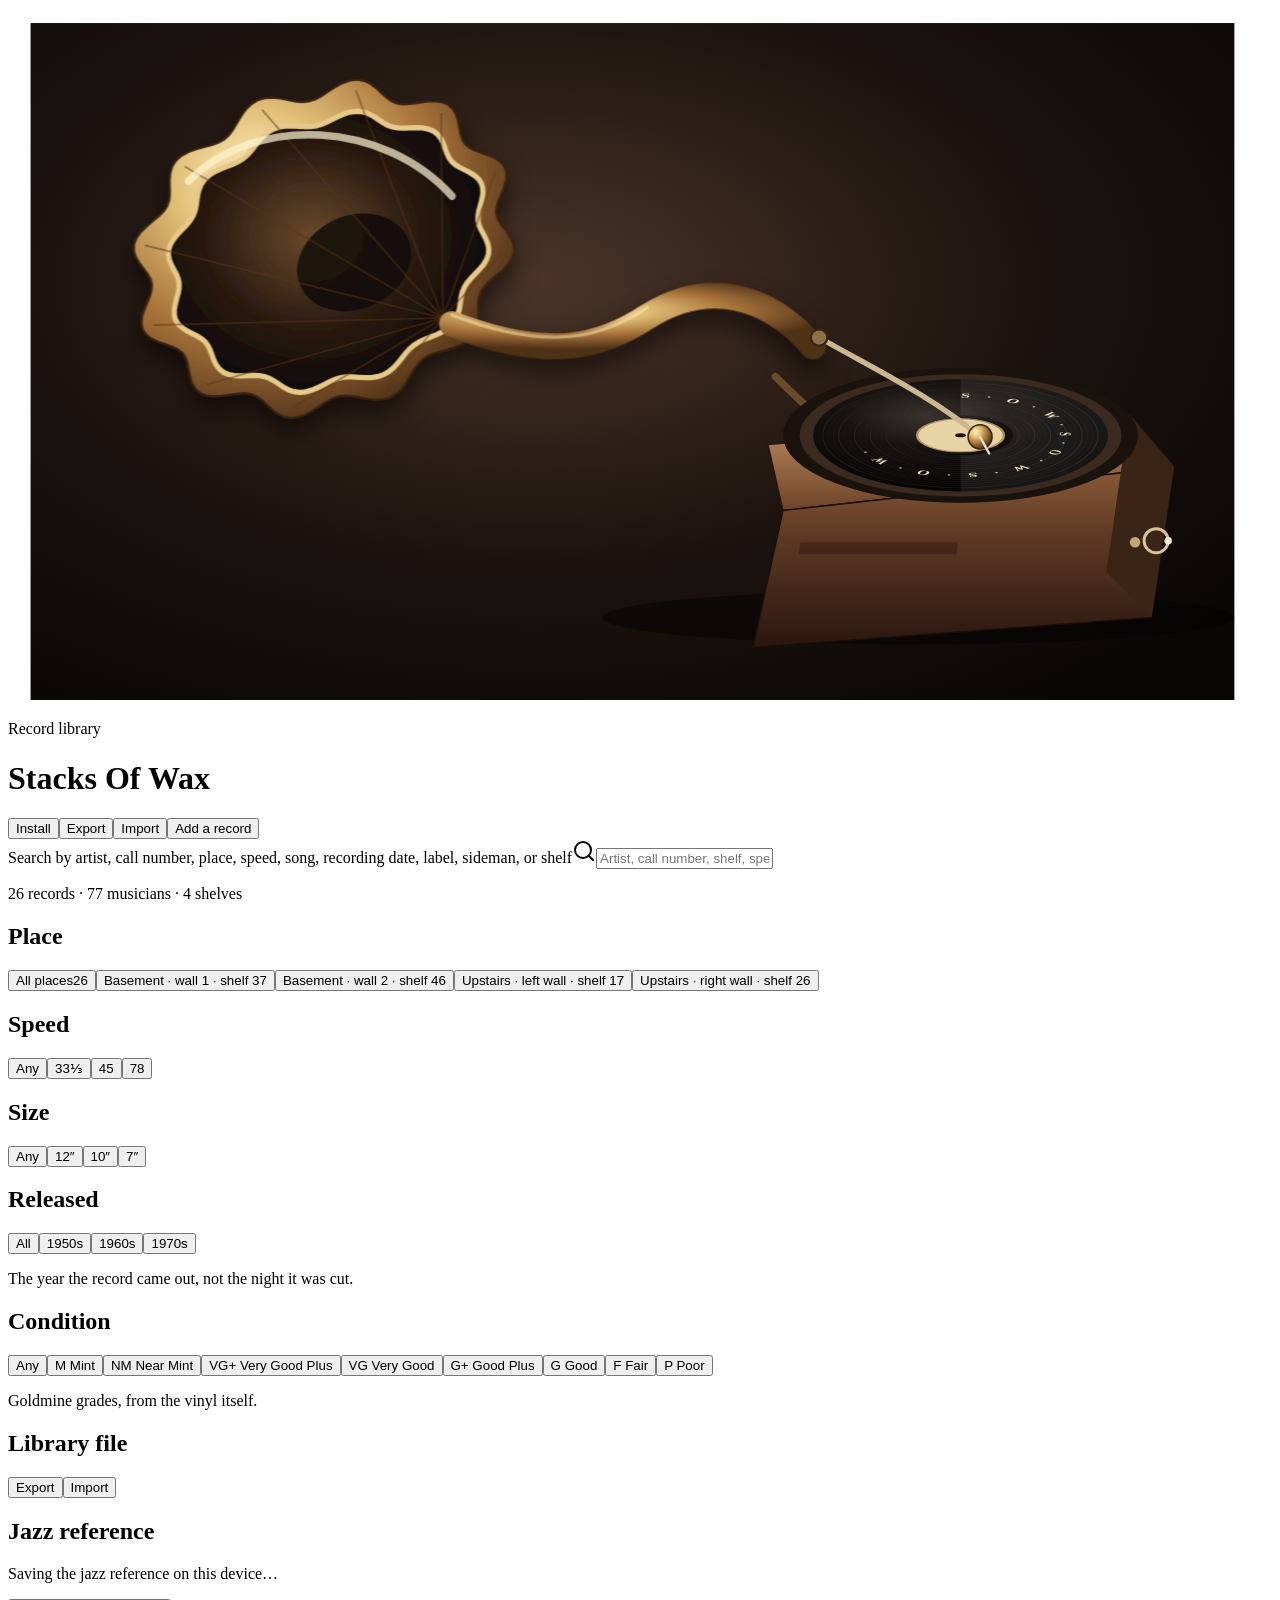
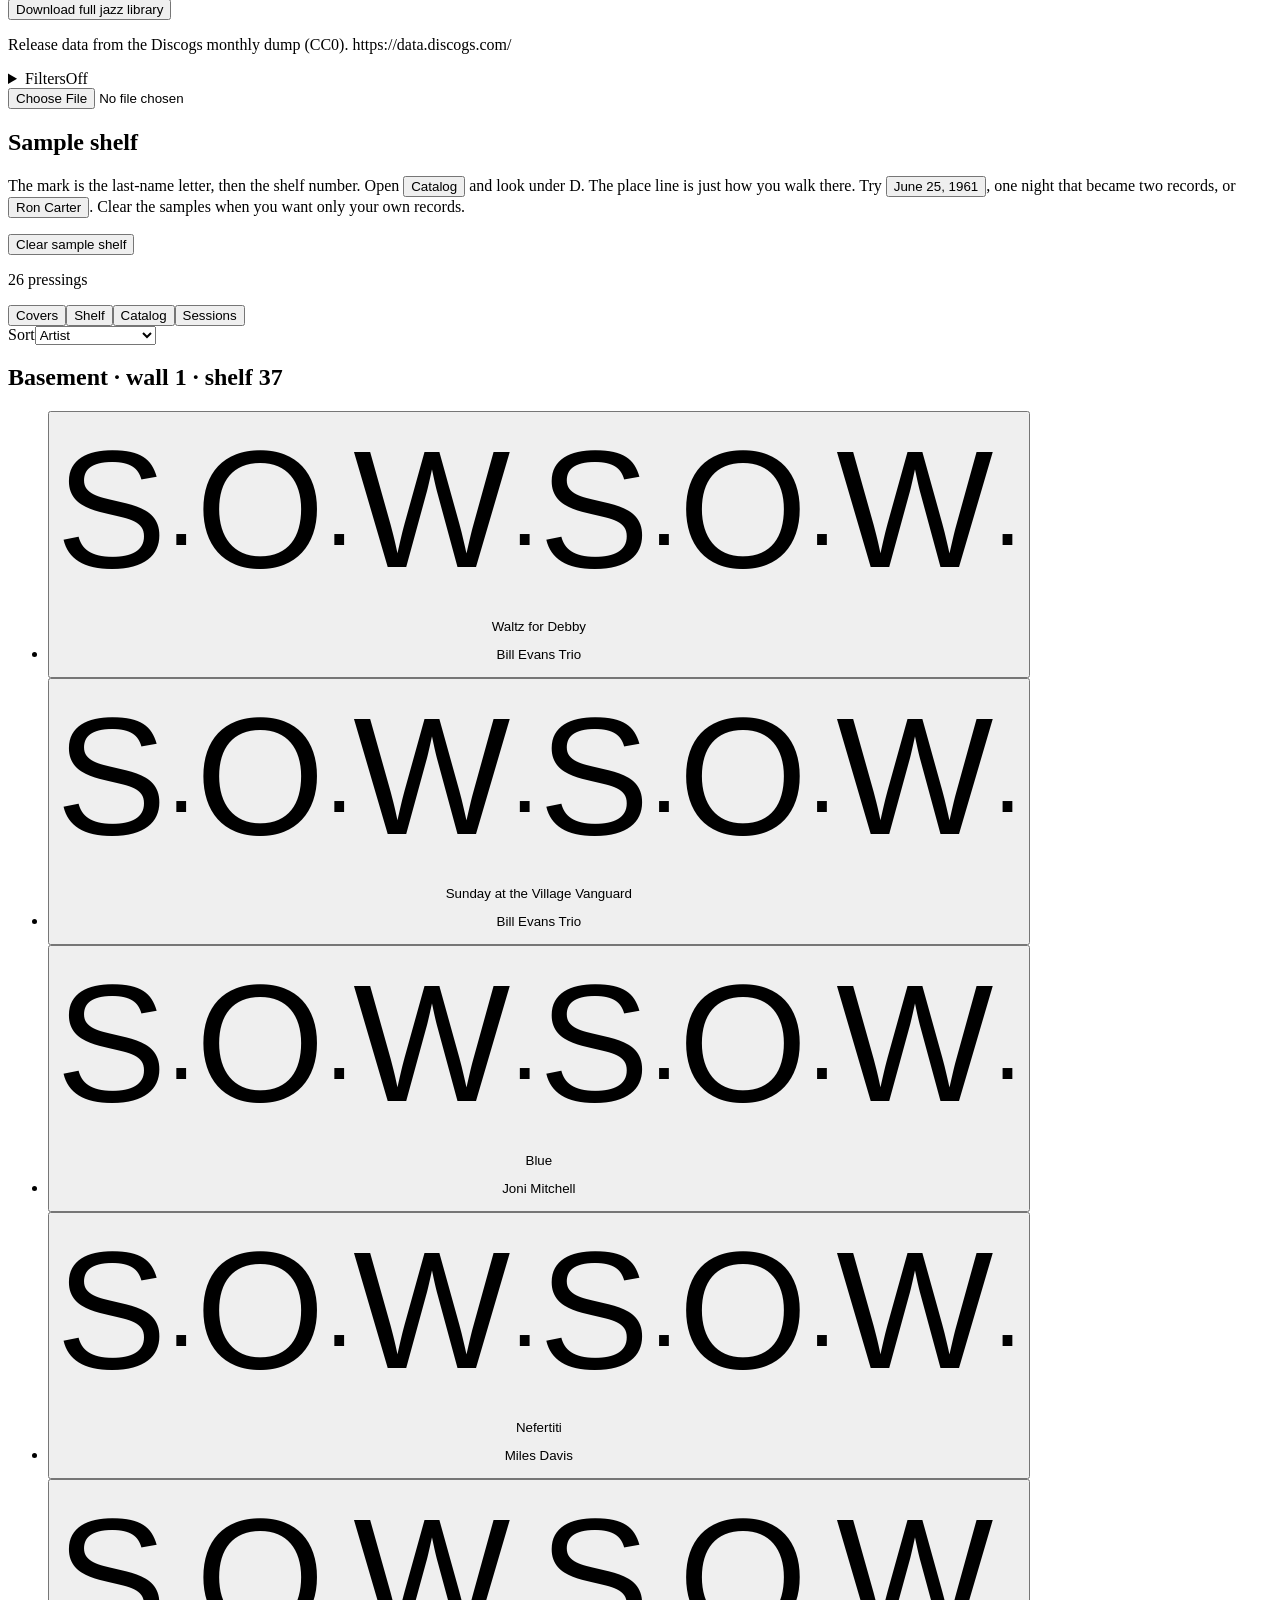
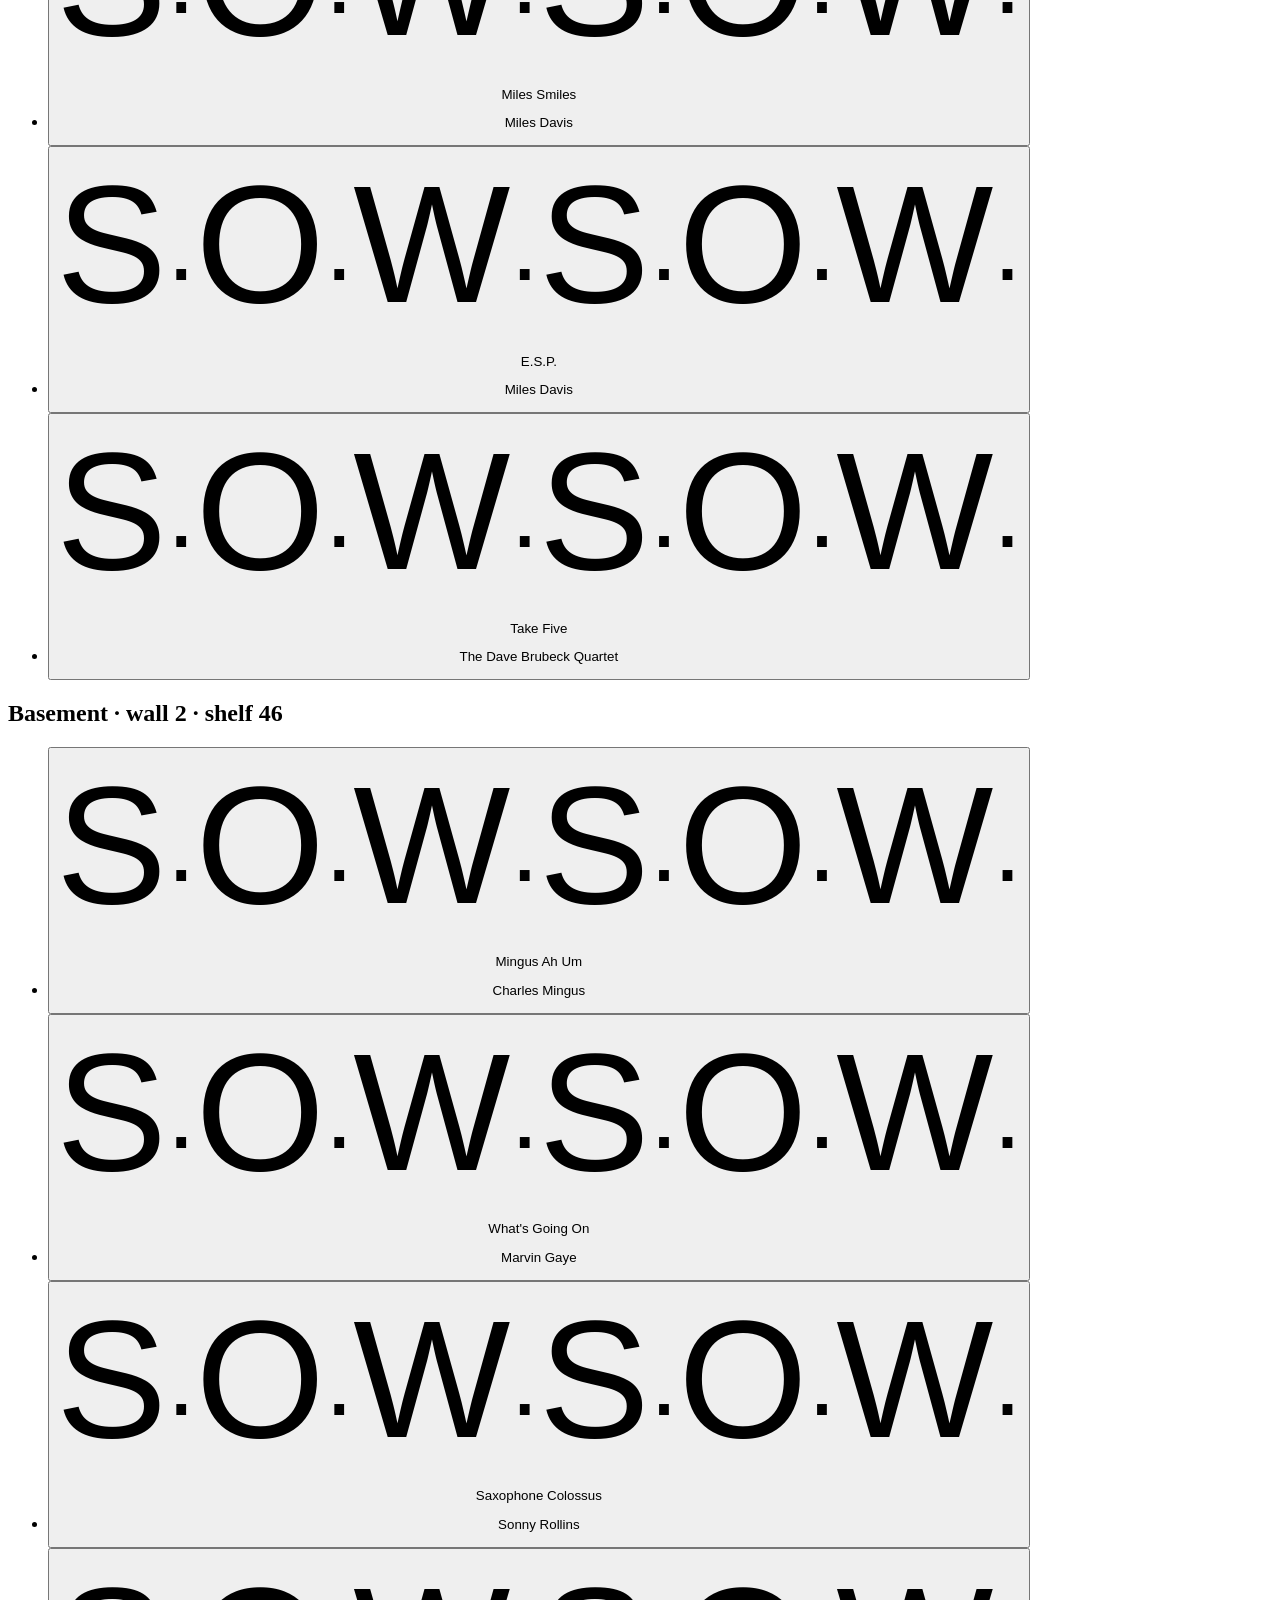
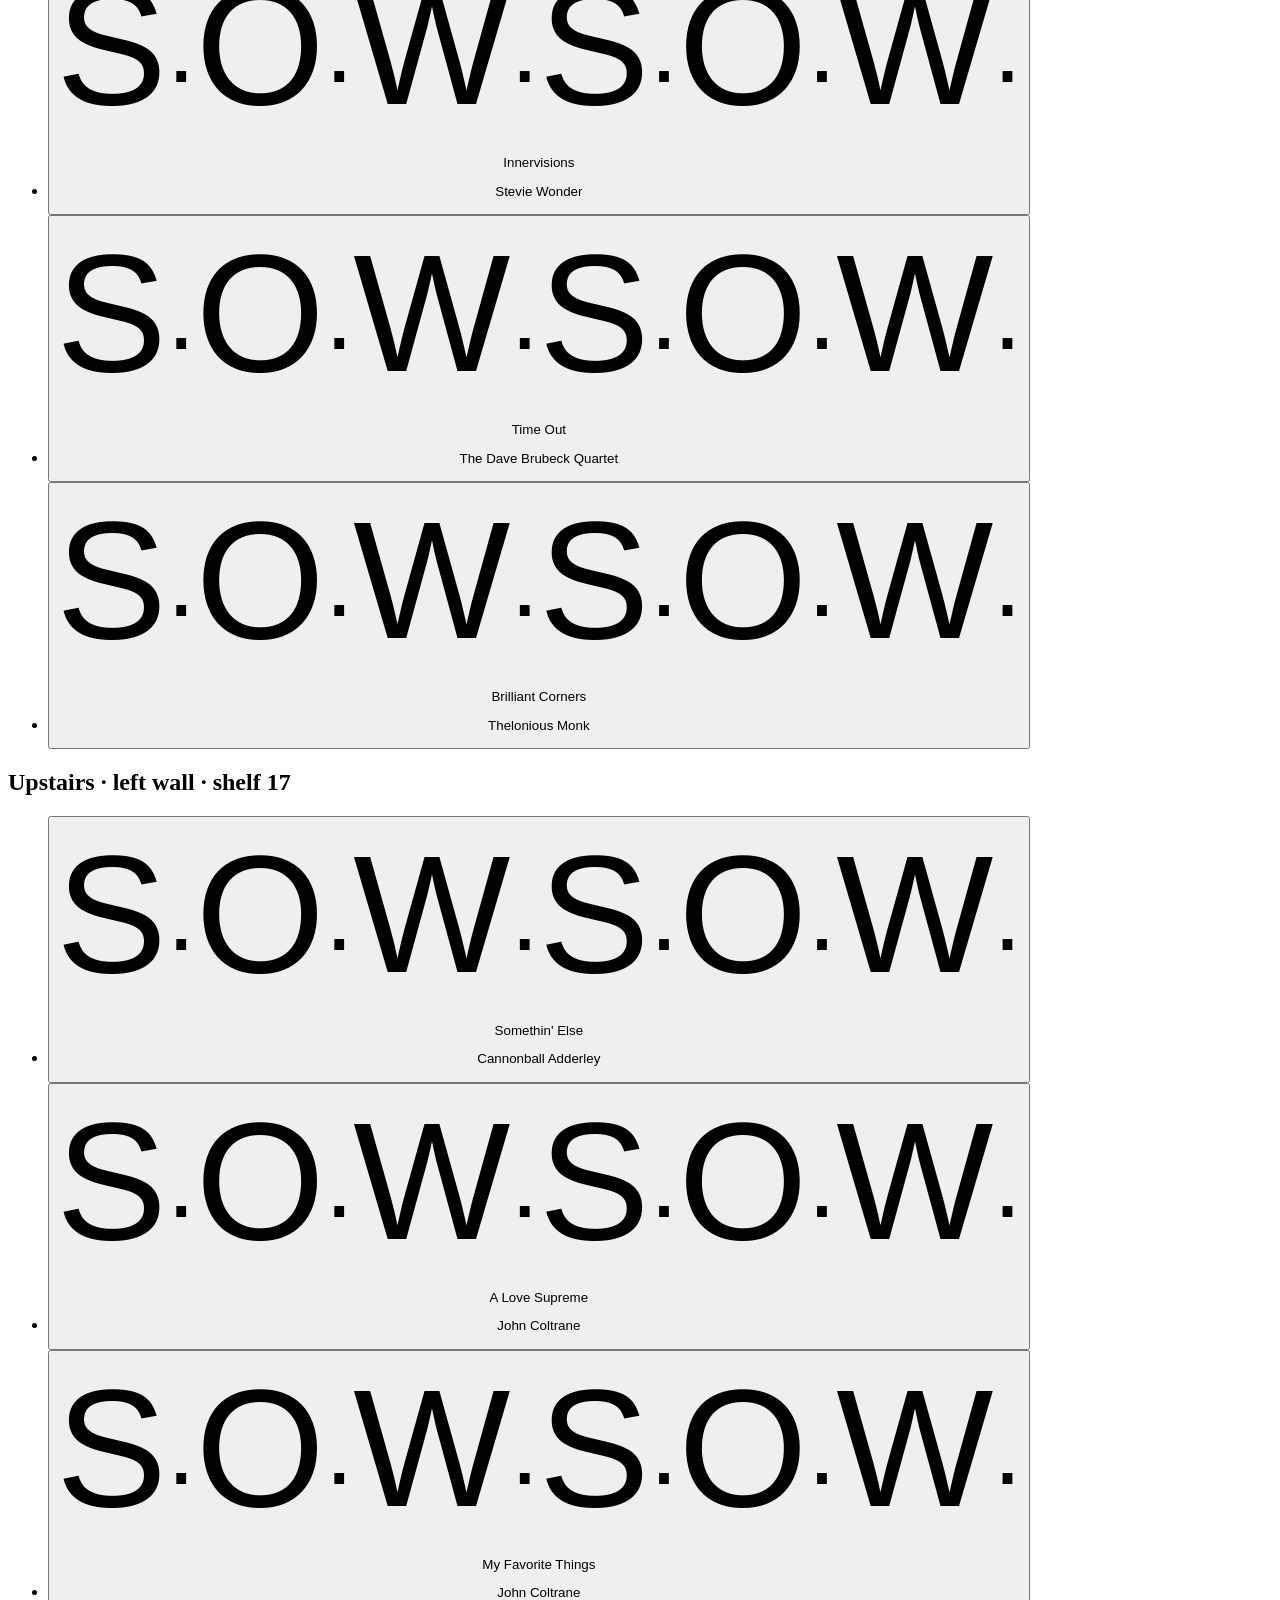
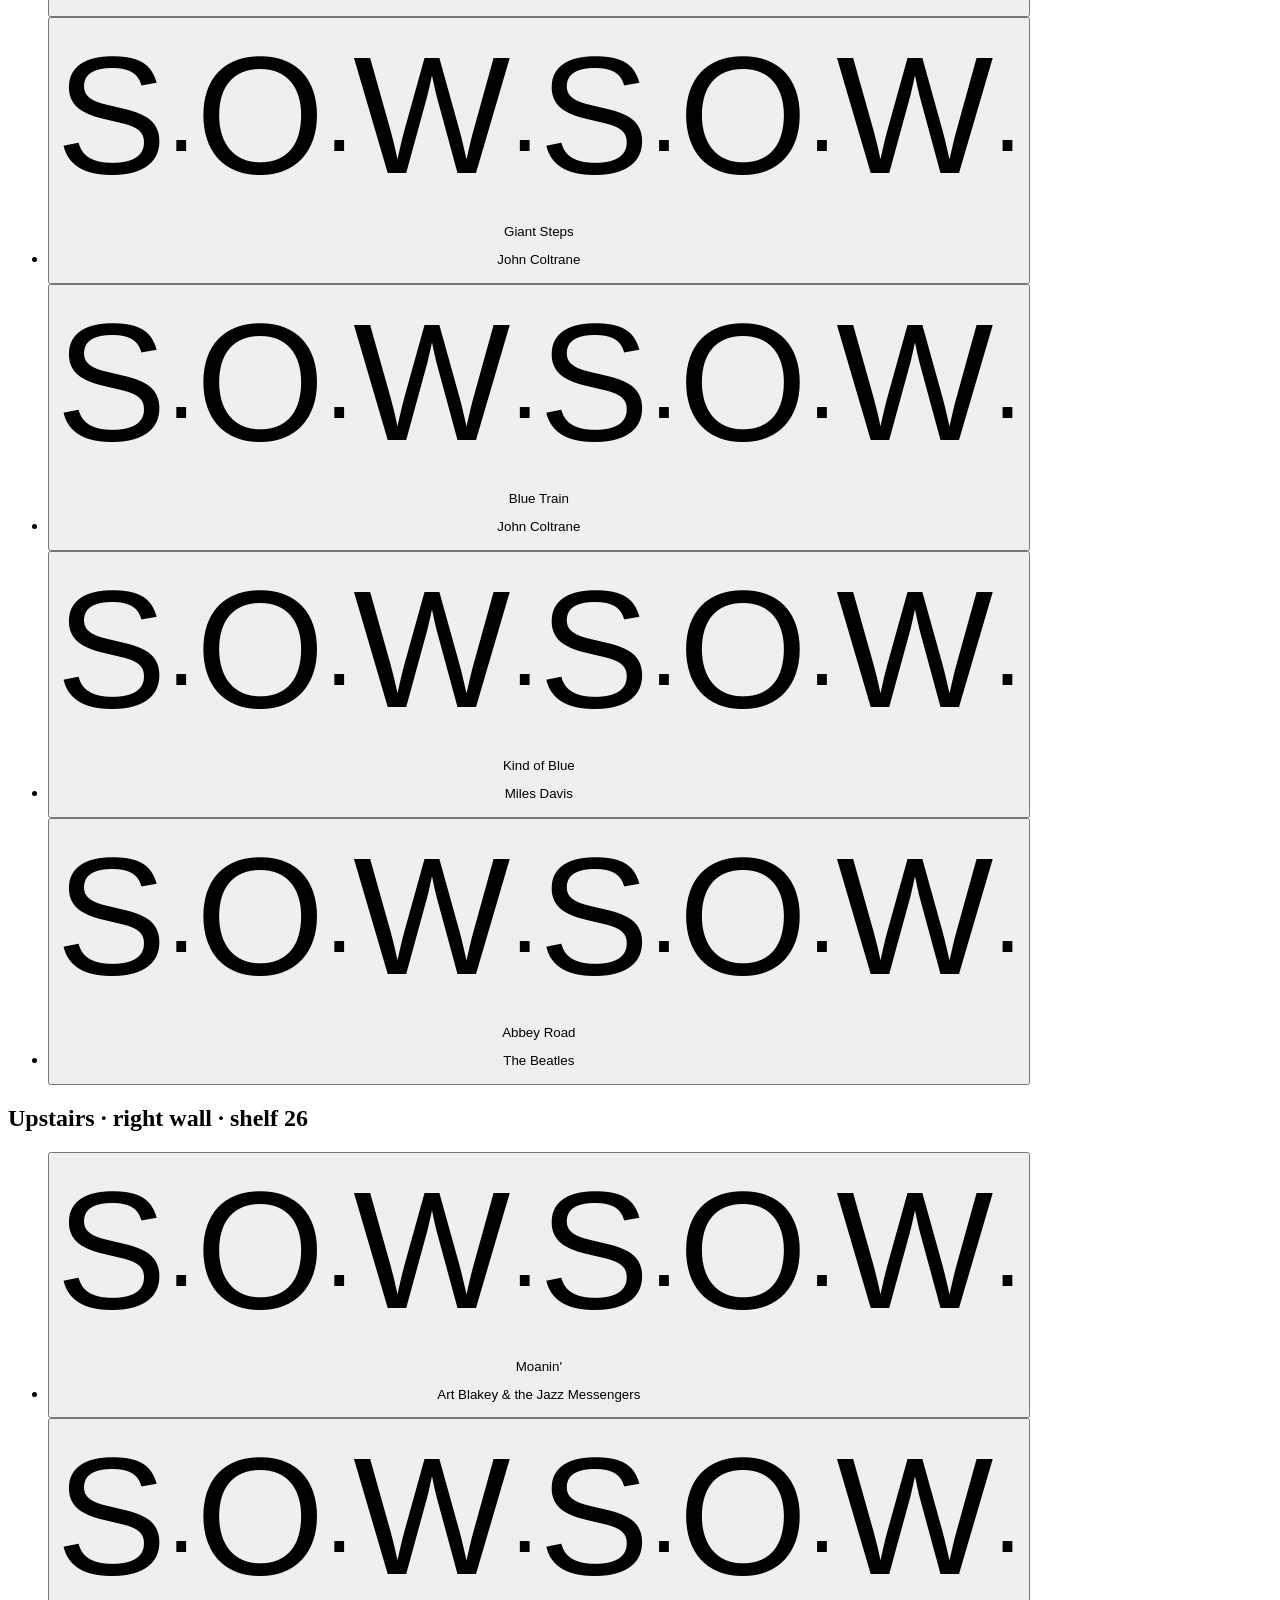
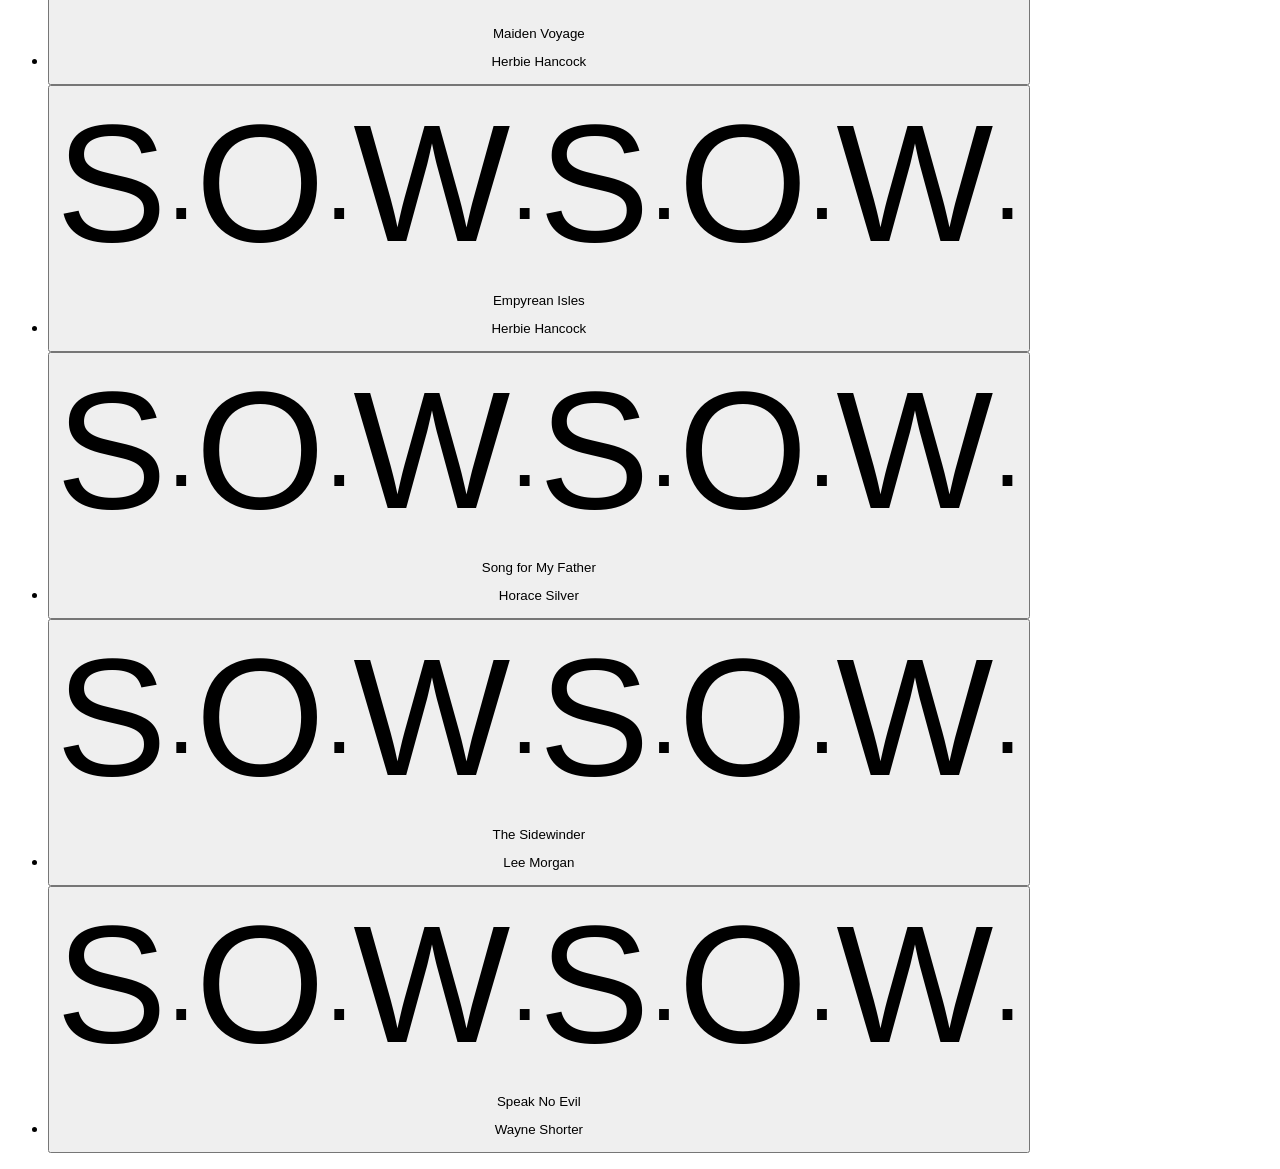
==== index.html @ 24b420f6 "Publish Stacks of Wax" ====
<!DOCTYPE html><html lang="en"><head><meta name="twitter:card" content="summary_large_image"><meta property="og:title" content="Stacks Of Wax"><meta charSet="utf-8"/><meta name="viewport" content="width=device-width, initial-scale=1, viewport-fit=cover"/><link rel="stylesheet" href="/stacksofwax-app/assets/styles-DXjKpctH.css" data-precedence="default"/><title>Stacks Of Wax</title><meta name="description" content="A private record library. Recording date and release date stay separate, and every sideman stays attached to the session."/><meta name="theme-color" content="#1a1510"/><meta name="mobile-web-app-capable" content="yes"/><meta name="apple-mobile-web-app-capable" content="yes"/><meta name="apple-mobile-web-app-title" content="Stacks Of Wax"/><meta name="apple-mobile-web-app-status-bar-style" content="default"/><link rel="modulepreload" href="/stacksofwax-app/assets/index-CgysmkuN.js"/><link rel="modulepreload" href="/stacksofwax-app/assets/routes-CUV7Xs-M.js"/><link rel="modulepreload" href="/stacksofwax-app/assets/stacks-app-DwuzFJyW.js"/><link rel="icon" type="image/svg+xml" href="/stacksofwax-app/favicon.svg"/><link rel="manifest" href="/stacksofwax-app/manifest.webmanifest"/><link rel="apple-touch-icon" href="/stacksofwax-app/icons/apple-touch-icon.png" sizes="180x180"/><link rel="manifest" href="/stacksofwax-app/__grok/manifest.webmanifest"><link rel="apple-touch-icon" href="/stacksofwax-app/__grok/icon-180.png"><script src="https://grok.com/grok-app-builder/extensions.js" defer></script></head><body><!--$--><div class="relative min-h-dvh text-[#f6efe2]"><div aria-hidden="true" class="pointer-events-none fixed inset-0 z-0 bg-[#140f0c]"><svg viewBox="-30 -20 1680 920" preserveAspectRatio="xMidYMid meet" class="absolute inset-x-0 bottom-0 h-auto w-full max-h-[72dvh] md:max-h-[80dvh] lg:inset-0 lg:h-full lg:max-h-full"><defs><radialGradient id="room" cx="42%" cy="38%" r="75%"><stop offset="0%" stop-color="#4a3428"></stop><stop offset="55%" stop-color="#1c130f"></stop><stop offset="100%" stop-color="#090706"></stop></radialGradient><radialGradient id="brass-face" cx="32%" cy="30%" r="75%"><stop offset="0%" stop-color="#fff1c4"></stop><stop offset="28%" stop-color="#e4c27a"></stop><stop offset="62%" stop-color="#a8743a"></stop><stop offset="100%" stop-color="#4e3018"></stop></radialGradient><radialGradient id="horn-well" cx="45%" cy="45%" r="60%"><stop offset="0%" stop-color="#6a4a2c"></stop><stop offset="55%" stop-color="#2a1a10"></stop><stop offset="100%" stop-color="#070504"></stop></radialGradient><linearGradient id="wood-face" x1="0" y1="0" x2="0" y2="1"><stop offset="0%" stop-color="#8a5a38"></stop><stop offset="40%" stop-color="#5c3824"></stop><stop offset="100%" stop-color="#2a160e"></stop></linearGradient><linearGradient id="wood-top" x1="0" y1="0" x2="0" y2="1"><stop offset="0%" stop-color="#c49262"></stop><stop offset="100%" stop-color="#6d4328"></stop></linearGradient><radialGradient id="shellac" cx="38%" cy="32%" r="68%"><stop offset="0%" stop-color="#3c3530"></stop><stop offset="40%" stop-color="#161311"></stop><stop offset="100%" stop-color="#050403"></stop></radialGradient><filter id="soft-shadow" x="-20%" y="-20%" width="140%" height="140%"><feDropShadow dx="0" dy="18" stdDeviation="16" flood-color="#000" flood-opacity="0.55"></feDropShadow></filter></defs><rect width="1600" height="900" fill="url(#room)"></rect><ellipse cx="1180" cy="790" rx="420" ry="36" fill="#000" opacity="0.45"></ellipse><g filter="url(#soft-shadow)"><path d="M630.8,192.5L632.7,200.4L631.9,209.3L629.1,218.7L625.3,228.0L621.6,236.9L619.2,245.1L618.8,252.7L620.7,259.9L624.7,266.8L630.1,273.8L635.6,281.2L640.2,289.0L642.8,297.2L642.7,305.6L639.5,313.9L633.8,321.9L626.2,329.5L617.8,336.6L609.7,343.3L603.1,350.0L598.4,357.0L595.8,364.5L595.0,372.8L595.1,381.8L595.3,391.2L594.4,400.6L591.8,409.4L586.8,417.2L579.5,423.7L570.3,428.7L560.0,432.4L549.2,435.3L539.0,438.1L529.9,441.4L522.1,445.9L515.7,451.9L510.3,459.3L505.3,467.8L500.0,476.7L493.9,485.2L486.6,492.3L478.2,497.5L468.7,500.3L458.6,500.9L448.2,499.8L438.0,497.8L428.3,495.9L419.2,495.0L410.5,495.8L402.0,498.6L393.4,503.1L384.5,508.9L375.2,514.9L365.5,520.2L355.6,523.7L346.0,524.8L336.8,523.3L328.4,519.4L320.9,513.7L314.0,507.3L307.4,501.2L300.7,496.3L293.3,493.2L285.0,492.0L275.6,492.5L265.2,494.0L254.3,495.5L243.6,496.2L233.8,495.1L225.5,491.9L219.2,486.4L214.8,479.0L212.1,470.3L210.3,461.3L208.6,452.6L206.1,445.0L202.1,438.8L196.2,434.0L188.4,430.3L179.3,427.1L169.9,423.8L161.0,419.6L153.9,414.3L149.2,407.5L147.3,399.6L148.1,390.7L150.9,381.3L154.7,372.0L158.4,363.1L160.8,354.9L161.2,347.3L159.3,340.1L155.3,333.2L149.9,326.2L144.4,318.8L139.8,311.0L137.2,302.8L137.3,294.4L140.5,286.1L146.2,278.1L153.8,270.5L162.2,263.4L170.3,256.7L176.9,250.0L181.6,243.0L184.2,235.5L185.0,227.2L184.9,218.2L184.7,208.8L185.6,199.4L188.2,190.6L193.2,182.8L200.5,176.3L209.7,171.3L220.0,167.6L230.8,164.7L241.0,161.9L250.1,158.6L257.9,154.1L264.3,148.1L269.7,140.7L274.7,132.2L280.0,123.3L286.1,114.8L293.4,107.7L301.8,102.5L311.3,99.7L321.4,99.1L331.8,100.2L342.0,102.2L351.7,104.1L360.8,105.0L369.5,104.2L378.0,101.4L386.6,96.9L395.5,91.1L404.8,85.1L414.5,79.8L424.4,76.3L434.0,75.2L443.2,76.7L451.6,80.6L459.1,86.3L466.0,92.7L472.6,98.8L479.3,103.7L486.7,106.8L495.0,108.0L504.4,107.5L514.8,106.0L525.7,104.5L536.4,103.8L546.2,104.9L554.5,108.1L560.8,113.6L565.2,121.0L567.9,129.7L569.7,138.7L571.4,147.4L573.9,155.0L577.9,161.2L583.8,166.0L591.6,169.7L600.7,172.9L610.1,176.2L619.0,180.4L626.1,185.7L630.8,192.5Z" fill="url(#brass-face)" stroke="#3a2412" stroke-width="3"></path><path d="M599.2,213.2L601.0,219.7L601.1,226.8L599.8,234.3L597.9,241.7L595.9,248.9L594.7,255.7L594.6,262.1L595.9,268.2L598.4,274.3L601.7,280.4L605.0,286.7L607.6,293.3L608.9,300.1L608.5,307.1L606.1,314.0L602.0,320.8L596.6,327.3L590.8,333.4L585.0,339.4L580.1,345.3L576.3,351.4L573.7,357.8L572.1,364.6L571.1,371.8L570.0,379.2L568.2,386.6L565.2,393.7L560.8,400.1L554.8,405.6L547.7,410.2L539.7,414.0L531.5,417.3L523.5,420.4L516.1,423.9L509.6,428.0L503.8,432.9L498.6,438.6L493.6,445.0L488.4,451.6L482.6,457.8L476.2,463.2L468.9,467.3L461.0,470.0L452.7,471.2L444.2,471.3L435.9,470.8L427.8,470.3L420.0,470.3L412.5,471.3L405.1,473.5L397.6,476.6L390.0,480.5L382.0,484.4L373.9,487.8L365.6,490.1L357.6,490.8L349.8,489.9L342.6,487.4L335.9,483.8L329.6,479.6L323.6,475.6L317.4,472.2L311.0,469.8L303.9,468.6L296.2,468.4L287.9,468.7L279.4,468.9L271.0,468.6L263.2,467.1L256.5,464.3L251.0,460.0L246.7,454.4L243.6,448.1L241.1,441.4L238.8,434.9L235.9,429.0L232.2,423.9L227.4,419.7L221.5,416.1L214.9,412.7L208.0,409.2L201.7,405.2L196.4,400.4L192.8,394.8L191.0,388.3L190.9,381.2L192.2,373.7L194.1,366.3L196.1,359.1L197.3,352.3L197.4,345.9L196.1,339.8L193.6,333.7L190.3,327.6L187.0,321.3L184.4,314.7L183.1,307.9L183.5,300.9L185.9,294.0L190.0,287.2L195.4,280.7L201.2,274.6L207.0,268.6L211.9,262.7L215.7,256.6L218.3,250.2L219.9,243.4L220.9,236.2L222.0,228.8L223.8,221.4L226.8,214.3L231.2,207.9L237.2,202.4L244.3,197.8L252.3,194.0L260.5,190.7L268.5,187.6L275.9,184.1L282.4,180.0L288.2,175.1L293.4,169.4L298.4,163.0L303.6,156.4L309.4,150.2L315.8,144.8L323.1,140.7L331.0,138.0L339.3,136.8L347.8,136.7L356.1,137.2L364.2,137.7L372.0,137.7L379.5,136.7L386.9,134.5L394.4,131.4L402.0,127.5L410.0,123.6L418.1,120.2L426.4,117.9L434.4,117.2L442.2,118.1L449.4,120.6L456.1,124.2L462.4,128.4L468.4,132.4L474.6,135.8L481.0,138.2L488.1,139.4L495.8,139.6L504.1,139.3L512.6,139.1L521.0,139.4L528.8,140.9L535.5,143.7L541.0,148.0L545.3,153.6L548.4,159.9L550.9,166.6L553.2,173.1L556.1,179.0L559.8,184.1L564.6,188.3L570.5,191.9L577.1,195.3L584.0,198.8L590.3,202.8L595.6,207.6L599.2,213.2Z" fill="url(#horn-well)" stroke="#e7c98a" stroke-width="7"></path><ellipse cx="430" cy="318" rx="78" ry="62" transform="rotate(-24 430 318)" fill="#120c08" opacity="0.85"></ellipse><path d="M548,392 L617.3,198.5" fill="none" stroke="#5a3818" stroke-width="2.2" opacity="0.55"></path><path d="M548,392 L628.2,304.6" fill="none" stroke="#5a3818" stroke-width="2.2" opacity="0.55"></path><path d="M548,392 L575.2,409.4" fill="none" stroke="#5a3818" stroke-width="2.2" opacity="0.55"></path><path d="M548,392 L472.6,485.0" fill="none" stroke="#5a3818" stroke-width="2.2" opacity="0.55"></path><path d="M548,392 L347.9,510.9" fill="none" stroke="#5a3818" stroke-width="2.2" opacity="0.55"></path><path d="M548,392 L234.4,480.4" fill="none" stroke="#5a3818" stroke-width="2.2" opacity="0.55"></path><path d="M548,392 L162.7,401.5" fill="none" stroke="#5a3818" stroke-width="2.2" opacity="0.55"></path><path d="M548,392 L151.8,295.4" fill="none" stroke="#5a3818" stroke-width="2.2" opacity="0.55"></path><path d="M548,392 L204.8,190.6" fill="none" stroke="#5a3818" stroke-width="2.2" opacity="0.55"></path><path d="M548,392 L307.4,115.0" fill="none" stroke="#5a3818" stroke-width="2.2" opacity="0.55"></path><path d="M548,392 L432.1,89.1" fill="none" stroke="#5a3818" stroke-width="2.2" opacity="0.55"></path><path d="M548,392 L545.6,119.6" fill="none" stroke="#5a3818" stroke-width="2.2" opacity="0.55"></path><path class="horn-sheen" d="M210,210 C300,120 470,130 560,230" fill="none" stroke="#fff6d2" stroke-width="10" stroke-linecap="round" opacity="0.7"></path><path d="M560,400 C690,450 760,430 820,390 C900,340 980,360 1040,430" fill="none" stroke="url(#brass-face)" stroke-width="34" stroke-linecap="round"></path><path d="M560,388 C690,438 760,418 820,378" fill="none" stroke="#fff1c4" stroke-width="4" stroke-linecap="round" opacity="0.45"></path></g><path d="M990,470 C1040,520 1088,560 1124,590" fill="none" stroke="#6b4a2a" stroke-width="10" stroke-linecap="round"></path><g><path d="M980,560 L1460,520 L1520,590 L1000,648 Z" fill="url(#wood-top)" stroke="#2a160e" stroke-width="2"></path><path d="M1000,648 L1520,590 L1490,790 L960,830 Z" fill="url(#wood-face)" stroke="#1a0e08" stroke-width="2"></path><path d="M1460,520 L1520,590 L1490,790 L1430,730 Z" fill="#3a2416"></path><rect x="1120" y="690" width="210" height="16" rx="2" fill="#1a100c" opacity="0.35" transform="skewX(-8)"></rect><circle cx="1468" cy="690" r="7" fill="#c4a574"></circle></g><g transform="translate(1496, 688)"><g class="crank-spin"><circle r="16" fill="none" stroke="#d7c29a" stroke-width="4"></circle><circle cx="16" cy="0" r="5" fill="#efe6d4"></circle></g></g><g transform="translate(1236, 548) scale(1, 0.38)"><circle r="236" fill="#1a120c"></circle><circle r="214" fill="#3a2a20"></circle><g class="vinyl-spin"><circle r="196" fill="url(#shellac)"></circle><circle r="78" fill="none" stroke="#2a2420" stroke-width="1.4" opacity="0.85"></circle><circle r="85" fill="none" stroke="#2a2420" stroke-width="0.6" opacity="0.85"></circle><circle r="92" fill="none" stroke="#2a2420" stroke-width="0.6" opacity="0.85"></circle><circle r="99" fill="none" stroke="#2a2420" stroke-width="1.4" opacity="0.85"></circle><circle r="106" fill="none" stroke="#2a2420" stroke-width="0.6" opacity="0.85"></circle><circle r="113" fill="none" stroke="#2a2420" stroke-width="0.6" opacity="0.85"></circle><circle r="120" fill="none" stroke="#2a2420" stroke-width="1.4" opacity="0.85"></circle><circle r="127" fill="none" stroke="#2a2420" stroke-width="0.6" opacity="0.85"></circle><circle r="134" fill="none" stroke="#2a2420" stroke-width="0.6" opacity="0.85"></circle><circle r="141" fill="none" stroke="#2a2420" stroke-width="1.4" opacity="0.85"></circle><circle r="148" fill="none" stroke="#2a2420" stroke-width="0.6" opacity="0.85"></circle><circle r="155" fill="none" stroke="#2a2420" stroke-width="0.6" opacity="0.85"></circle><circle r="162" fill="none" stroke="#2a2420" stroke-width="1.4" opacity="0.85"></circle><circle r="169" fill="none" stroke="#2a2420" stroke-width="0.6" opacity="0.85"></circle><circle r="176" fill="none" stroke="#2a2420" stroke-width="0.6" opacity="0.85"></circle><circle r="183" fill="none" stroke="#2a2420" stroke-width="1.4" opacity="0.85"></circle><path d="M0,-196 A196,196 0 0 1 0,196 L0,70 A70,70 0 0 0 0,-70 Z" fill="#fff" opacity="0.07"></path><circle r="58" fill="#e7d3a4" stroke="#8a6840" stroke-width="3"></circle><circle r="58" fill="none" stroke="#fff6d8" stroke-width="2" opacity="0.35"></circle><path id="sow-ring" d="M0,-132 A132,132 0 1,1 -0.01,-132" fill="none"></path><text fill="#f6e7c2" font-family="Fraunces, Palatino, serif" font-size="22" font-weight="600" letter-spacing="8"><textPath href="#sow-ring">S · O · W · S · O · W · S · O · W ·</textPath></text><circle r="7" fill="#1a120c"></circle></g></g><g transform="translate(1048, 418)"><g class="arm-track"><path d="M0,0 C70,40 150,78 214,132" fill="none" stroke="#cbb892" stroke-width="7" stroke-linecap="round"></path><circle cx="0" cy="0" r="11" fill="#8d7044" stroke="#3a2414" stroke-width="3"></circle><circle cx="214" cy="132" r="16" fill="url(#brass-face)" stroke="#3a2414" stroke-width="2"></circle><path d="M214,132 L226,154" stroke="#e8e0d0" stroke-width="3" stroke-linecap="round"></path></g></g></svg><div class="absolute inset-0 bg-gradient-to-b from-black/35 via-transparent to-black/40"></div></div><div class="relative z-10"><header class="border-b border-white/15 pt-[env(safe-area-inset-top)]"><div class="mx-auto flex max-w-6xl flex-col gap-5 px-4 py-5 sm:px-6 md:py-6 xl:max-w-7xl"><div class="flex flex-wrap items-end justify-between gap-4"><div class="min-w-0"><p class="text-sm font-medium text-white/70">Record library</p><h1 class="font-display text-3xl font-medium tracking-tight text-[#f6efe2] md:text-4xl lg:text-5xl">Stacks Of Wax</h1></div><div class="flex w-full flex-wrap gap-2 sm:w-auto [&amp;_button]:flex-1 sm:[&amp;_button]:flex-none"><button type="button" class="h-11 rounded-md border border-line bg-sheet px-3 text-sm font-medium text-ink">Install</button><button type="button" class="h-11 rounded-md border border-line bg-sheet px-3 text-sm font-medium text-ink">Export</button><button type="button" class="h-11 rounded-md border border-line bg-sheet px-3 text-sm font-medium text-ink">Import</button><button type="button" class="h-11 rounded-md bg-pine px-4 text-sm font-medium text-paper">Add a record</button></div></div><div class="relative"><label for="library-search" class="sr-only">Search by artist, call number, place, speed, song, recording date, label, sideman, or shelf</label><svg xmlns="http://www.w3.org/2000/svg" width="24" height="24" viewBox="0 0 24 24" fill="none" stroke="currentColor" stroke-width="2" stroke-linecap="round" stroke-linejoin="round" class="lucide lucide-search pointer-events-none absolute top-1/2 left-3 size-4 -translate-y-1/2 text-white/55" aria-hidden="true"><path d="m21 21-4.34-4.34"></path><circle cx="11" cy="11" r="8"></circle></svg><input id="library-search" placeholder="Artist, call number, shelf, speed, song, sideman" class="h-12 w-full rounded-xl border border-white/25 bg-black/40 pr-12 pl-10 text-base text-[#f6efe2] outline-none placeholder:text-white/50 focus-visible:border-[#f6efe2]" value=""/></div><p class="text-sm text-white/70"><span class="tabular-nums">26</span> records<span aria-hidden="true"> · </span><span class="tabular-nums">77</span> musicians<span aria-hidden="true"> · </span><span class="tabular-nums">4</span> shelves</p></div></header><div class="mx-auto flex w-full max-w-6xl flex-col gap-8 px-4 py-6 pb-[max(1.5rem,env(safe-area-inset-bottom))] sm:px-6 md:flex-row xl:max-w-7xl"><aside class="w-full text-ink md:sticky md:top-4 md:max-h-[calc(100dvh-2rem)] md:w-56 md:shrink-0 md:overflow-y-auto lg:w-64"><div class="hidden rounded-xl border border-line bg-sheet/92 p-4 backdrop-blur-sm md:flex md:flex-col md:gap-6"><div class="flex flex-col gap-2"><h2 class="text-sm font-medium text-mute">Place</h2><button type="button" aria-pressed="true" class="flex h-11 w-full items-center justify-between gap-3 rounded-md border px-3 text-left text-sm border-pine bg-mist font-medium"><span class="truncate">All places</span><span class="tabular-nums text-mute">26</span></button><button type="button" aria-pressed="false" class="flex h-11 w-full items-center justify-between gap-3 rounded-md border px-3 text-left text-sm border-line bg-sheet"><span class="truncate">Basement · wall 1 · shelf 3</span><span class="tabular-nums text-mute">7</span></button><button type="button" aria-pressed="false" class="flex h-11 w-full items-center justify-between gap-3 rounded-md border px-3 text-left text-sm border-line bg-sheet"><span class="truncate">Basement · wall 2 · shelf 4</span><span class="tabular-nums text-mute">6</span></button><button type="button" aria-pressed="false" class="flex h-11 w-full items-center justify-between gap-3 rounded-md border px-3 text-left text-sm border-line bg-sheet"><span class="truncate">Upstairs · left wall · shelf 1</span><span class="tabular-nums text-mute">7</span></button><button type="button" aria-pressed="false" class="flex h-11 w-full items-center justify-between gap-3 rounded-md border px-3 text-left text-sm border-line bg-sheet"><span class="truncate">Upstairs · right wall · shelf 2</span><span class="tabular-nums text-mute">6</span></button></div><div class="flex flex-col gap-2"><h2 class="text-sm font-medium text-mute">Speed</h2><div class="flex flex-wrap gap-2"><button type="button" aria-pressed="true" class="h-11 rounded-md border px-3 text-sm font-medium border-pine bg-mist text-ink">Any</button><button type="button" aria-pressed="false" class="h-11 rounded-md border px-3 text-sm font-medium border-line bg-sheet text-ink">33⅓</button><button type="button" aria-pressed="false" class="h-11 rounded-md border px-3 text-sm font-medium border-line bg-sheet text-ink">45</button><button type="button" aria-pressed="false" class="h-11 rounded-md border px-3 text-sm font-medium border-line bg-sheet text-ink">78</button></div></div><div class="flex flex-col gap-2"><h2 class="text-sm font-medium text-mute">Size</h2><div class="flex flex-wrap gap-2"><button type="button" aria-pressed="true" class="h-11 rounded-md border px-3 text-sm font-medium border-pine bg-mist text-ink">Any</button><button type="button" aria-pressed="false" class="h-11 rounded-md border px-3 text-sm font-medium border-line bg-sheet text-ink">12″</button><button type="button" aria-pressed="false" class="h-11 rounded-md border px-3 text-sm font-medium border-line bg-sheet text-ink">10″</button><button type="button" aria-pressed="false" class="h-11 rounded-md border px-3 text-sm font-medium border-line bg-sheet text-ink">7″</button></div></div><div class="flex flex-col gap-2"><h2 class="text-sm font-medium text-mute">Released</h2><div class="flex flex-wrap gap-2"><button type="button" aria-pressed="true" class="h-11 rounded-md border px-3 text-sm font-medium border-pine bg-mist text-ink">All</button><button type="button" aria-pressed="false" class="h-11 rounded-md border px-3 text-sm font-medium border-line bg-sheet text-ink">1950s</button><button type="button" aria-pressed="false" class="h-11 rounded-md border px-3 text-sm font-medium border-line bg-sheet text-ink">1960s</button><button type="button" aria-pressed="false" class="h-11 rounded-md border px-3 text-sm font-medium border-line bg-sheet text-ink">1970s</button></div><p class="text-sm text-faint">The year the record came out, not the night it was cut.</p></div><div class="flex flex-col gap-2"><h2 class="text-sm font-medium text-mute">Condition</h2><div class="flex flex-wrap gap-2"><button type="button" aria-pressed="true" class="h-11 rounded-md border px-3 text-sm font-medium border-pine bg-mist text-ink">Any</button><button type="button" aria-pressed="false" class="h-11 rounded-md border px-3 text-sm font-medium border-line bg-sheet text-ink">M<span class="sr-only"> <!-- -->Mint</span></button><button type="button" aria-pressed="false" class="h-11 rounded-md border px-3 text-sm font-medium border-line bg-sheet text-ink">NM<span class="sr-only"> <!-- -->Near Mint</span></button><button type="button" aria-pressed="false" class="h-11 rounded-md border px-3 text-sm font-medium border-line bg-sheet text-ink">VG+<span class="sr-only"> <!-- -->Very Good Plus</span></button><button type="button" aria-pressed="false" class="h-11 rounded-md border px-3 text-sm font-medium border-line bg-sheet text-ink">VG<span class="sr-only"> <!-- -->Very Good</span></button><button type="button" aria-pressed="false" class="h-11 rounded-md border px-3 text-sm font-medium border-line bg-sheet text-ink">G+<span class="sr-only"> <!-- -->Good Plus</span></button><button type="button" aria-pressed="false" class="h-11 rounded-md border px-3 text-sm font-medium border-line bg-sheet text-ink">G<span class="sr-only"> <!-- -->Good</span></button><button type="button" aria-pressed="false" class="h-11 rounded-md border px-3 text-sm font-medium border-line bg-sheet text-ink">F<span class="sr-only"> <!-- -->Fair</span></button><button type="button" aria-pressed="false" class="h-11 rounded-md border px-3 text-sm font-medium border-line bg-sheet text-ink">P<span class="sr-only"> <!-- -->Poor</span></button></div><p class="text-sm text-faint">Goldmine grades, from the vinyl itself.</p></div><div class="flex flex-col gap-2"><h2 class="text-sm font-medium text-mute">Library file</h2><div class="flex flex-col gap-2"><button type="button" class="h-11 rounded-md border border-line bg-sheet px-3 text-sm font-medium text-ink">Export</button><button type="button" class="h-11 rounded-md border border-line bg-sheet px-3 text-sm font-medium text-ink">Import</button></div></div><div class="flex flex-col gap-2"><h2 class="text-sm font-medium text-mute">Jazz reference</h2><div class="flex flex-col gap-2"><p class="text-sm text-mute">Saving the jazz reference on this device…</p><button type="button" class="min-h-11 w-full rounded-md bg-pine px-3 py-2 text-sm font-medium text-paper disabled:opacity-50">Download full jazz library</button><p class="text-sm text-faint">Release data from the Discogs monthly dump (CC0). https://data.discogs.com/</p></div></div></div><details class="md:hidden"><summary class="flex h-11 list-none items-center justify-between rounded-md border border-white/25 bg-black/40 px-3 text-sm font-medium text-[#f6efe2]">Filters<span class="text-white/70">Off</span></summary><div class="mt-4 flex flex-col gap-6 rounded-xl border border-line bg-sheet/92 p-4 text-ink backdrop-blur-sm"><div class="flex flex-col gap-2"><h2 class="text-sm font-medium text-mute">Place</h2><button type="button" aria-pressed="true" class="flex h-11 w-full items-center justify-between gap-3 rounded-md border px-3 text-left text-sm border-pine bg-mist font-medium"><span class="truncate">All places</span><span class="tabular-nums text-mute">26</span></button><button type="button" aria-pressed="false" class="flex h-11 w-full items-center justify-between gap-3 rounded-md border px-3 text-left text-sm border-line bg-sheet"><span class="truncate">Basement · wall 1 · shelf 3</span><span class="tabular-nums text-mute">7</span></button><button type="button" aria-pressed="false" class="flex h-11 w-full items-center justify-between gap-3 rounded-md border px-3 text-left text-sm border-line bg-sheet"><span class="truncate">Basement · wall 2 · shelf 4</span><span class="tabular-nums text-mute">6</span></button><button type="button" aria-pressed="false" class="flex h-11 w-full items-center justify-between gap-3 rounded-md border px-3 text-left text-sm border-line bg-sheet"><span class="truncate">Upstairs · left wall · shelf 1</span><span class="tabular-nums text-mute">7</span></button><button type="button" aria-pressed="false" class="flex h-11 w-full items-center justify-between gap-3 rounded-md border px-3 text-left text-sm border-line bg-sheet"><span class="truncate">Upstairs · right wall · shelf 2</span><span class="tabular-nums text-mute">6</span></button></div><div class="flex flex-col gap-2"><h2 class="text-sm font-medium text-mute">Speed</h2><div class="flex flex-wrap gap-2"><button type="button" aria-pressed="true" class="h-11 rounded-md border px-3 text-sm font-medium border-pine bg-mist text-ink">Any</button><button type="button" aria-pressed="false" class="h-11 rounded-md border px-3 text-sm font-medium border-line bg-sheet text-ink">33⅓</button><button type="button" aria-pressed="false" class="h-11 rounded-md border px-3 text-sm font-medium border-line bg-sheet text-ink">45</button><button type="button" aria-pressed="false" class="h-11 rounded-md border px-3 text-sm font-medium border-line bg-sheet text-ink">78</button></div></div><div class="flex flex-col gap-2"><h2 class="text-sm font-medium text-mute">Size</h2><div class="flex flex-wrap gap-2"><button type="button" aria-pressed="true" class="h-11 rounded-md border px-3 text-sm font-medium border-pine bg-mist text-ink">Any</button><button type="button" aria-pressed="false" class="h-11 rounded-md border px-3 text-sm font-medium border-line bg-sheet text-ink">12″</button><button type="button" aria-pressed="false" class="h-11 rounded-md border px-3 text-sm font-medium border-line bg-sheet text-ink">10″</button><button type="button" aria-pressed="false" class="h-11 rounded-md border px-3 text-sm font-medium border-line bg-sheet text-ink">7″</button></div></div><div class="flex flex-col gap-2"><h2 class="text-sm font-medium text-mute">Released</h2><div class="flex flex-wrap gap-2"><button type="button" aria-pressed="true" class="h-11 rounded-md border px-3 text-sm font-medium border-pine bg-mist text-ink">All</button><button type="button" aria-pressed="false" class="h-11 rounded-md border px-3 text-sm font-medium border-line bg-sheet text-ink">1950s</button><button type="button" aria-pressed="false" class="h-11 rounded-md border px-3 text-sm font-medium border-line bg-sheet text-ink">1960s</button><button type="button" aria-pressed="false" class="h-11 rounded-md border px-3 text-sm font-medium border-line bg-sheet text-ink">1970s</button></div><p class="text-sm text-faint">The year the record came out, not the night it was cut.</p></div><div class="flex flex-col gap-2"><h2 class="text-sm font-medium text-mute">Condition</h2><div class="flex flex-wrap gap-2"><button type="button" aria-pressed="true" class="h-11 rounded-md border px-3 text-sm font-medium border-pine bg-mist text-ink">Any</button><button type="button" aria-pressed="false" class="h-11 rounded-md border px-3 text-sm font-medium border-line bg-sheet text-ink">M<span class="sr-only"> <!-- -->Mint</span></button><button type="button" aria-pressed="false" class="h-11 rounded-md border px-3 text-sm font-medium border-line bg-sheet text-ink">NM<span class="sr-only"> <!-- -->Near Mint</span></button><button type="button" aria-pressed="false" class="h-11 rounded-md border px-3 text-sm font-medium border-line bg-sheet text-ink">VG+<span class="sr-only"> <!-- -->Very Good Plus</span></button><button type="button" aria-pressed="false" class="h-11 rounded-md border px-3 text-sm font-medium border-line bg-sheet text-ink">VG<span class="sr-only"> <!-- -->Very Good</span></button><button type="button" aria-pressed="false" class="h-11 rounded-md border px-3 text-sm font-medium border-line bg-sheet text-ink">G+<span class="sr-only"> <!-- -->Good Plus</span></button><button type="button" aria-pressed="false" class="h-11 rounded-md border px-3 text-sm font-medium border-line bg-sheet text-ink">G<span class="sr-only"> <!-- -->Good</span></button><button type="button" aria-pressed="false" class="h-11 rounded-md border px-3 text-sm font-medium border-line bg-sheet text-ink">F<span class="sr-only"> <!-- -->Fair</span></button><button type="button" aria-pressed="false" class="h-11 rounded-md border px-3 text-sm font-medium border-line bg-sheet text-ink">P<span class="sr-only"> <!-- -->Poor</span></button></div><p class="text-sm text-faint">Goldmine grades, from the vinyl itself.</p></div><div class="flex flex-col gap-2"><h2 class="text-sm font-medium text-mute">Library file</h2><div class="flex flex-col gap-2"><button type="button" class="h-11 rounded-md border border-line bg-sheet px-3 text-sm font-medium text-ink">Export</button><button type="button" class="h-11 rounded-md border border-line bg-sheet px-3 text-sm font-medium text-ink">Import</button></div></div><div class="flex flex-col gap-2"><h2 class="text-sm font-medium text-mute">Jazz reference</h2><div class="flex flex-col gap-2"><p class="text-sm text-mute">Saving the jazz reference on this device…</p><button type="button" class="min-h-11 w-full rounded-md bg-pine px-3 py-2 text-sm font-medium text-paper disabled:opacity-50">Download full jazz library</button><p class="text-sm text-faint">Release data from the Discogs monthly dump (CC0). https://data.discogs.com/</p></div></div></div></details><input type="file" accept="application/json,.json" class="sr-only"/></aside><main class="min-w-0 flex-1"><div class="mb-6 rounded-xl border border-line bg-sheet/92 p-4 text-ink backdrop-blur-sm sm:p-5"><h2 class="font-display text-2xl font-medium">Sample shelf</h2><p class="mt-2 max-w-xl text-sm text-mute">The mark is the last-name letter, then the shelf number. Open<!-- --> <button type="button" class="font-medium text-ink underline">Catalog</button> <!-- -->and look under D. The place line is just how you walk there. Try<!-- --> <button type="button" class="font-medium text-ink underline">June 25, 1961</button>, one night that became two records, or<!-- --> <button type="button" class="font-medium text-ink underline">Ron Carter</button>. Clear the samples when you want only your own records.</p><button type="button" class="h-11 rounded-md border border-line bg-sheet px-3 text-sm font-medium text-ink mt-4">Clear sample shelf</button></div><div class="mb-4 flex flex-col gap-3 sm:flex-row sm:items-center sm:justify-between"><p class="text-sm text-white/75"><span class="tabular-nums">26</span> pressings</p><div class="flex w-full flex-col gap-2 sm:w-auto sm:flex-row sm:items-center"><div class="flex max-w-full overflow-x-auto rounded-md border border-line bg-sheet p-1"><button type="button" aria-pressed="true" class="h-11 shrink-0 rounded-sm px-3 text-sm font-medium whitespace-nowrap bg-mist text-ink">Covers</button><button type="button" aria-pressed="false" class="h-11 shrink-0 rounded-sm px-3 text-sm font-medium whitespace-nowrap text-mute">Shelf</button><button type="button" aria-pressed="false" class="h-11 shrink-0 rounded-sm px-3 text-sm font-medium whitespace-nowrap text-mute">Catalog</button><button type="button" aria-pressed="false" class="h-11 shrink-0 rounded-sm px-3 text-sm font-medium whitespace-nowrap text-mute">Sessions</button></div><label class="sr-only" for="sort">Sort</label><select id="sort" class="h-11 w-full rounded-md border border-line bg-sheet px-3 text-base text-ink outline-none placeholder:text-faint focus-visible:border-pine w-full sm:w-auto"><option value="artist" selected="">Artist</option><option value="call">Call number</option><option value="year-new">Release, newest</option><option value="year-old">Release, oldest</option><option value="recorded">Recording date</option><option value="album">Album</option><option value="condition">Condition</option><option value="added">Recently added</option></select></div></div><div class="flex flex-col gap-8"><section><h2 class="mb-3 font-display text-2xl font-medium text-[#f6efe2]">Basement · wall 1 · shelf 3<span class="ml-3 text-base font-normal text-white/60 tabular-nums">7</span></h2><ul class="grid grid-cols-[repeat(auto-fill,minmax(5.25rem,1fr))] gap-x-2.5 gap-y-3 sm:grid-cols-[repeat(auto-fill,minmax(5.5rem,1fr))] sm:gap-x-3 md:gap-y-4 lg:grid-cols-[repeat(auto-fill,minmax(6rem,1fr))]"><li class="min-w-0"><button type="button" class="w-full min-w-0 text-left focus-visible:outline-2 focus-visible:outline-offset-2 focus-visible:outline-[#f6efe2]"><div class="relative aspect-square" style="perspective:700px"><div class="flex h-full items-center justify-center rounded-sm bg-black/30"><div class="relative shrink-0 overflow-hidden rounded-full border-2 border-[#e7d3a4]/40 bg-[#1a1510] shadow-inner [container-type:size] h-[82%] w-[82%]" aria-hidden="true"><div class="vinyl-spin absolute inset-0"><div class="absolute inset-[6%] rounded-full border border-[#e7d3a4]/25"></div><div class="absolute inset-[14%] rounded-full border border-white/10"></div><div class="absolute inset-[22%] rounded-full border border-[#e7d3a4]/20"></div><span class="absolute top-1/2 left-1/2 font-display leading-none font-semibold text-[#f6e7c2]" style="font-size:13cqw;transform:translate(-50%, -50%) rotate(0deg) translateY(-34cqw)">S</span><span class="absolute top-1/2 left-1/2 font-display leading-none font-semibold text-[#f6e7c2]" style="font-size:8cqw;transform:translate(-50%, -50%) rotate(30deg) translateY(-34cqw)">·</span><span class="absolute top-1/2 left-1/2 font-display leading-none font-semibold text-[#f6e7c2]" style="font-size:13cqw;transform:translate(-50%, -50%) rotate(60deg) translateY(-34cqw)">O</span><span class="absolute top-1/2 left-1/2 font-display leading-none font-semibold text-[#f6e7c2]" style="font-size:8cqw;transform:translate(-50%, -50%) rotate(90deg) translateY(-34cqw)">·</span><span class="absolute top-1/2 left-1/2 font-display leading-none font-semibold text-[#f6e7c2]" style="font-size:13cqw;transform:translate(-50%, -50%) rotate(120deg) translateY(-34cqw)">W</span><span class="absolute top-1/2 left-1/2 font-display leading-none font-semibold text-[#f6e7c2]" style="font-size:8cqw;transform:translate(-50%, -50%) rotate(150deg) translateY(-34cqw)">·</span><span class="absolute top-1/2 left-1/2 font-display leading-none font-semibold text-[#f6e7c2]" style="font-size:13cqw;transform:translate(-50%, -50%) rotate(180deg) translateY(-34cqw)">S</span><span class="absolute top-1/2 left-1/2 font-display leading-none font-semibold text-[#f6e7c2]" style="font-size:8cqw;transform:translate(-50%, -50%) rotate(210deg) translateY(-34cqw)">·</span><span class="absolute top-1/2 left-1/2 font-display leading-none font-semibold text-[#f6e7c2]" style="font-size:13cqw;transform:translate(-50%, -50%) rotate(240deg) translateY(-34cqw)">O</span><span class="absolute top-1/2 left-1/2 font-display leading-none font-semibold text-[#f6e7c2]" style="font-size:8cqw;transform:translate(-50%, -50%) rotate(270deg) translateY(-34cqw)">·</span><span class="absolute top-1/2 left-1/2 font-display leading-none font-semibold text-[#f6e7c2]" style="font-size:13cqw;transform:translate(-50%, -50%) rotate(300deg) translateY(-34cqw)">W</span><span class="absolute top-1/2 left-1/2 font-display leading-none font-semibold text-[#f6e7c2]" style="font-size:8cqw;transform:translate(-50%, -50%) rotate(330deg) translateY(-34cqw)">·</span><div class="absolute top-1/2 left-1/2 h-[34%] w-[34%] -translate-x-1/2 -translate-y-1/2 rounded-full border border-[#8a6840] bg-[#c4a574]"></div><div class="absolute top-1/2 left-1/2 h-[5cqw] w-[5cqw] -translate-x-1/2 -translate-y-1/2 rounded-full bg-[#1a120c]"></div></div></div></div></div><p class="mt-1.5 line-clamp-2 font-display text-sm leading-tight text-[#f6efe2] sm:text-base">Waltz for Debby</p><p class="mt-0.5 truncate text-xs text-white/70">Bill Evans Trio</p></button></li><li class="min-w-0"><button type="button" class="w-full min-w-0 text-left focus-visible:outline-2 focus-visible:outline-offset-2 focus-visible:outline-[#f6efe2]"><div class="relative aspect-square" style="perspective:700px"><div class="flex h-full items-center justify-center rounded-sm bg-black/30"><div class="relative shrink-0 overflow-hidden rounded-full border-2 border-[#e7d3a4]/40 bg-[#1a1510] shadow-inner [container-type:size] h-[82%] w-[82%]" aria-hidden="true"><div class="vinyl-spin absolute inset-0"><div class="absolute inset-[6%] rounded-full border border-[#e7d3a4]/25"></div><div class="absolute inset-[14%] rounded-full border border-white/10"></div><div class="absolute inset-[22%] rounded-full border border-[#e7d3a4]/20"></div><span class="absolute top-1/2 left-1/2 font-display leading-none font-semibold text-[#f6e7c2]" style="font-size:13cqw;transform:translate(-50%, -50%) rotate(0deg) translateY(-34cqw)">S</span><span class="absolute top-1/2 left-1/2 font-display leading-none font-semibold text-[#f6e7c2]" style="font-size:8cqw;transform:translate(-50%, -50%) rotate(30deg) translateY(-34cqw)">·</span><span class="absolute top-1/2 left-1/2 font-display leading-none font-semibold text-[#f6e7c2]" style="font-size:13cqw;transform:translate(-50%, -50%) rotate(60deg) translateY(-34cqw)">O</span><span class="absolute top-1/2 left-1/2 font-display leading-none font-semibold text-[#f6e7c2]" style="font-size:8cqw;transform:translate(-50%, -50%) rotate(90deg) translateY(-34cqw)">·</span><span class="absolute top-1/2 left-1/2 font-display leading-none font-semibold text-[#f6e7c2]" style="font-size:13cqw;transform:translate(-50%, -50%) rotate(120deg) translateY(-34cqw)">W</span><span class="absolute top-1/2 left-1/2 font-display leading-none font-semibold text-[#f6e7c2]" style="font-size:8cqw;transform:translate(-50%, -50%) rotate(150deg) translateY(-34cqw)">·</span><span class="absolute top-1/2 left-1/2 font-display leading-none font-semibold text-[#f6e7c2]" style="font-size:13cqw;transform:translate(-50%, -50%) rotate(180deg) translateY(-34cqw)">S</span><span class="absolute top-1/2 left-1/2 font-display leading-none font-semibold text-[#f6e7c2]" style="font-size:8cqw;transform:translate(-50%, -50%) rotate(210deg) translateY(-34cqw)">·</span><span class="absolute top-1/2 left-1/2 font-display leading-none font-semibold text-[#f6e7c2]" style="font-size:13cqw;transform:translate(-50%, -50%) rotate(240deg) translateY(-34cqw)">O</span><span class="absolute top-1/2 left-1/2 font-display leading-none font-semibold text-[#f6e7c2]" style="font-size:8cqw;transform:translate(-50%, -50%) rotate(270deg) translateY(-34cqw)">·</span><span class="absolute top-1/2 left-1/2 font-display leading-none font-semibold text-[#f6e7c2]" style="font-size:13cqw;transform:translate(-50%, -50%) rotate(300deg) translateY(-34cqw)">W</span><span class="absolute top-1/2 left-1/2 font-display leading-none font-semibold text-[#f6e7c2]" style="font-size:8cqw;transform:translate(-50%, -50%) rotate(330deg) translateY(-34cqw)">·</span><div class="absolute top-1/2 left-1/2 h-[34%] w-[34%] -translate-x-1/2 -translate-y-1/2 rounded-full border border-[#8a6840] bg-[#c4a574]"></div><div class="absolute top-1/2 left-1/2 h-[5cqw] w-[5cqw] -translate-x-1/2 -translate-y-1/2 rounded-full bg-[#1a120c]"></div></div></div></div></div><p class="mt-1.5 line-clamp-2 font-display text-sm leading-tight text-[#f6efe2] sm:text-base">Sunday at the Village Vanguard</p><p class="mt-0.5 truncate text-xs text-white/70">Bill Evans Trio</p></button></li><li class="min-w-0"><button type="button" class="w-full min-w-0 text-left focus-visible:outline-2 focus-visible:outline-offset-2 focus-visible:outline-[#f6efe2]"><div class="relative aspect-square" style="perspective:700px"><div class="flex h-full items-center justify-center rounded-sm bg-black/30"><div class="relative shrink-0 overflow-hidden rounded-full border-2 border-[#e7d3a4]/40 bg-[#1a1510] shadow-inner [container-type:size] h-[82%] w-[82%]" aria-hidden="true"><div class="vinyl-spin absolute inset-0"><div class="absolute inset-[6%] rounded-full border border-[#e7d3a4]/25"></div><div class="absolute inset-[14%] rounded-full border border-white/10"></div><div class="absolute inset-[22%] rounded-full border border-[#e7d3a4]/20"></div><span class="absolute top-1/2 left-1/2 font-display leading-none font-semibold text-[#f6e7c2]" style="font-size:13cqw;transform:translate(-50%, -50%) rotate(0deg) translateY(-34cqw)">S</span><span class="absolute top-1/2 left-1/2 font-display leading-none font-semibold text-[#f6e7c2]" style="font-size:8cqw;transform:translate(-50%, -50%) rotate(30deg) translateY(-34cqw)">·</span><span class="absolute top-1/2 left-1/2 font-display leading-none font-semibold text-[#f6e7c2]" style="font-size:13cqw;transform:translate(-50%, -50%) rotate(60deg) translateY(-34cqw)">O</span><span class="absolute top-1/2 left-1/2 font-display leading-none font-semibold text-[#f6e7c2]" style="font-size:8cqw;transform:translate(-50%, -50%) rotate(90deg) translateY(-34cqw)">·</span><span class="absolute top-1/2 left-1/2 font-display leading-none font-semibold text-[#f6e7c2]" style="font-size:13cqw;transform:translate(-50%, -50%) rotate(120deg) translateY(-34cqw)">W</span><span class="absolute top-1/2 left-1/2 font-display leading-none font-semibold text-[#f6e7c2]" style="font-size:8cqw;transform:translate(-50%, -50%) rotate(150deg) translateY(-34cqw)">·</span><span class="absolute top-1/2 left-1/2 font-display leading-none font-semibold text-[#f6e7c2]" style="font-size:13cqw;transform:translate(-50%, -50%) rotate(180deg) translateY(-34cqw)">S</span><span class="absolute top-1/2 left-1/2 font-display leading-none font-semibold text-[#f6e7c2]" style="font-size:8cqw;transform:translate(-50%, -50%) rotate(210deg) translateY(-34cqw)">·</span><span class="absolute top-1/2 left-1/2 font-display leading-none font-semibold text-[#f6e7c2]" style="font-size:13cqw;transform:translate(-50%, -50%) rotate(240deg) translateY(-34cqw)">O</span><span class="absolute top-1/2 left-1/2 font-display leading-none font-semibold text-[#f6e7c2]" style="font-size:8cqw;transform:translate(-50%, -50%) rotate(270deg) translateY(-34cqw)">·</span><span class="absolute top-1/2 left-1/2 font-display leading-none font-semibold text-[#f6e7c2]" style="font-size:13cqw;transform:translate(-50%, -50%) rotate(300deg) translateY(-34cqw)">W</span><span class="absolute top-1/2 left-1/2 font-display leading-none font-semibold text-[#f6e7c2]" style="font-size:8cqw;transform:translate(-50%, -50%) rotate(330deg) translateY(-34cqw)">·</span><div class="absolute top-1/2 left-1/2 h-[34%] w-[34%] -translate-x-1/2 -translate-y-1/2 rounded-full border border-[#8a6840] bg-[#c4a574]"></div><div class="absolute top-1/2 left-1/2 h-[5cqw] w-[5cqw] -translate-x-1/2 -translate-y-1/2 rounded-full bg-[#1a120c]"></div></div></div></div></div><p class="mt-1.5 line-clamp-2 font-display text-sm leading-tight text-[#f6efe2] sm:text-base">Blue</p><p class="mt-0.5 truncate text-xs text-white/70">Joni Mitchell</p></button></li><li class="min-w-0"><button type="button" class="w-full min-w-0 text-left focus-visible:outline-2 focus-visible:outline-offset-2 focus-visible:outline-[#f6efe2]"><div class="relative aspect-square" style="perspective:700px"><div class="flex h-full items-center justify-center rounded-sm bg-black/30"><div class="relative shrink-0 overflow-hidden rounded-full border-2 border-[#e7d3a4]/40 bg-[#1a1510] shadow-inner [container-type:size] h-[82%] w-[82%]" aria-hidden="true"><div class="vinyl-spin absolute inset-0"><div class="absolute inset-[6%] rounded-full border border-[#e7d3a4]/25"></div><div class="absolute inset-[14%] rounded-full border border-white/10"></div><div class="absolute inset-[22%] rounded-full border border-[#e7d3a4]/20"></div><span class="absolute top-1/2 left-1/2 font-display leading-none font-semibold text-[#f6e7c2]" style="font-size:13cqw;transform:translate(-50%, -50%) rotate(0deg) translateY(-34cqw)">S</span><span class="absolute top-1/2 left-1/2 font-display leading-none font-semibold text-[#f6e7c2]" style="font-size:8cqw;transform:translate(-50%, -50%) rotate(30deg) translateY(-34cqw)">·</span><span class="absolute top-1/2 left-1/2 font-display leading-none font-semibold text-[#f6e7c2]" style="font-size:13cqw;transform:translate(-50%, -50%) rotate(60deg) translateY(-34cqw)">O</span><span class="absolute top-1/2 left-1/2 font-display leading-none font-semibold text-[#f6e7c2]" style="font-size:8cqw;transform:translate(-50%, -50%) rotate(90deg) translateY(-34cqw)">·</span><span class="absolute top-1/2 left-1/2 font-display leading-none font-semibold text-[#f6e7c2]" style="font-size:13cqw;transform:translate(-50%, -50%) rotate(120deg) translateY(-34cqw)">W</span><span class="absolute top-1/2 left-1/2 font-display leading-none font-semibold text-[#f6e7c2]" style="font-size:8cqw;transform:translate(-50%, -50%) rotate(150deg) translateY(-34cqw)">·</span><span class="absolute top-1/2 left-1/2 font-display leading-none font-semibold text-[#f6e7c2]" style="font-size:13cqw;transform:translate(-50%, -50%) rotate(180deg) translateY(-34cqw)">S</span><span class="absolute top-1/2 left-1/2 font-display leading-none font-semibold text-[#f6e7c2]" style="font-size:8cqw;transform:translate(-50%, -50%) rotate(210deg) translateY(-34cqw)">·</span><span class="absolute top-1/2 left-1/2 font-display leading-none font-semibold text-[#f6e7c2]" style="font-size:13cqw;transform:translate(-50%, -50%) rotate(240deg) translateY(-34cqw)">O</span><span class="absolute top-1/2 left-1/2 font-display leading-none font-semibold text-[#f6e7c2]" style="font-size:8cqw;transform:translate(-50%, -50%) rotate(270deg) translateY(-34cqw)">·</span><span class="absolute top-1/2 left-1/2 font-display leading-none font-semibold text-[#f6e7c2]" style="font-size:13cqw;transform:translate(-50%, -50%) rotate(300deg) translateY(-34cqw)">W</span><span class="absolute top-1/2 left-1/2 font-display leading-none font-semibold text-[#f6e7c2]" style="font-size:8cqw;transform:translate(-50%, -50%) rotate(330deg) translateY(-34cqw)">·</span><div class="absolute top-1/2 left-1/2 h-[34%] w-[34%] -translate-x-1/2 -translate-y-1/2 rounded-full border border-[#8a6840] bg-[#c4a574]"></div><div class="absolute top-1/2 left-1/2 h-[5cqw] w-[5cqw] -translate-x-1/2 -translate-y-1/2 rounded-full bg-[#1a120c]"></div></div></div></div></div><p class="mt-1.5 line-clamp-2 font-display text-sm leading-tight text-[#f6efe2] sm:text-base">Nefertiti</p><p class="mt-0.5 truncate text-xs text-white/70">Miles Davis</p></button></li><li class="min-w-0"><button type="button" class="w-full min-w-0 text-left focus-visible:outline-2 focus-visible:outline-offset-2 focus-visible:outline-[#f6efe2]"><div class="relative aspect-square" style="perspective:700px"><div class="flex h-full items-center justify-center rounded-sm bg-black/30"><div class="relative shrink-0 overflow-hidden rounded-full border-2 border-[#e7d3a4]/40 bg-[#1a1510] shadow-inner [container-type:size] h-[82%] w-[82%]" aria-hidden="true"><div class="vinyl-spin absolute inset-0"><div class="absolute inset-[6%] rounded-full border border-[#e7d3a4]/25"></div><div class="absolute inset-[14%] rounded-full border border-white/10"></div><div class="absolute inset-[22%] rounded-full border border-[#e7d3a4]/20"></div><span class="absolute top-1/2 left-1/2 font-display leading-none font-semibold text-[#f6e7c2]" style="font-size:13cqw;transform:translate(-50%, -50%) rotate(0deg) translateY(-34cqw)">S</span><span class="absolute top-1/2 left-1/2 font-display leading-none font-semibold text-[#f6e7c2]" style="font-size:8cqw;transform:translate(-50%, -50%) rotate(30deg) translateY(-34cqw)">·</span><span class="absolute top-1/2 left-1/2 font-display leading-none font-semibold text-[#f6e7c2]" style="font-size:13cqw;transform:translate(-50%, -50%) rotate(60deg) translateY(-34cqw)">O</span><span class="absolute top-1/2 left-1/2 font-display leading-none font-semibold text-[#f6e7c2]" style="font-size:8cqw;transform:translate(-50%, -50%) rotate(90deg) translateY(-34cqw)">·</span><span class="absolute top-1/2 left-1/2 font-display leading-none font-semibold text-[#f6e7c2]" style="font-size:13cqw;transform:translate(-50%, -50%) rotate(120deg) translateY(-34cqw)">W</span><span class="absolute top-1/2 left-1/2 font-display leading-none font-semibold text-[#f6e7c2]" style="font-size:8cqw;transform:translate(-50%, -50%) rotate(150deg) translateY(-34cqw)">·</span><span class="absolute top-1/2 left-1/2 font-display leading-none font-semibold text-[#f6e7c2]" style="font-size:13cqw;transform:translate(-50%, -50%) rotate(180deg) translateY(-34cqw)">S</span><span class="absolute top-1/2 left-1/2 font-display leading-none font-semibold text-[#f6e7c2]" style="font-size:8cqw;transform:translate(-50%, -50%) rotate(210deg) translateY(-34cqw)">·</span><span class="absolute top-1/2 left-1/2 font-display leading-none font-semibold text-[#f6e7c2]" style="font-size:13cqw;transform:translate(-50%, -50%) rotate(240deg) translateY(-34cqw)">O</span><span class="absolute top-1/2 left-1/2 font-display leading-none font-semibold text-[#f6e7c2]" style="font-size:8cqw;transform:translate(-50%, -50%) rotate(270deg) translateY(-34cqw)">·</span><span class="absolute top-1/2 left-1/2 font-display leading-none font-semibold text-[#f6e7c2]" style="font-size:13cqw;transform:translate(-50%, -50%) rotate(300deg) translateY(-34cqw)">W</span><span class="absolute top-1/2 left-1/2 font-display leading-none font-semibold text-[#f6e7c2]" style="font-size:8cqw;transform:translate(-50%, -50%) rotate(330deg) translateY(-34cqw)">·</span><div class="absolute top-1/2 left-1/2 h-[34%] w-[34%] -translate-x-1/2 -translate-y-1/2 rounded-full border border-[#8a6840] bg-[#c4a574]"></div><div class="absolute top-1/2 left-1/2 h-[5cqw] w-[5cqw] -translate-x-1/2 -translate-y-1/2 rounded-full bg-[#1a120c]"></div></div></div></div></div><p class="mt-1.5 line-clamp-2 font-display text-sm leading-tight text-[#f6efe2] sm:text-base">Miles Smiles</p><p class="mt-0.5 truncate text-xs text-white/70">Miles Davis</p></button></li><li class="min-w-0"><button type="button" class="w-full min-w-0 text-left focus-visible:outline-2 focus-visible:outline-offset-2 focus-visible:outline-[#f6efe2]"><div class="relative aspect-square" style="perspective:700px"><div class="flex h-full items-center justify-center rounded-sm bg-black/30"><div class="relative shrink-0 overflow-hidden rounded-full border-2 border-[#e7d3a4]/40 bg-[#1a1510] shadow-inner [container-type:size] h-[82%] w-[82%]" aria-hidden="true"><div class="vinyl-spin absolute inset-0"><div class="absolute inset-[6%] rounded-full border border-[#e7d3a4]/25"></div><div class="absolute inset-[14%] rounded-full border border-white/10"></div><div class="absolute inset-[22%] rounded-full border border-[#e7d3a4]/20"></div><span class="absolute top-1/2 left-1/2 font-display leading-none font-semibold text-[#f6e7c2]" style="font-size:13cqw;transform:translate(-50%, -50%) rotate(0deg) translateY(-34cqw)">S</span><span class="absolute top-1/2 left-1/2 font-display leading-none font-semibold text-[#f6e7c2]" style="font-size:8cqw;transform:translate(-50%, -50%) rotate(30deg) translateY(-34cqw)">·</span><span class="absolute top-1/2 left-1/2 font-display leading-none font-semibold text-[#f6e7c2]" style="font-size:13cqw;transform:translate(-50%, -50%) rotate(60deg) translateY(-34cqw)">O</span><span class="absolute top-1/2 left-1/2 font-display leading-none font-semibold text-[#f6e7c2]" style="font-size:8cqw;transform:translate(-50%, -50%) rotate(90deg) translateY(-34cqw)">·</span><span class="absolute top-1/2 left-1/2 font-display leading-none font-semibold text-[#f6e7c2]" style="font-size:13cqw;transform:translate(-50%, -50%) rotate(120deg) translateY(-34cqw)">W</span><span class="absolute top-1/2 left-1/2 font-display leading-none font-semibold text-[#f6e7c2]" style="font-size:8cqw;transform:translate(-50%, -50%) rotate(150deg) translateY(-34cqw)">·</span><span class="absolute top-1/2 left-1/2 font-display leading-none font-semibold text-[#f6e7c2]" style="font-size:13cqw;transform:translate(-50%, -50%) rotate(180deg) translateY(-34cqw)">S</span><span class="absolute top-1/2 left-1/2 font-display leading-none font-semibold text-[#f6e7c2]" style="font-size:8cqw;transform:translate(-50%, -50%) rotate(210deg) translateY(-34cqw)">·</span><span class="absolute top-1/2 left-1/2 font-display leading-none font-semibold text-[#f6e7c2]" style="font-size:13cqw;transform:translate(-50%, -50%) rotate(240deg) translateY(-34cqw)">O</span><span class="absolute top-1/2 left-1/2 font-display leading-none font-semibold text-[#f6e7c2]" style="font-size:8cqw;transform:translate(-50%, -50%) rotate(270deg) translateY(-34cqw)">·</span><span class="absolute top-1/2 left-1/2 font-display leading-none font-semibold text-[#f6e7c2]" style="font-size:13cqw;transform:translate(-50%, -50%) rotate(300deg) translateY(-34cqw)">W</span><span class="absolute top-1/2 left-1/2 font-display leading-none font-semibold text-[#f6e7c2]" style="font-size:8cqw;transform:translate(-50%, -50%) rotate(330deg) translateY(-34cqw)">·</span><div class="absolute top-1/2 left-1/2 h-[34%] w-[34%] -translate-x-1/2 -translate-y-1/2 rounded-full border border-[#8a6840] bg-[#c4a574]"></div><div class="absolute top-1/2 left-1/2 h-[5cqw] w-[5cqw] -translate-x-1/2 -translate-y-1/2 rounded-full bg-[#1a120c]"></div></div></div></div></div><p class="mt-1.5 line-clamp-2 font-display text-sm leading-tight text-[#f6efe2] sm:text-base">E.S.P.</p><p class="mt-0.5 truncate text-xs text-white/70">Miles Davis</p></button></li><li class="min-w-0"><button type="button" class="w-full min-w-0 text-left focus-visible:outline-2 focus-visible:outline-offset-2 focus-visible:outline-[#f6efe2]"><div class="relative aspect-square" style="perspective:700px"><div class="flex h-full items-center justify-center rounded-sm bg-black/30"><div class="relative shrink-0 overflow-hidden rounded-full border-2 border-[#e7d3a4]/40 bg-[#1a1510] shadow-inner [container-type:size] h-[82%] w-[82%]" aria-hidden="true"><div class="vinyl-spin absolute inset-0"><div class="absolute inset-[6%] rounded-full border border-[#e7d3a4]/25"></div><div class="absolute inset-[14%] rounded-full border border-white/10"></div><div class="absolute inset-[22%] rounded-full border border-[#e7d3a4]/20"></div><span class="absolute top-1/2 left-1/2 font-display leading-none font-semibold text-[#f6e7c2]" style="font-size:13cqw;transform:translate(-50%, -50%) rotate(0deg) translateY(-34cqw)">S</span><span class="absolute top-1/2 left-1/2 font-display leading-none font-semibold text-[#f6e7c2]" style="font-size:8cqw;transform:translate(-50%, -50%) rotate(30deg) translateY(-34cqw)">·</span><span class="absolute top-1/2 left-1/2 font-display leading-none font-semibold text-[#f6e7c2]" style="font-size:13cqw;transform:translate(-50%, -50%) rotate(60deg) translateY(-34cqw)">O</span><span class="absolute top-1/2 left-1/2 font-display leading-none font-semibold text-[#f6e7c2]" style="font-size:8cqw;transform:translate(-50%, -50%) rotate(90deg) translateY(-34cqw)">·</span><span class="absolute top-1/2 left-1/2 font-display leading-none font-semibold text-[#f6e7c2]" style="font-size:13cqw;transform:translate(-50%, -50%) rotate(120deg) translateY(-34cqw)">W</span><span class="absolute top-1/2 left-1/2 font-display leading-none font-semibold text-[#f6e7c2]" style="font-size:8cqw;transform:translate(-50%, -50%) rotate(150deg) translateY(-34cqw)">·</span><span class="absolute top-1/2 left-1/2 font-display leading-none font-semibold text-[#f6e7c2]" style="font-size:13cqw;transform:translate(-50%, -50%) rotate(180deg) translateY(-34cqw)">S</span><span class="absolute top-1/2 left-1/2 font-display leading-none font-semibold text-[#f6e7c2]" style="font-size:8cqw;transform:translate(-50%, -50%) rotate(210deg) translateY(-34cqw)">·</span><span class="absolute top-1/2 left-1/2 font-display leading-none font-semibold text-[#f6e7c2]" style="font-size:13cqw;transform:translate(-50%, -50%) rotate(240deg) translateY(-34cqw)">O</span><span class="absolute top-1/2 left-1/2 font-display leading-none font-semibold text-[#f6e7c2]" style="font-size:8cqw;transform:translate(-50%, -50%) rotate(270deg) translateY(-34cqw)">·</span><span class="absolute top-1/2 left-1/2 font-display leading-none font-semibold text-[#f6e7c2]" style="font-size:13cqw;transform:translate(-50%, -50%) rotate(300deg) translateY(-34cqw)">W</span><span class="absolute top-1/2 left-1/2 font-display leading-none font-semibold text-[#f6e7c2]" style="font-size:8cqw;transform:translate(-50%, -50%) rotate(330deg) translateY(-34cqw)">·</span><div class="absolute top-1/2 left-1/2 h-[34%] w-[34%] -translate-x-1/2 -translate-y-1/2 rounded-full border border-[#8a6840] bg-[#c4a574]"></div><div class="absolute top-1/2 left-1/2 h-[5cqw] w-[5cqw] -translate-x-1/2 -translate-y-1/2 rounded-full bg-[#1a120c]"></div></div></div></div></div><p class="mt-1.5 line-clamp-2 font-display text-sm leading-tight text-[#f6efe2] sm:text-base">Take Five</p><p class="mt-0.5 truncate text-xs text-white/70">The Dave Brubeck Quartet</p></button></li></ul></section><section><h2 class="mb-3 font-display text-2xl font-medium text-[#f6efe2]">Basement · wall 2 · shelf 4<span class="ml-3 text-base font-normal text-white/60 tabular-nums">6</span></h2><ul class="grid grid-cols-[repeat(auto-fill,minmax(5.25rem,1fr))] gap-x-2.5 gap-y-3 sm:grid-cols-[repeat(auto-fill,minmax(5.5rem,1fr))] sm:gap-x-3 md:gap-y-4 lg:grid-cols-[repeat(auto-fill,minmax(6rem,1fr))]"><li class="min-w-0"><button type="button" class="w-full min-w-0 text-left focus-visible:outline-2 focus-visible:outline-offset-2 focus-visible:outline-[#f6efe2]"><div class="relative aspect-square" style="perspective:700px"><div class="flex h-full items-center justify-center rounded-sm bg-black/30"><div class="relative shrink-0 overflow-hidden rounded-full border-2 border-[#e7d3a4]/40 bg-[#1a1510] shadow-inner [container-type:size] h-[82%] w-[82%]" aria-hidden="true"><div class="vinyl-spin absolute inset-0"><div class="absolute inset-[6%] rounded-full border border-[#e7d3a4]/25"></div><div class="absolute inset-[14%] rounded-full border border-white/10"></div><div class="absolute inset-[22%] rounded-full border border-[#e7d3a4]/20"></div><span class="absolute top-1/2 left-1/2 font-display leading-none font-semibold text-[#f6e7c2]" style="font-size:13cqw;transform:translate(-50%, -50%) rotate(0deg) translateY(-34cqw)">S</span><span class="absolute top-1/2 left-1/2 font-display leading-none font-semibold text-[#f6e7c2]" style="font-size:8cqw;transform:translate(-50%, -50%) rotate(30deg) translateY(-34cqw)">·</span><span class="absolute top-1/2 left-1/2 font-display leading-none font-semibold text-[#f6e7c2]" style="font-size:13cqw;transform:translate(-50%, -50%) rotate(60deg) translateY(-34cqw)">O</span><span class="absolute top-1/2 left-1/2 font-display leading-none font-semibold text-[#f6e7c2]" style="font-size:8cqw;transform:translate(-50%, -50%) rotate(90deg) translateY(-34cqw)">·</span><span class="absolute top-1/2 left-1/2 font-display leading-none font-semibold text-[#f6e7c2]" style="font-size:13cqw;transform:translate(-50%, -50%) rotate(120deg) translateY(-34cqw)">W</span><span class="absolute top-1/2 left-1/2 font-display leading-none font-semibold text-[#f6e7c2]" style="font-size:8cqw;transform:translate(-50%, -50%) rotate(150deg) translateY(-34cqw)">·</span><span class="absolute top-1/2 left-1/2 font-display leading-none font-semibold text-[#f6e7c2]" style="font-size:13cqw;transform:translate(-50%, -50%) rotate(180deg) translateY(-34cqw)">S</span><span class="absolute top-1/2 left-1/2 font-display leading-none font-semibold text-[#f6e7c2]" style="font-size:8cqw;transform:translate(-50%, -50%) rotate(210deg) translateY(-34cqw)">·</span><span class="absolute top-1/2 left-1/2 font-display leading-none font-semibold text-[#f6e7c2]" style="font-size:13cqw;transform:translate(-50%, -50%) rotate(240deg) translateY(-34cqw)">O</span><span class="absolute top-1/2 left-1/2 font-display leading-none font-semibold text-[#f6e7c2]" style="font-size:8cqw;transform:translate(-50%, -50%) rotate(270deg) translateY(-34cqw)">·</span><span class="absolute top-1/2 left-1/2 font-display leading-none font-semibold text-[#f6e7c2]" style="font-size:13cqw;transform:translate(-50%, -50%) rotate(300deg) translateY(-34cqw)">W</span><span class="absolute top-1/2 left-1/2 font-display leading-none font-semibold text-[#f6e7c2]" style="font-size:8cqw;transform:translate(-50%, -50%) rotate(330deg) translateY(-34cqw)">·</span><div class="absolute top-1/2 left-1/2 h-[34%] w-[34%] -translate-x-1/2 -translate-y-1/2 rounded-full border border-[#8a6840] bg-[#c4a574]"></div><div class="absolute top-1/2 left-1/2 h-[5cqw] w-[5cqw] -translate-x-1/2 -translate-y-1/2 rounded-full bg-[#1a120c]"></div></div></div></div></div><p class="mt-1.5 line-clamp-2 font-display text-sm leading-tight text-[#f6efe2] sm:text-base">Mingus Ah Um</p><p class="mt-0.5 truncate text-xs text-white/70">Charles Mingus</p></button></li><li class="min-w-0"><button type="button" class="w-full min-w-0 text-left focus-visible:outline-2 focus-visible:outline-offset-2 focus-visible:outline-[#f6efe2]"><div class="relative aspect-square" style="perspective:700px"><div class="flex h-full items-center justify-center rounded-sm bg-black/30"><div class="relative shrink-0 overflow-hidden rounded-full border-2 border-[#e7d3a4]/40 bg-[#1a1510] shadow-inner [container-type:size] h-[82%] w-[82%]" aria-hidden="true"><div class="vinyl-spin absolute inset-0"><div class="absolute inset-[6%] rounded-full border border-[#e7d3a4]/25"></div><div class="absolute inset-[14%] rounded-full border border-white/10"></div><div class="absolute inset-[22%] rounded-full border border-[#e7d3a4]/20"></div><span class="absolute top-1/2 left-1/2 font-display leading-none font-semibold text-[#f6e7c2]" style="font-size:13cqw;transform:translate(-50%, -50%) rotate(0deg) translateY(-34cqw)">S</span><span class="absolute top-1/2 left-1/2 font-display leading-none font-semibold text-[#f6e7c2]" style="font-size:8cqw;transform:translate(-50%, -50%) rotate(30deg) translateY(-34cqw)">·</span><span class="absolute top-1/2 left-1/2 font-display leading-none font-semibold text-[#f6e7c2]" style="font-size:13cqw;transform:translate(-50%, -50%) rotate(60deg) translateY(-34cqw)">O</span><span class="absolute top-1/2 left-1/2 font-display leading-none font-semibold text-[#f6e7c2]" style="font-size:8cqw;transform:translate(-50%, -50%) rotate(90deg) translateY(-34cqw)">·</span><span class="absolute top-1/2 left-1/2 font-display leading-none font-semibold text-[#f6e7c2]" style="font-size:13cqw;transform:translate(-50%, -50%) rotate(120deg) translateY(-34cqw)">W</span><span class="absolute top-1/2 left-1/2 font-display leading-none font-semibold text-[#f6e7c2]" style="font-size:8cqw;transform:translate(-50%, -50%) rotate(150deg) translateY(-34cqw)">·</span><span class="absolute top-1/2 left-1/2 font-display leading-none font-semibold text-[#f6e7c2]" style="font-size:13cqw;transform:translate(-50%, -50%) rotate(180deg) translateY(-34cqw)">S</span><span class="absolute top-1/2 left-1/2 font-display leading-none font-semibold text-[#f6e7c2]" style="font-size:8cqw;transform:translate(-50%, -50%) rotate(210deg) translateY(-34cqw)">·</span><span class="absolute top-1/2 left-1/2 font-display leading-none font-semibold text-[#f6e7c2]" style="font-size:13cqw;transform:translate(-50%, -50%) rotate(240deg) translateY(-34cqw)">O</span><span class="absolute top-1/2 left-1/2 font-display leading-none font-semibold text-[#f6e7c2]" style="font-size:8cqw;transform:translate(-50%, -50%) rotate(270deg) translateY(-34cqw)">·</span><span class="absolute top-1/2 left-1/2 font-display leading-none font-semibold text-[#f6e7c2]" style="font-size:13cqw;transform:translate(-50%, -50%) rotate(300deg) translateY(-34cqw)">W</span><span class="absolute top-1/2 left-1/2 font-display leading-none font-semibold text-[#f6e7c2]" style="font-size:8cqw;transform:translate(-50%, -50%) rotate(330deg) translateY(-34cqw)">·</span><div class="absolute top-1/2 left-1/2 h-[34%] w-[34%] -translate-x-1/2 -translate-y-1/2 rounded-full border border-[#8a6840] bg-[#c4a574]"></div><div class="absolute top-1/2 left-1/2 h-[5cqw] w-[5cqw] -translate-x-1/2 -translate-y-1/2 rounded-full bg-[#1a120c]"></div></div></div></div></div><p class="mt-1.5 line-clamp-2 font-display text-sm leading-tight text-[#f6efe2] sm:text-base">What&#x27;s Going On</p><p class="mt-0.5 truncate text-xs text-white/70">Marvin Gaye</p></button></li><li class="min-w-0"><button type="button" class="w-full min-w-0 text-left focus-visible:outline-2 focus-visible:outline-offset-2 focus-visible:outline-[#f6efe2]"><div class="relative aspect-square" style="perspective:700px"><div class="flex h-full items-center justify-center rounded-sm bg-black/30"><div class="relative shrink-0 overflow-hidden rounded-full border-2 border-[#e7d3a4]/40 bg-[#1a1510] shadow-inner [container-type:size] h-[82%] w-[82%]" aria-hidden="true"><div class="vinyl-spin absolute inset-0"><div class="absolute inset-[6%] rounded-full border border-[#e7d3a4]/25"></div><div class="absolute inset-[14%] rounded-full border border-white/10"></div><div class="absolute inset-[22%] rounded-full border border-[#e7d3a4]/20"></div><span class="absolute top-1/2 left-1/2 font-display leading-none font-semibold text-[#f6e7c2]" style="font-size:13cqw;transform:translate(-50%, -50%) rotate(0deg) translateY(-34cqw)">S</span><span class="absolute top-1/2 left-1/2 font-display leading-none font-semibold text-[#f6e7c2]" style="font-size:8cqw;transform:translate(-50%, -50%) rotate(30deg) translateY(-34cqw)">·</span><span class="absolute top-1/2 left-1/2 font-display leading-none font-semibold text-[#f6e7c2]" style="font-size:13cqw;transform:translate(-50%, -50%) rotate(60deg) translateY(-34cqw)">O</span><span class="absolute top-1/2 left-1/2 font-display leading-none font-semibold text-[#f6e7c2]" style="font-size:8cqw;transform:translate(-50%, -50%) rotate(90deg) translateY(-34cqw)">·</span><span class="absolute top-1/2 left-1/2 font-display leading-none font-semibold text-[#f6e7c2]" style="font-size:13cqw;transform:translate(-50%, -50%) rotate(120deg) translateY(-34cqw)">W</span><span class="absolute top-1/2 left-1/2 font-display leading-none font-semibold text-[#f6e7c2]" style="font-size:8cqw;transform:translate(-50%, -50%) rotate(150deg) translateY(-34cqw)">·</span><span class="absolute top-1/2 left-1/2 font-display leading-none font-semibold text-[#f6e7c2]" style="font-size:13cqw;transform:translate(-50%, -50%) rotate(180deg) translateY(-34cqw)">S</span><span class="absolute top-1/2 left-1/2 font-display leading-none font-semibold text-[#f6e7c2]" style="font-size:8cqw;transform:translate(-50%, -50%) rotate(210deg) translateY(-34cqw)">·</span><span class="absolute top-1/2 left-1/2 font-display leading-none font-semibold text-[#f6e7c2]" style="font-size:13cqw;transform:translate(-50%, -50%) rotate(240deg) translateY(-34cqw)">O</span><span class="absolute top-1/2 left-1/2 font-display leading-none font-semibold text-[#f6e7c2]" style="font-size:8cqw;transform:translate(-50%, -50%) rotate(270deg) translateY(-34cqw)">·</span><span class="absolute top-1/2 left-1/2 font-display leading-none font-semibold text-[#f6e7c2]" style="font-size:13cqw;transform:translate(-50%, -50%) rotate(300deg) translateY(-34cqw)">W</span><span class="absolute top-1/2 left-1/2 font-display leading-none font-semibold text-[#f6e7c2]" style="font-size:8cqw;transform:translate(-50%, -50%) rotate(330deg) translateY(-34cqw)">·</span><div class="absolute top-1/2 left-1/2 h-[34%] w-[34%] -translate-x-1/2 -translate-y-1/2 rounded-full border border-[#8a6840] bg-[#c4a574]"></div><div class="absolute top-1/2 left-1/2 h-[5cqw] w-[5cqw] -translate-x-1/2 -translate-y-1/2 rounded-full bg-[#1a120c]"></div></div></div></div></div><p class="mt-1.5 line-clamp-2 font-display text-sm leading-tight text-[#f6efe2] sm:text-base">Saxophone Colossus</p><p class="mt-0.5 truncate text-xs text-white/70">Sonny Rollins</p></button></li><li class="min-w-0"><button type="button" class="w-full min-w-0 text-left focus-visible:outline-2 focus-visible:outline-offset-2 focus-visible:outline-[#f6efe2]"><div class="relative aspect-square" style="perspective:700px"><div class="flex h-full items-center justify-center rounded-sm bg-black/30"><div class="relative shrink-0 overflow-hidden rounded-full border-2 border-[#e7d3a4]/40 bg-[#1a1510] shadow-inner [container-type:size] h-[82%] w-[82%]" aria-hidden="true"><div class="vinyl-spin absolute inset-0"><div class="absolute inset-[6%] rounded-full border border-[#e7d3a4]/25"></div><div class="absolute inset-[14%] rounded-full border border-white/10"></div><div class="absolute inset-[22%] rounded-full border border-[#e7d3a4]/20"></div><span class="absolute top-1/2 left-1/2 font-display leading-none font-semibold text-[#f6e7c2]" style="font-size:13cqw;transform:translate(-50%, -50%) rotate(0deg) translateY(-34cqw)">S</span><span class="absolute top-1/2 left-1/2 font-display leading-none font-semibold text-[#f6e7c2]" style="font-size:8cqw;transform:translate(-50%, -50%) rotate(30deg) translateY(-34cqw)">·</span><span class="absolute top-1/2 left-1/2 font-display leading-none font-semibold text-[#f6e7c2]" style="font-size:13cqw;transform:translate(-50%, -50%) rotate(60deg) translateY(-34cqw)">O</span><span class="absolute top-1/2 left-1/2 font-display leading-none font-semibold text-[#f6e7c2]" style="font-size:8cqw;transform:translate(-50%, -50%) rotate(90deg) translateY(-34cqw)">·</span><span class="absolute top-1/2 left-1/2 font-display leading-none font-semibold text-[#f6e7c2]" style="font-size:13cqw;transform:translate(-50%, -50%) rotate(120deg) translateY(-34cqw)">W</span><span class="absolute top-1/2 left-1/2 font-display leading-none font-semibold text-[#f6e7c2]" style="font-size:8cqw;transform:translate(-50%, -50%) rotate(150deg) translateY(-34cqw)">·</span><span class="absolute top-1/2 left-1/2 font-display leading-none font-semibold text-[#f6e7c2]" style="font-size:13cqw;transform:translate(-50%, -50%) rotate(180deg) translateY(-34cqw)">S</span><span class="absolute top-1/2 left-1/2 font-display leading-none font-semibold text-[#f6e7c2]" style="font-size:8cqw;transform:translate(-50%, -50%) rotate(210deg) translateY(-34cqw)">·</span><span class="absolute top-1/2 left-1/2 font-display leading-none font-semibold text-[#f6e7c2]" style="font-size:13cqw;transform:translate(-50%, -50%) rotate(240deg) translateY(-34cqw)">O</span><span class="absolute top-1/2 left-1/2 font-display leading-none font-semibold text-[#f6e7c2]" style="font-size:8cqw;transform:translate(-50%, -50%) rotate(270deg) translateY(-34cqw)">·</span><span class="absolute top-1/2 left-1/2 font-display leading-none font-semibold text-[#f6e7c2]" style="font-size:13cqw;transform:translate(-50%, -50%) rotate(300deg) translateY(-34cqw)">W</span><span class="absolute top-1/2 left-1/2 font-display leading-none font-semibold text-[#f6e7c2]" style="font-size:8cqw;transform:translate(-50%, -50%) rotate(330deg) translateY(-34cqw)">·</span><div class="absolute top-1/2 left-1/2 h-[34%] w-[34%] -translate-x-1/2 -translate-y-1/2 rounded-full border border-[#8a6840] bg-[#c4a574]"></div><div class="absolute top-1/2 left-1/2 h-[5cqw] w-[5cqw] -translate-x-1/2 -translate-y-1/2 rounded-full bg-[#1a120c]"></div></div></div></div></div><p class="mt-1.5 line-clamp-2 font-display text-sm leading-tight text-[#f6efe2] sm:text-base">Innervisions</p><p class="mt-0.5 truncate text-xs text-white/70">Stevie Wonder</p></button></li><li class="min-w-0"><button type="button" class="w-full min-w-0 text-left focus-visible:outline-2 focus-visible:outline-offset-2 focus-visible:outline-[#f6efe2]"><div class="relative aspect-square" style="perspective:700px"><div class="flex h-full items-center justify-center rounded-sm bg-black/30"><div class="relative shrink-0 overflow-hidden rounded-full border-2 border-[#e7d3a4]/40 bg-[#1a1510] shadow-inner [container-type:size] h-[82%] w-[82%]" aria-hidden="true"><div class="vinyl-spin absolute inset-0"><div class="absolute inset-[6%] rounded-full border border-[#e7d3a4]/25"></div><div class="absolute inset-[14%] rounded-full border border-white/10"></div><div class="absolute inset-[22%] rounded-full border border-[#e7d3a4]/20"></div><span class="absolute top-1/2 left-1/2 font-display leading-none font-semibold text-[#f6e7c2]" style="font-size:13cqw;transform:translate(-50%, -50%) rotate(0deg) translateY(-34cqw)">S</span><span class="absolute top-1/2 left-1/2 font-display leading-none font-semibold text-[#f6e7c2]" style="font-size:8cqw;transform:translate(-50%, -50%) rotate(30deg) translateY(-34cqw)">·</span><span class="absolute top-1/2 left-1/2 font-display leading-none font-semibold text-[#f6e7c2]" style="font-size:13cqw;transform:translate(-50%, -50%) rotate(60deg) translateY(-34cqw)">O</span><span class="absolute top-1/2 left-1/2 font-display leading-none font-semibold text-[#f6e7c2]" style="font-size:8cqw;transform:translate(-50%, -50%) rotate(90deg) translateY(-34cqw)">·</span><span class="absolute top-1/2 left-1/2 font-display leading-none font-semibold text-[#f6e7c2]" style="font-size:13cqw;transform:translate(-50%, -50%) rotate(120deg) translateY(-34cqw)">W</span><span class="absolute top-1/2 left-1/2 font-display leading-none font-semibold text-[#f6e7c2]" style="font-size:8cqw;transform:translate(-50%, -50%) rotate(150deg) translateY(-34cqw)">·</span><span class="absolute top-1/2 left-1/2 font-display leading-none font-semibold text-[#f6e7c2]" style="font-size:13cqw;transform:translate(-50%, -50%) rotate(180deg) translateY(-34cqw)">S</span><span class="absolute top-1/2 left-1/2 font-display leading-none font-semibold text-[#f6e7c2]" style="font-size:8cqw;transform:translate(-50%, -50%) rotate(210deg) translateY(-34cqw)">·</span><span class="absolute top-1/2 left-1/2 font-display leading-none font-semibold text-[#f6e7c2]" style="font-size:13cqw;transform:translate(-50%, -50%) rotate(240deg) translateY(-34cqw)">O</span><span class="absolute top-1/2 left-1/2 font-display leading-none font-semibold text-[#f6e7c2]" style="font-size:8cqw;transform:translate(-50%, -50%) rotate(270deg) translateY(-34cqw)">·</span><span class="absolute top-1/2 left-1/2 font-display leading-none font-semibold text-[#f6e7c2]" style="font-size:13cqw;transform:translate(-50%, -50%) rotate(300deg) translateY(-34cqw)">W</span><span class="absolute top-1/2 left-1/2 font-display leading-none font-semibold text-[#f6e7c2]" style="font-size:8cqw;transform:translate(-50%, -50%) rotate(330deg) translateY(-34cqw)">·</span><div class="absolute top-1/2 left-1/2 h-[34%] w-[34%] -translate-x-1/2 -translate-y-1/2 rounded-full border border-[#8a6840] bg-[#c4a574]"></div><div class="absolute top-1/2 left-1/2 h-[5cqw] w-[5cqw] -translate-x-1/2 -translate-y-1/2 rounded-full bg-[#1a120c]"></div></div></div></div></div><p class="mt-1.5 line-clamp-2 font-display text-sm leading-tight text-[#f6efe2] sm:text-base">Time Out</p><p class="mt-0.5 truncate text-xs text-white/70">The Dave Brubeck Quartet</p></button></li><li class="min-w-0"><button type="button" class="w-full min-w-0 text-left focus-visible:outline-2 focus-visible:outline-offset-2 focus-visible:outline-[#f6efe2]"><div class="relative aspect-square" style="perspective:700px"><div class="flex h-full items-center justify-center rounded-sm bg-black/30"><div class="relative shrink-0 overflow-hidden rounded-full border-2 border-[#e7d3a4]/40 bg-[#1a1510] shadow-inner [container-type:size] h-[82%] w-[82%]" aria-hidden="true"><div class="vinyl-spin absolute inset-0"><div class="absolute inset-[6%] rounded-full border border-[#e7d3a4]/25"></div><div class="absolute inset-[14%] rounded-full border border-white/10"></div><div class="absolute inset-[22%] rounded-full border border-[#e7d3a4]/20"></div><span class="absolute top-1/2 left-1/2 font-display leading-none font-semibold text-[#f6e7c2]" style="font-size:13cqw;transform:translate(-50%, -50%) rotate(0deg) translateY(-34cqw)">S</span><span class="absolute top-1/2 left-1/2 font-display leading-none font-semibold text-[#f6e7c2]" style="font-size:8cqw;transform:translate(-50%, -50%) rotate(30deg) translateY(-34cqw)">·</span><span class="absolute top-1/2 left-1/2 font-display leading-none font-semibold text-[#f6e7c2]" style="font-size:13cqw;transform:translate(-50%, -50%) rotate(60deg) translateY(-34cqw)">O</span><span class="absolute top-1/2 left-1/2 font-display leading-none font-semibold text-[#f6e7c2]" style="font-size:8cqw;transform:translate(-50%, -50%) rotate(90deg) translateY(-34cqw)">·</span><span class="absolute top-1/2 left-1/2 font-display leading-none font-semibold text-[#f6e7c2]" style="font-size:13cqw;transform:translate(-50%, -50%) rotate(120deg) translateY(-34cqw)">W</span><span class="absolute top-1/2 left-1/2 font-display leading-none font-semibold text-[#f6e7c2]" style="font-size:8cqw;transform:translate(-50%, -50%) rotate(150deg) translateY(-34cqw)">·</span><span class="absolute top-1/2 left-1/2 font-display leading-none font-semibold text-[#f6e7c2]" style="font-size:13cqw;transform:translate(-50%, -50%) rotate(180deg) translateY(-34cqw)">S</span><span class="absolute top-1/2 left-1/2 font-display leading-none font-semibold text-[#f6e7c2]" style="font-size:8cqw;transform:translate(-50%, -50%) rotate(210deg) translateY(-34cqw)">·</span><span class="absolute top-1/2 left-1/2 font-display leading-none font-semibold text-[#f6e7c2]" style="font-size:13cqw;transform:translate(-50%, -50%) rotate(240deg) translateY(-34cqw)">O</span><span class="absolute top-1/2 left-1/2 font-display leading-none font-semibold text-[#f6e7c2]" style="font-size:8cqw;transform:translate(-50%, -50%) rotate(270deg) translateY(-34cqw)">·</span><span class="absolute top-1/2 left-1/2 font-display leading-none font-semibold text-[#f6e7c2]" style="font-size:13cqw;transform:translate(-50%, -50%) rotate(300deg) translateY(-34cqw)">W</span><span class="absolute top-1/2 left-1/2 font-display leading-none font-semibold text-[#f6e7c2]" style="font-size:8cqw;transform:translate(-50%, -50%) rotate(330deg) translateY(-34cqw)">·</span><div class="absolute top-1/2 left-1/2 h-[34%] w-[34%] -translate-x-1/2 -translate-y-1/2 rounded-full border border-[#8a6840] bg-[#c4a574]"></div><div class="absolute top-1/2 left-1/2 h-[5cqw] w-[5cqw] -translate-x-1/2 -translate-y-1/2 rounded-full bg-[#1a120c]"></div></div></div></div></div><p class="mt-1.5 line-clamp-2 font-display text-sm leading-tight text-[#f6efe2] sm:text-base">Brilliant Corners</p><p class="mt-0.5 truncate text-xs text-white/70">Thelonious Monk</p></button></li></ul></section><section><h2 class="mb-3 font-display text-2xl font-medium text-[#f6efe2]">Upstairs · left wall · shelf 1<span class="ml-3 text-base font-normal text-white/60 tabular-nums">7</span></h2><ul class="grid grid-cols-[repeat(auto-fill,minmax(5.25rem,1fr))] gap-x-2.5 gap-y-3 sm:grid-cols-[repeat(auto-fill,minmax(5.5rem,1fr))] sm:gap-x-3 md:gap-y-4 lg:grid-cols-[repeat(auto-fill,minmax(6rem,1fr))]"><li class="min-w-0"><button type="button" class="w-full min-w-0 text-left focus-visible:outline-2 focus-visible:outline-offset-2 focus-visible:outline-[#f6efe2]"><div class="relative aspect-square" style="perspective:700px"><div class="flex h-full items-center justify-center rounded-sm bg-black/30"><div class="relative shrink-0 overflow-hidden rounded-full border-2 border-[#e7d3a4]/40 bg-[#1a1510] shadow-inner [container-type:size] h-[82%] w-[82%]" aria-hidden="true"><div class="vinyl-spin absolute inset-0"><div class="absolute inset-[6%] rounded-full border border-[#e7d3a4]/25"></div><div class="absolute inset-[14%] rounded-full border border-white/10"></div><div class="absolute inset-[22%] rounded-full border border-[#e7d3a4]/20"></div><span class="absolute top-1/2 left-1/2 font-display leading-none font-semibold text-[#f6e7c2]" style="font-size:13cqw;transform:translate(-50%, -50%) rotate(0deg) translateY(-34cqw)">S</span><span class="absolute top-1/2 left-1/2 font-display leading-none font-semibold text-[#f6e7c2]" style="font-size:8cqw;transform:translate(-50%, -50%) rotate(30deg) translateY(-34cqw)">·</span><span class="absolute top-1/2 left-1/2 font-display leading-none font-semibold text-[#f6e7c2]" style="font-size:13cqw;transform:translate(-50%, -50%) rotate(60deg) translateY(-34cqw)">O</span><span class="absolute top-1/2 left-1/2 font-display leading-none font-semibold text-[#f6e7c2]" style="font-size:8cqw;transform:translate(-50%, -50%) rotate(90deg) translateY(-34cqw)">·</span><span class="absolute top-1/2 left-1/2 font-display leading-none font-semibold text-[#f6e7c2]" style="font-size:13cqw;transform:translate(-50%, -50%) rotate(120deg) translateY(-34cqw)">W</span><span class="absolute top-1/2 left-1/2 font-display leading-none font-semibold text-[#f6e7c2]" style="font-size:8cqw;transform:translate(-50%, -50%) rotate(150deg) translateY(-34cqw)">·</span><span class="absolute top-1/2 left-1/2 font-display leading-none font-semibold text-[#f6e7c2]" style="font-size:13cqw;transform:translate(-50%, -50%) rotate(180deg) translateY(-34cqw)">S</span><span class="absolute top-1/2 left-1/2 font-display leading-none font-semibold text-[#f6e7c2]" style="font-size:8cqw;transform:translate(-50%, -50%) rotate(210deg) translateY(-34cqw)">·</span><span class="absolute top-1/2 left-1/2 font-display leading-none font-semibold text-[#f6e7c2]" style="font-size:13cqw;transform:translate(-50%, -50%) rotate(240deg) translateY(-34cqw)">O</span><span class="absolute top-1/2 left-1/2 font-display leading-none font-semibold text-[#f6e7c2]" style="font-size:8cqw;transform:translate(-50%, -50%) rotate(270deg) translateY(-34cqw)">·</span><span class="absolute top-1/2 left-1/2 font-display leading-none font-semibold text-[#f6e7c2]" style="font-size:13cqw;transform:translate(-50%, -50%) rotate(300deg) translateY(-34cqw)">W</span><span class="absolute top-1/2 left-1/2 font-display leading-none font-semibold text-[#f6e7c2]" style="font-size:8cqw;transform:translate(-50%, -50%) rotate(330deg) translateY(-34cqw)">·</span><div class="absolute top-1/2 left-1/2 h-[34%] w-[34%] -translate-x-1/2 -translate-y-1/2 rounded-full border border-[#8a6840] bg-[#c4a574]"></div><div class="absolute top-1/2 left-1/2 h-[5cqw] w-[5cqw] -translate-x-1/2 -translate-y-1/2 rounded-full bg-[#1a120c]"></div></div></div></div></div><p class="mt-1.5 line-clamp-2 font-display text-sm leading-tight text-[#f6efe2] sm:text-base">Somethin&#x27; Else</p><p class="mt-0.5 truncate text-xs text-white/70">Cannonball Adderley</p></button></li><li class="min-w-0"><button type="button" class="w-full min-w-0 text-left focus-visible:outline-2 focus-visible:outline-offset-2 focus-visible:outline-[#f6efe2]"><div class="relative aspect-square" style="perspective:700px"><div class="flex h-full items-center justify-center rounded-sm bg-black/30"><div class="relative shrink-0 overflow-hidden rounded-full border-2 border-[#e7d3a4]/40 bg-[#1a1510] shadow-inner [container-type:size] h-[82%] w-[82%]" aria-hidden="true"><div class="vinyl-spin absolute inset-0"><div class="absolute inset-[6%] rounded-full border border-[#e7d3a4]/25"></div><div class="absolute inset-[14%] rounded-full border border-white/10"></div><div class="absolute inset-[22%] rounded-full border border-[#e7d3a4]/20"></div><span class="absolute top-1/2 left-1/2 font-display leading-none font-semibold text-[#f6e7c2]" style="font-size:13cqw;transform:translate(-50%, -50%) rotate(0deg) translateY(-34cqw)">S</span><span class="absolute top-1/2 left-1/2 font-display leading-none font-semibold text-[#f6e7c2]" style="font-size:8cqw;transform:translate(-50%, -50%) rotate(30deg) translateY(-34cqw)">·</span><span class="absolute top-1/2 left-1/2 font-display leading-none font-semibold text-[#f6e7c2]" style="font-size:13cqw;transform:translate(-50%, -50%) rotate(60deg) translateY(-34cqw)">O</span><span class="absolute top-1/2 left-1/2 font-display leading-none font-semibold text-[#f6e7c2]" style="font-size:8cqw;transform:translate(-50%, -50%) rotate(90deg) translateY(-34cqw)">·</span><span class="absolute top-1/2 left-1/2 font-display leading-none font-semibold text-[#f6e7c2]" style="font-size:13cqw;transform:translate(-50%, -50%) rotate(120deg) translateY(-34cqw)">W</span><span class="absolute top-1/2 left-1/2 font-display leading-none font-semibold text-[#f6e7c2]" style="font-size:8cqw;transform:translate(-50%, -50%) rotate(150deg) translateY(-34cqw)">·</span><span class="absolute top-1/2 left-1/2 font-display leading-none font-semibold text-[#f6e7c2]" style="font-size:13cqw;transform:translate(-50%, -50%) rotate(180deg) translateY(-34cqw)">S</span><span class="absolute top-1/2 left-1/2 font-display leading-none font-semibold text-[#f6e7c2]" style="font-size:8cqw;transform:translate(-50%, -50%) rotate(210deg) translateY(-34cqw)">·</span><span class="absolute top-1/2 left-1/2 font-display leading-none font-semibold text-[#f6e7c2]" style="font-size:13cqw;transform:translate(-50%, -50%) rotate(240deg) translateY(-34cqw)">O</span><span class="absolute top-1/2 left-1/2 font-display leading-none font-semibold text-[#f6e7c2]" style="font-size:8cqw;transform:translate(-50%, -50%) rotate(270deg) translateY(-34cqw)">·</span><span class="absolute top-1/2 left-1/2 font-display leading-none font-semibold text-[#f6e7c2]" style="font-size:13cqw;transform:translate(-50%, -50%) rotate(300deg) translateY(-34cqw)">W</span><span class="absolute top-1/2 left-1/2 font-display leading-none font-semibold text-[#f6e7c2]" style="font-size:8cqw;transform:translate(-50%, -50%) rotate(330deg) translateY(-34cqw)">·</span><div class="absolute top-1/2 left-1/2 h-[34%] w-[34%] -translate-x-1/2 -translate-y-1/2 rounded-full border border-[#8a6840] bg-[#c4a574]"></div><div class="absolute top-1/2 left-1/2 h-[5cqw] w-[5cqw] -translate-x-1/2 -translate-y-1/2 rounded-full bg-[#1a120c]"></div></div></div></div></div><p class="mt-1.5 line-clamp-2 font-display text-sm leading-tight text-[#f6efe2] sm:text-base">A Love Supreme</p><p class="mt-0.5 truncate text-xs text-white/70">John Coltrane</p></button></li><li class="min-w-0"><button type="button" class="w-full min-w-0 text-left focus-visible:outline-2 focus-visible:outline-offset-2 focus-visible:outline-[#f6efe2]"><div class="relative aspect-square" style="perspective:700px"><div class="flex h-full items-center justify-center rounded-sm bg-black/30"><div class="relative shrink-0 overflow-hidden rounded-full border-2 border-[#e7d3a4]/40 bg-[#1a1510] shadow-inner [container-type:size] h-[82%] w-[82%]" aria-hidden="true"><div class="vinyl-spin absolute inset-0"><div class="absolute inset-[6%] rounded-full border border-[#e7d3a4]/25"></div><div class="absolute inset-[14%] rounded-full border border-white/10"></div><div class="absolute inset-[22%] rounded-full border border-[#e7d3a4]/20"></div><span class="absolute top-1/2 left-1/2 font-display leading-none font-semibold text-[#f6e7c2]" style="font-size:13cqw;transform:translate(-50%, -50%) rotate(0deg) translateY(-34cqw)">S</span><span class="absolute top-1/2 left-1/2 font-display leading-none font-semibold text-[#f6e7c2]" style="font-size:8cqw;transform:translate(-50%, -50%) rotate(30deg) translateY(-34cqw)">·</span><span class="absolute top-1/2 left-1/2 font-display leading-none font-semibold text-[#f6e7c2]" style="font-size:13cqw;transform:translate(-50%, -50%) rotate(60deg) translateY(-34cqw)">O</span><span class="absolute top-1/2 left-1/2 font-display leading-none font-semibold text-[#f6e7c2]" style="font-size:8cqw;transform:translate(-50%, -50%) rotate(90deg) translateY(-34cqw)">·</span><span class="absolute top-1/2 left-1/2 font-display leading-none font-semibold text-[#f6e7c2]" style="font-size:13cqw;transform:translate(-50%, -50%) rotate(120deg) translateY(-34cqw)">W</span><span class="absolute top-1/2 left-1/2 font-display leading-none font-semibold text-[#f6e7c2]" style="font-size:8cqw;transform:translate(-50%, -50%) rotate(150deg) translateY(-34cqw)">·</span><span class="absolute top-1/2 left-1/2 font-display leading-none font-semibold text-[#f6e7c2]" style="font-size:13cqw;transform:translate(-50%, -50%) rotate(180deg) translateY(-34cqw)">S</span><span class="absolute top-1/2 left-1/2 font-display leading-none font-semibold text-[#f6e7c2]" style="font-size:8cqw;transform:translate(-50%, -50%) rotate(210deg) translateY(-34cqw)">·</span><span class="absolute top-1/2 left-1/2 font-display leading-none font-semibold text-[#f6e7c2]" style="font-size:13cqw;transform:translate(-50%, -50%) rotate(240deg) translateY(-34cqw)">O</span><span class="absolute top-1/2 left-1/2 font-display leading-none font-semibold text-[#f6e7c2]" style="font-size:8cqw;transform:translate(-50%, -50%) rotate(270deg) translateY(-34cqw)">·</span><span class="absolute top-1/2 left-1/2 font-display leading-none font-semibold text-[#f6e7c2]" style="font-size:13cqw;transform:translate(-50%, -50%) rotate(300deg) translateY(-34cqw)">W</span><span class="absolute top-1/2 left-1/2 font-display leading-none font-semibold text-[#f6e7c2]" style="font-size:8cqw;transform:translate(-50%, -50%) rotate(330deg) translateY(-34cqw)">·</span><div class="absolute top-1/2 left-1/2 h-[34%] w-[34%] -translate-x-1/2 -translate-y-1/2 rounded-full border border-[#8a6840] bg-[#c4a574]"></div><div class="absolute top-1/2 left-1/2 h-[5cqw] w-[5cqw] -translate-x-1/2 -translate-y-1/2 rounded-full bg-[#1a120c]"></div></div></div></div></div><p class="mt-1.5 line-clamp-2 font-display text-sm leading-tight text-[#f6efe2] sm:text-base">My Favorite Things</p><p class="mt-0.5 truncate text-xs text-white/70">John Coltrane</p></button></li><li class="min-w-0"><button type="button" class="w-full min-w-0 text-left focus-visible:outline-2 focus-visible:outline-offset-2 focus-visible:outline-[#f6efe2]"><div class="relative aspect-square" style="perspective:700px"><div class="flex h-full items-center justify-center rounded-sm bg-black/30"><div class="relative shrink-0 overflow-hidden rounded-full border-2 border-[#e7d3a4]/40 bg-[#1a1510] shadow-inner [container-type:size] h-[82%] w-[82%]" aria-hidden="true"><div class="vinyl-spin absolute inset-0"><div class="absolute inset-[6%] rounded-full border border-[#e7d3a4]/25"></div><div class="absolute inset-[14%] rounded-full border border-white/10"></div><div class="absolute inset-[22%] rounded-full border border-[#e7d3a4]/20"></div><span class="absolute top-1/2 left-1/2 font-display leading-none font-semibold text-[#f6e7c2]" style="font-size:13cqw;transform:translate(-50%, -50%) rotate(0deg) translateY(-34cqw)">S</span><span class="absolute top-1/2 left-1/2 font-display leading-none font-semibold text-[#f6e7c2]" style="font-size:8cqw;transform:translate(-50%, -50%) rotate(30deg) translateY(-34cqw)">·</span><span class="absolute top-1/2 left-1/2 font-display leading-none font-semibold text-[#f6e7c2]" style="font-size:13cqw;transform:translate(-50%, -50%) rotate(60deg) translateY(-34cqw)">O</span><span class="absolute top-1/2 left-1/2 font-display leading-none font-semibold text-[#f6e7c2]" style="font-size:8cqw;transform:translate(-50%, -50%) rotate(90deg) translateY(-34cqw)">·</span><span class="absolute top-1/2 left-1/2 font-display leading-none font-semibold text-[#f6e7c2]" style="font-size:13cqw;transform:translate(-50%, -50%) rotate(120deg) translateY(-34cqw)">W</span><span class="absolute top-1/2 left-1/2 font-display leading-none font-semibold text-[#f6e7c2]" style="font-size:8cqw;transform:translate(-50%, -50%) rotate(150deg) translateY(-34cqw)">·</span><span class="absolute top-1/2 left-1/2 font-display leading-none font-semibold text-[#f6e7c2]" style="font-size:13cqw;transform:translate(-50%, -50%) rotate(180deg) translateY(-34cqw)">S</span><span class="absolute top-1/2 left-1/2 font-display leading-none font-semibold text-[#f6e7c2]" style="font-size:8cqw;transform:translate(-50%, -50%) rotate(210deg) translateY(-34cqw)">·</span><span class="absolute top-1/2 left-1/2 font-display leading-none font-semibold text-[#f6e7c2]" style="font-size:13cqw;transform:translate(-50%, -50%) rotate(240deg) translateY(-34cqw)">O</span><span class="absolute top-1/2 left-1/2 font-display leading-none font-semibold text-[#f6e7c2]" style="font-size:8cqw;transform:translate(-50%, -50%) rotate(270deg) translateY(-34cqw)">·</span><span class="absolute top-1/2 left-1/2 font-display leading-none font-semibold text-[#f6e7c2]" style="font-size:13cqw;transform:translate(-50%, -50%) rotate(300deg) translateY(-34cqw)">W</span><span class="absolute top-1/2 left-1/2 font-display leading-none font-semibold text-[#f6e7c2]" style="font-size:8cqw;transform:translate(-50%, -50%) rotate(330deg) translateY(-34cqw)">·</span><div class="absolute top-1/2 left-1/2 h-[34%] w-[34%] -translate-x-1/2 -translate-y-1/2 rounded-full border border-[#8a6840] bg-[#c4a574]"></div><div class="absolute top-1/2 left-1/2 h-[5cqw] w-[5cqw] -translate-x-1/2 -translate-y-1/2 rounded-full bg-[#1a120c]"></div></div></div></div></div><p class="mt-1.5 line-clamp-2 font-display text-sm leading-tight text-[#f6efe2] sm:text-base">Giant Steps</p><p class="mt-0.5 truncate text-xs text-white/70">John Coltrane</p></button></li><li class="min-w-0"><button type="button" class="w-full min-w-0 text-left focus-visible:outline-2 focus-visible:outline-offset-2 focus-visible:outline-[#f6efe2]"><div class="relative aspect-square" style="perspective:700px"><div class="flex h-full items-center justify-center rounded-sm bg-black/30"><div class="relative shrink-0 overflow-hidden rounded-full border-2 border-[#e7d3a4]/40 bg-[#1a1510] shadow-inner [container-type:size] h-[82%] w-[82%]" aria-hidden="true"><div class="vinyl-spin absolute inset-0"><div class="absolute inset-[6%] rounded-full border border-[#e7d3a4]/25"></div><div class="absolute inset-[14%] rounded-full border border-white/10"></div><div class="absolute inset-[22%] rounded-full border border-[#e7d3a4]/20"></div><span class="absolute top-1/2 left-1/2 font-display leading-none font-semibold text-[#f6e7c2]" style="font-size:13cqw;transform:translate(-50%, -50%) rotate(0deg) translateY(-34cqw)">S</span><span class="absolute top-1/2 left-1/2 font-display leading-none font-semibold text-[#f6e7c2]" style="font-size:8cqw;transform:translate(-50%, -50%) rotate(30deg) translateY(-34cqw)">·</span><span class="absolute top-1/2 left-1/2 font-display leading-none font-semibold text-[#f6e7c2]" style="font-size:13cqw;transform:translate(-50%, -50%) rotate(60deg) translateY(-34cqw)">O</span><span class="absolute top-1/2 left-1/2 font-display leading-none font-semibold text-[#f6e7c2]" style="font-size:8cqw;transform:translate(-50%, -50%) rotate(90deg) translateY(-34cqw)">·</span><span class="absolute top-1/2 left-1/2 font-display leading-none font-semibold text-[#f6e7c2]" style="font-size:13cqw;transform:translate(-50%, -50%) rotate(120deg) translateY(-34cqw)">W</span><span class="absolute top-1/2 left-1/2 font-display leading-none font-semibold text-[#f6e7c2]" style="font-size:8cqw;transform:translate(-50%, -50%) rotate(150deg) translateY(-34cqw)">·</span><span class="absolute top-1/2 left-1/2 font-display leading-none font-semibold text-[#f6e7c2]" style="font-size:13cqw;transform:translate(-50%, -50%) rotate(180deg) translateY(-34cqw)">S</span><span class="absolute top-1/2 left-1/2 font-display leading-none font-semibold text-[#f6e7c2]" style="font-size:8cqw;transform:translate(-50%, -50%) rotate(210deg) translateY(-34cqw)">·</span><span class="absolute top-1/2 left-1/2 font-display leading-none font-semibold text-[#f6e7c2]" style="font-size:13cqw;transform:translate(-50%, -50%) rotate(240deg) translateY(-34cqw)">O</span><span class="absolute top-1/2 left-1/2 font-display leading-none font-semibold text-[#f6e7c2]" style="font-size:8cqw;transform:translate(-50%, -50%) rotate(270deg) translateY(-34cqw)">·</span><span class="absolute top-1/2 left-1/2 font-display leading-none font-semibold text-[#f6e7c2]" style="font-size:13cqw;transform:translate(-50%, -50%) rotate(300deg) translateY(-34cqw)">W</span><span class="absolute top-1/2 left-1/2 font-display leading-none font-semibold text-[#f6e7c2]" style="font-size:8cqw;transform:translate(-50%, -50%) rotate(330deg) translateY(-34cqw)">·</span><div class="absolute top-1/2 left-1/2 h-[34%] w-[34%] -translate-x-1/2 -translate-y-1/2 rounded-full border border-[#8a6840] bg-[#c4a574]"></div><div class="absolute top-1/2 left-1/2 h-[5cqw] w-[5cqw] -translate-x-1/2 -translate-y-1/2 rounded-full bg-[#1a120c]"></div></div></div></div></div><p class="mt-1.5 line-clamp-2 font-display text-sm leading-tight text-[#f6efe2] sm:text-base">Blue Train</p><p class="mt-0.5 truncate text-xs text-white/70">John Coltrane</p></button></li><li class="min-w-0"><button type="button" class="w-full min-w-0 text-left focus-visible:outline-2 focus-visible:outline-offset-2 focus-visible:outline-[#f6efe2]"><div class="relative aspect-square" style="perspective:700px"><div class="flex h-full items-center justify-center rounded-sm bg-black/30"><div class="relative shrink-0 overflow-hidden rounded-full border-2 border-[#e7d3a4]/40 bg-[#1a1510] shadow-inner [container-type:size] h-[82%] w-[82%]" aria-hidden="true"><div class="vinyl-spin absolute inset-0"><div class="absolute inset-[6%] rounded-full border border-[#e7d3a4]/25"></div><div class="absolute inset-[14%] rounded-full border border-white/10"></div><div class="absolute inset-[22%] rounded-full border border-[#e7d3a4]/20"></div><span class="absolute top-1/2 left-1/2 font-display leading-none font-semibold text-[#f6e7c2]" style="font-size:13cqw;transform:translate(-50%, -50%) rotate(0deg) translateY(-34cqw)">S</span><span class="absolute top-1/2 left-1/2 font-display leading-none font-semibold text-[#f6e7c2]" style="font-size:8cqw;transform:translate(-50%, -50%) rotate(30deg) translateY(-34cqw)">·</span><span class="absolute top-1/2 left-1/2 font-display leading-none font-semibold text-[#f6e7c2]" style="font-size:13cqw;transform:translate(-50%, -50%) rotate(60deg) translateY(-34cqw)">O</span><span class="absolute top-1/2 left-1/2 font-display leading-none font-semibold text-[#f6e7c2]" style="font-size:8cqw;transform:translate(-50%, -50%) rotate(90deg) translateY(-34cqw)">·</span><span class="absolute top-1/2 left-1/2 font-display leading-none font-semibold text-[#f6e7c2]" style="font-size:13cqw;transform:translate(-50%, -50%) rotate(120deg) translateY(-34cqw)">W</span><span class="absolute top-1/2 left-1/2 font-display leading-none font-semibold text-[#f6e7c2]" style="font-size:8cqw;transform:translate(-50%, -50%) rotate(150deg) translateY(-34cqw)">·</span><span class="absolute top-1/2 left-1/2 font-display leading-none font-semibold text-[#f6e7c2]" style="font-size:13cqw;transform:translate(-50%, -50%) rotate(180deg) translateY(-34cqw)">S</span><span class="absolute top-1/2 left-1/2 font-display leading-none font-semibold text-[#f6e7c2]" style="font-size:8cqw;transform:translate(-50%, -50%) rotate(210deg) translateY(-34cqw)">·</span><span class="absolute top-1/2 left-1/2 font-display leading-none font-semibold text-[#f6e7c2]" style="font-size:13cqw;transform:translate(-50%, -50%) rotate(240deg) translateY(-34cqw)">O</span><span class="absolute top-1/2 left-1/2 font-display leading-none font-semibold text-[#f6e7c2]" style="font-size:8cqw;transform:translate(-50%, -50%) rotate(270deg) translateY(-34cqw)">·</span><span class="absolute top-1/2 left-1/2 font-display leading-none font-semibold text-[#f6e7c2]" style="font-size:13cqw;transform:translate(-50%, -50%) rotate(300deg) translateY(-34cqw)">W</span><span class="absolute top-1/2 left-1/2 font-display leading-none font-semibold text-[#f6e7c2]" style="font-size:8cqw;transform:translate(-50%, -50%) rotate(330deg) translateY(-34cqw)">·</span><div class="absolute top-1/2 left-1/2 h-[34%] w-[34%] -translate-x-1/2 -translate-y-1/2 rounded-full border border-[#8a6840] bg-[#c4a574]"></div><div class="absolute top-1/2 left-1/2 h-[5cqw] w-[5cqw] -translate-x-1/2 -translate-y-1/2 rounded-full bg-[#1a120c]"></div></div></div></div></div><p class="mt-1.5 line-clamp-2 font-display text-sm leading-tight text-[#f6efe2] sm:text-base">Kind of Blue</p><p class="mt-0.5 truncate text-xs text-white/70">Miles Davis</p></button></li><li class="min-w-0"><button type="button" class="w-full min-w-0 text-left focus-visible:outline-2 focus-visible:outline-offset-2 focus-visible:outline-[#f6efe2]"><div class="relative aspect-square" style="perspective:700px"><div class="flex h-full items-center justify-center rounded-sm bg-black/30"><div class="relative shrink-0 overflow-hidden rounded-full border-2 border-[#e7d3a4]/40 bg-[#1a1510] shadow-inner [container-type:size] h-[82%] w-[82%]" aria-hidden="true"><div class="vinyl-spin absolute inset-0"><div class="absolute inset-[6%] rounded-full border border-[#e7d3a4]/25"></div><div class="absolute inset-[14%] rounded-full border border-white/10"></div><div class="absolute inset-[22%] rounded-full border border-[#e7d3a4]/20"></div><span class="absolute top-1/2 left-1/2 font-display leading-none font-semibold text-[#f6e7c2]" style="font-size:13cqw;transform:translate(-50%, -50%) rotate(0deg) translateY(-34cqw)">S</span><span class="absolute top-1/2 left-1/2 font-display leading-none font-semibold text-[#f6e7c2]" style="font-size:8cqw;transform:translate(-50%, -50%) rotate(30deg) translateY(-34cqw)">·</span><span class="absolute top-1/2 left-1/2 font-display leading-none font-semibold text-[#f6e7c2]" style="font-size:13cqw;transform:translate(-50%, -50%) rotate(60deg) translateY(-34cqw)">O</span><span class="absolute top-1/2 left-1/2 font-display leading-none font-semibold text-[#f6e7c2]" style="font-size:8cqw;transform:translate(-50%, -50%) rotate(90deg) translateY(-34cqw)">·</span><span class="absolute top-1/2 left-1/2 font-display leading-none font-semibold text-[#f6e7c2]" style="font-size:13cqw;transform:translate(-50%, -50%) rotate(120deg) translateY(-34cqw)">W</span><span class="absolute top-1/2 left-1/2 font-display leading-none font-semibold text-[#f6e7c2]" style="font-size:8cqw;transform:translate(-50%, -50%) rotate(150deg) translateY(-34cqw)">·</span><span class="absolute top-1/2 left-1/2 font-display leading-none font-semibold text-[#f6e7c2]" style="font-size:13cqw;transform:translate(-50%, -50%) rotate(180deg) translateY(-34cqw)">S</span><span class="absolute top-1/2 left-1/2 font-display leading-none font-semibold text-[#f6e7c2]" style="font-size:8cqw;transform:translate(-50%, -50%) rotate(210deg) translateY(-34cqw)">·</span><span class="absolute top-1/2 left-1/2 font-display leading-none font-semibold text-[#f6e7c2]" style="font-size:13cqw;transform:translate(-50%, -50%) rotate(240deg) translateY(-34cqw)">O</span><span class="absolute top-1/2 left-1/2 font-display leading-none font-semibold text-[#f6e7c2]" style="font-size:8cqw;transform:translate(-50%, -50%) rotate(270deg) translateY(-34cqw)">·</span><span class="absolute top-1/2 left-1/2 font-display leading-none font-semibold text-[#f6e7c2]" style="font-size:13cqw;transform:translate(-50%, -50%) rotate(300deg) translateY(-34cqw)">W</span><span class="absolute top-1/2 left-1/2 font-display leading-none font-semibold text-[#f6e7c2]" style="font-size:8cqw;transform:translate(-50%, -50%) rotate(330deg) translateY(-34cqw)">·</span><div class="absolute top-1/2 left-1/2 h-[34%] w-[34%] -translate-x-1/2 -translate-y-1/2 rounded-full border border-[#8a6840] bg-[#c4a574]"></div><div class="absolute top-1/2 left-1/2 h-[5cqw] w-[5cqw] -translate-x-1/2 -translate-y-1/2 rounded-full bg-[#1a120c]"></div></div></div></div></div><p class="mt-1.5 line-clamp-2 font-display text-sm leading-tight text-[#f6efe2] sm:text-base">Abbey Road</p><p class="mt-0.5 truncate text-xs text-white/70">The Beatles</p></button></li></ul></section><section><h2 class="mb-3 font-display text-2xl font-medium text-[#f6efe2]">Upstairs · right wall · shelf 2<span class="ml-3 text-base font-normal text-white/60 tabular-nums">6</span></h2><ul class="grid grid-cols-[repeat(auto-fill,minmax(5.25rem,1fr))] gap-x-2.5 gap-y-3 sm:grid-cols-[repeat(auto-fill,minmax(5.5rem,1fr))] sm:gap-x-3 md:gap-y-4 lg:grid-cols-[repeat(auto-fill,minmax(6rem,1fr))]"><li class="min-w-0"><button type="button" class="w-full min-w-0 text-left focus-visible:outline-2 focus-visible:outline-offset-2 focus-visible:outline-[#f6efe2]"><div class="relative aspect-square" style="perspective:700px"><div class="flex h-full items-center justify-center rounded-sm bg-black/30"><div class="relative shrink-0 overflow-hidden rounded-full border-2 border-[#e7d3a4]/40 bg-[#1a1510] shadow-inner [container-type:size] h-[82%] w-[82%]" aria-hidden="true"><div class="vinyl-spin absolute inset-0"><div class="absolute inset-[6%] rounded-full border border-[#e7d3a4]/25"></div><div class="absolute inset-[14%] rounded-full border border-white/10"></div><div class="absolute inset-[22%] rounded-full border border-[#e7d3a4]/20"></div><span class="absolute top-1/2 left-1/2 font-display leading-none font-semibold text-[#f6e7c2]" style="font-size:13cqw;transform:translate(-50%, -50%) rotate(0deg) translateY(-34cqw)">S</span><span class="absolute top-1/2 left-1/2 font-display leading-none font-semibold text-[#f6e7c2]" style="font-size:8cqw;transform:translate(-50%, -50%) rotate(30deg) translateY(-34cqw)">·</span><span class="absolute top-1/2 left-1/2 font-display leading-none font-semibold text-[#f6e7c2]" style="font-size:13cqw;transform:translate(-50%, -50%) rotate(60deg) translateY(-34cqw)">O</span><span class="absolute top-1/2 left-1/2 font-display leading-none font-semibold text-[#f6e7c2]" style="font-size:8cqw;transform:translate(-50%, -50%) rotate(90deg) translateY(-34cqw)">·</span><span class="absolute top-1/2 left-1/2 font-display leading-none font-semibold text-[#f6e7c2]" style="font-size:13cqw;transform:translate(-50%, -50%) rotate(120deg) translateY(-34cqw)">W</span><span class="absolute top-1/2 left-1/2 font-display leading-none font-semibold text-[#f6e7c2]" style="font-size:8cqw;transform:translate(-50%, -50%) rotate(150deg) translateY(-34cqw)">·</span><span class="absolute top-1/2 left-1/2 font-display leading-none font-semibold text-[#f6e7c2]" style="font-size:13cqw;transform:translate(-50%, -50%) rotate(180deg) translateY(-34cqw)">S</span><span class="absolute top-1/2 left-1/2 font-display leading-none font-semibold text-[#f6e7c2]" style="font-size:8cqw;transform:translate(-50%, -50%) rotate(210deg) translateY(-34cqw)">·</span><span class="absolute top-1/2 left-1/2 font-display leading-none font-semibold text-[#f6e7c2]" style="font-size:13cqw;transform:translate(-50%, -50%) rotate(240deg) translateY(-34cqw)">O</span><span class="absolute top-1/2 left-1/2 font-display leading-none font-semibold text-[#f6e7c2]" style="font-size:8cqw;transform:translate(-50%, -50%) rotate(270deg) translateY(-34cqw)">·</span><span class="absolute top-1/2 left-1/2 font-display leading-none font-semibold text-[#f6e7c2]" style="font-size:13cqw;transform:translate(-50%, -50%) rotate(300deg) translateY(-34cqw)">W</span><span class="absolute top-1/2 left-1/2 font-display leading-none font-semibold text-[#f6e7c2]" style="font-size:8cqw;transform:translate(-50%, -50%) rotate(330deg) translateY(-34cqw)">·</span><div class="absolute top-1/2 left-1/2 h-[34%] w-[34%] -translate-x-1/2 -translate-y-1/2 rounded-full border border-[#8a6840] bg-[#c4a574]"></div><div class="absolute top-1/2 left-1/2 h-[5cqw] w-[5cqw] -translate-x-1/2 -translate-y-1/2 rounded-full bg-[#1a120c]"></div></div></div></div></div><p class="mt-1.5 line-clamp-2 font-display text-sm leading-tight text-[#f6efe2] sm:text-base">Moanin&#x27;</p><p class="mt-0.5 truncate text-xs text-white/70">Art Blakey &amp; the Jazz Messengers</p></button></li><li class="min-w-0"><button type="button" class="w-full min-w-0 text-left focus-visible:outline-2 focus-visible:outline-offset-2 focus-visible:outline-[#f6efe2]"><div class="relative aspect-square" style="perspective:700px"><div class="flex h-full items-center justify-center rounded-sm bg-black/30"><div class="relative shrink-0 overflow-hidden rounded-full border-2 border-[#e7d3a4]/40 bg-[#1a1510] shadow-inner [container-type:size] h-[82%] w-[82%]" aria-hidden="true"><div class="vinyl-spin absolute inset-0"><div class="absolute inset-[6%] rounded-full border border-[#e7d3a4]/25"></div><div class="absolute inset-[14%] rounded-full border border-white/10"></div><div class="absolute inset-[22%] rounded-full border border-[#e7d3a4]/20"></div><span class="absolute top-1/2 left-1/2 font-display leading-none font-semibold text-[#f6e7c2]" style="font-size:13cqw;transform:translate(-50%, -50%) rotate(0deg) translateY(-34cqw)">S</span><span class="absolute top-1/2 left-1/2 font-display leading-none font-semibold text-[#f6e7c2]" style="font-size:8cqw;transform:translate(-50%, -50%) rotate(30deg) translateY(-34cqw)">·</span><span class="absolute top-1/2 left-1/2 font-display leading-none font-semibold text-[#f6e7c2]" style="font-size:13cqw;transform:translate(-50%, -50%) rotate(60deg) translateY(-34cqw)">O</span><span class="absolute top-1/2 left-1/2 font-display leading-none font-semibold text-[#f6e7c2]" style="font-size:8cqw;transform:translate(-50%, -50%) rotate(90deg) translateY(-34cqw)">·</span><span class="absolute top-1/2 left-1/2 font-display leading-none font-semibold text-[#f6e7c2]" style="font-size:13cqw;transform:translate(-50%, -50%) rotate(120deg) translateY(-34cqw)">W</span><span class="absolute top-1/2 left-1/2 font-display leading-none font-semibold text-[#f6e7c2]" style="font-size:8cqw;transform:translate(-50%, -50%) rotate(150deg) translateY(-34cqw)">·</span><span class="absolute top-1/2 left-1/2 font-display leading-none font-semibold text-[#f6e7c2]" style="font-size:13cqw;transform:translate(-50%, -50%) rotate(180deg) translateY(-34cqw)">S</span><span class="absolute top-1/2 left-1/2 font-display leading-none font-semibold text-[#f6e7c2]" style="font-size:8cqw;transform:translate(-50%, -50%) rotate(210deg) translateY(-34cqw)">·</span><span class="absolute top-1/2 left-1/2 font-display leading-none font-semibold text-[#f6e7c2]" style="font-size:13cqw;transform:translate(-50%, -50%) rotate(240deg) translateY(-34cqw)">O</span><span class="absolute top-1/2 left-1/2 font-display leading-none font-semibold text-[#f6e7c2]" style="font-size:8cqw;transform:translate(-50%, -50%) rotate(270deg) translateY(-34cqw)">·</span><span class="absolute top-1/2 left-1/2 font-display leading-none font-semibold text-[#f6e7c2]" style="font-size:13cqw;transform:translate(-50%, -50%) rotate(300deg) translateY(-34cqw)">W</span><span class="absolute top-1/2 left-1/2 font-display leading-none font-semibold text-[#f6e7c2]" style="font-size:8cqw;transform:translate(-50%, -50%) rotate(330deg) translateY(-34cqw)">·</span><div class="absolute top-1/2 left-1/2 h-[34%] w-[34%] -translate-x-1/2 -translate-y-1/2 rounded-full border border-[#8a6840] bg-[#c4a574]"></div><div class="absolute top-1/2 left-1/2 h-[5cqw] w-[5cqw] -translate-x-1/2 -translate-y-1/2 rounded-full bg-[#1a120c]"></div></div></div></div></div><p class="mt-1.5 line-clamp-2 font-display text-sm leading-tight text-[#f6efe2] sm:text-base">Maiden Voyage</p><p class="mt-0.5 truncate text-xs text-white/70">Herbie Hancock</p></button></li><li class="min-w-0"><button type="button" class="w-full min-w-0 text-left focus-visible:outline-2 focus-visible:outline-offset-2 focus-visible:outline-[#f6efe2]"><div class="relative aspect-square" style="perspective:700px"><div class="flex h-full items-center justify-center rounded-sm bg-black/30"><div class="relative shrink-0 overflow-hidden rounded-full border-2 border-[#e7d3a4]/40 bg-[#1a1510] shadow-inner [container-type:size] h-[82%] w-[82%]" aria-hidden="true"><div class="vinyl-spin absolute inset-0"><div class="absolute inset-[6%] rounded-full border border-[#e7d3a4]/25"></div><div class="absolute inset-[14%] rounded-full border border-white/10"></div><div class="absolute inset-[22%] rounded-full border border-[#e7d3a4]/20"></div><span class="absolute top-1/2 left-1/2 font-display leading-none font-semibold text-[#f6e7c2]" style="font-size:13cqw;transform:translate(-50%, -50%) rotate(0deg) translateY(-34cqw)">S</span><span class="absolute top-1/2 left-1/2 font-display leading-none font-semibold text-[#f6e7c2]" style="font-size:8cqw;transform:translate(-50%, -50%) rotate(30deg) translateY(-34cqw)">·</span><span class="absolute top-1/2 left-1/2 font-display leading-none font-semibold text-[#f6e7c2]" style="font-size:13cqw;transform:translate(-50%, -50%) rotate(60deg) translateY(-34cqw)">O</span><span class="absolute top-1/2 left-1/2 font-display leading-none font-semibold text-[#f6e7c2]" style="font-size:8cqw;transform:translate(-50%, -50%) rotate(90deg) translateY(-34cqw)">·</span><span class="absolute top-1/2 left-1/2 font-display leading-none font-semibold text-[#f6e7c2]" style="font-size:13cqw;transform:translate(-50%, -50%) rotate(120deg) translateY(-34cqw)">W</span><span class="absolute top-1/2 left-1/2 font-display leading-none font-semibold text-[#f6e7c2]" style="font-size:8cqw;transform:translate(-50%, -50%) rotate(150deg) translateY(-34cqw)">·</span><span class="absolute top-1/2 left-1/2 font-display leading-none font-semibold text-[#f6e7c2]" style="font-size:13cqw;transform:translate(-50%, -50%) rotate(180deg) translateY(-34cqw)">S</span><span class="absolute top-1/2 left-1/2 font-display leading-none font-semibold text-[#f6e7c2]" style="font-size:8cqw;transform:translate(-50%, -50%) rotate(210deg) translateY(-34cqw)">·</span><span class="absolute top-1/2 left-1/2 font-display leading-none font-semibold text-[#f6e7c2]" style="font-size:13cqw;transform:translate(-50%, -50%) rotate(240deg) translateY(-34cqw)">O</span><span class="absolute top-1/2 left-1/2 font-display leading-none font-semibold text-[#f6e7c2]" style="font-size:8cqw;transform:translate(-50%, -50%) rotate(270deg) translateY(-34cqw)">·</span><span class="absolute top-1/2 left-1/2 font-display leading-none font-semibold text-[#f6e7c2]" style="font-size:13cqw;transform:translate(-50%, -50%) rotate(300deg) translateY(-34cqw)">W</span><span class="absolute top-1/2 left-1/2 font-display leading-none font-semibold text-[#f6e7c2]" style="font-size:8cqw;transform:translate(-50%, -50%) rotate(330deg) translateY(-34cqw)">·</span><div class="absolute top-1/2 left-1/2 h-[34%] w-[34%] -translate-x-1/2 -translate-y-1/2 rounded-full border border-[#8a6840] bg-[#c4a574]"></div><div class="absolute top-1/2 left-1/2 h-[5cqw] w-[5cqw] -translate-x-1/2 -translate-y-1/2 rounded-full bg-[#1a120c]"></div></div></div></div></div><p class="mt-1.5 line-clamp-2 font-display text-sm leading-tight text-[#f6efe2] sm:text-base">Empyrean Isles</p><p class="mt-0.5 truncate text-xs text-white/70">Herbie Hancock</p></button></li><li class="min-w-0"><button type="button" class="w-full min-w-0 text-left focus-visible:outline-2 focus-visible:outline-offset-2 focus-visible:outline-[#f6efe2]"><div class="relative aspect-square" style="perspective:700px"><div class="flex h-full items-center justify-center rounded-sm bg-black/30"><div class="relative shrink-0 overflow-hidden rounded-full border-2 border-[#e7d3a4]/40 bg-[#1a1510] shadow-inner [container-type:size] h-[82%] w-[82%]" aria-hidden="true"><div class="vinyl-spin absolute inset-0"><div class="absolute inset-[6%] rounded-full border border-[#e7d3a4]/25"></div><div class="absolute inset-[14%] rounded-full border border-white/10"></div><div class="absolute inset-[22%] rounded-full border border-[#e7d3a4]/20"></div><span class="absolute top-1/2 left-1/2 font-display leading-none font-semibold text-[#f6e7c2]" style="font-size:13cqw;transform:translate(-50%, -50%) rotate(0deg) translateY(-34cqw)">S</span><span class="absolute top-1/2 left-1/2 font-display leading-none font-semibold text-[#f6e7c2]" style="font-size:8cqw;transform:translate(-50%, -50%) rotate(30deg) translateY(-34cqw)">·</span><span class="absolute top-1/2 left-1/2 font-display leading-none font-semibold text-[#f6e7c2]" style="font-size:13cqw;transform:translate(-50%, -50%) rotate(60deg) translateY(-34cqw)">O</span><span class="absolute top-1/2 left-1/2 font-display leading-none font-semibold text-[#f6e7c2]" style="font-size:8cqw;transform:translate(-50%, -50%) rotate(90deg) translateY(-34cqw)">·</span><span class="absolute top-1/2 left-1/2 font-display leading-none font-semibold text-[#f6e7c2]" style="font-size:13cqw;transform:translate(-50%, -50%) rotate(120deg) translateY(-34cqw)">W</span><span class="absolute top-1/2 left-1/2 font-display leading-none font-semibold text-[#f6e7c2]" style="font-size:8cqw;transform:translate(-50%, -50%) rotate(150deg) translateY(-34cqw)">·</span><span class="absolute top-1/2 left-1/2 font-display leading-none font-semibold text-[#f6e7c2]" style="font-size:13cqw;transform:translate(-50%, -50%) rotate(180deg) translateY(-34cqw)">S</span><span class="absolute top-1/2 left-1/2 font-display leading-none font-semibold text-[#f6e7c2]" style="font-size:8cqw;transform:translate(-50%, -50%) rotate(210deg) translateY(-34cqw)">·</span><span class="absolute top-1/2 left-1/2 font-display leading-none font-semibold text-[#f6e7c2]" style="font-size:13cqw;transform:translate(-50%, -50%) rotate(240deg) translateY(-34cqw)">O</span><span class="absolute top-1/2 left-1/2 font-display leading-none font-semibold text-[#f6e7c2]" style="font-size:8cqw;transform:translate(-50%, -50%) rotate(270deg) translateY(-34cqw)">·</span><span class="absolute top-1/2 left-1/2 font-display leading-none font-semibold text-[#f6e7c2]" style="font-size:13cqw;transform:translate(-50%, -50%) rotate(300deg) translateY(-34cqw)">W</span><span class="absolute top-1/2 left-1/2 font-display leading-none font-semibold text-[#f6e7c2]" style="font-size:8cqw;transform:translate(-50%, -50%) rotate(330deg) translateY(-34cqw)">·</span><div class="absolute top-1/2 left-1/2 h-[34%] w-[34%] -translate-x-1/2 -translate-y-1/2 rounded-full border border-[#8a6840] bg-[#c4a574]"></div><div class="absolute top-1/2 left-1/2 h-[5cqw] w-[5cqw] -translate-x-1/2 -translate-y-1/2 rounded-full bg-[#1a120c]"></div></div></div></div></div><p class="mt-1.5 line-clamp-2 font-display text-sm leading-tight text-[#f6efe2] sm:text-base">Song for My Father</p><p class="mt-0.5 truncate text-xs text-white/70">Horace Silver</p></button></li><li class="min-w-0"><button type="button" class="w-full min-w-0 text-left focus-visible:outline-2 focus-visible:outline-offset-2 focus-visible:outline-[#f6efe2]"><div class="relative aspect-square" style="perspective:700px"><div class="flex h-full items-center justify-center rounded-sm bg-black/30"><div class="relative shrink-0 overflow-hidden rounded-full border-2 border-[#e7d3a4]/40 bg-[#1a1510] shadow-inner [container-type:size] h-[82%] w-[82%]" aria-hidden="true"><div class="vinyl-spin absolute inset-0"><div class="absolute inset-[6%] rounded-full border border-[#e7d3a4]/25"></div><div class="absolute inset-[14%] rounded-full border border-white/10"></div><div class="absolute inset-[22%] rounded-full border border-[#e7d3a4]/20"></div><span class="absolute top-1/2 left-1/2 font-display leading-none font-semibold text-[#f6e7c2]" style="font-size:13cqw;transform:translate(-50%, -50%) rotate(0deg) translateY(-34cqw)">S</span><span class="absolute top-1/2 left-1/2 font-display leading-none font-semibold text-[#f6e7c2]" style="font-size:8cqw;transform:translate(-50%, -50%) rotate(30deg) translateY(-34cqw)">·</span><span class="absolute top-1/2 left-1/2 font-display leading-none font-semibold text-[#f6e7c2]" style="font-size:13cqw;transform:translate(-50%, -50%) rotate(60deg) translateY(-34cqw)">O</span><span class="absolute top-1/2 left-1/2 font-display leading-none font-semibold text-[#f6e7c2]" style="font-size:8cqw;transform:translate(-50%, -50%) rotate(90deg) translateY(-34cqw)">·</span><span class="absolute top-1/2 left-1/2 font-display leading-none font-semibold text-[#f6e7c2]" style="font-size:13cqw;transform:translate(-50%, -50%) rotate(120deg) translateY(-34cqw)">W</span><span class="absolute top-1/2 left-1/2 font-display leading-none font-semibold text-[#f6e7c2]" style="font-size:8cqw;transform:translate(-50%, -50%) rotate(150deg) translateY(-34cqw)">·</span><span class="absolute top-1/2 left-1/2 font-display leading-none font-semibold text-[#f6e7c2]" style="font-size:13cqw;transform:translate(-50%, -50%) rotate(180deg) translateY(-34cqw)">S</span><span class="absolute top-1/2 left-1/2 font-display leading-none font-semibold text-[#f6e7c2]" style="font-size:8cqw;transform:translate(-50%, -50%) rotate(210deg) translateY(-34cqw)">·</span><span class="absolute top-1/2 left-1/2 font-display leading-none font-semibold text-[#f6e7c2]" style="font-size:13cqw;transform:translate(-50%, -50%) rotate(240deg) translateY(-34cqw)">O</span><span class="absolute top-1/2 left-1/2 font-display leading-none font-semibold text-[#f6e7c2]" style="font-size:8cqw;transform:translate(-50%, -50%) rotate(270deg) translateY(-34cqw)">·</span><span class="absolute top-1/2 left-1/2 font-display leading-none font-semibold text-[#f6e7c2]" style="font-size:13cqw;transform:translate(-50%, -50%) rotate(300deg) translateY(-34cqw)">W</span><span class="absolute top-1/2 left-1/2 font-display leading-none font-semibold text-[#f6e7c2]" style="font-size:8cqw;transform:translate(-50%, -50%) rotate(330deg) translateY(-34cqw)">·</span><div class="absolute top-1/2 left-1/2 h-[34%] w-[34%] -translate-x-1/2 -translate-y-1/2 rounded-full border border-[#8a6840] bg-[#c4a574]"></div><div class="absolute top-1/2 left-1/2 h-[5cqw] w-[5cqw] -translate-x-1/2 -translate-y-1/2 rounded-full bg-[#1a120c]"></div></div></div></div></div><p class="mt-1.5 line-clamp-2 font-display text-sm leading-tight text-[#f6efe2] sm:text-base">The Sidewinder</p><p class="mt-0.5 truncate text-xs text-white/70">Lee Morgan</p></button></li><li class="min-w-0"><button type="button" class="w-full min-w-0 text-left focus-visible:outline-2 focus-visible:outline-offset-2 focus-visible:outline-[#f6efe2]"><div class="relative aspect-square" style="perspective:700px"><div class="flex h-full items-center justify-center rounded-sm bg-black/30"><div class="relative shrink-0 overflow-hidden rounded-full border-2 border-[#e7d3a4]/40 bg-[#1a1510] shadow-inner [container-type:size] h-[82%] w-[82%]" aria-hidden="true"><div class="vinyl-spin absolute inset-0"><div class="absolute inset-[6%] rounded-full border border-[#e7d3a4]/25"></div><div class="absolute inset-[14%] rounded-full border border-white/10"></div><div class="absolute inset-[22%] rounded-full border border-[#e7d3a4]/20"></div><span class="absolute top-1/2 left-1/2 font-display leading-none font-semibold text-[#f6e7c2]" style="font-size:13cqw;transform:translate(-50%, -50%) rotate(0deg) translateY(-34cqw)">S</span><span class="absolute top-1/2 left-1/2 font-display leading-none font-semibold text-[#f6e7c2]" style="font-size:8cqw;transform:translate(-50%, -50%) rotate(30deg) translateY(-34cqw)">·</span><span class="absolute top-1/2 left-1/2 font-display leading-none font-semibold text-[#f6e7c2]" style="font-size:13cqw;transform:translate(-50%, -50%) rotate(60deg) translateY(-34cqw)">O</span><span class="absolute top-1/2 left-1/2 font-display leading-none font-semibold text-[#f6e7c2]" style="font-size:8cqw;transform:translate(-50%, -50%) rotate(90deg) translateY(-34cqw)">·</span><span class="absolute top-1/2 left-1/2 font-display leading-none font-semibold text-[#f6e7c2]" style="font-size:13cqw;transform:translate(-50%, -50%) rotate(120deg) translateY(-34cqw)">W</span><span class="absolute top-1/2 left-1/2 font-display leading-none font-semibold text-[#f6e7c2]" style="font-size:8cqw;transform:translate(-50%, -50%) rotate(150deg) translateY(-34cqw)">·</span><span class="absolute top-1/2 left-1/2 font-display leading-none font-semibold text-[#f6e7c2]" style="font-size:13cqw;transform:translate(-50%, -50%) rotate(180deg) translateY(-34cqw)">S</span><span class="absolute top-1/2 left-1/2 font-display leading-none font-semibold text-[#f6e7c2]" style="font-size:8cqw;transform:translate(-50%, -50%) rotate(210deg) translateY(-34cqw)">·</span><span class="absolute top-1/2 left-1/2 font-display leading-none font-semibold text-[#f6e7c2]" style="font-size:13cqw;transform:translate(-50%, -50%) rotate(240deg) translateY(-34cqw)">O</span><span class="absolute top-1/2 left-1/2 font-display leading-none font-semibold text-[#f6e7c2]" style="font-size:8cqw;transform:translate(-50%, -50%) rotate(270deg) translateY(-34cqw)">·</span><span class="absolute top-1/2 left-1/2 font-display leading-none font-semibold text-[#f6e7c2]" style="font-size:13cqw;transform:translate(-50%, -50%) rotate(300deg) translateY(-34cqw)">W</span><span class="absolute top-1/2 left-1/2 font-display leading-none font-semibold text-[#f6e7c2]" style="font-size:8cqw;transform:translate(-50%, -50%) rotate(330deg) translateY(-34cqw)">·</span><div class="absolute top-1/2 left-1/2 h-[34%] w-[34%] -translate-x-1/2 -translate-y-1/2 rounded-full border border-[#8a6840] bg-[#c4a574]"></div><div class="absolute top-1/2 left-1/2 h-[5cqw] w-[5cqw] -translate-x-1/2 -translate-y-1/2 rounded-full bg-[#1a120c]"></div></div></div></div></div><p class="mt-1.5 line-clamp-2 font-display text-sm leading-tight text-[#f6efe2] sm:text-base">Speak No Evil</p><p class="mt-0.5 truncate text-xs text-white/70">Wayne Shorter</p></button></li></ul></section></div></main></div></div></div><!--/$--><script data-tsr-stream-part="">(self.$R=self.$R||{})["tsr"]=[];self.$_TSR={h(){this.hydrated=!0,this.c()},e(){this.streamEnded=!0,this.c()},c(){this.hydrated&&this.streamEnded&&(delete self.$_TSR,delete self.$R.tsr)},p(e){this.initialized?e():this.buffer.push(e)},buffer:[]};$_TSR.router=($R=>$R[0]={manifest:$R[1]={routes:$R[2]={__root__:$R[3]={preloads:$R[4]=["/stacksofwax-app/assets/index-CgysmkuN.js"],scripts:$R[5]=[$R[6]={attrs:$R[7]={type:"module",async:!0,src:"/stacksofwax-app/assets/index-CgysmkuN.js"}}]},"/":$R[8]={preloads:$R[9]=["/stacksofwax-app/assets/routes-CUV7Xs-M.js","/stacksofwax-app/assets/stacks-app-DwuzFJyW.js"]}}},matches:$R[10]=[$R[11]={i:"__root__ ",u:1793693869536,s:"success",ssr:!0},$R[12]={i:"  ",u:1793693869536,s:"success",ssr:!0}]})($R["tsr"]);$_TSR.e();{let s=document.currentScript,p;while((p=s.previousElementSibling)&&p.hasAttribute('data-tsr-stream-part'))p.remove();s.remove()}</script><script type="module" async="" src="/stacksofwax-app/assets/index-CgysmkuN.js"></script><script>document.currentScript.remove();/*$tsr-stream-boundary*/</script></body></html>
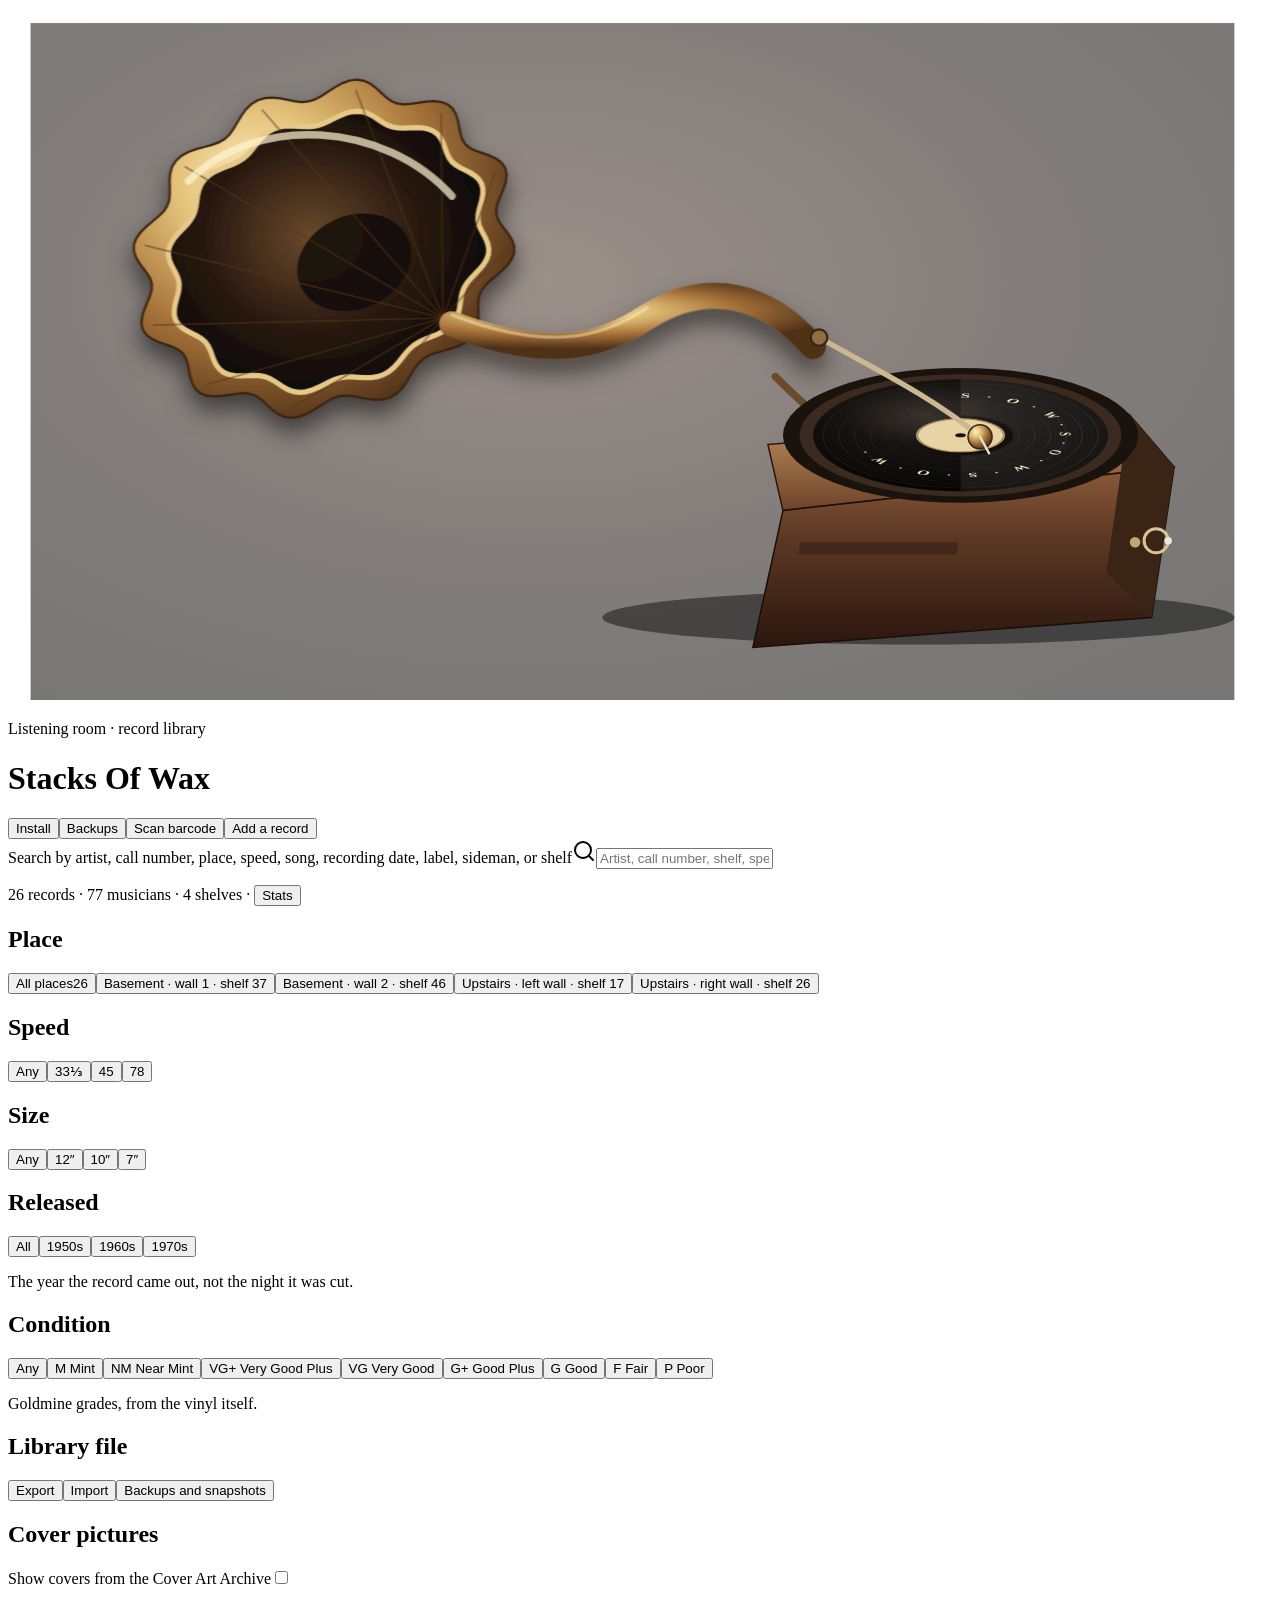
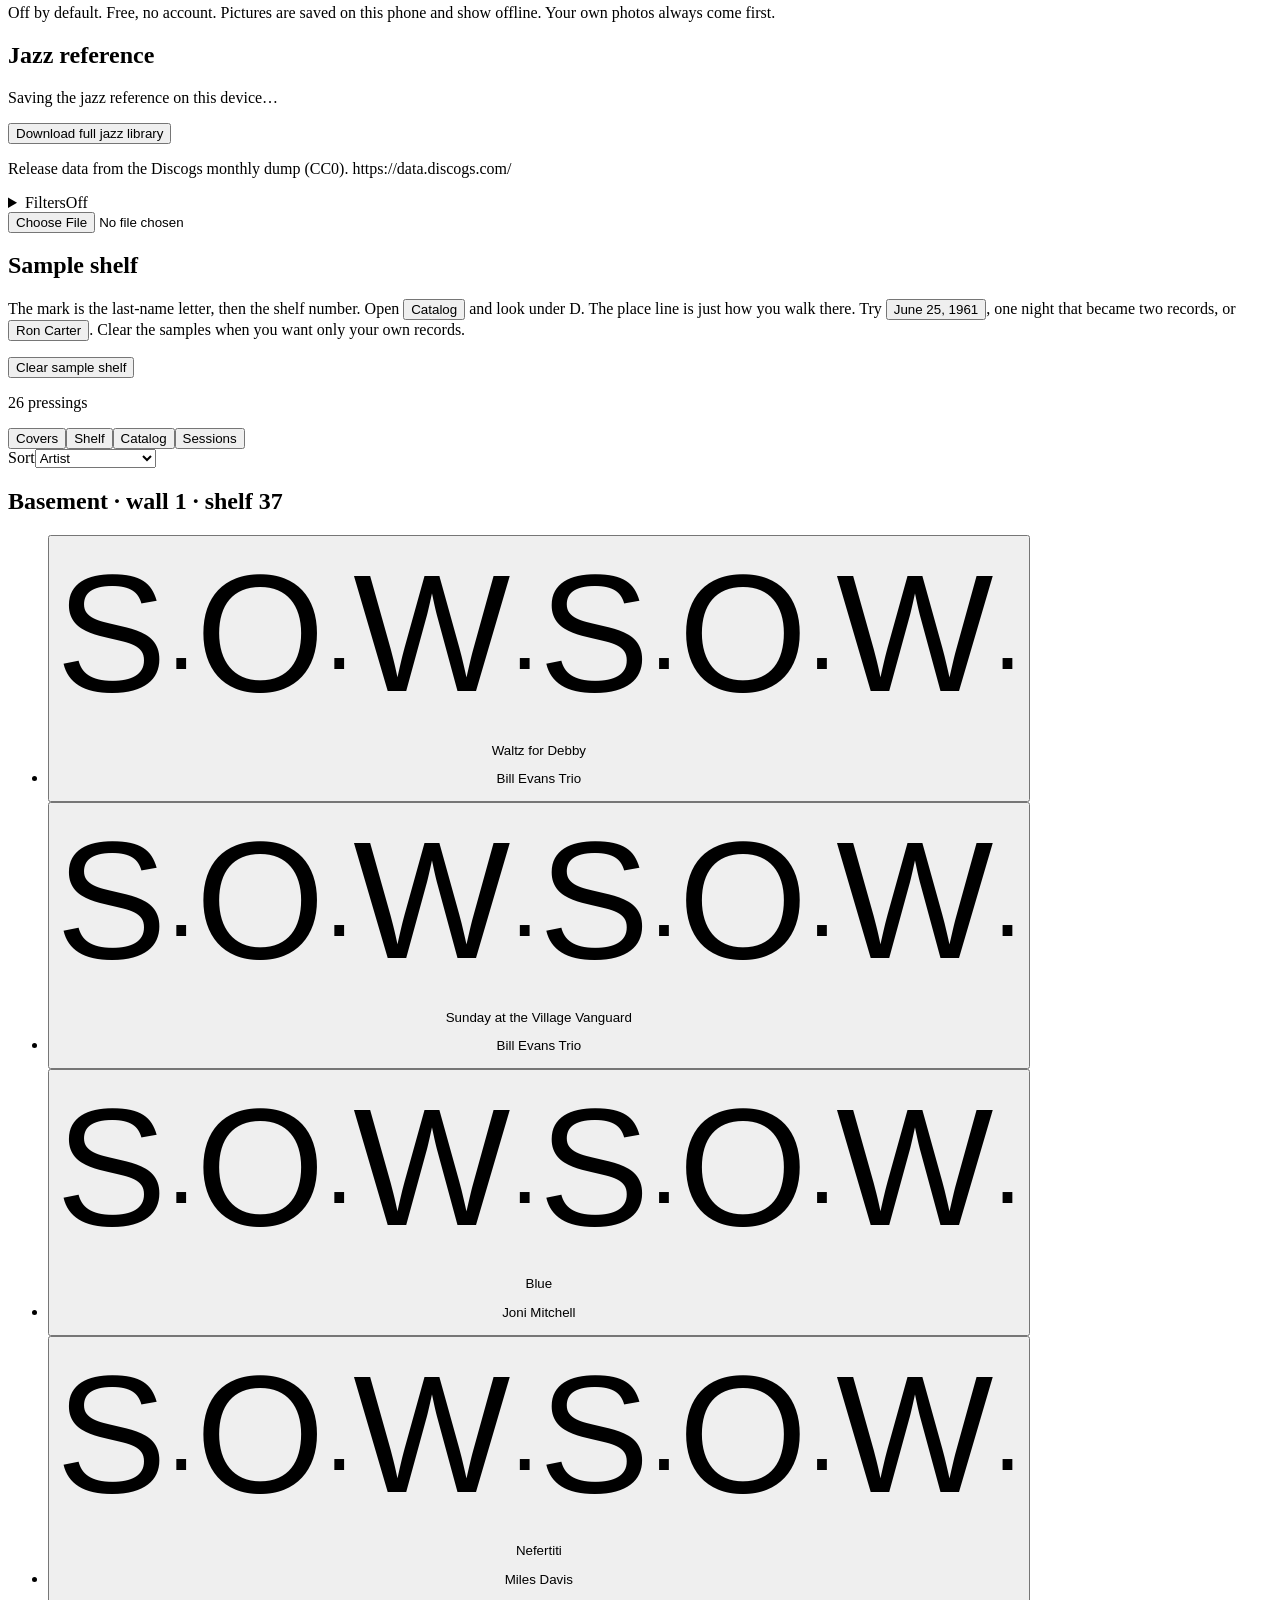
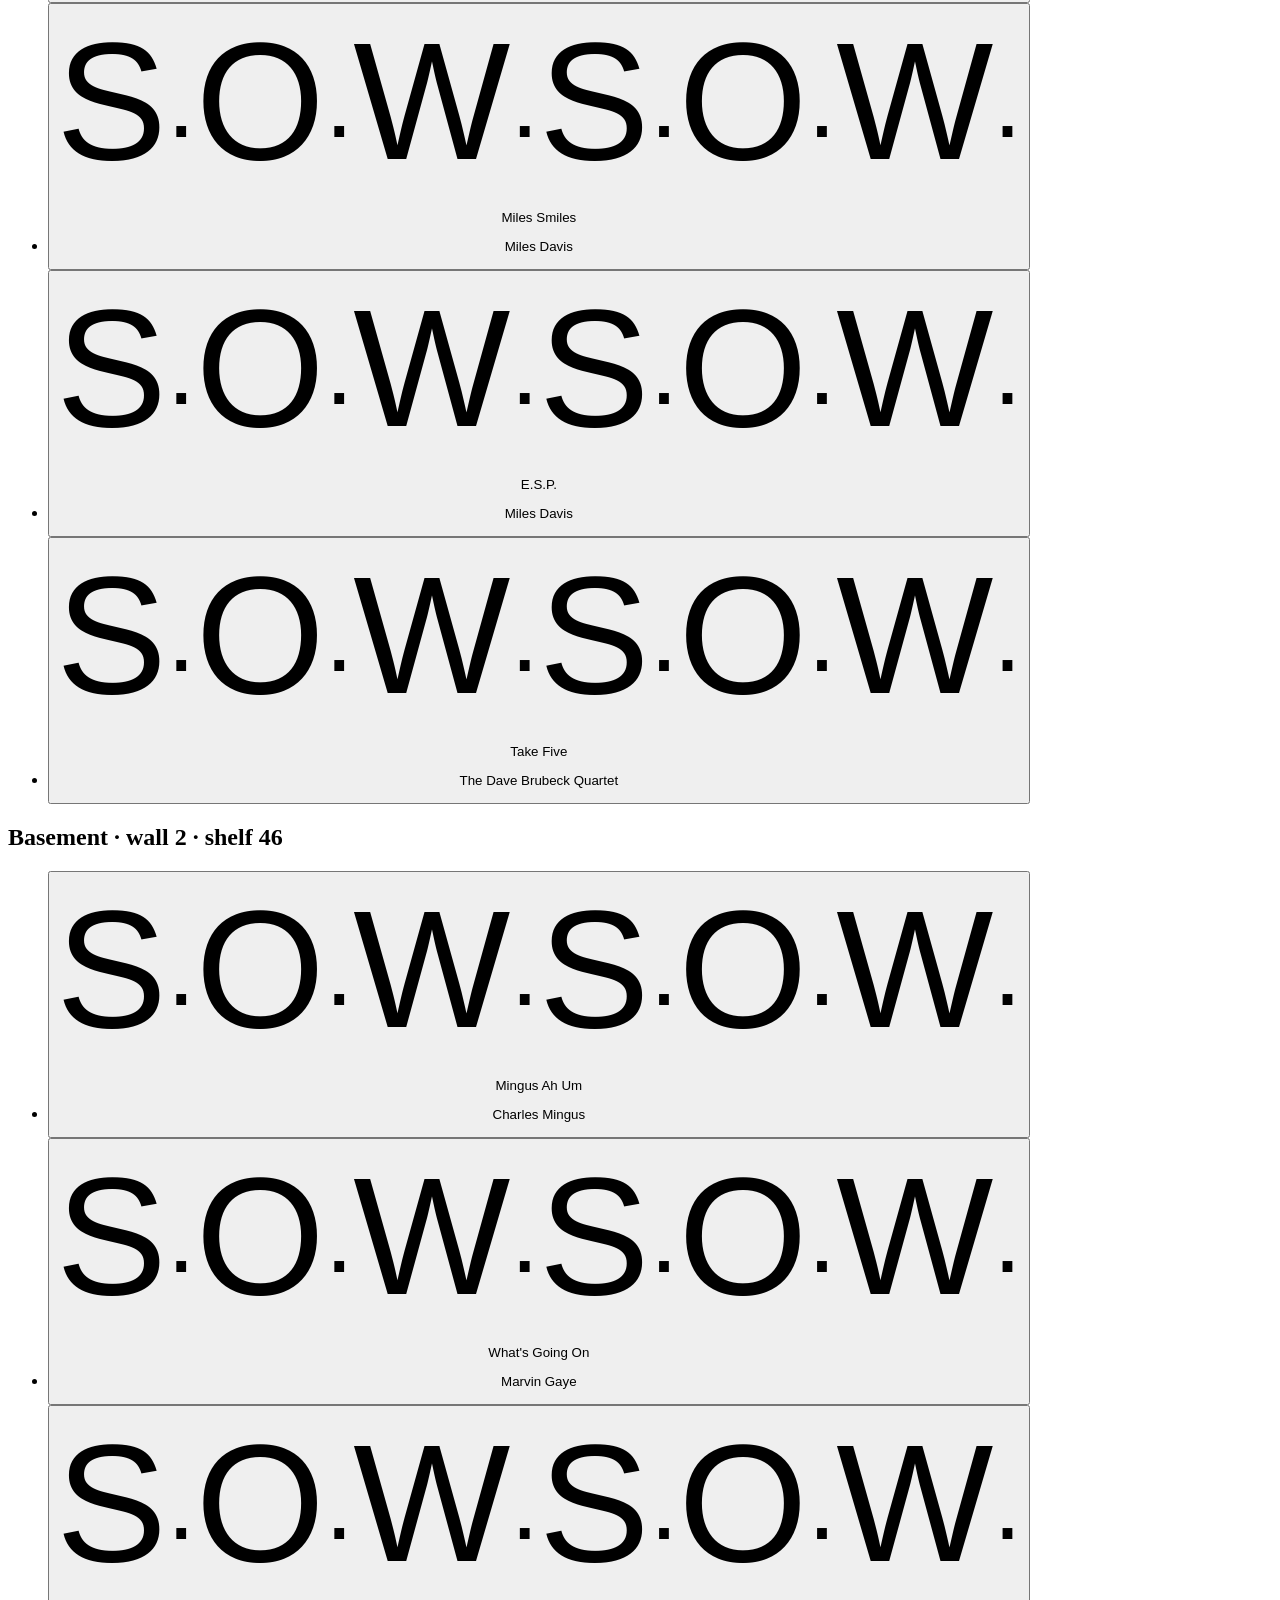
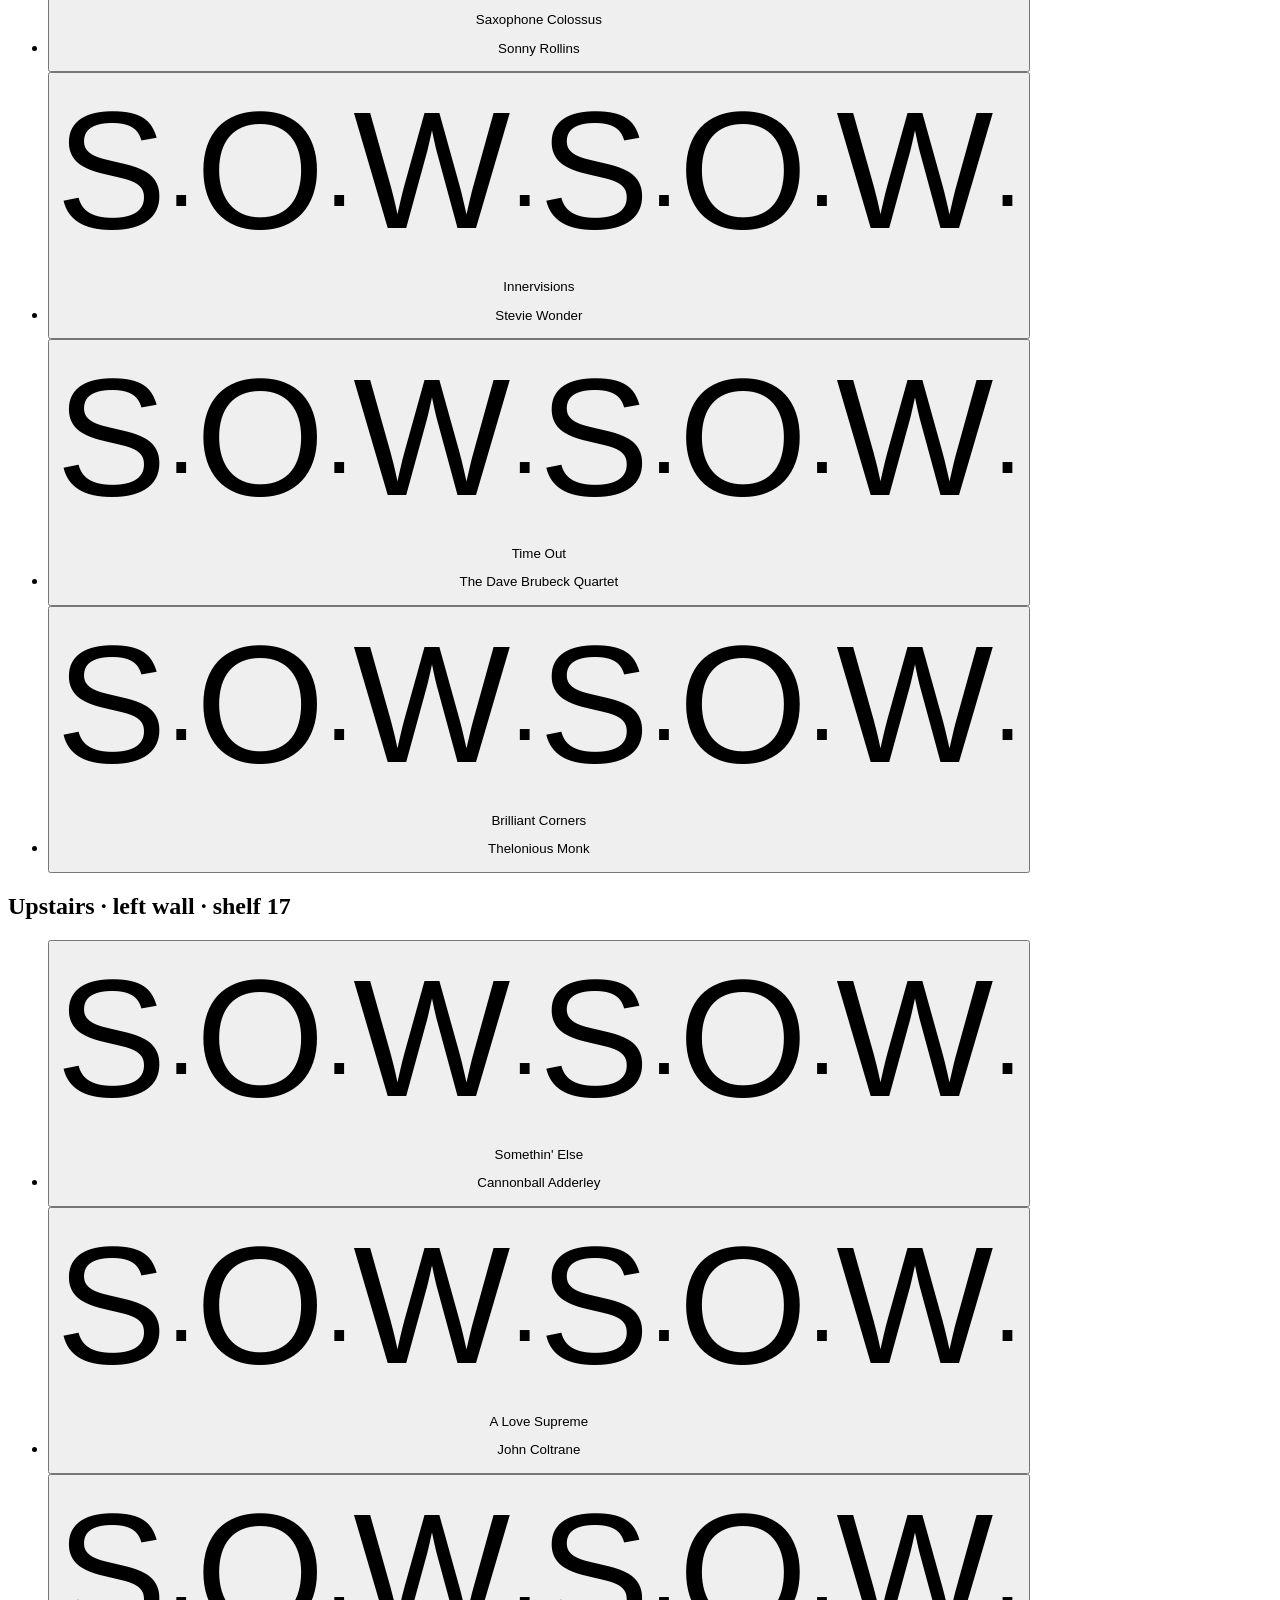
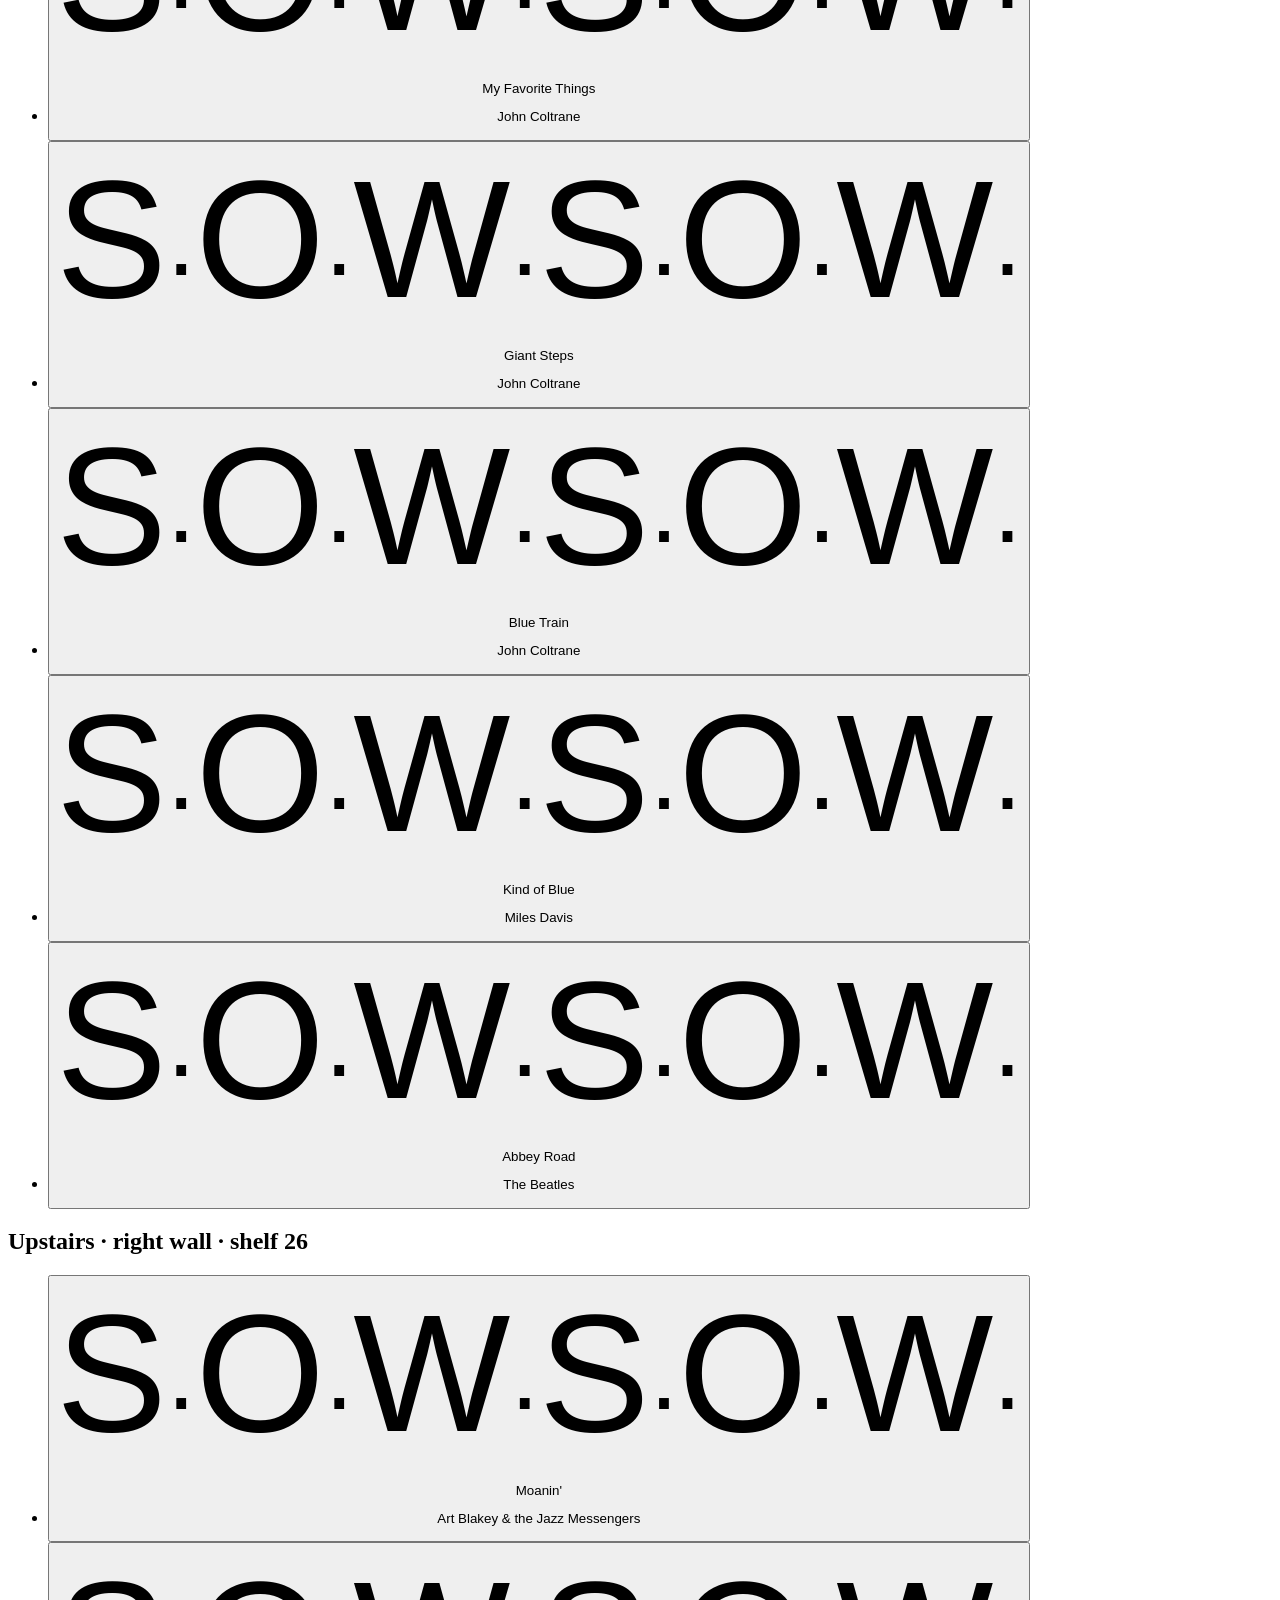
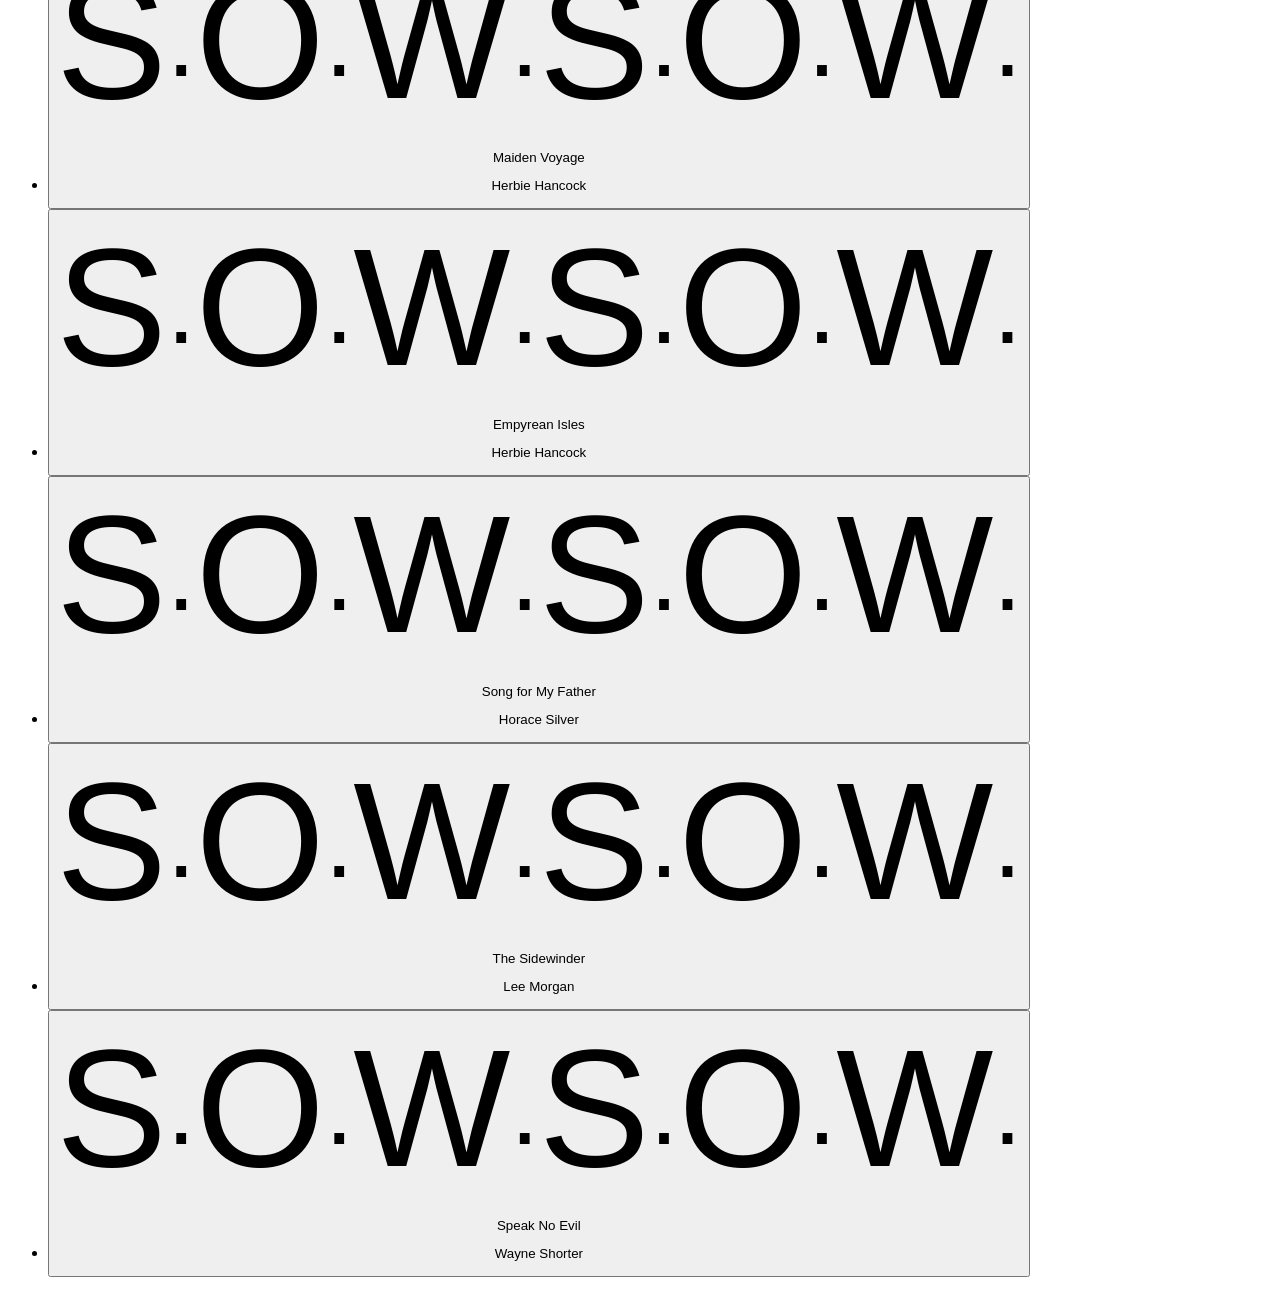
==== commit daea3b00: "Deploy: backups, barcode scan, stats, listening-room look, optional covers" ====
--- a/index.html
+++ b/index.html
@@ -1 +1,2 @@
-<!DOCTYPE html><html lang="en"><head><meta name="twitter:card" content="summary_large_image"><meta property="og:title" content="Stacks Of Wax"><meta charSet="utf-8"/><meta name="viewport" content="width=device-width, initial-scale=1, viewport-fit=cover"/><link rel="stylesheet" href="/stacksofwax-app/assets/styles-DXjKpctH.css" data-precedence="default"/><title>Stacks Of Wax</title><meta name="description" content="A private record library. Recording date and release date stay separate, and every sideman stays attached to the session."/><meta name="theme-color" content="#1a1510"/><meta name="mobile-web-app-capable" content="yes"/><meta name="apple-mobile-web-app-capable" content="yes"/><meta name="apple-mobile-web-app-title" content="Stacks Of Wax"/><meta name="apple-mobile-web-app-status-bar-style" content="default"/><link rel="modulepreload" href="/stacksofwax-app/assets/index-CgysmkuN.js"/><link rel="modulepreload" href="/stacksofwax-app/assets/routes-CUV7Xs-M.js"/><link rel="modulepreload" href="/stacksofwax-app/assets/stacks-app-DwuzFJyW.js"/><link rel="icon" type="image/svg+xml" href="/stacksofwax-app/favicon.svg"/><link rel="manifest" href="/stacksofwax-app/manifest.webmanifest"/><link rel="apple-touch-icon" href="/stacksofwax-app/icons/apple-touch-icon.png" sizes="180x180"/><link rel="manifest" href="/stacksofwax-app/__grok/manifest.webmanifest"><link rel="apple-touch-icon" href="/stacksofwax-app/__grok/icon-180.png"><script src="https://grok.com/grok-app-builder/extensions.js" defer></script></head><body><!--$--><div class="relative min-h-dvh text-[#f6efe2]"><div aria-hidden="true" class="pointer-events-none fixed inset-0 z-0 bg-[#140f0c]"><svg viewBox="-30 -20 1680 920" preserveAspectRatio="xMidYMid meet" class="absolute inset-x-0 bottom-0 h-auto w-full max-h-[72dvh] md:max-h-[80dvh] lg:inset-0 lg:h-full lg:max-h-full"><defs><radialGradient id="room" cx="42%" cy="38%" r="75%"><stop offset="0%" stop-color="#4a3428"></stop><stop offset="55%" stop-color="#1c130f"></stop><stop offset="100%" stop-color="#090706"></stop></radialGradient><radialGradient id="brass-face" cx="32%" cy="30%" r="75%"><stop offset="0%" stop-color="#fff1c4"></stop><stop offset="28%" stop-color="#e4c27a"></stop><stop offset="62%" stop-color="#a8743a"></stop><stop offset="100%" stop-color="#4e3018"></stop></radialGradient><radialGradient id="horn-well" cx="45%" cy="45%" r="60%"><stop offset="0%" stop-color="#6a4a2c"></stop><stop offset="55%" stop-color="#2a1a10"></stop><stop offset="100%" stop-color="#070504"></stop></radialGradient><linearGradient id="wood-face" x1="0" y1="0" x2="0" y2="1"><stop offset="0%" stop-color="#8a5a38"></stop><stop offset="40%" stop-color="#5c3824"></stop><stop offset="100%" stop-color="#2a160e"></stop></linearGradient><linearGradient id="wood-top" x1="0" y1="0" x2="0" y2="1"><stop offset="0%" stop-color="#c49262"></stop><stop offset="100%" stop-color="#6d4328"></stop></linearGradient><radialGradient id="shellac" cx="38%" cy="32%" r="68%"><stop offset="0%" stop-color="#3c3530"></stop><stop offset="40%" stop-color="#161311"></stop><stop offset="100%" stop-color="#050403"></stop></radialGradient><filter id="soft-shadow" x="-20%" y="-20%" width="140%" height="140%"><feDropShadow dx="0" dy="18" stdDeviation="16" flood-color="#000" flood-opacity="0.55"></feDropShadow></filter></defs><rect width="1600" height="900" fill="url(#room)"></rect><ellipse cx="1180" cy="790" rx="420" ry="36" fill="#000" opacity="0.45"></ellipse><g filter="url(#soft-shadow)"><path d="M630.8,192.5L632.7,200.4L631.9,209.3L629.1,218.7L625.3,228.0L621.6,236.9L619.2,245.1L618.8,252.7L620.7,259.9L624.7,266.8L630.1,273.8L635.6,281.2L640.2,289.0L642.8,297.2L642.7,305.6L639.5,313.9L633.8,321.9L626.2,329.5L617.8,336.6L609.7,343.3L603.1,350.0L598.4,357.0L595.8,364.5L595.0,372.8L595.1,381.8L595.3,391.2L594.4,400.6L591.8,409.4L586.8,417.2L579.5,423.7L570.3,428.7L560.0,432.4L549.2,435.3L539.0,438.1L529.9,441.4L522.1,445.9L515.7,451.9L510.3,459.3L505.3,467.8L500.0,476.7L493.9,485.2L486.6,492.3L478.2,497.5L468.7,500.3L458.6,500.9L448.2,499.8L438.0,497.8L428.3,495.9L419.2,495.0L410.5,495.8L402.0,498.6L393.4,503.1L384.5,508.9L375.2,514.9L365.5,520.2L355.6,523.7L346.0,524.8L336.8,523.3L328.4,519.4L320.9,513.7L314.0,507.3L307.4,501.2L300.7,496.3L293.3,493.2L285.0,492.0L275.6,492.5L265.2,494.0L254.3,495.5L243.6,496.2L233.8,495.1L225.5,491.9L219.2,486.4L214.8,479.0L212.1,470.3L210.3,461.3L208.6,452.6L206.1,445.0L202.1,438.8L196.2,434.0L188.4,430.3L179.3,427.1L169.9,423.8L161.0,419.6L153.9,414.3L149.2,407.5L147.3,399.6L148.1,390.7L150.9,381.3L154.7,372.0L158.4,363.1L160.8,354.9L161.2,347.3L159.3,340.1L155.3,333.2L149.9,326.2L144.4,318.8L139.8,311.0L137.2,302.8L137.3,294.4L140.5,286.1L146.2,278.1L153.8,270.5L162.2,263.4L170.3,256.7L176.9,250.0L181.6,243.0L184.2,235.5L185.0,227.2L184.9,218.2L184.7,208.8L185.6,199.4L188.2,190.6L193.2,182.8L200.5,176.3L209.7,171.3L220.0,167.6L230.8,164.7L241.0,161.9L250.1,158.6L257.9,154.1L264.3,148.1L269.7,140.7L274.7,132.2L280.0,123.3L286.1,114.8L293.4,107.7L301.8,102.5L311.3,99.7L321.4,99.1L331.8,100.2L342.0,102.2L351.7,104.1L360.8,105.0L369.5,104.2L378.0,101.4L386.6,96.9L395.5,91.1L404.8,85.1L414.5,79.8L424.4,76.3L434.0,75.2L443.2,76.7L451.6,80.6L459.1,86.3L466.0,92.7L472.6,98.8L479.3,103.7L486.7,106.8L495.0,108.0L504.4,107.5L514.8,106.0L525.7,104.5L536.4,103.8L546.2,104.9L554.5,108.1L560.8,113.6L565.2,121.0L567.9,129.7L569.7,138.7L571.4,147.4L573.9,155.0L577.9,161.2L583.8,166.0L591.6,169.7L600.7,172.9L610.1,176.2L619.0,180.4L626.1,185.7L630.8,192.5Z" fill="url(#brass-face)" stroke="#3a2412" stroke-width="3"></path><path d="M599.2,213.2L601.0,219.7L601.1,226.8L599.8,234.3L597.9,241.7L595.9,248.9L594.7,255.7L594.6,262.1L595.9,268.2L598.4,274.3L601.7,280.4L605.0,286.7L607.6,293.3L608.9,300.1L608.5,307.1L606.1,314.0L602.0,320.8L596.6,327.3L590.8,333.4L585.0,339.4L580.1,345.3L576.3,351.4L573.7,357.8L572.1,364.6L571.1,371.8L570.0,379.2L568.2,386.6L565.2,393.7L560.8,400.1L554.8,405.6L547.7,410.2L539.7,414.0L531.5,417.3L523.5,420.4L516.1,423.9L509.6,428.0L503.8,432.9L498.6,438.6L493.6,445.0L488.4,451.6L482.6,457.8L476.2,463.2L468.9,467.3L461.0,470.0L452.7,471.2L444.2,471.3L435.9,470.8L427.8,470.3L420.0,470.3L412.5,471.3L405.1,473.5L397.6,476.6L390.0,480.5L382.0,484.4L373.9,487.8L365.6,490.1L357.6,490.8L349.8,489.9L342.6,487.4L335.9,483.8L329.6,479.6L323.6,475.6L317.4,472.2L311.0,469.8L303.9,468.6L296.2,468.4L287.9,468.7L279.4,468.9L271.0,468.6L263.2,467.1L256.5,464.3L251.0,460.0L246.7,454.4L243.6,448.1L241.1,441.4L238.8,434.9L235.9,429.0L232.2,423.9L227.4,419.7L221.5,416.1L214.9,412.7L208.0,409.2L201.7,405.2L196.4,400.4L192.8,394.8L191.0,388.3L190.9,381.2L192.2,373.7L194.1,366.3L196.1,359.1L197.3,352.3L197.4,345.9L196.1,339.8L193.6,333.7L190.3,327.6L187.0,321.3L184.4,314.7L183.1,307.9L183.5,300.9L185.9,294.0L190.0,287.2L195.4,280.7L201.2,274.6L207.0,268.6L211.9,262.7L215.7,256.6L218.3,250.2L219.9,243.4L220.9,236.2L222.0,228.8L223.8,221.4L226.8,214.3L231.2,207.9L237.2,202.4L244.3,197.8L252.3,194.0L260.5,190.7L268.5,187.6L275.9,184.1L282.4,180.0L288.2,175.1L293.4,169.4L298.4,163.0L303.6,156.4L309.4,150.2L315.8,144.8L323.1,140.7L331.0,138.0L339.3,136.8L347.8,136.7L356.1,137.2L364.2,137.7L372.0,137.7L379.5,136.7L386.9,134.5L394.4,131.4L402.0,127.5L410.0,123.6L418.1,120.2L426.4,117.9L434.4,117.2L442.2,118.1L449.4,120.6L456.1,124.2L462.4,128.4L468.4,132.4L474.6,135.8L481.0,138.2L488.1,139.4L495.8,139.6L504.1,139.3L512.6,139.1L521.0,139.4L528.8,140.9L535.5,143.7L541.0,148.0L545.3,153.6L548.4,159.9L550.9,166.6L553.2,173.1L556.1,179.0L559.8,184.1L564.6,188.3L570.5,191.9L577.1,195.3L584.0,198.8L590.3,202.8L595.6,207.6L599.2,213.2Z" fill="url(#horn-well)" stroke="#e7c98a" stroke-width="7"></path><ellipse cx="430" cy="318" rx="78" ry="62" transform="rotate(-24 430 318)" fill="#120c08" opacity="0.85"></ellipse><path d="M548,392 L617.3,198.5" fill="none" stroke="#5a3818" stroke-width="2.2" opacity="0.55"></path><path d="M548,392 L628.2,304.6" fill="none" stroke="#5a3818" stroke-width="2.2" opacity="0.55"></path><path d="M548,392 L575.2,409.4" fill="none" stroke="#5a3818" stroke-width="2.2" opacity="0.55"></path><path d="M548,392 L472.6,485.0" fill="none" stroke="#5a3818" stroke-width="2.2" opacity="0.55"></path><path d="M548,392 L347.9,510.9" fill="none" stroke="#5a3818" stroke-width="2.2" opacity="0.55"></path><path d="M548,392 L234.4,480.4" fill="none" stroke="#5a3818" stroke-width="2.2" opacity="0.55"></path><path d="M548,392 L162.7,401.5" fill="none" stroke="#5a3818" stroke-width="2.2" opacity="0.55"></path><path d="M548,392 L151.8,295.4" fill="none" stroke="#5a3818" stroke-width="2.2" opacity="0.55"></path><path d="M548,392 L204.8,190.6" fill="none" stroke="#5a3818" stroke-width="2.2" opacity="0.55"></path><path d="M548,392 L307.4,115.0" fill="none" stroke="#5a3818" stroke-width="2.2" opacity="0.55"></path><path d="M548,392 L432.1,89.1" fill="none" stroke="#5a3818" stroke-width="2.2" opacity="0.55"></path><path d="M548,392 L545.6,119.6" fill="none" stroke="#5a3818" stroke-width="2.2" opacity="0.55"></path><path class="horn-sheen" d="M210,210 C300,120 470,130 560,230" fill="none" stroke="#fff6d2" stroke-width="10" stroke-linecap="round" opacity="0.7"></path><path d="M560,400 C690,450 760,430 820,390 C900,340 980,360 1040,430" fill="none" stroke="url(#brass-face)" stroke-width="34" stroke-linecap="round"></path><path d="M560,388 C690,438 760,418 820,378" fill="none" stroke="#fff1c4" stroke-width="4" stroke-linecap="round" opacity="0.45"></path></g><path d="M990,470 C1040,520 1088,560 1124,590" fill="none" stroke="#6b4a2a" stroke-width="10" stroke-linecap="round"></path><g><path d="M980,560 L1460,520 L1520,590 L1000,648 Z" fill="url(#wood-top)" stroke="#2a160e" stroke-width="2"></path><path d="M1000,648 L1520,590 L1490,790 L960,830 Z" fill="url(#wood-face)" stroke="#1a0e08" stroke-width="2"></path><path d="M1460,520 L1520,590 L1490,790 L1430,730 Z" fill="#3a2416"></path><rect x="1120" y="690" width="210" height="16" rx="2" fill="#1a100c" opacity="0.35" transform="skewX(-8)"></rect><circle cx="1468" cy="690" r="7" fill="#c4a574"></circle></g><g transform="translate(1496, 688)"><g class="crank-spin"><circle r="16" fill="none" stroke="#d7c29a" stroke-width="4"></circle><circle cx="16" cy="0" r="5" fill="#efe6d4"></circle></g></g><g transform="translate(1236, 548) scale(1, 0.38)"><circle r="236" fill="#1a120c"></circle><circle r="214" fill="#3a2a20"></circle><g class="vinyl-spin"><circle r="196" fill="url(#shellac)"></circle><circle r="78" fill="none" stroke="#2a2420" stroke-width="1.4" opacity="0.85"></circle><circle r="85" fill="none" stroke="#2a2420" stroke-width="0.6" opacity="0.85"></circle><circle r="92" fill="none" stroke="#2a2420" stroke-width="0.6" opacity="0.85"></circle><circle r="99" fill="none" stroke="#2a2420" stroke-width="1.4" opacity="0.85"></circle><circle r="106" fill="none" stroke="#2a2420" stroke-width="0.6" opacity="0.85"></circle><circle r="113" fill="none" stroke="#2a2420" stroke-width="0.6" opacity="0.85"></circle><circle r="120" fill="none" stroke="#2a2420" stroke-width="1.4" opacity="0.85"></circle><circle r="127" fill="none" stroke="#2a2420" stroke-width="0.6" opacity="0.85"></circle><circle r="134" fill="none" stroke="#2a2420" stroke-width="0.6" opacity="0.85"></circle><circle r="141" fill="none" stroke="#2a2420" stroke-width="1.4" opacity="0.85"></circle><circle r="148" fill="none" stroke="#2a2420" stroke-width="0.6" opacity="0.85"></circle><circle r="155" fill="none" stroke="#2a2420" stroke-width="0.6" opacity="0.85"></circle><circle r="162" fill="none" stroke="#2a2420" stroke-width="1.4" opacity="0.85"></circle><circle r="169" fill="none" stroke="#2a2420" stroke-width="0.6" opacity="0.85"></circle><circle r="176" fill="none" stroke="#2a2420" stroke-width="0.6" opacity="0.85"></circle><circle r="183" fill="none" stroke="#2a2420" stroke-width="1.4" opacity="0.85"></circle><path d="M0,-196 A196,196 0 0 1 0,196 L0,70 A70,70 0 0 0 0,-70 Z" fill="#fff" opacity="0.07"></path><circle r="58" fill="#e7d3a4" stroke="#8a6840" stroke-width="3"></circle><circle r="58" fill="none" stroke="#fff6d8" stroke-width="2" opacity="0.35"></circle><path id="sow-ring" d="M0,-132 A132,132 0 1,1 -0.01,-132" fill="none"></path><text fill="#f6e7c2" font-family="Fraunces, Palatino, serif" font-size="22" font-weight="600" letter-spacing="8"><textPath href="#sow-ring">S · O · W · S · O · W · S · O · W ·</textPath></text><circle r="7" fill="#1a120c"></circle></g></g><g transform="translate(1048, 418)"><g class="arm-track"><path d="M0,0 C70,40 150,78 214,132" fill="none" stroke="#cbb892" stroke-width="7" stroke-linecap="round"></path><circle cx="0" cy="0" r="11" fill="#8d7044" stroke="#3a2414" stroke-width="3"></circle><circle cx="214" cy="132" r="16" fill="url(#brass-face)" stroke="#3a2414" stroke-width="2"></circle><path d="M214,132 L226,154" stroke="#e8e0d0" stroke-width="3" stroke-linecap="round"></path></g></g></svg><div class="absolute inset-0 bg-gradient-to-b from-black/35 via-transparent to-black/40"></div></div><div class="relative z-10"><header class="border-b border-white/15 pt-[env(safe-area-inset-top)]"><div class="mx-auto flex max-w-6xl flex-col gap-5 px-4 py-5 sm:px-6 md:py-6 xl:max-w-7xl"><div class="flex flex-wrap items-end justify-between gap-4"><div class="min-w-0"><p class="text-sm font-medium text-white/70">Record library</p><h1 class="font-display text-3xl font-medium tracking-tight text-[#f6efe2] md:text-4xl lg:text-5xl">Stacks Of Wax</h1></div><div class="flex w-full flex-wrap gap-2 sm:w-auto [&amp;_button]:flex-1 sm:[&amp;_button]:flex-none"><button type="button" class="h-11 rounded-md border border-line bg-sheet px-3 text-sm font-medium text-ink">Install</button><button type="button" class="h-11 rounded-md border border-line bg-sheet px-3 text-sm font-medium text-ink">Export</button><button type="button" class="h-11 rounded-md border border-line bg-sheet px-3 text-sm font-medium text-ink">Import</button><button type="button" class="h-11 rounded-md bg-pine px-4 text-sm font-medium text-paper">Add a record</button></div></div><div class="relative"><label for="library-search" class="sr-only">Search by artist, call number, place, speed, song, recording date, label, sideman, or shelf</label><svg xmlns="http://www.w3.org/2000/svg" width="24" height="24" viewBox="0 0 24 24" fill="none" stroke="currentColor" stroke-width="2" stroke-linecap="round" stroke-linejoin="round" class="lucide lucide-search pointer-events-none absolute top-1/2 left-3 size-4 -translate-y-1/2 text-white/55" aria-hidden="true"><path d="m21 21-4.34-4.34"></path><circle cx="11" cy="11" r="8"></circle></svg><input id="library-search" placeholder="Artist, call number, shelf, speed, song, sideman" class="h-12 w-full rounded-xl border border-white/25 bg-black/40 pr-12 pl-10 text-base text-[#f6efe2] outline-none placeholder:text-white/50 focus-visible:border-[#f6efe2]" value=""/></div><p class="text-sm text-white/70"><span class="tabular-nums">26</span> records<span aria-hidden="true"> · </span><span class="tabular-nums">77</span> musicians<span aria-hidden="true"> · </span><span class="tabular-nums">4</span> shelves</p></div></header><div class="mx-auto flex w-full max-w-6xl flex-col gap-8 px-4 py-6 pb-[max(1.5rem,env(safe-area-inset-bottom))] sm:px-6 md:flex-row xl:max-w-7xl"><aside class="w-full text-ink md:sticky md:top-4 md:max-h-[calc(100dvh-2rem)] md:w-56 md:shrink-0 md:overflow-y-auto lg:w-64"><div class="hidden rounded-xl border border-line bg-sheet/92 p-4 backdrop-blur-sm md:flex md:flex-col md:gap-6"><div class="flex flex-col gap-2"><h2 class="text-sm font-medium text-mute">Place</h2><button type="button" aria-pressed="true" class="flex h-11 w-full items-center justify-between gap-3 rounded-md border px-3 text-left text-sm border-pine bg-mist font-medium"><span class="truncate">All places</span><span class="tabular-nums text-mute">26</span></button><button type="button" aria-pressed="false" class="flex h-11 w-full items-center justify-between gap-3 rounded-md border px-3 text-left text-sm border-line bg-sheet"><span class="truncate">Basement · wall 1 · shelf 3</span><span class="tabular-nums text-mute">7</span></button><button type="button" aria-pressed="false" class="flex h-11 w-full items-center justify-between gap-3 rounded-md border px-3 text-left text-sm border-line bg-sheet"><span class="truncate">Basement · wall 2 · shelf 4</span><span class="tabular-nums text-mute">6</span></button><button type="button" aria-pressed="false" class="flex h-11 w-full items-center justify-between gap-3 rounded-md border px-3 text-left text-sm border-line bg-sheet"><span class="truncate">Upstairs · left wall · shelf 1</span><span class="tabular-nums text-mute">7</span></button><button type="button" aria-pressed="false" class="flex h-11 w-full items-center justify-between gap-3 rounded-md border px-3 text-left text-sm border-line bg-sheet"><span class="truncate">Upstairs · right wall · shelf 2</span><span class="tabular-nums text-mute">6</span></button></div><div class="flex flex-col gap-2"><h2 class="text-sm font-medium text-mute">Speed</h2><div class="flex flex-wrap gap-2"><button type="button" aria-pressed="true" class="h-11 rounded-md border px-3 text-sm font-medium border-pine bg-mist text-ink">Any</button><button type="button" aria-pressed="false" class="h-11 rounded-md border px-3 text-sm font-medium border-line bg-sheet text-ink">33⅓</button><button type="button" aria-pressed="false" class="h-11 rounded-md border px-3 text-sm font-medium border-line bg-sheet text-ink">45</button><button type="button" aria-pressed="false" class="h-11 rounded-md border px-3 text-sm font-medium border-line bg-sheet text-ink">78</button></div></div><div class="flex flex-col gap-2"><h2 class="text-sm font-medium text-mute">Size</h2><div class="flex flex-wrap gap-2"><button type="button" aria-pressed="true" class="h-11 rounded-md border px-3 text-sm font-medium border-pine bg-mist text-ink">Any</button><button type="button" aria-pressed="false" class="h-11 rounded-md border px-3 text-sm font-medium border-line bg-sheet text-ink">12″</button><button type="button" aria-pressed="false" class="h-11 rounded-md border px-3 text-sm font-medium border-line bg-sheet text-ink">10″</button><button type="button" aria-pressed="false" class="h-11 rounded-md border px-3 text-sm font-medium border-line bg-sheet text-ink">7″</button></div></div><div class="flex flex-col gap-2"><h2 class="text-sm font-medium text-mute">Released</h2><div class="flex flex-wrap gap-2"><button type="button" aria-pressed="true" class="h-11 rounded-md border px-3 text-sm font-medium border-pine bg-mist text-ink">All</button><button type="button" aria-pressed="false" class="h-11 rounded-md border px-3 text-sm font-medium border-line bg-sheet text-ink">1950s</button><button type="button" aria-pressed="false" class="h-11 rounded-md border px-3 text-sm font-medium border-line bg-sheet text-ink">1960s</button><button type="button" aria-pressed="false" class="h-11 rounded-md border px-3 text-sm font-medium border-line bg-sheet text-ink">1970s</button></div><p class="text-sm text-faint">The year the record came out, not the night it was cut.</p></div><div class="flex flex-col gap-2"><h2 class="text-sm font-medium text-mute">Condition</h2><div class="flex flex-wrap gap-2"><button type="button" aria-pressed="true" class="h-11 rounded-md border px-3 text-sm font-medium border-pine bg-mist text-ink">Any</button><button type="button" aria-pressed="false" class="h-11 rounded-md border px-3 text-sm font-medium border-line bg-sheet text-ink">M<span class="sr-only"> <!-- -->Mint</span></button><button type="button" aria-pressed="false" class="h-11 rounded-md border px-3 text-sm font-medium border-line bg-sheet text-ink">NM<span class="sr-only"> <!-- -->Near Mint</span></button><button type="button" aria-pressed="false" class="h-11 rounded-md border px-3 text-sm font-medium border-line bg-sheet text-ink">VG+<span class="sr-only"> <!-- -->Very Good Plus</span></button><button type="button" aria-pressed="false" class="h-11 rounded-md border px-3 text-sm font-medium border-line bg-sheet text-ink">VG<span class="sr-only"> <!-- -->Very Good</span></button><button type="button" aria-pressed="false" class="h-11 rounded-md border px-3 text-sm font-medium border-line bg-sheet text-ink">G+<span class="sr-only"> <!-- -->Good Plus</span></button><button type="button" aria-pressed="false" class="h-11 rounded-md border px-3 text-sm font-medium border-line bg-sheet text-ink">G<span class="sr-only"> <!-- -->Good</span></button><button type="button" aria-pressed="false" class="h-11 rounded-md border px-3 text-sm font-medium border-line bg-sheet text-ink">F<span class="sr-only"> <!-- -->Fair</span></button><button type="button" aria-pressed="false" class="h-11 rounded-md border px-3 text-sm font-medium border-line bg-sheet text-ink">P<span class="sr-only"> <!-- -->Poor</span></button></div><p class="text-sm text-faint">Goldmine grades, from the vinyl itself.</p></div><div class="flex flex-col gap-2"><h2 class="text-sm font-medium text-mute">Library file</h2><div class="flex flex-col gap-2"><button type="button" class="h-11 rounded-md border border-line bg-sheet px-3 text-sm font-medium text-ink">Export</button><button type="button" class="h-11 rounded-md border border-line bg-sheet px-3 text-sm font-medium text-ink">Import</button></div></div><div class="flex flex-col gap-2"><h2 class="text-sm font-medium text-mute">Jazz reference</h2><div class="flex flex-col gap-2"><p class="text-sm text-mute">Saving the jazz reference on this device…</p><button type="button" class="min-h-11 w-full rounded-md bg-pine px-3 py-2 text-sm font-medium text-paper disabled:opacity-50">Download full jazz library</button><p class="text-sm text-faint">Release data from the Discogs monthly dump (CC0). https://data.discogs.com/</p></div></div></div><details class="md:hidden"><summary class="flex h-11 list-none items-center justify-between rounded-md border border-white/25 bg-black/40 px-3 text-sm font-medium text-[#f6efe2]">Filters<span class="text-white/70">Off</span></summary><div class="mt-4 flex flex-col gap-6 rounded-xl border border-line bg-sheet/92 p-4 text-ink backdrop-blur-sm"><div class="flex flex-col gap-2"><h2 class="text-sm font-medium text-mute">Place</h2><button type="button" aria-pressed="true" class="flex h-11 w-full items-center justify-between gap-3 rounded-md border px-3 text-left text-sm border-pine bg-mist font-medium"><span class="truncate">All places</span><span class="tabular-nums text-mute">26</span></button><button type="button" aria-pressed="false" class="flex h-11 w-full items-center justify-between gap-3 rounded-md border px-3 text-left text-sm border-line bg-sheet"><span class="truncate">Basement · wall 1 · shelf 3</span><span class="tabular-nums text-mute">7</span></button><button type="button" aria-pressed="false" class="flex h-11 w-full items-center justify-between gap-3 rounded-md border px-3 text-left text-sm border-line bg-sheet"><span class="truncate">Basement · wall 2 · shelf 4</span><span class="tabular-nums text-mute">6</span></button><button type="button" aria-pressed="false" class="flex h-11 w-full items-center justify-between gap-3 rounded-md border px-3 text-left text-sm border-line bg-sheet"><span class="truncate">Upstairs · left wall · shelf 1</span><span class="tabular-nums text-mute">7</span></button><button type="button" aria-pressed="false" class="flex h-11 w-full items-center justify-between gap-3 rounded-md border px-3 text-left text-sm border-line bg-sheet"><span class="truncate">Upstairs · right wall · shelf 2</span><span class="tabular-nums text-mute">6</span></button></div><div class="flex flex-col gap-2"><h2 class="text-sm font-medium text-mute">Speed</h2><div class="flex flex-wrap gap-2"><button type="button" aria-pressed="true" class="h-11 rounded-md border px-3 text-sm font-medium border-pine bg-mist text-ink">Any</button><button type="button" aria-pressed="false" class="h-11 rounded-md border px-3 text-sm font-medium border-line bg-sheet text-ink">33⅓</button><button type="button" aria-pressed="false" class="h-11 rounded-md border px-3 text-sm font-medium border-line bg-sheet text-ink">45</button><button type="button" aria-pressed="false" class="h-11 rounded-md border px-3 text-sm font-medium border-line bg-sheet text-ink">78</button></div></div><div class="flex flex-col gap-2"><h2 class="text-sm font-medium text-mute">Size</h2><div class="flex flex-wrap gap-2"><button type="button" aria-pressed="true" class="h-11 rounded-md border px-3 text-sm font-medium border-pine bg-mist text-ink">Any</button><button type="button" aria-pressed="false" class="h-11 rounded-md border px-3 text-sm font-medium border-line bg-sheet text-ink">12″</button><button type="button" aria-pressed="false" class="h-11 rounded-md border px-3 text-sm font-medium border-line bg-sheet text-ink">10″</button><button type="button" aria-pressed="false" class="h-11 rounded-md border px-3 text-sm font-medium border-line bg-sheet text-ink">7″</button></div></div><div class="flex flex-col gap-2"><h2 class="text-sm font-medium text-mute">Released</h2><div class="flex flex-wrap gap-2"><button type="button" aria-pressed="true" class="h-11 rounded-md border px-3 text-sm font-medium border-pine bg-mist text-ink">All</button><button type="button" aria-pressed="false" class="h-11 rounded-md border px-3 text-sm font-medium border-line bg-sheet text-ink">1950s</button><button type="button" aria-pressed="false" class="h-11 rounded-md border px-3 text-sm font-medium border-line bg-sheet text-ink">1960s</button><button type="button" aria-pressed="false" class="h-11 rounded-md border px-3 text-sm font-medium border-line bg-sheet text-ink">1970s</button></div><p class="text-sm text-faint">The year the record came out, not the night it was cut.</p></div><div class="flex flex-col gap-2"><h2 class="text-sm font-medium text-mute">Condition</h2><div class="flex flex-wrap gap-2"><button type="button" aria-pressed="true" class="h-11 rounded-md border px-3 text-sm font-medium border-pine bg-mist text-ink">Any</button><button type="button" aria-pressed="false" class="h-11 rounded-md border px-3 text-sm font-medium border-line bg-sheet text-ink">M<span class="sr-only"> <!-- -->Mint</span></button><button type="button" aria-pressed="false" class="h-11 rounded-md border px-3 text-sm font-medium border-line bg-sheet text-ink">NM<span class="sr-only"> <!-- -->Near Mint</span></button><button type="button" aria-pressed="false" class="h-11 rounded-md border px-3 text-sm font-medium border-line bg-sheet text-ink">VG+<span class="sr-only"> <!-- -->Very Good Plus</span></button><button type="button" aria-pressed="false" class="h-11 rounded-md border px-3 text-sm font-medium border-line bg-sheet text-ink">VG<span class="sr-only"> <!-- -->Very Good</span></button><button type="button" aria-pressed="false" class="h-11 rounded-md border px-3 text-sm font-medium border-line bg-sheet text-ink">G+<span class="sr-only"> <!-- -->Good Plus</span></button><button type="button" aria-pressed="false" class="h-11 rounded-md border px-3 text-sm font-medium border-line bg-sheet text-ink">G<span class="sr-only"> <!-- -->Good</span></button><button type="button" aria-pressed="false" class="h-11 rounded-md border px-3 text-sm font-medium border-line bg-sheet text-ink">F<span class="sr-only"> <!-- -->Fair</span></button><button type="button" aria-pressed="false" class="h-11 rounded-md border px-3 text-sm font-medium border-line bg-sheet text-ink">P<span class="sr-only"> <!-- -->Poor</span></button></div><p class="text-sm text-faint">Goldmine grades, from the vinyl itself.</p></div><div class="flex flex-col gap-2"><h2 class="text-sm font-medium text-mute">Library file</h2><div class="flex flex-col gap-2"><button type="button" class="h-11 rounded-md border border-line bg-sheet px-3 text-sm font-medium text-ink">Export</button><button type="button" class="h-11 rounded-md border border-line bg-sheet px-3 text-sm font-medium text-ink">Import</button></div></div><div class="flex flex-col gap-2"><h2 class="text-sm font-medium text-mute">Jazz reference</h2><div class="flex flex-col gap-2"><p class="text-sm text-mute">Saving the jazz reference on this device…</p><button type="button" class="min-h-11 w-full rounded-md bg-pine px-3 py-2 text-sm font-medium text-paper disabled:opacity-50">Download full jazz library</button><p class="text-sm text-faint">Release data from the Discogs monthly dump (CC0). https://data.discogs.com/</p></div></div></div></details><input type="file" accept="application/json,.json" class="sr-only"/></aside><main class="min-w-0 flex-1"><div class="mb-6 rounded-xl border border-line bg-sheet/92 p-4 text-ink backdrop-blur-sm sm:p-5"><h2 class="font-display text-2xl font-medium">Sample shelf</h2><p class="mt-2 max-w-xl text-sm text-mute">The mark is the last-name letter, then the shelf number. Open<!-- --> <button type="button" class="font-medium text-ink underline">Catalog</button> <!-- -->and look under D. The place line is just how you walk there. Try<!-- --> <button type="button" class="font-medium text-ink underline">June 25, 1961</button>, one night that became two records, or<!-- --> <button type="button" class="font-medium text-ink underline">Ron Carter</button>. Clear the samples when you want only your own records.</p><button type="button" class="h-11 rounded-md border border-line bg-sheet px-3 text-sm font-medium text-ink mt-4">Clear sample shelf</button></div><div class="mb-4 flex flex-col gap-3 sm:flex-row sm:items-center sm:justify-between"><p class="text-sm text-white/75"><span class="tabular-nums">26</span> pressings</p><div class="flex w-full flex-col gap-2 sm:w-auto sm:flex-row sm:items-center"><div class="flex max-w-full overflow-x-auto rounded-md border border-line bg-sheet p-1"><button type="button" aria-pressed="true" class="h-11 shrink-0 rounded-sm px-3 text-sm font-medium whitespace-nowrap bg-mist text-ink">Covers</button><button type="button" aria-pressed="false" class="h-11 shrink-0 rounded-sm px-3 text-sm font-medium whitespace-nowrap text-mute">Shelf</button><button type="button" aria-pressed="false" class="h-11 shrink-0 rounded-sm px-3 text-sm font-medium whitespace-nowrap text-mute">Catalog</button><button type="button" aria-pressed="false" class="h-11 shrink-0 rounded-sm px-3 text-sm font-medium whitespace-nowrap text-mute">Sessions</button></div><label class="sr-only" for="sort">Sort</label><select id="sort" class="h-11 w-full rounded-md border border-line bg-sheet px-3 text-base text-ink outline-none placeholder:text-faint focus-visible:border-pine w-full sm:w-auto"><option value="artist" selected="">Artist</option><option value="call">Call number</option><option value="year-new">Release, newest</option><option value="year-old">Release, oldest</option><option value="recorded">Recording date</option><option value="album">Album</option><option value="condition">Condition</option><option value="added">Recently added</option></select></div></div><div class="flex flex-col gap-8"><section><h2 class="mb-3 font-display text-2xl font-medium text-[#f6efe2]">Basement · wall 1 · shelf 3<span class="ml-3 text-base font-normal text-white/60 tabular-nums">7</span></h2><ul class="grid grid-cols-[repeat(auto-fill,minmax(5.25rem,1fr))] gap-x-2.5 gap-y-3 sm:grid-cols-[repeat(auto-fill,minmax(5.5rem,1fr))] sm:gap-x-3 md:gap-y-4 lg:grid-cols-[repeat(auto-fill,minmax(6rem,1fr))]"><li class="min-w-0"><button type="button" class="w-full min-w-0 text-left focus-visible:outline-2 focus-visible:outline-offset-2 focus-visible:outline-[#f6efe2]"><div class="relative aspect-square" style="perspective:700px"><div class="flex h-full items-center justify-center rounded-sm bg-black/30"><div class="relative shrink-0 overflow-hidden rounded-full border-2 border-[#e7d3a4]/40 bg-[#1a1510] shadow-inner [container-type:size] h-[82%] w-[82%]" aria-hidden="true"><div class="vinyl-spin absolute inset-0"><div class="absolute inset-[6%] rounded-full border border-[#e7d3a4]/25"></div><div class="absolute inset-[14%] rounded-full border border-white/10"></div><div class="absolute inset-[22%] rounded-full border border-[#e7d3a4]/20"></div><span class="absolute top-1/2 left-1/2 font-display leading-none font-semibold text-[#f6e7c2]" style="font-size:13cqw;transform:translate(-50%, -50%) rotate(0deg) translateY(-34cqw)">S</span><span class="absolute top-1/2 left-1/2 font-display leading-none font-semibold text-[#f6e7c2]" style="font-size:8cqw;transform:translate(-50%, -50%) rotate(30deg) translateY(-34cqw)">·</span><span class="absolute top-1/2 left-1/2 font-display leading-none font-semibold text-[#f6e7c2]" style="font-size:13cqw;transform:translate(-50%, -50%) rotate(60deg) translateY(-34cqw)">O</span><span class="absolute top-1/2 left-1/2 font-display leading-none font-semibold text-[#f6e7c2]" style="font-size:8cqw;transform:translate(-50%, -50%) rotate(90deg) translateY(-34cqw)">·</span><span class="absolute top-1/2 left-1/2 font-display leading-none font-semibold text-[#f6e7c2]" style="font-size:13cqw;transform:translate(-50%, -50%) rotate(120deg) translateY(-34cqw)">W</span><span class="absolute top-1/2 left-1/2 font-display leading-none font-semibold text-[#f6e7c2]" style="font-size:8cqw;transform:translate(-50%, -50%) rotate(150deg) translateY(-34cqw)">·</span><span class="absolute top-1/2 left-1/2 font-display leading-none font-semibold text-[#f6e7c2]" style="font-size:13cqw;transform:translate(-50%, -50%) rotate(180deg) translateY(-34cqw)">S</span><span class="absolute top-1/2 left-1/2 font-display leading-none font-semibold text-[#f6e7c2]" style="font-size:8cqw;transform:translate(-50%, -50%) rotate(210deg) translateY(-34cqw)">·</span><span class="absolute top-1/2 left-1/2 font-display leading-none font-semibold text-[#f6e7c2]" style="font-size:13cqw;transform:translate(-50%, -50%) rotate(240deg) translateY(-34cqw)">O</span><span class="absolute top-1/2 left-1/2 font-display leading-none font-semibold text-[#f6e7c2]" style="font-size:8cqw;transform:translate(-50%, -50%) rotate(270deg) translateY(-34cqw)">·</span><span class="absolute top-1/2 left-1/2 font-display leading-none font-semibold text-[#f6e7c2]" style="font-size:13cqw;transform:translate(-50%, -50%) rotate(300deg) translateY(-34cqw)">W</span><span class="absolute top-1/2 left-1/2 font-display leading-none font-semibold text-[#f6e7c2]" style="font-size:8cqw;transform:translate(-50%, -50%) rotate(330deg) translateY(-34cqw)">·</span><div class="absolute top-1/2 left-1/2 h-[34%] w-[34%] -translate-x-1/2 -translate-y-1/2 rounded-full border border-[#8a6840] bg-[#c4a574]"></div><div class="absolute top-1/2 left-1/2 h-[5cqw] w-[5cqw] -translate-x-1/2 -translate-y-1/2 rounded-full bg-[#1a120c]"></div></div></div></div></div><p class="mt-1.5 line-clamp-2 font-display text-sm leading-tight text-[#f6efe2] sm:text-base">Waltz for Debby</p><p class="mt-0.5 truncate text-xs text-white/70">Bill Evans Trio</p></button></li><li class="min-w-0"><button type="button" class="w-full min-w-0 text-left focus-visible:outline-2 focus-visible:outline-offset-2 focus-visible:outline-[#f6efe2]"><div class="relative aspect-square" style="perspective:700px"><div class="flex h-full items-center justify-center rounded-sm bg-black/30"><div class="relative shrink-0 overflow-hidden rounded-full border-2 border-[#e7d3a4]/40 bg-[#1a1510] shadow-inner [container-type:size] h-[82%] w-[82%]" aria-hidden="true"><div class="vinyl-spin absolute inset-0"><div class="absolute inset-[6%] rounded-full border border-[#e7d3a4]/25"></div><div class="absolute inset-[14%] rounded-full border border-white/10"></div><div class="absolute inset-[22%] rounded-full border border-[#e7d3a4]/20"></div><span class="absolute top-1/2 left-1/2 font-display leading-none font-semibold text-[#f6e7c2]" style="font-size:13cqw;transform:translate(-50%, -50%) rotate(0deg) translateY(-34cqw)">S</span><span class="absolute top-1/2 left-1/2 font-display leading-none font-semibold text-[#f6e7c2]" style="font-size:8cqw;transform:translate(-50%, -50%) rotate(30deg) translateY(-34cqw)">·</span><span class="absolute top-1/2 left-1/2 font-display leading-none font-semibold text-[#f6e7c2]" style="font-size:13cqw;transform:translate(-50%, -50%) rotate(60deg) translateY(-34cqw)">O</span><span class="absolute top-1/2 left-1/2 font-display leading-none font-semibold text-[#f6e7c2]" style="font-size:8cqw;transform:translate(-50%, -50%) rotate(90deg) translateY(-34cqw)">·</span><span class="absolute top-1/2 left-1/2 font-display leading-none font-semibold text-[#f6e7c2]" style="font-size:13cqw;transform:translate(-50%, -50%) rotate(120deg) translateY(-34cqw)">W</span><span class="absolute top-1/2 left-1/2 font-display leading-none font-semibold text-[#f6e7c2]" style="font-size:8cqw;transform:translate(-50%, -50%) rotate(150deg) translateY(-34cqw)">·</span><span class="absolute top-1/2 left-1/2 font-display leading-none font-semibold text-[#f6e7c2]" style="font-size:13cqw;transform:translate(-50%, -50%) rotate(180deg) translateY(-34cqw)">S</span><span class="absolute top-1/2 left-1/2 font-display leading-none font-semibold text-[#f6e7c2]" style="font-size:8cqw;transform:translate(-50%, -50%) rotate(210deg) translateY(-34cqw)">·</span><span class="absolute top-1/2 left-1/2 font-display leading-none font-semibold text-[#f6e7c2]" style="font-size:13cqw;transform:translate(-50%, -50%) rotate(240deg) translateY(-34cqw)">O</span><span class="absolute top-1/2 left-1/2 font-display leading-none font-semibold text-[#f6e7c2]" style="font-size:8cqw;transform:translate(-50%, -50%) rotate(270deg) translateY(-34cqw)">·</span><span class="absolute top-1/2 left-1/2 font-display leading-none font-semibold text-[#f6e7c2]" style="font-size:13cqw;transform:translate(-50%, -50%) rotate(300deg) translateY(-34cqw)">W</span><span class="absolute top-1/2 left-1/2 font-display leading-none font-semibold text-[#f6e7c2]" style="font-size:8cqw;transform:translate(-50%, -50%) rotate(330deg) translateY(-34cqw)">·</span><div class="absolute top-1/2 left-1/2 h-[34%] w-[34%] -translate-x-1/2 -translate-y-1/2 rounded-full border border-[#8a6840] bg-[#c4a574]"></div><div class="absolute top-1/2 left-1/2 h-[5cqw] w-[5cqw] -translate-x-1/2 -translate-y-1/2 rounded-full bg-[#1a120c]"></div></div></div></div></div><p class="mt-1.5 line-clamp-2 font-display text-sm leading-tight text-[#f6efe2] sm:text-base">Sunday at the Village Vanguard</p><p class="mt-0.5 truncate text-xs text-white/70">Bill Evans Trio</p></button></li><li class="min-w-0"><button type="button" class="w-full min-w-0 text-left focus-visible:outline-2 focus-visible:outline-offset-2 focus-visible:outline-[#f6efe2]"><div class="relative aspect-square" style="perspective:700px"><div class="flex h-full items-center justify-center rounded-sm bg-black/30"><div class="relative shrink-0 overflow-hidden rounded-full border-2 border-[#e7d3a4]/40 bg-[#1a1510] shadow-inner [container-type:size] h-[82%] w-[82%]" aria-hidden="true"><div class="vinyl-spin absolute inset-0"><div class="absolute inset-[6%] rounded-full border border-[#e7d3a4]/25"></div><div class="absolute inset-[14%] rounded-full border border-white/10"></div><div class="absolute inset-[22%] rounded-full border border-[#e7d3a4]/20"></div><span class="absolute top-1/2 left-1/2 font-display leading-none font-semibold text-[#f6e7c2]" style="font-size:13cqw;transform:translate(-50%, -50%) rotate(0deg) translateY(-34cqw)">S</span><span class="absolute top-1/2 left-1/2 font-display leading-none font-semibold text-[#f6e7c2]" style="font-size:8cqw;transform:translate(-50%, -50%) rotate(30deg) translateY(-34cqw)">·</span><span class="absolute top-1/2 left-1/2 font-display leading-none font-semibold text-[#f6e7c2]" style="font-size:13cqw;transform:translate(-50%, -50%) rotate(60deg) translateY(-34cqw)">O</span><span class="absolute top-1/2 left-1/2 font-display leading-none font-semibold text-[#f6e7c2]" style="font-size:8cqw;transform:translate(-50%, -50%) rotate(90deg) translateY(-34cqw)">·</span><span class="absolute top-1/2 left-1/2 font-display leading-none font-semibold text-[#f6e7c2]" style="font-size:13cqw;transform:translate(-50%, -50%) rotate(120deg) translateY(-34cqw)">W</span><span class="absolute top-1/2 left-1/2 font-display leading-none font-semibold text-[#f6e7c2]" style="font-size:8cqw;transform:translate(-50%, -50%) rotate(150deg) translateY(-34cqw)">·</span><span class="absolute top-1/2 left-1/2 font-display leading-none font-semibold text-[#f6e7c2]" style="font-size:13cqw;transform:translate(-50%, -50%) rotate(180deg) translateY(-34cqw)">S</span><span class="absolute top-1/2 left-1/2 font-display leading-none font-semibold text-[#f6e7c2]" style="font-size:8cqw;transform:translate(-50%, -50%) rotate(210deg) translateY(-34cqw)">·</span><span class="absolute top-1/2 left-1/2 font-display leading-none font-semibold text-[#f6e7c2]" style="font-size:13cqw;transform:translate(-50%, -50%) rotate(240deg) translateY(-34cqw)">O</span><span class="absolute top-1/2 left-1/2 font-display leading-none font-semibold text-[#f6e7c2]" style="font-size:8cqw;transform:translate(-50%, -50%) rotate(270deg) translateY(-34cqw)">·</span><span class="absolute top-1/2 left-1/2 font-display leading-none font-semibold text-[#f6e7c2]" style="font-size:13cqw;transform:translate(-50%, -50%) rotate(300deg) translateY(-34cqw)">W</span><span class="absolute top-1/2 left-1/2 font-display leading-none font-semibold text-[#f6e7c2]" style="font-size:8cqw;transform:translate(-50%, -50%) rotate(330deg) translateY(-34cqw)">·</span><div class="absolute top-1/2 left-1/2 h-[34%] w-[34%] -translate-x-1/2 -translate-y-1/2 rounded-full border border-[#8a6840] bg-[#c4a574]"></div><div class="absolute top-1/2 left-1/2 h-[5cqw] w-[5cqw] -translate-x-1/2 -translate-y-1/2 rounded-full bg-[#1a120c]"></div></div></div></div></div><p class="mt-1.5 line-clamp-2 font-display text-sm leading-tight text-[#f6efe2] sm:text-base">Blue</p><p class="mt-0.5 truncate text-xs text-white/70">Joni Mitchell</p></button></li><li class="min-w-0"><button type="button" class="w-full min-w-0 text-left focus-visible:outline-2 focus-visible:outline-offset-2 focus-visible:outline-[#f6efe2]"><div class="relative aspect-square" style="perspective:700px"><div class="flex h-full items-center justify-center rounded-sm bg-black/30"><div class="relative shrink-0 overflow-hidden rounded-full border-2 border-[#e7d3a4]/40 bg-[#1a1510] shadow-inner [container-type:size] h-[82%] w-[82%]" aria-hidden="true"><div class="vinyl-spin absolute inset-0"><div class="absolute inset-[6%] rounded-full border border-[#e7d3a4]/25"></div><div class="absolute inset-[14%] rounded-full border border-white/10"></div><div class="absolute inset-[22%] rounded-full border border-[#e7d3a4]/20"></div><span class="absolute top-1/2 left-1/2 font-display leading-none font-semibold text-[#f6e7c2]" style="font-size:13cqw;transform:translate(-50%, -50%) rotate(0deg) translateY(-34cqw)">S</span><span class="absolute top-1/2 left-1/2 font-display leading-none font-semibold text-[#f6e7c2]" style="font-size:8cqw;transform:translate(-50%, -50%) rotate(30deg) translateY(-34cqw)">·</span><span class="absolute top-1/2 left-1/2 font-display leading-none font-semibold text-[#f6e7c2]" style="font-size:13cqw;transform:translate(-50%, -50%) rotate(60deg) translateY(-34cqw)">O</span><span class="absolute top-1/2 left-1/2 font-display leading-none font-semibold text-[#f6e7c2]" style="font-size:8cqw;transform:translate(-50%, -50%) rotate(90deg) translateY(-34cqw)">·</span><span class="absolute top-1/2 left-1/2 font-display leading-none font-semibold text-[#f6e7c2]" style="font-size:13cqw;transform:translate(-50%, -50%) rotate(120deg) translateY(-34cqw)">W</span><span class="absolute top-1/2 left-1/2 font-display leading-none font-semibold text-[#f6e7c2]" style="font-size:8cqw;transform:translate(-50%, -50%) rotate(150deg) translateY(-34cqw)">·</span><span class="absolute top-1/2 left-1/2 font-display leading-none font-semibold text-[#f6e7c2]" style="font-size:13cqw;transform:translate(-50%, -50%) rotate(180deg) translateY(-34cqw)">S</span><span class="absolute top-1/2 left-1/2 font-display leading-none font-semibold text-[#f6e7c2]" style="font-size:8cqw;transform:translate(-50%, -50%) rotate(210deg) translateY(-34cqw)">·</span><span class="absolute top-1/2 left-1/2 font-display leading-none font-semibold text-[#f6e7c2]" style="font-size:13cqw;transform:translate(-50%, -50%) rotate(240deg) translateY(-34cqw)">O</span><span class="absolute top-1/2 left-1/2 font-display leading-none font-semibold text-[#f6e7c2]" style="font-size:8cqw;transform:translate(-50%, -50%) rotate(270deg) translateY(-34cqw)">·</span><span class="absolute top-1/2 left-1/2 font-display leading-none font-semibold text-[#f6e7c2]" style="font-size:13cqw;transform:translate(-50%, -50%) rotate(300deg) translateY(-34cqw)">W</span><span class="absolute top-1/2 left-1/2 font-display leading-none font-semibold text-[#f6e7c2]" style="font-size:8cqw;transform:translate(-50%, -50%) rotate(330deg) translateY(-34cqw)">·</span><div class="absolute top-1/2 left-1/2 h-[34%] w-[34%] -translate-x-1/2 -translate-y-1/2 rounded-full border border-[#8a6840] bg-[#c4a574]"></div><div class="absolute top-1/2 left-1/2 h-[5cqw] w-[5cqw] -translate-x-1/2 -translate-y-1/2 rounded-full bg-[#1a120c]"></div></div></div></div></div><p class="mt-1.5 line-clamp-2 font-display text-sm leading-tight text-[#f6efe2] sm:text-base">Nefertiti</p><p class="mt-0.5 truncate text-xs text-white/70">Miles Davis</p></button></li><li class="min-w-0"><button type="button" class="w-full min-w-0 text-left focus-visible:outline-2 focus-visible:outline-offset-2 focus-visible:outline-[#f6efe2]"><div class="relative aspect-square" style="perspective:700px"><div class="flex h-full items-center justify-center rounded-sm bg-black/30"><div class="relative shrink-0 overflow-hidden rounded-full border-2 border-[#e7d3a4]/40 bg-[#1a1510] shadow-inner [container-type:size] h-[82%] w-[82%]" aria-hidden="true"><div class="vinyl-spin absolute inset-0"><div class="absolute inset-[6%] rounded-full border border-[#e7d3a4]/25"></div><div class="absolute inset-[14%] rounded-full border border-white/10"></div><div class="absolute inset-[22%] rounded-full border border-[#e7d3a4]/20"></div><span class="absolute top-1/2 left-1/2 font-display leading-none font-semibold text-[#f6e7c2]" style="font-size:13cqw;transform:translate(-50%, -50%) rotate(0deg) translateY(-34cqw)">S</span><span class="absolute top-1/2 left-1/2 font-display leading-none font-semibold text-[#f6e7c2]" style="font-size:8cqw;transform:translate(-50%, -50%) rotate(30deg) translateY(-34cqw)">·</span><span class="absolute top-1/2 left-1/2 font-display leading-none font-semibold text-[#f6e7c2]" style="font-size:13cqw;transform:translate(-50%, -50%) rotate(60deg) translateY(-34cqw)">O</span><span class="absolute top-1/2 left-1/2 font-display leading-none font-semibold text-[#f6e7c2]" style="font-size:8cqw;transform:translate(-50%, -50%) rotate(90deg) translateY(-34cqw)">·</span><span class="absolute top-1/2 left-1/2 font-display leading-none font-semibold text-[#f6e7c2]" style="font-size:13cqw;transform:translate(-50%, -50%) rotate(120deg) translateY(-34cqw)">W</span><span class="absolute top-1/2 left-1/2 font-display leading-none font-semibold text-[#f6e7c2]" style="font-size:8cqw;transform:translate(-50%, -50%) rotate(150deg) translateY(-34cqw)">·</span><span class="absolute top-1/2 left-1/2 font-display leading-none font-semibold text-[#f6e7c2]" style="font-size:13cqw;transform:translate(-50%, -50%) rotate(180deg) translateY(-34cqw)">S</span><span class="absolute top-1/2 left-1/2 font-display leading-none font-semibold text-[#f6e7c2]" style="font-size:8cqw;transform:translate(-50%, -50%) rotate(210deg) translateY(-34cqw)">·</span><span class="absolute top-1/2 left-1/2 font-display leading-none font-semibold text-[#f6e7c2]" style="font-size:13cqw;transform:translate(-50%, -50%) rotate(240deg) translateY(-34cqw)">O</span><span class="absolute top-1/2 left-1/2 font-display leading-none font-semibold text-[#f6e7c2]" style="font-size:8cqw;transform:translate(-50%, -50%) rotate(270deg) translateY(-34cqw)">·</span><span class="absolute top-1/2 left-1/2 font-display leading-none font-semibold text-[#f6e7c2]" style="font-size:13cqw;transform:translate(-50%, -50%) rotate(300deg) translateY(-34cqw)">W</span><span class="absolute top-1/2 left-1/2 font-display leading-none font-semibold text-[#f6e7c2]" style="font-size:8cqw;transform:translate(-50%, -50%) rotate(330deg) translateY(-34cqw)">·</span><div class="absolute top-1/2 left-1/2 h-[34%] w-[34%] -translate-x-1/2 -translate-y-1/2 rounded-full border border-[#8a6840] bg-[#c4a574]"></div><div class="absolute top-1/2 left-1/2 h-[5cqw] w-[5cqw] -translate-x-1/2 -translate-y-1/2 rounded-full bg-[#1a120c]"></div></div></div></div></div><p class="mt-1.5 line-clamp-2 font-display text-sm leading-tight text-[#f6efe2] sm:text-base">Miles Smiles</p><p class="mt-0.5 truncate text-xs text-white/70">Miles Davis</p></button></li><li class="min-w-0"><button type="button" class="w-full min-w-0 text-left focus-visible:outline-2 focus-visible:outline-offset-2 focus-visible:outline-[#f6efe2]"><div class="relative aspect-square" style="perspective:700px"><div class="flex h-full items-center justify-center rounded-sm bg-black/30"><div class="relative shrink-0 overflow-hidden rounded-full border-2 border-[#e7d3a4]/40 bg-[#1a1510] shadow-inner [container-type:size] h-[82%] w-[82%]" aria-hidden="true"><div class="vinyl-spin absolute inset-0"><div class="absolute inset-[6%] rounded-full border border-[#e7d3a4]/25"></div><div class="absolute inset-[14%] rounded-full border border-white/10"></div><div class="absolute inset-[22%] rounded-full border border-[#e7d3a4]/20"></div><span class="absolute top-1/2 left-1/2 font-display leading-none font-semibold text-[#f6e7c2]" style="font-size:13cqw;transform:translate(-50%, -50%) rotate(0deg) translateY(-34cqw)">S</span><span class="absolute top-1/2 left-1/2 font-display leading-none font-semibold text-[#f6e7c2]" style="font-size:8cqw;transform:translate(-50%, -50%) rotate(30deg) translateY(-34cqw)">·</span><span class="absolute top-1/2 left-1/2 font-display leading-none font-semibold text-[#f6e7c2]" style="font-size:13cqw;transform:translate(-50%, -50%) rotate(60deg) translateY(-34cqw)">O</span><span class="absolute top-1/2 left-1/2 font-display leading-none font-semibold text-[#f6e7c2]" style="font-size:8cqw;transform:translate(-50%, -50%) rotate(90deg) translateY(-34cqw)">·</span><span class="absolute top-1/2 left-1/2 font-display leading-none font-semibold text-[#f6e7c2]" style="font-size:13cqw;transform:translate(-50%, -50%) rotate(120deg) translateY(-34cqw)">W</span><span class="absolute top-1/2 left-1/2 font-display leading-none font-semibold text-[#f6e7c2]" style="font-size:8cqw;transform:translate(-50%, -50%) rotate(150deg) translateY(-34cqw)">·</span><span class="absolute top-1/2 left-1/2 font-display leading-none font-semibold text-[#f6e7c2]" style="font-size:13cqw;transform:translate(-50%, -50%) rotate(180deg) translateY(-34cqw)">S</span><span class="absolute top-1/2 left-1/2 font-display leading-none font-semibold text-[#f6e7c2]" style="font-size:8cqw;transform:translate(-50%, -50%) rotate(210deg) translateY(-34cqw)">·</span><span class="absolute top-1/2 left-1/2 font-display leading-none font-semibold text-[#f6e7c2]" style="font-size:13cqw;transform:translate(-50%, -50%) rotate(240deg) translateY(-34cqw)">O</span><span class="absolute top-1/2 left-1/2 font-display leading-none font-semibold text-[#f6e7c2]" style="font-size:8cqw;transform:translate(-50%, -50%) rotate(270deg) translateY(-34cqw)">·</span><span class="absolute top-1/2 left-1/2 font-display leading-none font-semibold text-[#f6e7c2]" style="font-size:13cqw;transform:translate(-50%, -50%) rotate(300deg) translateY(-34cqw)">W</span><span class="absolute top-1/2 left-1/2 font-display leading-none font-semibold text-[#f6e7c2]" style="font-size:8cqw;transform:translate(-50%, -50%) rotate(330deg) translateY(-34cqw)">·</span><div class="absolute top-1/2 left-1/2 h-[34%] w-[34%] -translate-x-1/2 -translate-y-1/2 rounded-full border border-[#8a6840] bg-[#c4a574]"></div><div class="absolute top-1/2 left-1/2 h-[5cqw] w-[5cqw] -translate-x-1/2 -translate-y-1/2 rounded-full bg-[#1a120c]"></div></div></div></div></div><p class="mt-1.5 line-clamp-2 font-display text-sm leading-tight text-[#f6efe2] sm:text-base">E.S.P.</p><p class="mt-0.5 truncate text-xs text-white/70">Miles Davis</p></button></li><li class="min-w-0"><button type="button" class="w-full min-w-0 text-left focus-visible:outline-2 focus-visible:outline-offset-2 focus-visible:outline-[#f6efe2]"><div class="relative aspect-square" style="perspective:700px"><div class="flex h-full items-center justify-center rounded-sm bg-black/30"><div class="relative shrink-0 overflow-hidden rounded-full border-2 border-[#e7d3a4]/40 bg-[#1a1510] shadow-inner [container-type:size] h-[82%] w-[82%]" aria-hidden="true"><div class="vinyl-spin absolute inset-0"><div class="absolute inset-[6%] rounded-full border border-[#e7d3a4]/25"></div><div class="absolute inset-[14%] rounded-full border border-white/10"></div><div class="absolute inset-[22%] rounded-full border border-[#e7d3a4]/20"></div><span class="absolute top-1/2 left-1/2 font-display leading-none font-semibold text-[#f6e7c2]" style="font-size:13cqw;transform:translate(-50%, -50%) rotate(0deg) translateY(-34cqw)">S</span><span class="absolute top-1/2 left-1/2 font-display leading-none font-semibold text-[#f6e7c2]" style="font-size:8cqw;transform:translate(-50%, -50%) rotate(30deg) translateY(-34cqw)">·</span><span class="absolute top-1/2 left-1/2 font-display leading-none font-semibold text-[#f6e7c2]" style="font-size:13cqw;transform:translate(-50%, -50%) rotate(60deg) translateY(-34cqw)">O</span><span class="absolute top-1/2 left-1/2 font-display leading-none font-semibold text-[#f6e7c2]" style="font-size:8cqw;transform:translate(-50%, -50%) rotate(90deg) translateY(-34cqw)">·</span><span class="absolute top-1/2 left-1/2 font-display leading-none font-semibold text-[#f6e7c2]" style="font-size:13cqw;transform:translate(-50%, -50%) rotate(120deg) translateY(-34cqw)">W</span><span class="absolute top-1/2 left-1/2 font-display leading-none font-semibold text-[#f6e7c2]" style="font-size:8cqw;transform:translate(-50%, -50%) rotate(150deg) translateY(-34cqw)">·</span><span class="absolute top-1/2 left-1/2 font-display leading-none font-semibold text-[#f6e7c2]" style="font-size:13cqw;transform:translate(-50%, -50%) rotate(180deg) translateY(-34cqw)">S</span><span class="absolute top-1/2 left-1/2 font-display leading-none font-semibold text-[#f6e7c2]" style="font-size:8cqw;transform:translate(-50%, -50%) rotate(210deg) translateY(-34cqw)">·</span><span class="absolute top-1/2 left-1/2 font-display leading-none font-semibold text-[#f6e7c2]" style="font-size:13cqw;transform:translate(-50%, -50%) rotate(240deg) translateY(-34cqw)">O</span><span class="absolute top-1/2 left-1/2 font-display leading-none font-semibold text-[#f6e7c2]" style="font-size:8cqw;transform:translate(-50%, -50%) rotate(270deg) translateY(-34cqw)">·</span><span class="absolute top-1/2 left-1/2 font-display leading-none font-semibold text-[#f6e7c2]" style="font-size:13cqw;transform:translate(-50%, -50%) rotate(300deg) translateY(-34cqw)">W</span><span class="absolute top-1/2 left-1/2 font-display leading-none font-semibold text-[#f6e7c2]" style="font-size:8cqw;transform:translate(-50%, -50%) rotate(330deg) translateY(-34cqw)">·</span><div class="absolute top-1/2 left-1/2 h-[34%] w-[34%] -translate-x-1/2 -translate-y-1/2 rounded-full border border-[#8a6840] bg-[#c4a574]"></div><div class="absolute top-1/2 left-1/2 h-[5cqw] w-[5cqw] -translate-x-1/2 -translate-y-1/2 rounded-full bg-[#1a120c]"></div></div></div></div></div><p class="mt-1.5 line-clamp-2 font-display text-sm leading-tight text-[#f6efe2] sm:text-base">Take Five</p><p class="mt-0.5 truncate text-xs text-white/70">The Dave Brubeck Quartet</p></button></li></ul></section><section><h2 class="mb-3 font-display text-2xl font-medium text-[#f6efe2]">Basement · wall 2 · shelf 4<span class="ml-3 text-base font-normal text-white/60 tabular-nums">6</span></h2><ul class="grid grid-cols-[repeat(auto-fill,minmax(5.25rem,1fr))] gap-x-2.5 gap-y-3 sm:grid-cols-[repeat(auto-fill,minmax(5.5rem,1fr))] sm:gap-x-3 md:gap-y-4 lg:grid-cols-[repeat(auto-fill,minmax(6rem,1fr))]"><li class="min-w-0"><button type="button" class="w-full min-w-0 text-left focus-visible:outline-2 focus-visible:outline-offset-2 focus-visible:outline-[#f6efe2]"><div class="relative aspect-square" style="perspective:700px"><div class="flex h-full items-center justify-center rounded-sm bg-black/30"><div class="relative shrink-0 overflow-hidden rounded-full border-2 border-[#e7d3a4]/40 bg-[#1a1510] shadow-inner [container-type:size] h-[82%] w-[82%]" aria-hidden="true"><div class="vinyl-spin absolute inset-0"><div class="absolute inset-[6%] rounded-full border border-[#e7d3a4]/25"></div><div class="absolute inset-[14%] rounded-full border border-white/10"></div><div class="absolute inset-[22%] rounded-full border border-[#e7d3a4]/20"></div><span class="absolute top-1/2 left-1/2 font-display leading-none font-semibold text-[#f6e7c2]" style="font-size:13cqw;transform:translate(-50%, -50%) rotate(0deg) translateY(-34cqw)">S</span><span class="absolute top-1/2 left-1/2 font-display leading-none font-semibold text-[#f6e7c2]" style="font-size:8cqw;transform:translate(-50%, -50%) rotate(30deg) translateY(-34cqw)">·</span><span class="absolute top-1/2 left-1/2 font-display leading-none font-semibold text-[#f6e7c2]" style="font-size:13cqw;transform:translate(-50%, -50%) rotate(60deg) translateY(-34cqw)">O</span><span class="absolute top-1/2 left-1/2 font-display leading-none font-semibold text-[#f6e7c2]" style="font-size:8cqw;transform:translate(-50%, -50%) rotate(90deg) translateY(-34cqw)">·</span><span class="absolute top-1/2 left-1/2 font-display leading-none font-semibold text-[#f6e7c2]" style="font-size:13cqw;transform:translate(-50%, -50%) rotate(120deg) translateY(-34cqw)">W</span><span class="absolute top-1/2 left-1/2 font-display leading-none font-semibold text-[#f6e7c2]" style="font-size:8cqw;transform:translate(-50%, -50%) rotate(150deg) translateY(-34cqw)">·</span><span class="absolute top-1/2 left-1/2 font-display leading-none font-semibold text-[#f6e7c2]" style="font-size:13cqw;transform:translate(-50%, -50%) rotate(180deg) translateY(-34cqw)">S</span><span class="absolute top-1/2 left-1/2 font-display leading-none font-semibold text-[#f6e7c2]" style="font-size:8cqw;transform:translate(-50%, -50%) rotate(210deg) translateY(-34cqw)">·</span><span class="absolute top-1/2 left-1/2 font-display leading-none font-semibold text-[#f6e7c2]" style="font-size:13cqw;transform:translate(-50%, -50%) rotate(240deg) translateY(-34cqw)">O</span><span class="absolute top-1/2 left-1/2 font-display leading-none font-semibold text-[#f6e7c2]" style="font-size:8cqw;transform:translate(-50%, -50%) rotate(270deg) translateY(-34cqw)">·</span><span class="absolute top-1/2 left-1/2 font-display leading-none font-semibold text-[#f6e7c2]" style="font-size:13cqw;transform:translate(-50%, -50%) rotate(300deg) translateY(-34cqw)">W</span><span class="absolute top-1/2 left-1/2 font-display leading-none font-semibold text-[#f6e7c2]" style="font-size:8cqw;transform:translate(-50%, -50%) rotate(330deg) translateY(-34cqw)">·</span><div class="absolute top-1/2 left-1/2 h-[34%] w-[34%] -translate-x-1/2 -translate-y-1/2 rounded-full border border-[#8a6840] bg-[#c4a574]"></div><div class="absolute top-1/2 left-1/2 h-[5cqw] w-[5cqw] -translate-x-1/2 -translate-y-1/2 rounded-full bg-[#1a120c]"></div></div></div></div></div><p class="mt-1.5 line-clamp-2 font-display text-sm leading-tight text-[#f6efe2] sm:text-base">Mingus Ah Um</p><p class="mt-0.5 truncate text-xs text-white/70">Charles Mingus</p></button></li><li class="min-w-0"><button type="button" class="w-full min-w-0 text-left focus-visible:outline-2 focus-visible:outline-offset-2 focus-visible:outline-[#f6efe2]"><div class="relative aspect-square" style="perspective:700px"><div class="flex h-full items-center justify-center rounded-sm bg-black/30"><div class="relative shrink-0 overflow-hidden rounded-full border-2 border-[#e7d3a4]/40 bg-[#1a1510] shadow-inner [container-type:size] h-[82%] w-[82%]" aria-hidden="true"><div class="vinyl-spin absolute inset-0"><div class="absolute inset-[6%] rounded-full border border-[#e7d3a4]/25"></div><div class="absolute inset-[14%] rounded-full border border-white/10"></div><div class="absolute inset-[22%] rounded-full border border-[#e7d3a4]/20"></div><span class="absolute top-1/2 left-1/2 font-display leading-none font-semibold text-[#f6e7c2]" style="font-size:13cqw;transform:translate(-50%, -50%) rotate(0deg) translateY(-34cqw)">S</span><span class="absolute top-1/2 left-1/2 font-display leading-none font-semibold text-[#f6e7c2]" style="font-size:8cqw;transform:translate(-50%, -50%) rotate(30deg) translateY(-34cqw)">·</span><span class="absolute top-1/2 left-1/2 font-display leading-none font-semibold text-[#f6e7c2]" style="font-size:13cqw;transform:translate(-50%, -50%) rotate(60deg) translateY(-34cqw)">O</span><span class="absolute top-1/2 left-1/2 font-display leading-none font-semibold text-[#f6e7c2]" style="font-size:8cqw;transform:translate(-50%, -50%) rotate(90deg) translateY(-34cqw)">·</span><span class="absolute top-1/2 left-1/2 font-display leading-none font-semibold text-[#f6e7c2]" style="font-size:13cqw;transform:translate(-50%, -50%) rotate(120deg) translateY(-34cqw)">W</span><span class="absolute top-1/2 left-1/2 font-display leading-none font-semibold text-[#f6e7c2]" style="font-size:8cqw;transform:translate(-50%, -50%) rotate(150deg) translateY(-34cqw)">·</span><span class="absolute top-1/2 left-1/2 font-display leading-none font-semibold text-[#f6e7c2]" style="font-size:13cqw;transform:translate(-50%, -50%) rotate(180deg) translateY(-34cqw)">S</span><span class="absolute top-1/2 left-1/2 font-display leading-none font-semibold text-[#f6e7c2]" style="font-size:8cqw;transform:translate(-50%, -50%) rotate(210deg) translateY(-34cqw)">·</span><span class="absolute top-1/2 left-1/2 font-display leading-none font-semibold text-[#f6e7c2]" style="font-size:13cqw;transform:translate(-50%, -50%) rotate(240deg) translateY(-34cqw)">O</span><span class="absolute top-1/2 left-1/2 font-display leading-none font-semibold text-[#f6e7c2]" style="font-size:8cqw;transform:translate(-50%, -50%) rotate(270deg) translateY(-34cqw)">·</span><span class="absolute top-1/2 left-1/2 font-display leading-none font-semibold text-[#f6e7c2]" style="font-size:13cqw;transform:translate(-50%, -50%) rotate(300deg) translateY(-34cqw)">W</span><span class="absolute top-1/2 left-1/2 font-display leading-none font-semibold text-[#f6e7c2]" style="font-size:8cqw;transform:translate(-50%, -50%) rotate(330deg) translateY(-34cqw)">·</span><div class="absolute top-1/2 left-1/2 h-[34%] w-[34%] -translate-x-1/2 -translate-y-1/2 rounded-full border border-[#8a6840] bg-[#c4a574]"></div><div class="absolute top-1/2 left-1/2 h-[5cqw] w-[5cqw] -translate-x-1/2 -translate-y-1/2 rounded-full bg-[#1a120c]"></div></div></div></div></div><p class="mt-1.5 line-clamp-2 font-display text-sm leading-tight text-[#f6efe2] sm:text-base">What&#x27;s Going On</p><p class="mt-0.5 truncate text-xs text-white/70">Marvin Gaye</p></button></li><li class="min-w-0"><button type="button" class="w-full min-w-0 text-left focus-visible:outline-2 focus-visible:outline-offset-2 focus-visible:outline-[#f6efe2]"><div class="relative aspect-square" style="perspective:700px"><div class="flex h-full items-center justify-center rounded-sm bg-black/30"><div class="relative shrink-0 overflow-hidden rounded-full border-2 border-[#e7d3a4]/40 bg-[#1a1510] shadow-inner [container-type:size] h-[82%] w-[82%]" aria-hidden="true"><div class="vinyl-spin absolute inset-0"><div class="absolute inset-[6%] rounded-full border border-[#e7d3a4]/25"></div><div class="absolute inset-[14%] rounded-full border border-white/10"></div><div class="absolute inset-[22%] rounded-full border border-[#e7d3a4]/20"></div><span class="absolute top-1/2 left-1/2 font-display leading-none font-semibold text-[#f6e7c2]" style="font-size:13cqw;transform:translate(-50%, -50%) rotate(0deg) translateY(-34cqw)">S</span><span class="absolute top-1/2 left-1/2 font-display leading-none font-semibold text-[#f6e7c2]" style="font-size:8cqw;transform:translate(-50%, -50%) rotate(30deg) translateY(-34cqw)">·</span><span class="absolute top-1/2 left-1/2 font-display leading-none font-semibold text-[#f6e7c2]" style="font-size:13cqw;transform:translate(-50%, -50%) rotate(60deg) translateY(-34cqw)">O</span><span class="absolute top-1/2 left-1/2 font-display leading-none font-semibold text-[#f6e7c2]" style="font-size:8cqw;transform:translate(-50%, -50%) rotate(90deg) translateY(-34cqw)">·</span><span class="absolute top-1/2 left-1/2 font-display leading-none font-semibold text-[#f6e7c2]" style="font-size:13cqw;transform:translate(-50%, -50%) rotate(120deg) translateY(-34cqw)">W</span><span class="absolute top-1/2 left-1/2 font-display leading-none font-semibold text-[#f6e7c2]" style="font-size:8cqw;transform:translate(-50%, -50%) rotate(150deg) translateY(-34cqw)">·</span><span class="absolute top-1/2 left-1/2 font-display leading-none font-semibold text-[#f6e7c2]" style="font-size:13cqw;transform:translate(-50%, -50%) rotate(180deg) translateY(-34cqw)">S</span><span class="absolute top-1/2 left-1/2 font-display leading-none font-semibold text-[#f6e7c2]" style="font-size:8cqw;transform:translate(-50%, -50%) rotate(210deg) translateY(-34cqw)">·</span><span class="absolute top-1/2 left-1/2 font-display leading-none font-semibold text-[#f6e7c2]" style="font-size:13cqw;transform:translate(-50%, -50%) rotate(240deg) translateY(-34cqw)">O</span><span class="absolute top-1/2 left-1/2 font-display leading-none font-semibold text-[#f6e7c2]" style="font-size:8cqw;transform:translate(-50%, -50%) rotate(270deg) translateY(-34cqw)">·</span><span class="absolute top-1/2 left-1/2 font-display leading-none font-semibold text-[#f6e7c2]" style="font-size:13cqw;transform:translate(-50%, -50%) rotate(300deg) translateY(-34cqw)">W</span><span class="absolute top-1/2 left-1/2 font-display leading-none font-semibold text-[#f6e7c2]" style="font-size:8cqw;transform:translate(-50%, -50%) rotate(330deg) translateY(-34cqw)">·</span><div class="absolute top-1/2 left-1/2 h-[34%] w-[34%] -translate-x-1/2 -translate-y-1/2 rounded-full border border-[#8a6840] bg-[#c4a574]"></div><div class="absolute top-1/2 left-1/2 h-[5cqw] w-[5cqw] -translate-x-1/2 -translate-y-1/2 rounded-full bg-[#1a120c]"></div></div></div></div></div><p class="mt-1.5 line-clamp-2 font-display text-sm leading-tight text-[#f6efe2] sm:text-base">Saxophone Colossus</p><p class="mt-0.5 truncate text-xs text-white/70">Sonny Rollins</p></button></li><li class="min-w-0"><button type="button" class="w-full min-w-0 text-left focus-visible:outline-2 focus-visible:outline-offset-2 focus-visible:outline-[#f6efe2]"><div class="relative aspect-square" style="perspective:700px"><div class="flex h-full items-center justify-center rounded-sm bg-black/30"><div class="relative shrink-0 overflow-hidden rounded-full border-2 border-[#e7d3a4]/40 bg-[#1a1510] shadow-inner [container-type:size] h-[82%] w-[82%]" aria-hidden="true"><div class="vinyl-spin absolute inset-0"><div class="absolute inset-[6%] rounded-full border border-[#e7d3a4]/25"></div><div class="absolute inset-[14%] rounded-full border border-white/10"></div><div class="absolute inset-[22%] rounded-full border border-[#e7d3a4]/20"></div><span class="absolute top-1/2 left-1/2 font-display leading-none font-semibold text-[#f6e7c2]" style="font-size:13cqw;transform:translate(-50%, -50%) rotate(0deg) translateY(-34cqw)">S</span><span class="absolute top-1/2 left-1/2 font-display leading-none font-semibold text-[#f6e7c2]" style="font-size:8cqw;transform:translate(-50%, -50%) rotate(30deg) translateY(-34cqw)">·</span><span class="absolute top-1/2 left-1/2 font-display leading-none font-semibold text-[#f6e7c2]" style="font-size:13cqw;transform:translate(-50%, -50%) rotate(60deg) translateY(-34cqw)">O</span><span class="absolute top-1/2 left-1/2 font-display leading-none font-semibold text-[#f6e7c2]" style="font-size:8cqw;transform:translate(-50%, -50%) rotate(90deg) translateY(-34cqw)">·</span><span class="absolute top-1/2 left-1/2 font-display leading-none font-semibold text-[#f6e7c2]" style="font-size:13cqw;transform:translate(-50%, -50%) rotate(120deg) translateY(-34cqw)">W</span><span class="absolute top-1/2 left-1/2 font-display leading-none font-semibold text-[#f6e7c2]" style="font-size:8cqw;transform:translate(-50%, -50%) rotate(150deg) translateY(-34cqw)">·</span><span class="absolute top-1/2 left-1/2 font-display leading-none font-semibold text-[#f6e7c2]" style="font-size:13cqw;transform:translate(-50%, -50%) rotate(180deg) translateY(-34cqw)">S</span><span class="absolute top-1/2 left-1/2 font-display leading-none font-semibold text-[#f6e7c2]" style="font-size:8cqw;transform:translate(-50%, -50%) rotate(210deg) translateY(-34cqw)">·</span><span class="absolute top-1/2 left-1/2 font-display leading-none font-semibold text-[#f6e7c2]" style="font-size:13cqw;transform:translate(-50%, -50%) rotate(240deg) translateY(-34cqw)">O</span><span class="absolute top-1/2 left-1/2 font-display leading-none font-semibold text-[#f6e7c2]" style="font-size:8cqw;transform:translate(-50%, -50%) rotate(270deg) translateY(-34cqw)">·</span><span class="absolute top-1/2 left-1/2 font-display leading-none font-semibold text-[#f6e7c2]" style="font-size:13cqw;transform:translate(-50%, -50%) rotate(300deg) translateY(-34cqw)">W</span><span class="absolute top-1/2 left-1/2 font-display leading-none font-semibold text-[#f6e7c2]" style="font-size:8cqw;transform:translate(-50%, -50%) rotate(330deg) translateY(-34cqw)">·</span><div class="absolute top-1/2 left-1/2 h-[34%] w-[34%] -translate-x-1/2 -translate-y-1/2 rounded-full border border-[#8a6840] bg-[#c4a574]"></div><div class="absolute top-1/2 left-1/2 h-[5cqw] w-[5cqw] -translate-x-1/2 -translate-y-1/2 rounded-full bg-[#1a120c]"></div></div></div></div></div><p class="mt-1.5 line-clamp-2 font-display text-sm leading-tight text-[#f6efe2] sm:text-base">Innervisions</p><p class="mt-0.5 truncate text-xs text-white/70">Stevie Wonder</p></button></li><li class="min-w-0"><button type="button" class="w-full min-w-0 text-left focus-visible:outline-2 focus-visible:outline-offset-2 focus-visible:outline-[#f6efe2]"><div class="relative aspect-square" style="perspective:700px"><div class="flex h-full items-center justify-center rounded-sm bg-black/30"><div class="relative shrink-0 overflow-hidden rounded-full border-2 border-[#e7d3a4]/40 bg-[#1a1510] shadow-inner [container-type:size] h-[82%] w-[82%]" aria-hidden="true"><div class="vinyl-spin absolute inset-0"><div class="absolute inset-[6%] rounded-full border border-[#e7d3a4]/25"></div><div class="absolute inset-[14%] rounded-full border border-white/10"></div><div class="absolute inset-[22%] rounded-full border border-[#e7d3a4]/20"></div><span class="absolute top-1/2 left-1/2 font-display leading-none font-semibold text-[#f6e7c2]" style="font-size:13cqw;transform:translate(-50%, -50%) rotate(0deg) translateY(-34cqw)">S</span><span class="absolute top-1/2 left-1/2 font-display leading-none font-semibold text-[#f6e7c2]" style="font-size:8cqw;transform:translate(-50%, -50%) rotate(30deg) translateY(-34cqw)">·</span><span class="absolute top-1/2 left-1/2 font-display leading-none font-semibold text-[#f6e7c2]" style="font-size:13cqw;transform:translate(-50%, -50%) rotate(60deg) translateY(-34cqw)">O</span><span class="absolute top-1/2 left-1/2 font-display leading-none font-semibold text-[#f6e7c2]" style="font-size:8cqw;transform:translate(-50%, -50%) rotate(90deg) translateY(-34cqw)">·</span><span class="absolute top-1/2 left-1/2 font-display leading-none font-semibold text-[#f6e7c2]" style="font-size:13cqw;transform:translate(-50%, -50%) rotate(120deg) translateY(-34cqw)">W</span><span class="absolute top-1/2 left-1/2 font-display leading-none font-semibold text-[#f6e7c2]" style="font-size:8cqw;transform:translate(-50%, -50%) rotate(150deg) translateY(-34cqw)">·</span><span class="absolute top-1/2 left-1/2 font-display leading-none font-semibold text-[#f6e7c2]" style="font-size:13cqw;transform:translate(-50%, -50%) rotate(180deg) translateY(-34cqw)">S</span><span class="absolute top-1/2 left-1/2 font-display leading-none font-semibold text-[#f6e7c2]" style="font-size:8cqw;transform:translate(-50%, -50%) rotate(210deg) translateY(-34cqw)">·</span><span class="absolute top-1/2 left-1/2 font-display leading-none font-semibold text-[#f6e7c2]" style="font-size:13cqw;transform:translate(-50%, -50%) rotate(240deg) translateY(-34cqw)">O</span><span class="absolute top-1/2 left-1/2 font-display leading-none font-semibold text-[#f6e7c2]" style="font-size:8cqw;transform:translate(-50%, -50%) rotate(270deg) translateY(-34cqw)">·</span><span class="absolute top-1/2 left-1/2 font-display leading-none font-semibold text-[#f6e7c2]" style="font-size:13cqw;transform:translate(-50%, -50%) rotate(300deg) translateY(-34cqw)">W</span><span class="absolute top-1/2 left-1/2 font-display leading-none font-semibold text-[#f6e7c2]" style="font-size:8cqw;transform:translate(-50%, -50%) rotate(330deg) translateY(-34cqw)">·</span><div class="absolute top-1/2 left-1/2 h-[34%] w-[34%] -translate-x-1/2 -translate-y-1/2 rounded-full border border-[#8a6840] bg-[#c4a574]"></div><div class="absolute top-1/2 left-1/2 h-[5cqw] w-[5cqw] -translate-x-1/2 -translate-y-1/2 rounded-full bg-[#1a120c]"></div></div></div></div></div><p class="mt-1.5 line-clamp-2 font-display text-sm leading-tight text-[#f6efe2] sm:text-base">Time Out</p><p class="mt-0.5 truncate text-xs text-white/70">The Dave Brubeck Quartet</p></button></li><li class="min-w-0"><button type="button" class="w-full min-w-0 text-left focus-visible:outline-2 focus-visible:outline-offset-2 focus-visible:outline-[#f6efe2]"><div class="relative aspect-square" style="perspective:700px"><div class="flex h-full items-center justify-center rounded-sm bg-black/30"><div class="relative shrink-0 overflow-hidden rounded-full border-2 border-[#e7d3a4]/40 bg-[#1a1510] shadow-inner [container-type:size] h-[82%] w-[82%]" aria-hidden="true"><div class="vinyl-spin absolute inset-0"><div class="absolute inset-[6%] rounded-full border border-[#e7d3a4]/25"></div><div class="absolute inset-[14%] rounded-full border border-white/10"></div><div class="absolute inset-[22%] rounded-full border border-[#e7d3a4]/20"></div><span class="absolute top-1/2 left-1/2 font-display leading-none font-semibold text-[#f6e7c2]" style="font-size:13cqw;transform:translate(-50%, -50%) rotate(0deg) translateY(-34cqw)">S</span><span class="absolute top-1/2 left-1/2 font-display leading-none font-semibold text-[#f6e7c2]" style="font-size:8cqw;transform:translate(-50%, -50%) rotate(30deg) translateY(-34cqw)">·</span><span class="absolute top-1/2 left-1/2 font-display leading-none font-semibold text-[#f6e7c2]" style="font-size:13cqw;transform:translate(-50%, -50%) rotate(60deg) translateY(-34cqw)">O</span><span class="absolute top-1/2 left-1/2 font-display leading-none font-semibold text-[#f6e7c2]" style="font-size:8cqw;transform:translate(-50%, -50%) rotate(90deg) translateY(-34cqw)">·</span><span class="absolute top-1/2 left-1/2 font-display leading-none font-semibold text-[#f6e7c2]" style="font-size:13cqw;transform:translate(-50%, -50%) rotate(120deg) translateY(-34cqw)">W</span><span class="absolute top-1/2 left-1/2 font-display leading-none font-semibold text-[#f6e7c2]" style="font-size:8cqw;transform:translate(-50%, -50%) rotate(150deg) translateY(-34cqw)">·</span><span class="absolute top-1/2 left-1/2 font-display leading-none font-semibold text-[#f6e7c2]" style="font-size:13cqw;transform:translate(-50%, -50%) rotate(180deg) translateY(-34cqw)">S</span><span class="absolute top-1/2 left-1/2 font-display leading-none font-semibold text-[#f6e7c2]" style="font-size:8cqw;transform:translate(-50%, -50%) rotate(210deg) translateY(-34cqw)">·</span><span class="absolute top-1/2 left-1/2 font-display leading-none font-semibold text-[#f6e7c2]" style="font-size:13cqw;transform:translate(-50%, -50%) rotate(240deg) translateY(-34cqw)">O</span><span class="absolute top-1/2 left-1/2 font-display leading-none font-semibold text-[#f6e7c2]" style="font-size:8cqw;transform:translate(-50%, -50%) rotate(270deg) translateY(-34cqw)">·</span><span class="absolute top-1/2 left-1/2 font-display leading-none font-semibold text-[#f6e7c2]" style="font-size:13cqw;transform:translate(-50%, -50%) rotate(300deg) translateY(-34cqw)">W</span><span class="absolute top-1/2 left-1/2 font-display leading-none font-semibold text-[#f6e7c2]" style="font-size:8cqw;transform:translate(-50%, -50%) rotate(330deg) translateY(-34cqw)">·</span><div class="absolute top-1/2 left-1/2 h-[34%] w-[34%] -translate-x-1/2 -translate-y-1/2 rounded-full border border-[#8a6840] bg-[#c4a574]"></div><div class="absolute top-1/2 left-1/2 h-[5cqw] w-[5cqw] -translate-x-1/2 -translate-y-1/2 rounded-full bg-[#1a120c]"></div></div></div></div></div><p class="mt-1.5 line-clamp-2 font-display text-sm leading-tight text-[#f6efe2] sm:text-base">Brilliant Corners</p><p class="mt-0.5 truncate text-xs text-white/70">Thelonious Monk</p></button></li></ul></section><section><h2 class="mb-3 font-display text-2xl font-medium text-[#f6efe2]">Upstairs · left wall · shelf 1<span class="ml-3 text-base font-normal text-white/60 tabular-nums">7</span></h2><ul class="grid grid-cols-[repeat(auto-fill,minmax(5.25rem,1fr))] gap-x-2.5 gap-y-3 sm:grid-cols-[repeat(auto-fill,minmax(5.5rem,1fr))] sm:gap-x-3 md:gap-y-4 lg:grid-cols-[repeat(auto-fill,minmax(6rem,1fr))]"><li class="min-w-0"><button type="button" class="w-full min-w-0 text-left focus-visible:outline-2 focus-visible:outline-offset-2 focus-visible:outline-[#f6efe2]"><div class="relative aspect-square" style="perspective:700px"><div class="flex h-full items-center justify-center rounded-sm bg-black/30"><div class="relative shrink-0 overflow-hidden rounded-full border-2 border-[#e7d3a4]/40 bg-[#1a1510] shadow-inner [container-type:size] h-[82%] w-[82%]" aria-hidden="true"><div class="vinyl-spin absolute inset-0"><div class="absolute inset-[6%] rounded-full border border-[#e7d3a4]/25"></div><div class="absolute inset-[14%] rounded-full border border-white/10"></div><div class="absolute inset-[22%] rounded-full border border-[#e7d3a4]/20"></div><span class="absolute top-1/2 left-1/2 font-display leading-none font-semibold text-[#f6e7c2]" style="font-size:13cqw;transform:translate(-50%, -50%) rotate(0deg) translateY(-34cqw)">S</span><span class="absolute top-1/2 left-1/2 font-display leading-none font-semibold text-[#f6e7c2]" style="font-size:8cqw;transform:translate(-50%, -50%) rotate(30deg) translateY(-34cqw)">·</span><span class="absolute top-1/2 left-1/2 font-display leading-none font-semibold text-[#f6e7c2]" style="font-size:13cqw;transform:translate(-50%, -50%) rotate(60deg) translateY(-34cqw)">O</span><span class="absolute top-1/2 left-1/2 font-display leading-none font-semibold text-[#f6e7c2]" style="font-size:8cqw;transform:translate(-50%, -50%) rotate(90deg) translateY(-34cqw)">·</span><span class="absolute top-1/2 left-1/2 font-display leading-none font-semibold text-[#f6e7c2]" style="font-size:13cqw;transform:translate(-50%, -50%) rotate(120deg) translateY(-34cqw)">W</span><span class="absolute top-1/2 left-1/2 font-display leading-none font-semibold text-[#f6e7c2]" style="font-size:8cqw;transform:translate(-50%, -50%) rotate(150deg) translateY(-34cqw)">·</span><span class="absolute top-1/2 left-1/2 font-display leading-none font-semibold text-[#f6e7c2]" style="font-size:13cqw;transform:translate(-50%, -50%) rotate(180deg) translateY(-34cqw)">S</span><span class="absolute top-1/2 left-1/2 font-display leading-none font-semibold text-[#f6e7c2]" style="font-size:8cqw;transform:translate(-50%, -50%) rotate(210deg) translateY(-34cqw)">·</span><span class="absolute top-1/2 left-1/2 font-display leading-none font-semibold text-[#f6e7c2]" style="font-size:13cqw;transform:translate(-50%, -50%) rotate(240deg) translateY(-34cqw)">O</span><span class="absolute top-1/2 left-1/2 font-display leading-none font-semibold text-[#f6e7c2]" style="font-size:8cqw;transform:translate(-50%, -50%) rotate(270deg) translateY(-34cqw)">·</span><span class="absolute top-1/2 left-1/2 font-display leading-none font-semibold text-[#f6e7c2]" style="font-size:13cqw;transform:translate(-50%, -50%) rotate(300deg) translateY(-34cqw)">W</span><span class="absolute top-1/2 left-1/2 font-display leading-none font-semibold text-[#f6e7c2]" style="font-size:8cqw;transform:translate(-50%, -50%) rotate(330deg) translateY(-34cqw)">·</span><div class="absolute top-1/2 left-1/2 h-[34%] w-[34%] -translate-x-1/2 -translate-y-1/2 rounded-full border border-[#8a6840] bg-[#c4a574]"></div><div class="absolute top-1/2 left-1/2 h-[5cqw] w-[5cqw] -translate-x-1/2 -translate-y-1/2 rounded-full bg-[#1a120c]"></div></div></div></div></div><p class="mt-1.5 line-clamp-2 font-display text-sm leading-tight text-[#f6efe2] sm:text-base">Somethin&#x27; Else</p><p class="mt-0.5 truncate text-xs text-white/70">Cannonball Adderley</p></button></li><li class="min-w-0"><button type="button" class="w-full min-w-0 text-left focus-visible:outline-2 focus-visible:outline-offset-2 focus-visible:outline-[#f6efe2]"><div class="relative aspect-square" style="perspective:700px"><div class="flex h-full items-center justify-center rounded-sm bg-black/30"><div class="relative shrink-0 overflow-hidden rounded-full border-2 border-[#e7d3a4]/40 bg-[#1a1510] shadow-inner [container-type:size] h-[82%] w-[82%]" aria-hidden="true"><div class="vinyl-spin absolute inset-0"><div class="absolute inset-[6%] rounded-full border border-[#e7d3a4]/25"></div><div class="absolute inset-[14%] rounded-full border border-white/10"></div><div class="absolute inset-[22%] rounded-full border border-[#e7d3a4]/20"></div><span class="absolute top-1/2 left-1/2 font-display leading-none font-semibold text-[#f6e7c2]" style="font-size:13cqw;transform:translate(-50%, -50%) rotate(0deg) translateY(-34cqw)">S</span><span class="absolute top-1/2 left-1/2 font-display leading-none font-semibold text-[#f6e7c2]" style="font-size:8cqw;transform:translate(-50%, -50%) rotate(30deg) translateY(-34cqw)">·</span><span class="absolute top-1/2 left-1/2 font-display leading-none font-semibold text-[#f6e7c2]" style="font-size:13cqw;transform:translate(-50%, -50%) rotate(60deg) translateY(-34cqw)">O</span><span class="absolute top-1/2 left-1/2 font-display leading-none font-semibold text-[#f6e7c2]" style="font-size:8cqw;transform:translate(-50%, -50%) rotate(90deg) translateY(-34cqw)">·</span><span class="absolute top-1/2 left-1/2 font-display leading-none font-semibold text-[#f6e7c2]" style="font-size:13cqw;transform:translate(-50%, -50%) rotate(120deg) translateY(-34cqw)">W</span><span class="absolute top-1/2 left-1/2 font-display leading-none font-semibold text-[#f6e7c2]" style="font-size:8cqw;transform:translate(-50%, -50%) rotate(150deg) translateY(-34cqw)">·</span><span class="absolute top-1/2 left-1/2 font-display leading-none font-semibold text-[#f6e7c2]" style="font-size:13cqw;transform:translate(-50%, -50%) rotate(180deg) translateY(-34cqw)">S</span><span class="absolute top-1/2 left-1/2 font-display leading-none font-semibold text-[#f6e7c2]" style="font-size:8cqw;transform:translate(-50%, -50%) rotate(210deg) translateY(-34cqw)">·</span><span class="absolute top-1/2 left-1/2 font-display leading-none font-semibold text-[#f6e7c2]" style="font-size:13cqw;transform:translate(-50%, -50%) rotate(240deg) translateY(-34cqw)">O</span><span class="absolute top-1/2 left-1/2 font-display leading-none font-semibold text-[#f6e7c2]" style="font-size:8cqw;transform:translate(-50%, -50%) rotate(270deg) translateY(-34cqw)">·</span><span class="absolute top-1/2 left-1/2 font-display leading-none font-semibold text-[#f6e7c2]" style="font-size:13cqw;transform:translate(-50%, -50%) rotate(300deg) translateY(-34cqw)">W</span><span class="absolute top-1/2 left-1/2 font-display leading-none font-semibold text-[#f6e7c2]" style="font-size:8cqw;transform:translate(-50%, -50%) rotate(330deg) translateY(-34cqw)">·</span><div class="absolute top-1/2 left-1/2 h-[34%] w-[34%] -translate-x-1/2 -translate-y-1/2 rounded-full border border-[#8a6840] bg-[#c4a574]"></div><div class="absolute top-1/2 left-1/2 h-[5cqw] w-[5cqw] -translate-x-1/2 -translate-y-1/2 rounded-full bg-[#1a120c]"></div></div></div></div></div><p class="mt-1.5 line-clamp-2 font-display text-sm leading-tight text-[#f6efe2] sm:text-base">A Love Supreme</p><p class="mt-0.5 truncate text-xs text-white/70">John Coltrane</p></button></li><li class="min-w-0"><button type="button" class="w-full min-w-0 text-left focus-visible:outline-2 focus-visible:outline-offset-2 focus-visible:outline-[#f6efe2]"><div class="relative aspect-square" style="perspective:700px"><div class="flex h-full items-center justify-center rounded-sm bg-black/30"><div class="relative shrink-0 overflow-hidden rounded-full border-2 border-[#e7d3a4]/40 bg-[#1a1510] shadow-inner [container-type:size] h-[82%] w-[82%]" aria-hidden="true"><div class="vinyl-spin absolute inset-0"><div class="absolute inset-[6%] rounded-full border border-[#e7d3a4]/25"></div><div class="absolute inset-[14%] rounded-full border border-white/10"></div><div class="absolute inset-[22%] rounded-full border border-[#e7d3a4]/20"></div><span class="absolute top-1/2 left-1/2 font-display leading-none font-semibold text-[#f6e7c2]" style="font-size:13cqw;transform:translate(-50%, -50%) rotate(0deg) translateY(-34cqw)">S</span><span class="absolute top-1/2 left-1/2 font-display leading-none font-semibold text-[#f6e7c2]" style="font-size:8cqw;transform:translate(-50%, -50%) rotate(30deg) translateY(-34cqw)">·</span><span class="absolute top-1/2 left-1/2 font-display leading-none font-semibold text-[#f6e7c2]" style="font-size:13cqw;transform:translate(-50%, -50%) rotate(60deg) translateY(-34cqw)">O</span><span class="absolute top-1/2 left-1/2 font-display leading-none font-semibold text-[#f6e7c2]" style="font-size:8cqw;transform:translate(-50%, -50%) rotate(90deg) translateY(-34cqw)">·</span><span class="absolute top-1/2 left-1/2 font-display leading-none font-semibold text-[#f6e7c2]" style="font-size:13cqw;transform:translate(-50%, -50%) rotate(120deg) translateY(-34cqw)">W</span><span class="absolute top-1/2 left-1/2 font-display leading-none font-semibold text-[#f6e7c2]" style="font-size:8cqw;transform:translate(-50%, -50%) rotate(150deg) translateY(-34cqw)">·</span><span class="absolute top-1/2 left-1/2 font-display leading-none font-semibold text-[#f6e7c2]" style="font-size:13cqw;transform:translate(-50%, -50%) rotate(180deg) translateY(-34cqw)">S</span><span class="absolute top-1/2 left-1/2 font-display leading-none font-semibold text-[#f6e7c2]" style="font-size:8cqw;transform:translate(-50%, -50%) rotate(210deg) translateY(-34cqw)">·</span><span class="absolute top-1/2 left-1/2 font-display leading-none font-semibold text-[#f6e7c2]" style="font-size:13cqw;transform:translate(-50%, -50%) rotate(240deg) translateY(-34cqw)">O</span><span class="absolute top-1/2 left-1/2 font-display leading-none font-semibold text-[#f6e7c2]" style="font-size:8cqw;transform:translate(-50%, -50%) rotate(270deg) translateY(-34cqw)">·</span><span class="absolute top-1/2 left-1/2 font-display leading-none font-semibold text-[#f6e7c2]" style="font-size:13cqw;transform:translate(-50%, -50%) rotate(300deg) translateY(-34cqw)">W</span><span class="absolute top-1/2 left-1/2 font-display leading-none font-semibold text-[#f6e7c2]" style="font-size:8cqw;transform:translate(-50%, -50%) rotate(330deg) translateY(-34cqw)">·</span><div class="absolute top-1/2 left-1/2 h-[34%] w-[34%] -translate-x-1/2 -translate-y-1/2 rounded-full border border-[#8a6840] bg-[#c4a574]"></div><div class="absolute top-1/2 left-1/2 h-[5cqw] w-[5cqw] -translate-x-1/2 -translate-y-1/2 rounded-full bg-[#1a120c]"></div></div></div></div></div><p class="mt-1.5 line-clamp-2 font-display text-sm leading-tight text-[#f6efe2] sm:text-base">My Favorite Things</p><p class="mt-0.5 truncate text-xs text-white/70">John Coltrane</p></button></li><li class="min-w-0"><button type="button" class="w-full min-w-0 text-left focus-visible:outline-2 focus-visible:outline-offset-2 focus-visible:outline-[#f6efe2]"><div class="relative aspect-square" style="perspective:700px"><div class="flex h-full items-center justify-center rounded-sm bg-black/30"><div class="relative shrink-0 overflow-hidden rounded-full border-2 border-[#e7d3a4]/40 bg-[#1a1510] shadow-inner [container-type:size] h-[82%] w-[82%]" aria-hidden="true"><div class="vinyl-spin absolute inset-0"><div class="absolute inset-[6%] rounded-full border border-[#e7d3a4]/25"></div><div class="absolute inset-[14%] rounded-full border border-white/10"></div><div class="absolute inset-[22%] rounded-full border border-[#e7d3a4]/20"></div><span class="absolute top-1/2 left-1/2 font-display leading-none font-semibold text-[#f6e7c2]" style="font-size:13cqw;transform:translate(-50%, -50%) rotate(0deg) translateY(-34cqw)">S</span><span class="absolute top-1/2 left-1/2 font-display leading-none font-semibold text-[#f6e7c2]" style="font-size:8cqw;transform:translate(-50%, -50%) rotate(30deg) translateY(-34cqw)">·</span><span class="absolute top-1/2 left-1/2 font-display leading-none font-semibold text-[#f6e7c2]" style="font-size:13cqw;transform:translate(-50%, -50%) rotate(60deg) translateY(-34cqw)">O</span><span class="absolute top-1/2 left-1/2 font-display leading-none font-semibold text-[#f6e7c2]" style="font-size:8cqw;transform:translate(-50%, -50%) rotate(90deg) translateY(-34cqw)">·</span><span class="absolute top-1/2 left-1/2 font-display leading-none font-semibold text-[#f6e7c2]" style="font-size:13cqw;transform:translate(-50%, -50%) rotate(120deg) translateY(-34cqw)">W</span><span class="absolute top-1/2 left-1/2 font-display leading-none font-semibold text-[#f6e7c2]" style="font-size:8cqw;transform:translate(-50%, -50%) rotate(150deg) translateY(-34cqw)">·</span><span class="absolute top-1/2 left-1/2 font-display leading-none font-semibold text-[#f6e7c2]" style="font-size:13cqw;transform:translate(-50%, -50%) rotate(180deg) translateY(-34cqw)">S</span><span class="absolute top-1/2 left-1/2 font-display leading-none font-semibold text-[#f6e7c2]" style="font-size:8cqw;transform:translate(-50%, -50%) rotate(210deg) translateY(-34cqw)">·</span><span class="absolute top-1/2 left-1/2 font-display leading-none font-semibold text-[#f6e7c2]" style="font-size:13cqw;transform:translate(-50%, -50%) rotate(240deg) translateY(-34cqw)">O</span><span class="absolute top-1/2 left-1/2 font-display leading-none font-semibold text-[#f6e7c2]" style="font-size:8cqw;transform:translate(-50%, -50%) rotate(270deg) translateY(-34cqw)">·</span><span class="absolute top-1/2 left-1/2 font-display leading-none font-semibold text-[#f6e7c2]" style="font-size:13cqw;transform:translate(-50%, -50%) rotate(300deg) translateY(-34cqw)">W</span><span class="absolute top-1/2 left-1/2 font-display leading-none font-semibold text-[#f6e7c2]" style="font-size:8cqw;transform:translate(-50%, -50%) rotate(330deg) translateY(-34cqw)">·</span><div class="absolute top-1/2 left-1/2 h-[34%] w-[34%] -translate-x-1/2 -translate-y-1/2 rounded-full border border-[#8a6840] bg-[#c4a574]"></div><div class="absolute top-1/2 left-1/2 h-[5cqw] w-[5cqw] -translate-x-1/2 -translate-y-1/2 rounded-full bg-[#1a120c]"></div></div></div></div></div><p class="mt-1.5 line-clamp-2 font-display text-sm leading-tight text-[#f6efe2] sm:text-base">Giant Steps</p><p class="mt-0.5 truncate text-xs text-white/70">John Coltrane</p></button></li><li class="min-w-0"><button type="button" class="w-full min-w-0 text-left focus-visible:outline-2 focus-visible:outline-offset-2 focus-visible:outline-[#f6efe2]"><div class="relative aspect-square" style="perspective:700px"><div class="flex h-full items-center justify-center rounded-sm bg-black/30"><div class="relative shrink-0 overflow-hidden rounded-full border-2 border-[#e7d3a4]/40 bg-[#1a1510] shadow-inner [container-type:size] h-[82%] w-[82%]" aria-hidden="true"><div class="vinyl-spin absolute inset-0"><div class="absolute inset-[6%] rounded-full border border-[#e7d3a4]/25"></div><div class="absolute inset-[14%] rounded-full border border-white/10"></div><div class="absolute inset-[22%] rounded-full border border-[#e7d3a4]/20"></div><span class="absolute top-1/2 left-1/2 font-display leading-none font-semibold text-[#f6e7c2]" style="font-size:13cqw;transform:translate(-50%, -50%) rotate(0deg) translateY(-34cqw)">S</span><span class="absolute top-1/2 left-1/2 font-display leading-none font-semibold text-[#f6e7c2]" style="font-size:8cqw;transform:translate(-50%, -50%) rotate(30deg) translateY(-34cqw)">·</span><span class="absolute top-1/2 left-1/2 font-display leading-none font-semibold text-[#f6e7c2]" style="font-size:13cqw;transform:translate(-50%, -50%) rotate(60deg) translateY(-34cqw)">O</span><span class="absolute top-1/2 left-1/2 font-display leading-none font-semibold text-[#f6e7c2]" style="font-size:8cqw;transform:translate(-50%, -50%) rotate(90deg) translateY(-34cqw)">·</span><span class="absolute top-1/2 left-1/2 font-display leading-none font-semibold text-[#f6e7c2]" style="font-size:13cqw;transform:translate(-50%, -50%) rotate(120deg) translateY(-34cqw)">W</span><span class="absolute top-1/2 left-1/2 font-display leading-none font-semibold text-[#f6e7c2]" style="font-size:8cqw;transform:translate(-50%, -50%) rotate(150deg) translateY(-34cqw)">·</span><span class="absolute top-1/2 left-1/2 font-display leading-none font-semibold text-[#f6e7c2]" style="font-size:13cqw;transform:translate(-50%, -50%) rotate(180deg) translateY(-34cqw)">S</span><span class="absolute top-1/2 left-1/2 font-display leading-none font-semibold text-[#f6e7c2]" style="font-size:8cqw;transform:translate(-50%, -50%) rotate(210deg) translateY(-34cqw)">·</span><span class="absolute top-1/2 left-1/2 font-display leading-none font-semibold text-[#f6e7c2]" style="font-size:13cqw;transform:translate(-50%, -50%) rotate(240deg) translateY(-34cqw)">O</span><span class="absolute top-1/2 left-1/2 font-display leading-none font-semibold text-[#f6e7c2]" style="font-size:8cqw;transform:translate(-50%, -50%) rotate(270deg) translateY(-34cqw)">·</span><span class="absolute top-1/2 left-1/2 font-display leading-none font-semibold text-[#f6e7c2]" style="font-size:13cqw;transform:translate(-50%, -50%) rotate(300deg) translateY(-34cqw)">W</span><span class="absolute top-1/2 left-1/2 font-display leading-none font-semibold text-[#f6e7c2]" style="font-size:8cqw;transform:translate(-50%, -50%) rotate(330deg) translateY(-34cqw)">·</span><div class="absolute top-1/2 left-1/2 h-[34%] w-[34%] -translate-x-1/2 -translate-y-1/2 rounded-full border border-[#8a6840] bg-[#c4a574]"></div><div class="absolute top-1/2 left-1/2 h-[5cqw] w-[5cqw] -translate-x-1/2 -translate-y-1/2 rounded-full bg-[#1a120c]"></div></div></div></div></div><p class="mt-1.5 line-clamp-2 font-display text-sm leading-tight text-[#f6efe2] sm:text-base">Blue Train</p><p class="mt-0.5 truncate text-xs text-white/70">John Coltrane</p></button></li><li class="min-w-0"><button type="button" class="w-full min-w-0 text-left focus-visible:outline-2 focus-visible:outline-offset-2 focus-visible:outline-[#f6efe2]"><div class="relative aspect-square" style="perspective:700px"><div class="flex h-full items-center justify-center rounded-sm bg-black/30"><div class="relative shrink-0 overflow-hidden rounded-full border-2 border-[#e7d3a4]/40 bg-[#1a1510] shadow-inner [container-type:size] h-[82%] w-[82%]" aria-hidden="true"><div class="vinyl-spin absolute inset-0"><div class="absolute inset-[6%] rounded-full border border-[#e7d3a4]/25"></div><div class="absolute inset-[14%] rounded-full border border-white/10"></div><div class="absolute inset-[22%] rounded-full border border-[#e7d3a4]/20"></div><span class="absolute top-1/2 left-1/2 font-display leading-none font-semibold text-[#f6e7c2]" style="font-size:13cqw;transform:translate(-50%, -50%) rotate(0deg) translateY(-34cqw)">S</span><span class="absolute top-1/2 left-1/2 font-display leading-none font-semibold text-[#f6e7c2]" style="font-size:8cqw;transform:translate(-50%, -50%) rotate(30deg) translateY(-34cqw)">·</span><span class="absolute top-1/2 left-1/2 font-display leading-none font-semibold text-[#f6e7c2]" style="font-size:13cqw;transform:translate(-50%, -50%) rotate(60deg) translateY(-34cqw)">O</span><span class="absolute top-1/2 left-1/2 font-display leading-none font-semibold text-[#f6e7c2]" style="font-size:8cqw;transform:translate(-50%, -50%) rotate(90deg) translateY(-34cqw)">·</span><span class="absolute top-1/2 left-1/2 font-display leading-none font-semibold text-[#f6e7c2]" style="font-size:13cqw;transform:translate(-50%, -50%) rotate(120deg) translateY(-34cqw)">W</span><span class="absolute top-1/2 left-1/2 font-display leading-none font-semibold text-[#f6e7c2]" style="font-size:8cqw;transform:translate(-50%, -50%) rotate(150deg) translateY(-34cqw)">·</span><span class="absolute top-1/2 left-1/2 font-display leading-none font-semibold text-[#f6e7c2]" style="font-size:13cqw;transform:translate(-50%, -50%) rotate(180deg) translateY(-34cqw)">S</span><span class="absolute top-1/2 left-1/2 font-display leading-none font-semibold text-[#f6e7c2]" style="font-size:8cqw;transform:translate(-50%, -50%) rotate(210deg) translateY(-34cqw)">·</span><span class="absolute top-1/2 left-1/2 font-display leading-none font-semibold text-[#f6e7c2]" style="font-size:13cqw;transform:translate(-50%, -50%) rotate(240deg) translateY(-34cqw)">O</span><span class="absolute top-1/2 left-1/2 font-display leading-none font-semibold text-[#f6e7c2]" style="font-size:8cqw;transform:translate(-50%, -50%) rotate(270deg) translateY(-34cqw)">·</span><span class="absolute top-1/2 left-1/2 font-display leading-none font-semibold text-[#f6e7c2]" style="font-size:13cqw;transform:translate(-50%, -50%) rotate(300deg) translateY(-34cqw)">W</span><span class="absolute top-1/2 left-1/2 font-display leading-none font-semibold text-[#f6e7c2]" style="font-size:8cqw;transform:translate(-50%, -50%) rotate(330deg) translateY(-34cqw)">·</span><div class="absolute top-1/2 left-1/2 h-[34%] w-[34%] -translate-x-1/2 -translate-y-1/2 rounded-full border border-[#8a6840] bg-[#c4a574]"></div><div class="absolute top-1/2 left-1/2 h-[5cqw] w-[5cqw] -translate-x-1/2 -translate-y-1/2 rounded-full bg-[#1a120c]"></div></div></div></div></div><p class="mt-1.5 line-clamp-2 font-display text-sm leading-tight text-[#f6efe2] sm:text-base">Kind of Blue</p><p class="mt-0.5 truncate text-xs text-white/70">Miles Davis</p></button></li><li class="min-w-0"><button type="button" class="w-full min-w-0 text-left focus-visible:outline-2 focus-visible:outline-offset-2 focus-visible:outline-[#f6efe2]"><div class="relative aspect-square" style="perspective:700px"><div class="flex h-full items-center justify-center rounded-sm bg-black/30"><div class="relative shrink-0 overflow-hidden rounded-full border-2 border-[#e7d3a4]/40 bg-[#1a1510] shadow-inner [container-type:size] h-[82%] w-[82%]" aria-hidden="true"><div class="vinyl-spin absolute inset-0"><div class="absolute inset-[6%] rounded-full border border-[#e7d3a4]/25"></div><div class="absolute inset-[14%] rounded-full border border-white/10"></div><div class="absolute inset-[22%] rounded-full border border-[#e7d3a4]/20"></div><span class="absolute top-1/2 left-1/2 font-display leading-none font-semibold text-[#f6e7c2]" style="font-size:13cqw;transform:translate(-50%, -50%) rotate(0deg) translateY(-34cqw)">S</span><span class="absolute top-1/2 left-1/2 font-display leading-none font-semibold text-[#f6e7c2]" style="font-size:8cqw;transform:translate(-50%, -50%) rotate(30deg) translateY(-34cqw)">·</span><span class="absolute top-1/2 left-1/2 font-display leading-none font-semibold text-[#f6e7c2]" style="font-size:13cqw;transform:translate(-50%, -50%) rotate(60deg) translateY(-34cqw)">O</span><span class="absolute top-1/2 left-1/2 font-display leading-none font-semibold text-[#f6e7c2]" style="font-size:8cqw;transform:translate(-50%, -50%) rotate(90deg) translateY(-34cqw)">·</span><span class="absolute top-1/2 left-1/2 font-display leading-none font-semibold text-[#f6e7c2]" style="font-size:13cqw;transform:translate(-50%, -50%) rotate(120deg) translateY(-34cqw)">W</span><span class="absolute top-1/2 left-1/2 font-display leading-none font-semibold text-[#f6e7c2]" style="font-size:8cqw;transform:translate(-50%, -50%) rotate(150deg) translateY(-34cqw)">·</span><span class="absolute top-1/2 left-1/2 font-display leading-none font-semibold text-[#f6e7c2]" style="font-size:13cqw;transform:translate(-50%, -50%) rotate(180deg) translateY(-34cqw)">S</span><span class="absolute top-1/2 left-1/2 font-display leading-none font-semibold text-[#f6e7c2]" style="font-size:8cqw;transform:translate(-50%, -50%) rotate(210deg) translateY(-34cqw)">·</span><span class="absolute top-1/2 left-1/2 font-display leading-none font-semibold text-[#f6e7c2]" style="font-size:13cqw;transform:translate(-50%, -50%) rotate(240deg) translateY(-34cqw)">O</span><span class="absolute top-1/2 left-1/2 font-display leading-none font-semibold text-[#f6e7c2]" style="font-size:8cqw;transform:translate(-50%, -50%) rotate(270deg) translateY(-34cqw)">·</span><span class="absolute top-1/2 left-1/2 font-display leading-none font-semibold text-[#f6e7c2]" style="font-size:13cqw;transform:translate(-50%, -50%) rotate(300deg) translateY(-34cqw)">W</span><span class="absolute top-1/2 left-1/2 font-display leading-none font-semibold text-[#f6e7c2]" style="font-size:8cqw;transform:translate(-50%, -50%) rotate(330deg) translateY(-34cqw)">·</span><div class="absolute top-1/2 left-1/2 h-[34%] w-[34%] -translate-x-1/2 -translate-y-1/2 rounded-full border border-[#8a6840] bg-[#c4a574]"></div><div class="absolute top-1/2 left-1/2 h-[5cqw] w-[5cqw] -translate-x-1/2 -translate-y-1/2 rounded-full bg-[#1a120c]"></div></div></div></div></div><p class="mt-1.5 line-clamp-2 font-display text-sm leading-tight text-[#f6efe2] sm:text-base">Abbey Road</p><p class="mt-0.5 truncate text-xs text-white/70">The Beatles</p></button></li></ul></section><section><h2 class="mb-3 font-display text-2xl font-medium text-[#f6efe2]">Upstairs · right wall · shelf 2<span class="ml-3 text-base font-normal text-white/60 tabular-nums">6</span></h2><ul class="grid grid-cols-[repeat(auto-fill,minmax(5.25rem,1fr))] gap-x-2.5 gap-y-3 sm:grid-cols-[repeat(auto-fill,minmax(5.5rem,1fr))] sm:gap-x-3 md:gap-y-4 lg:grid-cols-[repeat(auto-fill,minmax(6rem,1fr))]"><li class="min-w-0"><button type="button" class="w-full min-w-0 text-left focus-visible:outline-2 focus-visible:outline-offset-2 focus-visible:outline-[#f6efe2]"><div class="relative aspect-square" style="perspective:700px"><div class="flex h-full items-center justify-center rounded-sm bg-black/30"><div class="relative shrink-0 overflow-hidden rounded-full border-2 border-[#e7d3a4]/40 bg-[#1a1510] shadow-inner [container-type:size] h-[82%] w-[82%]" aria-hidden="true"><div class="vinyl-spin absolute inset-0"><div class="absolute inset-[6%] rounded-full border border-[#e7d3a4]/25"></div><div class="absolute inset-[14%] rounded-full border border-white/10"></div><div class="absolute inset-[22%] rounded-full border border-[#e7d3a4]/20"></div><span class="absolute top-1/2 left-1/2 font-display leading-none font-semibold text-[#f6e7c2]" style="font-size:13cqw;transform:translate(-50%, -50%) rotate(0deg) translateY(-34cqw)">S</span><span class="absolute top-1/2 left-1/2 font-display leading-none font-semibold text-[#f6e7c2]" style="font-size:8cqw;transform:translate(-50%, -50%) rotate(30deg) translateY(-34cqw)">·</span><span class="absolute top-1/2 left-1/2 font-display leading-none font-semibold text-[#f6e7c2]" style="font-size:13cqw;transform:translate(-50%, -50%) rotate(60deg) translateY(-34cqw)">O</span><span class="absolute top-1/2 left-1/2 font-display leading-none font-semibold text-[#f6e7c2]" style="font-size:8cqw;transform:translate(-50%, -50%) rotate(90deg) translateY(-34cqw)">·</span><span class="absolute top-1/2 left-1/2 font-display leading-none font-semibold text-[#f6e7c2]" style="font-size:13cqw;transform:translate(-50%, -50%) rotate(120deg) translateY(-34cqw)">W</span><span class="absolute top-1/2 left-1/2 font-display leading-none font-semibold text-[#f6e7c2]" style="font-size:8cqw;transform:translate(-50%, -50%) rotate(150deg) translateY(-34cqw)">·</span><span class="absolute top-1/2 left-1/2 font-display leading-none font-semibold text-[#f6e7c2]" style="font-size:13cqw;transform:translate(-50%, -50%) rotate(180deg) translateY(-34cqw)">S</span><span class="absolute top-1/2 left-1/2 font-display leading-none font-semibold text-[#f6e7c2]" style="font-size:8cqw;transform:translate(-50%, -50%) rotate(210deg) translateY(-34cqw)">·</span><span class="absolute top-1/2 left-1/2 font-display leading-none font-semibold text-[#f6e7c2]" style="font-size:13cqw;transform:translate(-50%, -50%) rotate(240deg) translateY(-34cqw)">O</span><span class="absolute top-1/2 left-1/2 font-display leading-none font-semibold text-[#f6e7c2]" style="font-size:8cqw;transform:translate(-50%, -50%) rotate(270deg) translateY(-34cqw)">·</span><span class="absolute top-1/2 left-1/2 font-display leading-none font-semibold text-[#f6e7c2]" style="font-size:13cqw;transform:translate(-50%, -50%) rotate(300deg) translateY(-34cqw)">W</span><span class="absolute top-1/2 left-1/2 font-display leading-none font-semibold text-[#f6e7c2]" style="font-size:8cqw;transform:translate(-50%, -50%) rotate(330deg) translateY(-34cqw)">·</span><div class="absolute top-1/2 left-1/2 h-[34%] w-[34%] -translate-x-1/2 -translate-y-1/2 rounded-full border border-[#8a6840] bg-[#c4a574]"></div><div class="absolute top-1/2 left-1/2 h-[5cqw] w-[5cqw] -translate-x-1/2 -translate-y-1/2 rounded-full bg-[#1a120c]"></div></div></div></div></div><p class="mt-1.5 line-clamp-2 font-display text-sm leading-tight text-[#f6efe2] sm:text-base">Moanin&#x27;</p><p class="mt-0.5 truncate text-xs text-white/70">Art Blakey &amp; the Jazz Messengers</p></button></li><li class="min-w-0"><button type="button" class="w-full min-w-0 text-left focus-visible:outline-2 focus-visible:outline-offset-2 focus-visible:outline-[#f6efe2]"><div class="relative aspect-square" style="perspective:700px"><div class="flex h-full items-center justify-center rounded-sm bg-black/30"><div class="relative shrink-0 overflow-hidden rounded-full border-2 border-[#e7d3a4]/40 bg-[#1a1510] shadow-inner [container-type:size] h-[82%] w-[82%]" aria-hidden="true"><div class="vinyl-spin absolute inset-0"><div class="absolute inset-[6%] rounded-full border border-[#e7d3a4]/25"></div><div class="absolute inset-[14%] rounded-full border border-white/10"></div><div class="absolute inset-[22%] rounded-full border border-[#e7d3a4]/20"></div><span class="absolute top-1/2 left-1/2 font-display leading-none font-semibold text-[#f6e7c2]" style="font-size:13cqw;transform:translate(-50%, -50%) rotate(0deg) translateY(-34cqw)">S</span><span class="absolute top-1/2 left-1/2 font-display leading-none font-semibold text-[#f6e7c2]" style="font-size:8cqw;transform:translate(-50%, -50%) rotate(30deg) translateY(-34cqw)">·</span><span class="absolute top-1/2 left-1/2 font-display leading-none font-semibold text-[#f6e7c2]" style="font-size:13cqw;transform:translate(-50%, -50%) rotate(60deg) translateY(-34cqw)">O</span><span class="absolute top-1/2 left-1/2 font-display leading-none font-semibold text-[#f6e7c2]" style="font-size:8cqw;transform:translate(-50%, -50%) rotate(90deg) translateY(-34cqw)">·</span><span class="absolute top-1/2 left-1/2 font-display leading-none font-semibold text-[#f6e7c2]" style="font-size:13cqw;transform:translate(-50%, -50%) rotate(120deg) translateY(-34cqw)">W</span><span class="absolute top-1/2 left-1/2 font-display leading-none font-semibold text-[#f6e7c2]" style="font-size:8cqw;transform:translate(-50%, -50%) rotate(150deg) translateY(-34cqw)">·</span><span class="absolute top-1/2 left-1/2 font-display leading-none font-semibold text-[#f6e7c2]" style="font-size:13cqw;transform:translate(-50%, -50%) rotate(180deg) translateY(-34cqw)">S</span><span class="absolute top-1/2 left-1/2 font-display leading-none font-semibold text-[#f6e7c2]" style="font-size:8cqw;transform:translate(-50%, -50%) rotate(210deg) translateY(-34cqw)">·</span><span class="absolute top-1/2 left-1/2 font-display leading-none font-semibold text-[#f6e7c2]" style="font-size:13cqw;transform:translate(-50%, -50%) rotate(240deg) translateY(-34cqw)">O</span><span class="absolute top-1/2 left-1/2 font-display leading-none font-semibold text-[#f6e7c2]" style="font-size:8cqw;transform:translate(-50%, -50%) rotate(270deg) translateY(-34cqw)">·</span><span class="absolute top-1/2 left-1/2 font-display leading-none font-semibold text-[#f6e7c2]" style="font-size:13cqw;transform:translate(-50%, -50%) rotate(300deg) translateY(-34cqw)">W</span><span class="absolute top-1/2 left-1/2 font-display leading-none font-semibold text-[#f6e7c2]" style="font-size:8cqw;transform:translate(-50%, -50%) rotate(330deg) translateY(-34cqw)">·</span><div class="absolute top-1/2 left-1/2 h-[34%] w-[34%] -translate-x-1/2 -translate-y-1/2 rounded-full border border-[#8a6840] bg-[#c4a574]"></div><div class="absolute top-1/2 left-1/2 h-[5cqw] w-[5cqw] -translate-x-1/2 -translate-y-1/2 rounded-full bg-[#1a120c]"></div></div></div></div></div><p class="mt-1.5 line-clamp-2 font-display text-sm leading-tight text-[#f6efe2] sm:text-base">Maiden Voyage</p><p class="mt-0.5 truncate text-xs text-white/70">Herbie Hancock</p></button></li><li class="min-w-0"><button type="button" class="w-full min-w-0 text-left focus-visible:outline-2 focus-visible:outline-offset-2 focus-visible:outline-[#f6efe2]"><div class="relative aspect-square" style="perspective:700px"><div class="flex h-full items-center justify-center rounded-sm bg-black/30"><div class="relative shrink-0 overflow-hidden rounded-full border-2 border-[#e7d3a4]/40 bg-[#1a1510] shadow-inner [container-type:size] h-[82%] w-[82%]" aria-hidden="true"><div class="vinyl-spin absolute inset-0"><div class="absolute inset-[6%] rounded-full border border-[#e7d3a4]/25"></div><div class="absolute inset-[14%] rounded-full border border-white/10"></div><div class="absolute inset-[22%] rounded-full border border-[#e7d3a4]/20"></div><span class="absolute top-1/2 left-1/2 font-display leading-none font-semibold text-[#f6e7c2]" style="font-size:13cqw;transform:translate(-50%, -50%) rotate(0deg) translateY(-34cqw)">S</span><span class="absolute top-1/2 left-1/2 font-display leading-none font-semibold text-[#f6e7c2]" style="font-size:8cqw;transform:translate(-50%, -50%) rotate(30deg) translateY(-34cqw)">·</span><span class="absolute top-1/2 left-1/2 font-display leading-none font-semibold text-[#f6e7c2]" style="font-size:13cqw;transform:translate(-50%, -50%) rotate(60deg) translateY(-34cqw)">O</span><span class="absolute top-1/2 left-1/2 font-display leading-none font-semibold text-[#f6e7c2]" style="font-size:8cqw;transform:translate(-50%, -50%) rotate(90deg) translateY(-34cqw)">·</span><span class="absolute top-1/2 left-1/2 font-display leading-none font-semibold text-[#f6e7c2]" style="font-size:13cqw;transform:translate(-50%, -50%) rotate(120deg) translateY(-34cqw)">W</span><span class="absolute top-1/2 left-1/2 font-display leading-none font-semibold text-[#f6e7c2]" style="font-size:8cqw;transform:translate(-50%, -50%) rotate(150deg) translateY(-34cqw)">·</span><span class="absolute top-1/2 left-1/2 font-display leading-none font-semibold text-[#f6e7c2]" style="font-size:13cqw;transform:translate(-50%, -50%) rotate(180deg) translateY(-34cqw)">S</span><span class="absolute top-1/2 left-1/2 font-display leading-none font-semibold text-[#f6e7c2]" style="font-size:8cqw;transform:translate(-50%, -50%) rotate(210deg) translateY(-34cqw)">·</span><span class="absolute top-1/2 left-1/2 font-display leading-none font-semibold text-[#f6e7c2]" style="font-size:13cqw;transform:translate(-50%, -50%) rotate(240deg) translateY(-34cqw)">O</span><span class="absolute top-1/2 left-1/2 font-display leading-none font-semibold text-[#f6e7c2]" style="font-size:8cqw;transform:translate(-50%, -50%) rotate(270deg) translateY(-34cqw)">·</span><span class="absolute top-1/2 left-1/2 font-display leading-none font-semibold text-[#f6e7c2]" style="font-size:13cqw;transform:translate(-50%, -50%) rotate(300deg) translateY(-34cqw)">W</span><span class="absolute top-1/2 left-1/2 font-display leading-none font-semibold text-[#f6e7c2]" style="font-size:8cqw;transform:translate(-50%, -50%) rotate(330deg) translateY(-34cqw)">·</span><div class="absolute top-1/2 left-1/2 h-[34%] w-[34%] -translate-x-1/2 -translate-y-1/2 rounded-full border border-[#8a6840] bg-[#c4a574]"></div><div class="absolute top-1/2 left-1/2 h-[5cqw] w-[5cqw] -translate-x-1/2 -translate-y-1/2 rounded-full bg-[#1a120c]"></div></div></div></div></div><p class="mt-1.5 line-clamp-2 font-display text-sm leading-tight text-[#f6efe2] sm:text-base">Empyrean Isles</p><p class="mt-0.5 truncate text-xs text-white/70">Herbie Hancock</p></button></li><li class="min-w-0"><button type="button" class="w-full min-w-0 text-left focus-visible:outline-2 focus-visible:outline-offset-2 focus-visible:outline-[#f6efe2]"><div class="relative aspect-square" style="perspective:700px"><div class="flex h-full items-center justify-center rounded-sm bg-black/30"><div class="relative shrink-0 overflow-hidden rounded-full border-2 border-[#e7d3a4]/40 bg-[#1a1510] shadow-inner [container-type:size] h-[82%] w-[82%]" aria-hidden="true"><div class="vinyl-spin absolute inset-0"><div class="absolute inset-[6%] rounded-full border border-[#e7d3a4]/25"></div><div class="absolute inset-[14%] rounded-full border border-white/10"></div><div class="absolute inset-[22%] rounded-full border border-[#e7d3a4]/20"></div><span class="absolute top-1/2 left-1/2 font-display leading-none font-semibold text-[#f6e7c2]" style="font-size:13cqw;transform:translate(-50%, -50%) rotate(0deg) translateY(-34cqw)">S</span><span class="absolute top-1/2 left-1/2 font-display leading-none font-semibold text-[#f6e7c2]" style="font-size:8cqw;transform:translate(-50%, -50%) rotate(30deg) translateY(-34cqw)">·</span><span class="absolute top-1/2 left-1/2 font-display leading-none font-semibold text-[#f6e7c2]" style="font-size:13cqw;transform:translate(-50%, -50%) rotate(60deg) translateY(-34cqw)">O</span><span class="absolute top-1/2 left-1/2 font-display leading-none font-semibold text-[#f6e7c2]" style="font-size:8cqw;transform:translate(-50%, -50%) rotate(90deg) translateY(-34cqw)">·</span><span class="absolute top-1/2 left-1/2 font-display leading-none font-semibold text-[#f6e7c2]" style="font-size:13cqw;transform:translate(-50%, -50%) rotate(120deg) translateY(-34cqw)">W</span><span class="absolute top-1/2 left-1/2 font-display leading-none font-semibold text-[#f6e7c2]" style="font-size:8cqw;transform:translate(-50%, -50%) rotate(150deg) translateY(-34cqw)">·</span><span class="absolute top-1/2 left-1/2 font-display leading-none font-semibold text-[#f6e7c2]" style="font-size:13cqw;transform:translate(-50%, -50%) rotate(180deg) translateY(-34cqw)">S</span><span class="absolute top-1/2 left-1/2 font-display leading-none font-semibold text-[#f6e7c2]" style="font-size:8cqw;transform:translate(-50%, -50%) rotate(210deg) translateY(-34cqw)">·</span><span class="absolute top-1/2 left-1/2 font-display leading-none font-semibold text-[#f6e7c2]" style="font-size:13cqw;transform:translate(-50%, -50%) rotate(240deg) translateY(-34cqw)">O</span><span class="absolute top-1/2 left-1/2 font-display leading-none font-semibold text-[#f6e7c2]" style="font-size:8cqw;transform:translate(-50%, -50%) rotate(270deg) translateY(-34cqw)">·</span><span class="absolute top-1/2 left-1/2 font-display leading-none font-semibold text-[#f6e7c2]" style="font-size:13cqw;transform:translate(-50%, -50%) rotate(300deg) translateY(-34cqw)">W</span><span class="absolute top-1/2 left-1/2 font-display leading-none font-semibold text-[#f6e7c2]" style="font-size:8cqw;transform:translate(-50%, -50%) rotate(330deg) translateY(-34cqw)">·</span><div class="absolute top-1/2 left-1/2 h-[34%] w-[34%] -translate-x-1/2 -translate-y-1/2 rounded-full border border-[#8a6840] bg-[#c4a574]"></div><div class="absolute top-1/2 left-1/2 h-[5cqw] w-[5cqw] -translate-x-1/2 -translate-y-1/2 rounded-full bg-[#1a120c]"></div></div></div></div></div><p class="mt-1.5 line-clamp-2 font-display text-sm leading-tight text-[#f6efe2] sm:text-base">Song for My Father</p><p class="mt-0.5 truncate text-xs text-white/70">Horace Silver</p></button></li><li class="min-w-0"><button type="button" class="w-full min-w-0 text-left focus-visible:outline-2 focus-visible:outline-offset-2 focus-visible:outline-[#f6efe2]"><div class="relative aspect-square" style="perspective:700px"><div class="flex h-full items-center justify-center rounded-sm bg-black/30"><div class="relative shrink-0 overflow-hidden rounded-full border-2 border-[#e7d3a4]/40 bg-[#1a1510] shadow-inner [container-type:size] h-[82%] w-[82%]" aria-hidden="true"><div class="vinyl-spin absolute inset-0"><div class="absolute inset-[6%] rounded-full border border-[#e7d3a4]/25"></div><div class="absolute inset-[14%] rounded-full border border-white/10"></div><div class="absolute inset-[22%] rounded-full border border-[#e7d3a4]/20"></div><span class="absolute top-1/2 left-1/2 font-display leading-none font-semibold text-[#f6e7c2]" style="font-size:13cqw;transform:translate(-50%, -50%) rotate(0deg) translateY(-34cqw)">S</span><span class="absolute top-1/2 left-1/2 font-display leading-none font-semibold text-[#f6e7c2]" style="font-size:8cqw;transform:translate(-50%, -50%) rotate(30deg) translateY(-34cqw)">·</span><span class="absolute top-1/2 left-1/2 font-display leading-none font-semibold text-[#f6e7c2]" style="font-size:13cqw;transform:translate(-50%, -50%) rotate(60deg) translateY(-34cqw)">O</span><span class="absolute top-1/2 left-1/2 font-display leading-none font-semibold text-[#f6e7c2]" style="font-size:8cqw;transform:translate(-50%, -50%) rotate(90deg) translateY(-34cqw)">·</span><span class="absolute top-1/2 left-1/2 font-display leading-none font-semibold text-[#f6e7c2]" style="font-size:13cqw;transform:translate(-50%, -50%) rotate(120deg) translateY(-34cqw)">W</span><span class="absolute top-1/2 left-1/2 font-display leading-none font-semibold text-[#f6e7c2]" style="font-size:8cqw;transform:translate(-50%, -50%) rotate(150deg) translateY(-34cqw)">·</span><span class="absolute top-1/2 left-1/2 font-display leading-none font-semibold text-[#f6e7c2]" style="font-size:13cqw;transform:translate(-50%, -50%) rotate(180deg) translateY(-34cqw)">S</span><span class="absolute top-1/2 left-1/2 font-display leading-none font-semibold text-[#f6e7c2]" style="font-size:8cqw;transform:translate(-50%, -50%) rotate(210deg) translateY(-34cqw)">·</span><span class="absolute top-1/2 left-1/2 font-display leading-none font-semibold text-[#f6e7c2]" style="font-size:13cqw;transform:translate(-50%, -50%) rotate(240deg) translateY(-34cqw)">O</span><span class="absolute top-1/2 left-1/2 font-display leading-none font-semibold text-[#f6e7c2]" style="font-size:8cqw;transform:translate(-50%, -50%) rotate(270deg) translateY(-34cqw)">·</span><span class="absolute top-1/2 left-1/2 font-display leading-none font-semibold text-[#f6e7c2]" style="font-size:13cqw;transform:translate(-50%, -50%) rotate(300deg) translateY(-34cqw)">W</span><span class="absolute top-1/2 left-1/2 font-display leading-none font-semibold text-[#f6e7c2]" style="font-size:8cqw;transform:translate(-50%, -50%) rotate(330deg) translateY(-34cqw)">·</span><div class="absolute top-1/2 left-1/2 h-[34%] w-[34%] -translate-x-1/2 -translate-y-1/2 rounded-full border border-[#8a6840] bg-[#c4a574]"></div><div class="absolute top-1/2 left-1/2 h-[5cqw] w-[5cqw] -translate-x-1/2 -translate-y-1/2 rounded-full bg-[#1a120c]"></div></div></div></div></div><p class="mt-1.5 line-clamp-2 font-display text-sm leading-tight text-[#f6efe2] sm:text-base">The Sidewinder</p><p class="mt-0.5 truncate text-xs text-white/70">Lee Morgan</p></button></li><li class="min-w-0"><button type="button" class="w-full min-w-0 text-left focus-visible:outline-2 focus-visible:outline-offset-2 focus-visible:outline-[#f6efe2]"><div class="relative aspect-square" style="perspective:700px"><div class="flex h-full items-center justify-center rounded-sm bg-black/30"><div class="relative shrink-0 overflow-hidden rounded-full border-2 border-[#e7d3a4]/40 bg-[#1a1510] shadow-inner [container-type:size] h-[82%] w-[82%]" aria-hidden="true"><div class="vinyl-spin absolute inset-0"><div class="absolute inset-[6%] rounded-full border border-[#e7d3a4]/25"></div><div class="absolute inset-[14%] rounded-full border border-white/10"></div><div class="absolute inset-[22%] rounded-full border border-[#e7d3a4]/20"></div><span class="absolute top-1/2 left-1/2 font-display leading-none font-semibold text-[#f6e7c2]" style="font-size:13cqw;transform:translate(-50%, -50%) rotate(0deg) translateY(-34cqw)">S</span><span class="absolute top-1/2 left-1/2 font-display leading-none font-semibold text-[#f6e7c2]" style="font-size:8cqw;transform:translate(-50%, -50%) rotate(30deg) translateY(-34cqw)">·</span><span class="absolute top-1/2 left-1/2 font-display leading-none font-semibold text-[#f6e7c2]" style="font-size:13cqw;transform:translate(-50%, -50%) rotate(60deg) translateY(-34cqw)">O</span><span class="absolute top-1/2 left-1/2 font-display leading-none font-semibold text-[#f6e7c2]" style="font-size:8cqw;transform:translate(-50%, -50%) rotate(90deg) translateY(-34cqw)">·</span><span class="absolute top-1/2 left-1/2 font-display leading-none font-semibold text-[#f6e7c2]" style="font-size:13cqw;transform:translate(-50%, -50%) rotate(120deg) translateY(-34cqw)">W</span><span class="absolute top-1/2 left-1/2 font-display leading-none font-semibold text-[#f6e7c2]" style="font-size:8cqw;transform:translate(-50%, -50%) rotate(150deg) translateY(-34cqw)">·</span><span class="absolute top-1/2 left-1/2 font-display leading-none font-semibold text-[#f6e7c2]" style="font-size:13cqw;transform:translate(-50%, -50%) rotate(180deg) translateY(-34cqw)">S</span><span class="absolute top-1/2 left-1/2 font-display leading-none font-semibold text-[#f6e7c2]" style="font-size:8cqw;transform:translate(-50%, -50%) rotate(210deg) translateY(-34cqw)">·</span><span class="absolute top-1/2 left-1/2 font-display leading-none font-semibold text-[#f6e7c2]" style="font-size:13cqw;transform:translate(-50%, -50%) rotate(240deg) translateY(-34cqw)">O</span><span class="absolute top-1/2 left-1/2 font-display leading-none font-semibold text-[#f6e7c2]" style="font-size:8cqw;transform:translate(-50%, -50%) rotate(270deg) translateY(-34cqw)">·</span><span class="absolute top-1/2 left-1/2 font-display leading-none font-semibold text-[#f6e7c2]" style="font-size:13cqw;transform:translate(-50%, -50%) rotate(300deg) translateY(-34cqw)">W</span><span class="absolute top-1/2 left-1/2 font-display leading-none font-semibold text-[#f6e7c2]" style="font-size:8cqw;transform:translate(-50%, -50%) rotate(330deg) translateY(-34cqw)">·</span><div class="absolute top-1/2 left-1/2 h-[34%] w-[34%] -translate-x-1/2 -translate-y-1/2 rounded-full border border-[#8a6840] bg-[#c4a574]"></div><div class="absolute top-1/2 left-1/2 h-[5cqw] w-[5cqw] -translate-x-1/2 -translate-y-1/2 rounded-full bg-[#1a120c]"></div></div></div></div></div><p class="mt-1.5 line-clamp-2 font-display text-sm leading-tight text-[#f6efe2] sm:text-base">Speak No Evil</p><p class="mt-0.5 truncate text-xs text-white/70">Wayne Shorter</p></button></li></ul></section></div></main></div></div></div><!--/$--><script data-tsr-stream-part="">(self.$R=self.$R||{})["tsr"]=[];self.$_TSR={h(){this.hydrated=!0,this.c()},e(){this.streamEnded=!0,this.c()},c(){this.hydrated&&this.streamEnded&&(delete self.$_TSR,delete self.$R.tsr)},p(e){this.initialized?e():this.buffer.push(e)},buffer:[]};$_TSR.router=($R=>$R[0]={manifest:$R[1]={routes:$R[2]={__root__:$R[3]={preloads:$R[4]=["/stacksofwax-app/assets/index-CgysmkuN.js"],scripts:$R[5]=[$R[6]={attrs:$R[7]={type:"module",async:!0,src:"/stacksofwax-app/assets/index-CgysmkuN.js"}}]},"/":$R[8]={preloads:$R[9]=["/stacksofwax-app/assets/routes-CUV7Xs-M.js","/stacksofwax-app/assets/stacks-app-DwuzFJyW.js"]}}},matches:$R[10]=[$R[11]={i:"__root__ ",u:1793693869536,s:"success",ssr:!0},$R[12]={i:"  ",u:1793693869536,s:"success",ssr:!0}]})($R["tsr"]);$_TSR.e();{let s=document.currentScript,p;while((p=s.previousElementSibling)&&p.hasAttribute('data-tsr-stream-part'))p.remove();s.remove()}</script><script type="module" async="" src="/stacksofwax-app/assets/index-CgysmkuN.js"></script><script>document.currentScript.remove();/*$tsr-stream-boundary*/</script></body></html>+<!DOCTYPE html><html lang="en"><head><meta name="twitter:card" content="summary_large_image"><meta property="og:title" content="Stacks Of Wax"><meta charSet="utf-8"/><meta name="viewport" content="width=device-width, initial-scale=1, viewport-fit=cover"/><link rel="stylesheet" href="/stacks-of-wax/assets/styles-B4RsndS-.css" data-precedence="default"/><title>Stacks Of Wax</title><meta name="description" content="A private record library. Recording date and release date stay separate, and every sideman stays attached to the session."/><meta name="theme-color" content="#1a1510"/><meta name="mobile-web-app-capable" content="yes"/><meta name="apple-mobile-web-app-capable" content="yes"/><meta name="apple-mobile-web-app-title" content="Stacks Of Wax"/><meta name="apple-mobile-web-app-status-bar-style" content="default"/><link rel="modulepreload" href="/stacks-of-wax/assets/index-DkhsVBjC.js"/><link rel="modulepreload" href="/stacks-of-wax/assets/routes-Cuy1Zj7w.js"/><link rel="modulepreload" href="/stacks-of-wax/assets/stacks-app-fEyHedmH.js"/><link rel="icon" type="image/svg+xml" href="/stacks-of-wax/favicon.svg"/><link rel="manifest" href="/stacks-of-wax/manifest.webmanifest"/><link rel="apple-touch-icon" href="/stacks-of-wax/icons/apple-touch-icon.png" sizes="180x180"/><link rel="manifest" href="/stacks-of-wax/__grok/manifest.webmanifest"><link rel="apple-touch-icon" href="/stacks-of-wax/__grok/icon-180.png"><script src="https://grok.com/grok-app-builder/extensions.js" defer></script></head><body><!--$--><div class="relative min-h-dvh text-[#f6efe2]"><div aria-hidden="true" class="wood-wall pointer-events-none fixed inset-0 z-0"><div class="lamp-glow absolute inset-0"></div><svg viewBox="-30 -20 1680 920" preserveAspectRatio="xMidYMid meet" class="absolute inset-x-0 bottom-0 h-auto w-full max-h-[72dvh] md:max-h-[80dvh] lg:inset-0 lg:h-full lg:max-h-full"><defs><radialGradient id="room" cx="42%" cy="38%" r="75%"><stop offset="0%" stop-color="#4a3428"></stop><stop offset="55%" stop-color="#1c130f"></stop><stop offset="100%" stop-color="#090706"></stop></radialGradient><radialGradient id="brass-face" cx="32%" cy="30%" r="75%"><stop offset="0%" stop-color="#fff1c4"></stop><stop offset="28%" stop-color="#e4c27a"></stop><stop offset="62%" stop-color="#a8743a"></stop><stop offset="100%" stop-color="#4e3018"></stop></radialGradient><radialGradient id="horn-well" cx="45%" cy="45%" r="60%"><stop offset="0%" stop-color="#6a4a2c"></stop><stop offset="55%" stop-color="#2a1a10"></stop><stop offset="100%" stop-color="#070504"></stop></radialGradient><linearGradient id="wood-face" x1="0" y1="0" x2="0" y2="1"><stop offset="0%" stop-color="#8a5a38"></stop><stop offset="40%" stop-color="#5c3824"></stop><stop offset="100%" stop-color="#2a160e"></stop></linearGradient><linearGradient id="wood-top" x1="0" y1="0" x2="0" y2="1"><stop offset="0%" stop-color="#c49262"></stop><stop offset="100%" stop-color="#6d4328"></stop></linearGradient><radialGradient id="shellac" cx="38%" cy="32%" r="68%"><stop offset="0%" stop-color="#3c3530"></stop><stop offset="40%" stop-color="#161311"></stop><stop offset="100%" stop-color="#050403"></stop></radialGradient><filter id="soft-shadow" x="-20%" y="-20%" width="140%" height="140%"><feDropShadow dx="0" dy="18" stdDeviation="16" flood-color="#000" flood-opacity="0.55"></feDropShadow></filter></defs><rect width="1600" height="900" fill="url(#room)" opacity="0.55"></rect><ellipse cx="1180" cy="790" rx="420" ry="36" fill="#000" opacity="0.45"></ellipse><g filter="url(#soft-shadow)"><path d="M630.8,192.5L632.7,200.4L631.9,209.3L629.1,218.7L625.3,228.0L621.6,236.9L619.2,245.1L618.8,252.7L620.7,259.9L624.7,266.8L630.1,273.8L635.6,281.2L640.2,289.0L642.8,297.2L642.7,305.6L639.5,313.9L633.8,321.9L626.2,329.5L617.8,336.6L609.7,343.3L603.1,350.0L598.4,357.0L595.8,364.5L595.0,372.8L595.1,381.8L595.3,391.2L594.4,400.6L591.8,409.4L586.8,417.2L579.5,423.7L570.3,428.7L560.0,432.4L549.2,435.3L539.0,438.1L529.9,441.4L522.1,445.9L515.7,451.9L510.3,459.3L505.3,467.8L500.0,476.7L493.9,485.2L486.6,492.3L478.2,497.5L468.7,500.3L458.6,500.9L448.2,499.8L438.0,497.8L428.3,495.9L419.2,495.0L410.5,495.8L402.0,498.6L393.4,503.1L384.5,508.9L375.2,514.9L365.5,520.2L355.6,523.7L346.0,524.8L336.8,523.3L328.4,519.4L320.9,513.7L314.0,507.3L307.4,501.2L300.7,496.3L293.3,493.2L285.0,492.0L275.6,492.5L265.2,494.0L254.3,495.5L243.6,496.2L233.8,495.1L225.5,491.9L219.2,486.4L214.8,479.0L212.1,470.3L210.3,461.3L208.6,452.6L206.1,445.0L202.1,438.8L196.2,434.0L188.4,430.3L179.3,427.1L169.9,423.8L161.0,419.6L153.9,414.3L149.2,407.5L147.3,399.6L148.1,390.7L150.9,381.3L154.7,372.0L158.4,363.1L160.8,354.9L161.2,347.3L159.3,340.1L155.3,333.2L149.9,326.2L144.4,318.8L139.8,311.0L137.2,302.8L137.3,294.4L140.5,286.1L146.2,278.1L153.8,270.5L162.2,263.4L170.3,256.7L176.9,250.0L181.6,243.0L184.2,235.5L185.0,227.2L184.9,218.2L184.7,208.8L185.6,199.4L188.2,190.6L193.2,182.8L200.5,176.3L209.7,171.3L220.0,167.6L230.8,164.7L241.0,161.9L250.1,158.6L257.9,154.1L264.3,148.1L269.7,140.7L274.7,132.2L280.0,123.3L286.1,114.8L293.4,107.7L301.8,102.5L311.3,99.7L321.4,99.1L331.8,100.2L342.0,102.2L351.7,104.1L360.8,105.0L369.5,104.2L378.0,101.4L386.6,96.9L395.5,91.1L404.8,85.1L414.5,79.8L424.4,76.3L434.0,75.2L443.2,76.7L451.6,80.6L459.1,86.3L466.0,92.7L472.6,98.8L479.3,103.7L486.7,106.8L495.0,108.0L504.4,107.5L514.8,106.0L525.7,104.5L536.4,103.8L546.2,104.9L554.5,108.1L560.8,113.6L565.2,121.0L567.9,129.7L569.7,138.7L571.4,147.4L573.9,155.0L577.9,161.2L583.8,166.0L591.6,169.7L600.7,172.9L610.1,176.2L619.0,180.4L626.1,185.7L630.8,192.5Z" fill="url(#brass-face)" stroke="#3a2412" stroke-width="3"></path><path d="M599.2,213.2L601.0,219.7L601.1,226.8L599.8,234.3L597.9,241.7L595.9,248.9L594.7,255.7L594.6,262.1L595.9,268.2L598.4,274.3L601.7,280.4L605.0,286.7L607.6,293.3L608.9,300.1L608.5,307.1L606.1,314.0L602.0,320.8L596.6,327.3L590.8,333.4L585.0,339.4L580.1,345.3L576.3,351.4L573.7,357.8L572.1,364.6L571.1,371.8L570.0,379.2L568.2,386.6L565.2,393.7L560.8,400.1L554.8,405.6L547.7,410.2L539.7,414.0L531.5,417.3L523.5,420.4L516.1,423.9L509.6,428.0L503.8,432.9L498.6,438.6L493.6,445.0L488.4,451.6L482.6,457.8L476.2,463.2L468.9,467.3L461.0,470.0L452.7,471.2L444.2,471.3L435.9,470.8L427.8,470.3L420.0,470.3L412.5,471.3L405.1,473.5L397.6,476.6L390.0,480.5L382.0,484.4L373.9,487.8L365.6,490.1L357.6,490.8L349.8,489.9L342.6,487.4L335.9,483.8L329.6,479.6L323.6,475.6L317.4,472.2L311.0,469.8L303.9,468.6L296.2,468.4L287.9,468.7L279.4,468.9L271.0,468.6L263.2,467.1L256.5,464.3L251.0,460.0L246.7,454.4L243.6,448.1L241.1,441.4L238.8,434.9L235.9,429.0L232.2,423.9L227.4,419.7L221.5,416.1L214.9,412.7L208.0,409.2L201.7,405.2L196.4,400.4L192.8,394.8L191.0,388.3L190.9,381.2L192.2,373.7L194.1,366.3L196.1,359.1L197.3,352.3L197.4,345.9L196.1,339.8L193.6,333.7L190.3,327.6L187.0,321.3L184.4,314.7L183.1,307.9L183.5,300.9L185.9,294.0L190.0,287.2L195.4,280.7L201.2,274.6L207.0,268.6L211.9,262.7L215.7,256.6L218.3,250.2L219.9,243.4L220.9,236.2L222.0,228.8L223.8,221.4L226.8,214.3L231.2,207.9L237.2,202.4L244.3,197.8L252.3,194.0L260.5,190.7L268.5,187.6L275.9,184.1L282.4,180.0L288.2,175.1L293.4,169.4L298.4,163.0L303.6,156.4L309.4,150.2L315.8,144.8L323.1,140.7L331.0,138.0L339.3,136.8L347.8,136.7L356.1,137.2L364.2,137.7L372.0,137.7L379.5,136.7L386.9,134.5L394.4,131.4L402.0,127.5L410.0,123.6L418.1,120.2L426.4,117.9L434.4,117.2L442.2,118.1L449.4,120.6L456.1,124.2L462.4,128.4L468.4,132.4L474.6,135.8L481.0,138.2L488.1,139.4L495.8,139.6L504.1,139.3L512.6,139.1L521.0,139.4L528.8,140.9L535.5,143.7L541.0,148.0L545.3,153.6L548.4,159.9L550.9,166.6L553.2,173.1L556.1,179.0L559.8,184.1L564.6,188.3L570.5,191.9L577.1,195.3L584.0,198.8L590.3,202.8L595.6,207.6L599.2,213.2Z" fill="url(#horn-well)" stroke="#e7c98a" stroke-width="7"></path><ellipse cx="430" cy="318" rx="78" ry="62" transform="rotate(-24 430 318)" fill="#120c08" opacity="0.85"></ellipse><path d="M548,392 L617.3,198.5" fill="none" stroke="#5a3818" stroke-width="2.2" opacity="0.55"></path><path d="M548,392 L628.2,304.6" fill="none" stroke="#5a3818" stroke-width="2.2" opacity="0.55"></path><path d="M548,392 L575.2,409.4" fill="none" stroke="#5a3818" stroke-width="2.2" opacity="0.55"></path><path d="M548,392 L472.6,485.0" fill="none" stroke="#5a3818" stroke-width="2.2" opacity="0.55"></path><path d="M548,392 L347.9,510.9" fill="none" stroke="#5a3818" stroke-width="2.2" opacity="0.55"></path><path d="M548,392 L234.4,480.4" fill="none" stroke="#5a3818" stroke-width="2.2" opacity="0.55"></path><path d="M548,392 L162.7,401.5" fill="none" stroke="#5a3818" stroke-width="2.2" opacity="0.55"></path><path d="M548,392 L151.8,295.4" fill="none" stroke="#5a3818" stroke-width="2.2" opacity="0.55"></path><path d="M548,392 L204.8,190.6" fill="none" stroke="#5a3818" stroke-width="2.2" opacity="0.55"></path><path d="M548,392 L307.4,115.0" fill="none" stroke="#5a3818" stroke-width="2.2" opacity="0.55"></path><path d="M548,392 L432.1,89.1" fill="none" stroke="#5a3818" stroke-width="2.2" opacity="0.55"></path><path d="M548,392 L545.6,119.6" fill="none" stroke="#5a3818" stroke-width="2.2" opacity="0.55"></path><path class="horn-sheen" d="M210,210 C300,120 470,130 560,230" fill="none" stroke="#fff6d2" stroke-width="10" stroke-linecap="round" opacity="0.7"></path><path d="M560,400 C690,450 760,430 820,390 C900,340 980,360 1040,430" fill="none" stroke="url(#brass-face)" stroke-width="34" stroke-linecap="round"></path><path d="M560,388 C690,438 760,418 820,378" fill="none" stroke="#fff1c4" stroke-width="4" stroke-linecap="round" opacity="0.45"></path></g><path d="M990,470 C1040,520 1088,560 1124,590" fill="none" stroke="#6b4a2a" stroke-width="10" stroke-linecap="round"></path><g><path d="M980,560 L1460,520 L1520,590 L1000,648 Z" fill="url(#wood-top)" stroke="#2a160e" stroke-width="2"></path><path d="M1000,648 L1520,590 L1490,790 L960,830 Z" fill="url(#wood-face)" stroke="#1a0e08" stroke-width="2"></path><path d="M1460,520 L1520,590 L1490,790 L1430,730 Z" fill="#3a2416"></path><rect x="1120" y="690" width="210" height="16" rx="2" fill="#1a100c" opacity="0.35" transform="skewX(-8)"></rect><circle cx="1468" cy="690" r="7" fill="#c4a574"></circle></g><g transform="translate(1496, 688)"><g class="crank-spin"><circle r="16" fill="none" stroke="#d7c29a" stroke-width="4"></circle><circle cx="16" cy="0" r="5" fill="#efe6d4"></circle></g></g><g transform="translate(1236, 548) scale(1, 0.38)"><circle r="236" fill="#1a120c"></circle><circle r="214" fill="#3a2a20"></circle><g class="vinyl-spin"><circle r="196" fill="url(#shellac)"></circle><circle r="78" fill="none" stroke="#2a2420" stroke-width="1.4" opacity="0.85"></circle><circle r="85" fill="none" stroke="#2a2420" stroke-width="0.6" opacity="0.85"></circle><circle r="92" fill="none" stroke="#2a2420" stroke-width="0.6" opacity="0.85"></circle><circle r="99" fill="none" stroke="#2a2420" stroke-width="1.4" opacity="0.85"></circle><circle r="106" fill="none" stroke="#2a2420" stroke-width="0.6" opacity="0.85"></circle><circle r="113" fill="none" stroke="#2a2420" stroke-width="0.6" opacity="0.85"></circle><circle r="120" fill="none" stroke="#2a2420" stroke-width="1.4" opacity="0.85"></circle><circle r="127" fill="none" stroke="#2a2420" stroke-width="0.6" opacity="0.85"></circle><circle r="134" fill="none" stroke="#2a2420" stroke-width="0.6" opacity="0.85"></circle><circle r="141" fill="none" stroke="#2a2420" stroke-width="1.4" opacity="0.85"></circle><circle r="148" fill="none" stroke="#2a2420" stroke-width="0.6" opacity="0.85"></circle><circle r="155" fill="none" stroke="#2a2420" stroke-width="0.6" opacity="0.85"></circle><circle r="162" fill="none" stroke="#2a2420" stroke-width="1.4" opacity="0.85"></circle><circle r="169" fill="none" stroke="#2a2420" stroke-width="0.6" opacity="0.85"></circle><circle r="176" fill="none" stroke="#2a2420" stroke-width="0.6" opacity="0.85"></circle><circle r="183" fill="none" stroke="#2a2420" stroke-width="1.4" opacity="0.85"></circle><path d="M0,-196 A196,196 0 0 1 0,196 L0,70 A70,70 0 0 0 0,-70 Z" fill="#fff" opacity="0.07"></path><circle r="58" fill="#e7d3a4" stroke="#8a6840" stroke-width="3"></circle><circle r="58" fill="none" stroke="#fff6d8" stroke-width="2" opacity="0.35"></circle><path id="sow-ring" d="M0,-132 A132,132 0 1,1 -0.01,-132" fill="none"></path><text fill="#f6e7c2" font-family="Fraunces, Palatino, serif" font-size="22" font-weight="600" letter-spacing="8"><textPath href="#sow-ring">S · O · W · S · O · W · S · O · W ·</textPath></text><circle r="7" fill="#1a120c"></circle></g></g><g transform="translate(1048, 418)"><g class="arm-track"><path d="M0,0 C70,40 150,78 214,132" fill="none" stroke="#cbb892" stroke-width="7" stroke-linecap="round"></path><circle cx="0" cy="0" r="11" fill="#8d7044" stroke="#3a2414" stroke-width="3"></circle><circle cx="214" cy="132" r="16" fill="url(#brass-face)" stroke="#3a2414" stroke-width="2"></circle><path d="M214,132 L226,154" stroke="#e8e0d0" stroke-width="3" stroke-linecap="round"></path></g></g></svg><div class="room-vignette absolute inset-0"></div></div><div class="relative z-10"><header class="border-b border-white/15 pt-[env(safe-area-inset-top)]"><div class="mx-auto flex max-w-6xl flex-col gap-5 px-4 py-5 sm:px-6 md:py-6 xl:max-w-7xl"><div class="flex flex-wrap items-end justify-between gap-4"><div class="min-w-0"><p class="text-xs font-medium tracking-[0.2em] text-[#e7c98f]/80 uppercase">Listening room · record library</p><h1 class="brand-mark font-display text-4xl font-semibold tracking-tight md:text-5xl lg:text-6xl">Stacks Of Wax</h1></div><div class="flex w-full flex-wrap gap-2 sm:w-auto [&amp;_button]:flex-1 sm:[&amp;_button]:flex-none"><button type="button" class="h-11 rounded-md border border-line bg-sheet px-3 text-sm font-medium text-ink">Install</button><button type="button" class="h-11 rounded-md border border-line bg-sheet px-3 text-sm font-medium text-ink">Backups</button><button type="button" class="h-11 rounded-md border border-line bg-sheet px-3 text-sm font-medium text-ink">Scan barcode</button><button type="button" class="h-11 rounded-md bg-pine px-4 text-sm font-medium text-paper">Add a record</button></div></div><div class="relative"><label for="library-search" class="sr-only">Search by artist, call number, place, speed, song, recording date, label, sideman, or shelf</label><svg xmlns="http://www.w3.org/2000/svg" width="24" height="24" viewBox="0 0 24 24" fill="none" stroke="currentColor" stroke-width="2" stroke-linecap="round" stroke-linejoin="round" class="lucide lucide-search pointer-events-none absolute top-1/2 left-3 size-4 -translate-y-1/2 text-white/55" aria-hidden="true"><path d="m21 21-4.34-4.34"></path><circle cx="11" cy="11" r="8"></circle></svg><input id="library-search" placeholder="Artist, call number, shelf, speed, song, sideman" class="h-12 w-full rounded-xl border border-white/25 bg-black/40 pr-12 pl-10 text-base text-[#f6efe2] outline-none placeholder:text-white/50 focus-visible:border-[#f6efe2]" value=""/></div><p class="text-sm text-white/70"><span class="tabular-nums">26</span> records<span aria-hidden="true"> · </span><span class="tabular-nums">77</span> musicians<span aria-hidden="true"> · </span><span class="tabular-nums">4</span> shelves<span aria-hidden="true"> · </span><button type="button" class="font-medium text-[#f3d9a4] underline decoration-[#f3d9a4]/40 underline-offset-4">Stats</button></p></div></header><div class="mx-auto flex w-full max-w-6xl flex-col gap-8 px-4 py-6 pb-[max(1.5rem,env(safe-area-inset-bottom))] sm:px-6 md:flex-row xl:max-w-7xl"><aside class="w-full text-ink md:sticky md:top-4 md:max-h-[calc(100dvh-2rem)] md:w-56 md:shrink-0 md:overflow-y-auto lg:w-64"><div class="hidden rounded-xl border border-line bg-sheet/92 p-4 backdrop-blur-sm md:flex md:flex-col md:gap-6"><div class="flex flex-col gap-2"><h2 class="text-sm font-medium text-mute">Place</h2><button type="button" aria-pressed="true" class="flex h-11 w-full items-center justify-between gap-3 rounded-md border px-3 text-left text-sm border-pine bg-mist font-medium"><span class="truncate">All places</span><span class="tabular-nums text-mute">26</span></button><button type="button" aria-pressed="false" class="flex h-11 w-full items-center justify-between gap-3 rounded-md border px-3 text-left text-sm border-line bg-sheet"><span class="truncate">Basement · wall 1 · shelf 3</span><span class="tabular-nums text-mute">7</span></button><button type="button" aria-pressed="false" class="flex h-11 w-full items-center justify-between gap-3 rounded-md border px-3 text-left text-sm border-line bg-sheet"><span class="truncate">Basement · wall 2 · shelf 4</span><span class="tabular-nums text-mute">6</span></button><button type="button" aria-pressed="false" class="flex h-11 w-full items-center justify-between gap-3 rounded-md border px-3 text-left text-sm border-line bg-sheet"><span class="truncate">Upstairs · left wall · shelf 1</span><span class="tabular-nums text-mute">7</span></button><button type="button" aria-pressed="false" class="flex h-11 w-full items-center justify-between gap-3 rounded-md border px-3 text-left text-sm border-line bg-sheet"><span class="truncate">Upstairs · right wall · shelf 2</span><span class="tabular-nums text-mute">6</span></button></div><div class="flex flex-col gap-2"><h2 class="text-sm font-medium text-mute">Speed</h2><div class="flex flex-wrap gap-2"><button type="button" aria-pressed="true" class="h-11 rounded-md border px-3 text-sm font-medium border-pine bg-mist text-ink">Any</button><button type="button" aria-pressed="false" class="h-11 rounded-md border px-3 text-sm font-medium border-line bg-sheet text-ink">33⅓</button><button type="button" aria-pressed="false" class="h-11 rounded-md border px-3 text-sm font-medium border-line bg-sheet text-ink">45</button><button type="button" aria-pressed="false" class="h-11 rounded-md border px-3 text-sm font-medium border-line bg-sheet text-ink">78</button></div></div><div class="flex flex-col gap-2"><h2 class="text-sm font-medium text-mute">Size</h2><div class="flex flex-wrap gap-2"><button type="button" aria-pressed="true" class="h-11 rounded-md border px-3 text-sm font-medium border-pine bg-mist text-ink">Any</button><button type="button" aria-pressed="false" class="h-11 rounded-md border px-3 text-sm font-medium border-line bg-sheet text-ink">12″</button><button type="button" aria-pressed="false" class="h-11 rounded-md border px-3 text-sm font-medium border-line bg-sheet text-ink">10″</button><button type="button" aria-pressed="false" class="h-11 rounded-md border px-3 text-sm font-medium border-line bg-sheet text-ink">7″</button></div></div><div class="flex flex-col gap-2"><h2 class="text-sm font-medium text-mute">Released</h2><div class="flex flex-wrap gap-2"><button type="button" aria-pressed="true" class="h-11 rounded-md border px-3 text-sm font-medium border-pine bg-mist text-ink">All</button><button type="button" aria-pressed="false" class="h-11 rounded-md border px-3 text-sm font-medium border-line bg-sheet text-ink">1950s</button><button type="button" aria-pressed="false" class="h-11 rounded-md border px-3 text-sm font-medium border-line bg-sheet text-ink">1960s</button><button type="button" aria-pressed="false" class="h-11 rounded-md border px-3 text-sm font-medium border-line bg-sheet text-ink">1970s</button></div><p class="text-sm text-faint">The year the record came out, not the night it was cut.</p></div><div class="flex flex-col gap-2"><h2 class="text-sm font-medium text-mute">Condition</h2><div class="flex flex-wrap gap-2"><button type="button" aria-pressed="true" class="h-11 rounded-md border px-3 text-sm font-medium border-pine bg-mist text-ink">Any</button><button type="button" aria-pressed="false" class="h-11 rounded-md border px-3 text-sm font-medium border-line bg-sheet text-ink">M<span class="sr-only"> <!-- -->Mint</span></button><button type="button" aria-pressed="false" class="h-11 rounded-md border px-3 text-sm font-medium border-line bg-sheet text-ink">NM<span class="sr-only"> <!-- -->Near Mint</span></button><button type="button" aria-pressed="false" class="h-11 rounded-md border px-3 text-sm font-medium border-line bg-sheet text-ink">VG+<span class="sr-only"> <!-- -->Very Good Plus</span></button><button type="button" aria-pressed="false" class="h-11 rounded-md border px-3 text-sm font-medium border-line bg-sheet text-ink">VG<span class="sr-only"> <!-- -->Very Good</span></button><button type="button" aria-pressed="false" class="h-11 rounded-md border px-3 text-sm font-medium border-line bg-sheet text-ink">G+<span class="sr-only"> <!-- -->Good Plus</span></button><button type="button" aria-pressed="false" class="h-11 rounded-md border px-3 text-sm font-medium border-line bg-sheet text-ink">G<span class="sr-only"> <!-- -->Good</span></button><button type="button" aria-pressed="false" class="h-11 rounded-md border px-3 text-sm font-medium border-line bg-sheet text-ink">F<span class="sr-only"> <!-- -->Fair</span></button><button type="button" aria-pressed="false" class="h-11 rounded-md border px-3 text-sm font-medium border-line bg-sheet text-ink">P<span class="sr-only"> <!-- -->Poor</span></button></div><p class="text-sm text-faint">Goldmine grades, from the vinyl itself.</p></div><div class="flex flex-col gap-2"><h2 class="text-sm font-medium text-mute">Library file</h2><div class="flex flex-col gap-2"><button type="button" class="h-11 rounded-md border border-line bg-sheet px-3 text-sm font-medium text-ink">Export</button><button type="button" class="h-11 rounded-md border border-line bg-sheet px-3 text-sm font-medium text-ink">Import</button><button type="button" class="h-11 rounded-md border border-line bg-sheet px-3 text-sm font-medium text-ink">Backups and snapshots</button></div></div><div class="flex flex-col gap-2"><h2 class="text-sm font-medium text-mute">Cover pictures</h2><!--$?--><template id="B:0"></template><!--/$--></div><div class="flex flex-col gap-2"><h2 class="text-sm font-medium text-mute">Jazz reference</h2><!--$?--><template id="B:1"></template><p class="text-sm text-mute">Saving the jazz reference on this device…</p><!--/$--></div></div><details class="md:hidden"><summary class="flex h-11 list-none items-center justify-between rounded-md border border-white/25 bg-black/40 px-3 text-sm font-medium text-[#f6efe2]">Filters<span class="text-white/70">Off</span></summary><div class="mt-4 flex flex-col gap-6 card-warm rounded-xl border border-line bg-sheet/95 p-4 text-ink backdrop-blur-sm"><div class="flex flex-col gap-2"><h2 class="text-sm font-medium text-mute">Place</h2><button type="button" aria-pressed="true" class="flex h-11 w-full items-center justify-between gap-3 rounded-md border px-3 text-left text-sm border-pine bg-mist font-medium"><span class="truncate">All places</span><span class="tabular-nums text-mute">26</span></button><button type="button" aria-pressed="false" class="flex h-11 w-full items-center justify-between gap-3 rounded-md border px-3 text-left text-sm border-line bg-sheet"><span class="truncate">Basement · wall 1 · shelf 3</span><span class="tabular-nums text-mute">7</span></button><button type="button" aria-pressed="false" class="flex h-11 w-full items-center justify-between gap-3 rounded-md border px-3 text-left text-sm border-line bg-sheet"><span class="truncate">Basement · wall 2 · shelf 4</span><span class="tabular-nums text-mute">6</span></button><button type="button" aria-pressed="false" class="flex h-11 w-full items-center justify-between gap-3 rounded-md border px-3 text-left text-sm border-line bg-sheet"><span class="truncate">Upstairs · left wall · shelf 1</span><span class="tabular-nums text-mute">7</span></button><button type="button" aria-pressed="false" class="flex h-11 w-full items-center justify-between gap-3 rounded-md border px-3 text-left text-sm border-line bg-sheet"><span class="truncate">Upstairs · right wall · shelf 2</span><span class="tabular-nums text-mute">6</span></button></div><div class="flex flex-col gap-2"><h2 class="text-sm font-medium text-mute">Speed</h2><div class="flex flex-wrap gap-2"><button type="button" aria-pressed="true" class="h-11 rounded-md border px-3 text-sm font-medium border-pine bg-mist text-ink">Any</button><button type="button" aria-pressed="false" class="h-11 rounded-md border px-3 text-sm font-medium border-line bg-sheet text-ink">33⅓</button><button type="button" aria-pressed="false" class="h-11 rounded-md border px-3 text-sm font-medium border-line bg-sheet text-ink">45</button><button type="button" aria-pressed="false" class="h-11 rounded-md border px-3 text-sm font-medium border-line bg-sheet text-ink">78</button></div></div><div class="flex flex-col gap-2"><h2 class="text-sm font-medium text-mute">Size</h2><div class="flex flex-wrap gap-2"><button type="button" aria-pressed="true" class="h-11 rounded-md border px-3 text-sm font-medium border-pine bg-mist text-ink">Any</button><button type="button" aria-pressed="false" class="h-11 rounded-md border px-3 text-sm font-medium border-line bg-sheet text-ink">12″</button><button type="button" aria-pressed="false" class="h-11 rounded-md border px-3 text-sm font-medium border-line bg-sheet text-ink">10″</button><button type="button" aria-pressed="false" class="h-11 rounded-md border px-3 text-sm font-medium border-line bg-sheet text-ink">7″</button></div></div><div class="flex flex-col gap-2"><h2 class="text-sm font-medium text-mute">Released</h2><div class="flex flex-wrap gap-2"><button type="button" aria-pressed="true" class="h-11 rounded-md border px-3 text-sm font-medium border-pine bg-mist text-ink">All</button><button type="button" aria-pressed="false" class="h-11 rounded-md border px-3 text-sm font-medium border-line bg-sheet text-ink">1950s</button><button type="button" aria-pressed="false" class="h-11 rounded-md border px-3 text-sm font-medium border-line bg-sheet text-ink">1960s</button><button type="button" aria-pressed="false" class="h-11 rounded-md border px-3 text-sm font-medium border-line bg-sheet text-ink">1970s</button></div><p class="text-sm text-faint">The year the record came out, not the night it was cut.</p></div><div class="flex flex-col gap-2"><h2 class="text-sm font-medium text-mute">Condition</h2><div class="flex flex-wrap gap-2"><button type="button" aria-pressed="true" class="h-11 rounded-md border px-3 text-sm font-medium border-pine bg-mist text-ink">Any</button><button type="button" aria-pressed="false" class="h-11 rounded-md border px-3 text-sm font-medium border-line bg-sheet text-ink">M<span class="sr-only"> <!-- -->Mint</span></button><button type="button" aria-pressed="false" class="h-11 rounded-md border px-3 text-sm font-medium border-line bg-sheet text-ink">NM<span class="sr-only"> <!-- -->Near Mint</span></button><button type="button" aria-pressed="false" class="h-11 rounded-md border px-3 text-sm font-medium border-line bg-sheet text-ink">VG+<span class="sr-only"> <!-- -->Very Good Plus</span></button><button type="button" aria-pressed="false" class="h-11 rounded-md border px-3 text-sm font-medium border-line bg-sheet text-ink">VG<span class="sr-only"> <!-- -->Very Good</span></button><button type="button" aria-pressed="false" class="h-11 rounded-md border px-3 text-sm font-medium border-line bg-sheet text-ink">G+<span class="sr-only"> <!-- -->Good Plus</span></button><button type="button" aria-pressed="false" class="h-11 rounded-md border px-3 text-sm font-medium border-line bg-sheet text-ink">G<span class="sr-only"> <!-- -->Good</span></button><button type="button" aria-pressed="false" class="h-11 rounded-md border px-3 text-sm font-medium border-line bg-sheet text-ink">F<span class="sr-only"> <!-- -->Fair</span></button><button type="button" aria-pressed="false" class="h-11 rounded-md border px-3 text-sm font-medium border-line bg-sheet text-ink">P<span class="sr-only"> <!-- -->Poor</span></button></div><p class="text-sm text-faint">Goldmine grades, from the vinyl itself.</p></div><div class="flex flex-col gap-2"><h2 class="text-sm font-medium text-mute">Library file</h2><div class="flex flex-col gap-2"><button type="button" class="h-11 rounded-md border border-line bg-sheet px-3 text-sm font-medium text-ink">Export</button><button type="button" class="h-11 rounded-md border border-line bg-sheet px-3 text-sm font-medium text-ink">Import</button><button type="button" class="h-11 rounded-md border border-line bg-sheet px-3 text-sm font-medium text-ink">Backups and snapshots</button></div></div><div class="flex flex-col gap-2"><h2 class="text-sm font-medium text-mute">Cover pictures</h2><!--$?--><template id="B:2"></template><!--/$--></div><div class="flex flex-col gap-2"><h2 class="text-sm font-medium text-mute">Jazz reference</h2><!--$?--><template id="B:3"></template><p class="text-sm text-mute">Saving the jazz reference on this device…</p><!--/$--></div></div></details><input type="file" accept="application/json,.json" class="sr-only"/></aside><main class="min-w-0 flex-1"><div class="mb-6 card-warm rounded-xl border border-line bg-sheet/95 p-4 text-ink backdrop-blur-sm sm:p-5"><h2 class="font-display text-2xl font-medium">Sample shelf</h2><p class="mt-2 max-w-xl text-sm text-mute">The mark is the last-name letter, then the shelf number. Open<!-- --> <button type="button" class="font-medium text-ink underline">Catalog</button> <!-- -->and look under D. The place line is just how you walk there. Try<!-- --> <button type="button" class="font-medium text-ink underline">June 25, 1961</button>, one night that became two records, or<!-- --> <button type="button" class="font-medium text-ink underline">Ron Carter</button>. Clear the samples when you want only your own records.</p><button type="button" class="h-11 rounded-md border border-line bg-sheet px-3 text-sm font-medium text-ink mt-4">Clear sample shelf</button></div><div class="mb-4 flex flex-col gap-3 sm:flex-row sm:items-center sm:justify-between"><p class="text-sm text-white/75"><span class="tabular-nums">26</span> pressings</p><div class="flex w-full flex-col gap-2 sm:w-auto sm:flex-row sm:items-center"><div class="flex max-w-full overflow-x-auto rounded-md border border-line bg-sheet p-1"><button type="button" aria-pressed="true" class="h-11 shrink-0 rounded-sm px-3 text-sm font-medium whitespace-nowrap bg-mist text-ink">Covers</button><button type="button" aria-pressed="false" class="h-11 shrink-0 rounded-sm px-3 text-sm font-medium whitespace-nowrap text-mute">Shelf</button><button type="button" aria-pressed="false" class="h-11 shrink-0 rounded-sm px-3 text-sm font-medium whitespace-nowrap text-mute">Catalog</button><button type="button" aria-pressed="false" class="h-11 shrink-0 rounded-sm px-3 text-sm font-medium whitespace-nowrap text-mute">Sessions</button></div><label class="sr-only" for="sort">Sort</label><select id="sort" class="h-11 w-full rounded-md border border-line bg-sheet px-3 text-base text-ink outline-none placeholder:text-faint focus-visible:border-pine w-full sm:w-auto"><option value="artist" selected="">Artist</option><option value="call">Call number</option><option value="year-new">Release, newest</option><option value="year-old">Release, oldest</option><option value="recorded">Recording date</option><option value="album">Album</option><option value="condition">Condition</option><option value="added">Recently added</option></select></div></div><div class="fade-up flex flex-col gap-8"><section><h2 class="mb-3 font-display text-2xl font-medium text-[#f6efe2]">Basement · wall 1 · shelf 3<span class="ml-3 text-base font-normal text-white/60 tabular-nums">7</span></h2><ul class="grid grid-cols-[repeat(auto-fill,minmax(5.25rem,1fr))] gap-x-2.5 gap-y-3 sm:grid-cols-[repeat(auto-fill,minmax(5.5rem,1fr))] sm:gap-x-3 md:gap-y-4 lg:grid-cols-[repeat(auto-fill,minmax(6rem,1fr))]"><li class="min-w-0"><button type="button" class="poster-lift w-full min-w-0 text-left focus-visible:outline-2 focus-visible:outline-offset-2 focus-visible:outline-[#f6efe2]"><div class="relative aspect-square" style="perspective:700px"><div class="flex h-full items-center justify-center rounded-sm bg-black/30"><div class="relative shrink-0 overflow-hidden rounded-full border-2 border-[#e7d3a4]/40 bg-[#1a1510] shadow-inner [container-type:size] h-[82%] w-[82%]" aria-hidden="true"><div class="vinyl-spin absolute inset-0"><div class="absolute inset-[6%] rounded-full border border-[#e7d3a4]/25"></div><div class="absolute inset-[14%] rounded-full border border-white/10"></div><div class="absolute inset-[22%] rounded-full border border-[#e7d3a4]/20"></div><span class="absolute top-1/2 left-1/2 font-display leading-none font-semibold text-[#f6e7c2]" style="font-size:13cqw;transform:translate(-50%, -50%) rotate(0deg) translateY(-34cqw)">S</span><span class="absolute top-1/2 left-1/2 font-display leading-none font-semibold text-[#f6e7c2]" style="font-size:8cqw;transform:translate(-50%, -50%) rotate(30deg) translateY(-34cqw)">·</span><span class="absolute top-1/2 left-1/2 font-display leading-none font-semibold text-[#f6e7c2]" style="font-size:13cqw;transform:translate(-50%, -50%) rotate(60deg) translateY(-34cqw)">O</span><span class="absolute top-1/2 left-1/2 font-display leading-none font-semibold text-[#f6e7c2]" style="font-size:8cqw;transform:translate(-50%, -50%) rotate(90deg) translateY(-34cqw)">·</span><span class="absolute top-1/2 left-1/2 font-display leading-none font-semibold text-[#f6e7c2]" style="font-size:13cqw;transform:translate(-50%, -50%) rotate(120deg) translateY(-34cqw)">W</span><span class="absolute top-1/2 left-1/2 font-display leading-none font-semibold text-[#f6e7c2]" style="font-size:8cqw;transform:translate(-50%, -50%) rotate(150deg) translateY(-34cqw)">·</span><span class="absolute top-1/2 left-1/2 font-display leading-none font-semibold text-[#f6e7c2]" style="font-size:13cqw;transform:translate(-50%, -50%) rotate(180deg) translateY(-34cqw)">S</span><span class="absolute top-1/2 left-1/2 font-display leading-none font-semibold text-[#f6e7c2]" style="font-size:8cqw;transform:translate(-50%, -50%) rotate(210deg) translateY(-34cqw)">·</span><span class="absolute top-1/2 left-1/2 font-display leading-none font-semibold text-[#f6e7c2]" style="font-size:13cqw;transform:translate(-50%, -50%) rotate(240deg) translateY(-34cqw)">O</span><span class="absolute top-1/2 left-1/2 font-display leading-none font-semibold text-[#f6e7c2]" style="font-size:8cqw;transform:translate(-50%, -50%) rotate(270deg) translateY(-34cqw)">·</span><span class="absolute top-1/2 left-1/2 font-display leading-none font-semibold text-[#f6e7c2]" style="font-size:13cqw;transform:translate(-50%, -50%) rotate(300deg) translateY(-34cqw)">W</span><span class="absolute top-1/2 left-1/2 font-display leading-none font-semibold text-[#f6e7c2]" style="font-size:8cqw;transform:translate(-50%, -50%) rotate(330deg) translateY(-34cqw)">·</span><div class="absolute top-1/2 left-1/2 h-[34%] w-[34%] -translate-x-1/2 -translate-y-1/2 rounded-full border border-[#8a6840] bg-[#c4a574]"></div><div class="absolute top-1/2 left-1/2 h-[5cqw] w-[5cqw] -translate-x-1/2 -translate-y-1/2 rounded-full bg-[#1a120c]"></div></div></div></div></div><p class="mt-1.5 line-clamp-2 font-display text-sm leading-tight text-[#f6efe2] sm:text-base">Waltz for Debby</p><p class="mt-0.5 truncate text-xs text-white/70">Bill Evans Trio</p></button></li><li class="min-w-0"><button type="button" class="poster-lift w-full min-w-0 text-left focus-visible:outline-2 focus-visible:outline-offset-2 focus-visible:outline-[#f6efe2]"><div class="relative aspect-square" style="perspective:700px"><div class="flex h-full items-center justify-center rounded-sm bg-black/30"><div class="relative shrink-0 overflow-hidden rounded-full border-2 border-[#e7d3a4]/40 bg-[#1a1510] shadow-inner [container-type:size] h-[82%] w-[82%]" aria-hidden="true"><div class="vinyl-spin absolute inset-0"><div class="absolute inset-[6%] rounded-full border border-[#e7d3a4]/25"></div><div class="absolute inset-[14%] rounded-full border border-white/10"></div><div class="absolute inset-[22%] rounded-full border border-[#e7d3a4]/20"></div><span class="absolute top-1/2 left-1/2 font-display leading-none font-semibold text-[#f6e7c2]" style="font-size:13cqw;transform:translate(-50%, -50%) rotate(0deg) translateY(-34cqw)">S</span><span class="absolute top-1/2 left-1/2 font-display leading-none font-semibold text-[#f6e7c2]" style="font-size:8cqw;transform:translate(-50%, -50%) rotate(30deg) translateY(-34cqw)">·</span><span class="absolute top-1/2 left-1/2 font-display leading-none font-semibold text-[#f6e7c2]" style="font-size:13cqw;transform:translate(-50%, -50%) rotate(60deg) translateY(-34cqw)">O</span><span class="absolute top-1/2 left-1/2 font-display leading-none font-semibold text-[#f6e7c2]" style="font-size:8cqw;transform:translate(-50%, -50%) rotate(90deg) translateY(-34cqw)">·</span><span class="absolute top-1/2 left-1/2 font-display leading-none font-semibold text-[#f6e7c2]" style="font-size:13cqw;transform:translate(-50%, -50%) rotate(120deg) translateY(-34cqw)">W</span><span class="absolute top-1/2 left-1/2 font-display leading-none font-semibold text-[#f6e7c2]" style="font-size:8cqw;transform:translate(-50%, -50%) rotate(150deg) translateY(-34cqw)">·</span><span class="absolute top-1/2 left-1/2 font-display leading-none font-semibold text-[#f6e7c2]" style="font-size:13cqw;transform:translate(-50%, -50%) rotate(180deg) translateY(-34cqw)">S</span><span class="absolute top-1/2 left-1/2 font-display leading-none font-semibold text-[#f6e7c2]" style="font-size:8cqw;transform:translate(-50%, -50%) rotate(210deg) translateY(-34cqw)">·</span><span class="absolute top-1/2 left-1/2 font-display leading-none font-semibold text-[#f6e7c2]" style="font-size:13cqw;transform:translate(-50%, -50%) rotate(240deg) translateY(-34cqw)">O</span><span class="absolute top-1/2 left-1/2 font-display leading-none font-semibold text-[#f6e7c2]" style="font-size:8cqw;transform:translate(-50%, -50%) rotate(270deg) translateY(-34cqw)">·</span><span class="absolute top-1/2 left-1/2 font-display leading-none font-semibold text-[#f6e7c2]" style="font-size:13cqw;transform:translate(-50%, -50%) rotate(300deg) translateY(-34cqw)">W</span><span class="absolute top-1/2 left-1/2 font-display leading-none font-semibold text-[#f6e7c2]" style="font-size:8cqw;transform:translate(-50%, -50%) rotate(330deg) translateY(-34cqw)">·</span><div class="absolute top-1/2 left-1/2 h-[34%] w-[34%] -translate-x-1/2 -translate-y-1/2 rounded-full border border-[#8a6840] bg-[#c4a574]"></div><div class="absolute top-1/2 left-1/2 h-[5cqw] w-[5cqw] -translate-x-1/2 -translate-y-1/2 rounded-full bg-[#1a120c]"></div></div></div></div></div><p class="mt-1.5 line-clamp-2 font-display text-sm leading-tight text-[#f6efe2] sm:text-base">Sunday at the Village Vanguard</p><p class="mt-0.5 truncate text-xs text-white/70">Bill Evans Trio</p></button></li><li class="min-w-0"><button type="button" class="poster-lift w-full min-w-0 text-left focus-visible:outline-2 focus-visible:outline-offset-2 focus-visible:outline-[#f6efe2]"><div class="relative aspect-square" style="perspective:700px"><div class="flex h-full items-center justify-center rounded-sm bg-black/30"><div class="relative shrink-0 overflow-hidden rounded-full border-2 border-[#e7d3a4]/40 bg-[#1a1510] shadow-inner [container-type:size] h-[82%] w-[82%]" aria-hidden="true"><div class="vinyl-spin absolute inset-0"><div class="absolute inset-[6%] rounded-full border border-[#e7d3a4]/25"></div><div class="absolute inset-[14%] rounded-full border border-white/10"></div><div class="absolute inset-[22%] rounded-full border border-[#e7d3a4]/20"></div><span class="absolute top-1/2 left-1/2 font-display leading-none font-semibold text-[#f6e7c2]" style="font-size:13cqw;transform:translate(-50%, -50%) rotate(0deg) translateY(-34cqw)">S</span><span class="absolute top-1/2 left-1/2 font-display leading-none font-semibold text-[#f6e7c2]" style="font-size:8cqw;transform:translate(-50%, -50%) rotate(30deg) translateY(-34cqw)">·</span><span class="absolute top-1/2 left-1/2 font-display leading-none font-semibold text-[#f6e7c2]" style="font-size:13cqw;transform:translate(-50%, -50%) rotate(60deg) translateY(-34cqw)">O</span><span class="absolute top-1/2 left-1/2 font-display leading-none font-semibold text-[#f6e7c2]" style="font-size:8cqw;transform:translate(-50%, -50%) rotate(90deg) translateY(-34cqw)">·</span><span class="absolute top-1/2 left-1/2 font-display leading-none font-semibold text-[#f6e7c2]" style="font-size:13cqw;transform:translate(-50%, -50%) rotate(120deg) translateY(-34cqw)">W</span><span class="absolute top-1/2 left-1/2 font-display leading-none font-semibold text-[#f6e7c2]" style="font-size:8cqw;transform:translate(-50%, -50%) rotate(150deg) translateY(-34cqw)">·</span><span class="absolute top-1/2 left-1/2 font-display leading-none font-semibold text-[#f6e7c2]" style="font-size:13cqw;transform:translate(-50%, -50%) rotate(180deg) translateY(-34cqw)">S</span><span class="absolute top-1/2 left-1/2 font-display leading-none font-semibold text-[#f6e7c2]" style="font-size:8cqw;transform:translate(-50%, -50%) rotate(210deg) translateY(-34cqw)">·</span><span class="absolute top-1/2 left-1/2 font-display leading-none font-semibold text-[#f6e7c2]" style="font-size:13cqw;transform:translate(-50%, -50%) rotate(240deg) translateY(-34cqw)">O</span><span class="absolute top-1/2 left-1/2 font-display leading-none font-semibold text-[#f6e7c2]" style="font-size:8cqw;transform:translate(-50%, -50%) rotate(270deg) translateY(-34cqw)">·</span><span class="absolute top-1/2 left-1/2 font-display leading-none font-semibold text-[#f6e7c2]" style="font-size:13cqw;transform:translate(-50%, -50%) rotate(300deg) translateY(-34cqw)">W</span><span class="absolute top-1/2 left-1/2 font-display leading-none font-semibold text-[#f6e7c2]" style="font-size:8cqw;transform:translate(-50%, -50%) rotate(330deg) translateY(-34cqw)">·</span><div class="absolute top-1/2 left-1/2 h-[34%] w-[34%] -translate-x-1/2 -translate-y-1/2 rounded-full border border-[#8a6840] bg-[#c4a574]"></div><div class="absolute top-1/2 left-1/2 h-[5cqw] w-[5cqw] -translate-x-1/2 -translate-y-1/2 rounded-full bg-[#1a120c]"></div></div></div></div></div><p class="mt-1.5 line-clamp-2 font-display text-sm leading-tight text-[#f6efe2] sm:text-base">Blue</p><p class="mt-0.5 truncate text-xs text-white/70">Joni Mitchell</p></button></li><li class="min-w-0"><button type="button" class="poster-lift w-full min-w-0 text-left focus-visible:outline-2 focus-visible:outline-offset-2 focus-visible:outline-[#f6efe2]"><div class="relative aspect-square" style="perspective:700px"><div class="flex h-full items-center justify-center rounded-sm bg-black/30"><div class="relative shrink-0 overflow-hidden rounded-full border-2 border-[#e7d3a4]/40 bg-[#1a1510] shadow-inner [container-type:size] h-[82%] w-[82%]" aria-hidden="true"><div class="vinyl-spin absolute inset-0"><div class="absolute inset-[6%] rounded-full border border-[#e7d3a4]/25"></div><div class="absolute inset-[14%] rounded-full border border-white/10"></div><div class="absolute inset-[22%] rounded-full border border-[#e7d3a4]/20"></div><span class="absolute top-1/2 left-1/2 font-display leading-none font-semibold text-[#f6e7c2]" style="font-size:13cqw;transform:translate(-50%, -50%) rotate(0deg) translateY(-34cqw)">S</span><span class="absolute top-1/2 left-1/2 font-display leading-none font-semibold text-[#f6e7c2]" style="font-size:8cqw;transform:translate(-50%, -50%) rotate(30deg) translateY(-34cqw)">·</span><span class="absolute top-1/2 left-1/2 font-display leading-none font-semibold text-[#f6e7c2]" style="font-size:13cqw;transform:translate(-50%, -50%) rotate(60deg) translateY(-34cqw)">O</span><span class="absolute top-1/2 left-1/2 font-display leading-none font-semibold text-[#f6e7c2]" style="font-size:8cqw;transform:translate(-50%, -50%) rotate(90deg) translateY(-34cqw)">·</span><span class="absolute top-1/2 left-1/2 font-display leading-none font-semibold text-[#f6e7c2]" style="font-size:13cqw;transform:translate(-50%, -50%) rotate(120deg) translateY(-34cqw)">W</span><span class="absolute top-1/2 left-1/2 font-display leading-none font-semibold text-[#f6e7c2]" style="font-size:8cqw;transform:translate(-50%, -50%) rotate(150deg) translateY(-34cqw)">·</span><span class="absolute top-1/2 left-1/2 font-display leading-none font-semibold text-[#f6e7c2]" style="font-size:13cqw;transform:translate(-50%, -50%) rotate(180deg) translateY(-34cqw)">S</span><span class="absolute top-1/2 left-1/2 font-display leading-none font-semibold text-[#f6e7c2]" style="font-size:8cqw;transform:translate(-50%, -50%) rotate(210deg) translateY(-34cqw)">·</span><span class="absolute top-1/2 left-1/2 font-display leading-none font-semibold text-[#f6e7c2]" style="font-size:13cqw;transform:translate(-50%, -50%) rotate(240deg) translateY(-34cqw)">O</span><span class="absolute top-1/2 left-1/2 font-display leading-none font-semibold text-[#f6e7c2]" style="font-size:8cqw;transform:translate(-50%, -50%) rotate(270deg) translateY(-34cqw)">·</span><span class="absolute top-1/2 left-1/2 font-display leading-none font-semibold text-[#f6e7c2]" style="font-size:13cqw;transform:translate(-50%, -50%) rotate(300deg) translateY(-34cqw)">W</span><span class="absolute top-1/2 left-1/2 font-display leading-none font-semibold text-[#f6e7c2]" style="font-size:8cqw;transform:translate(-50%, -50%) rotate(330deg) translateY(-34cqw)">·</span><div class="absolute top-1/2 left-1/2 h-[34%] w-[34%] -translate-x-1/2 -translate-y-1/2 rounded-full border border-[#8a6840] bg-[#c4a574]"></div><div class="absolute top-1/2 left-1/2 h-[5cqw] w-[5cqw] -translate-x-1/2 -translate-y-1/2 rounded-full bg-[#1a120c]"></div></div></div></div></div><p class="mt-1.5 line-clamp-2 font-display text-sm leading-tight text-[#f6efe2] sm:text-base">Nefertiti</p><p class="mt-0.5 truncate text-xs text-white/70">Miles Davis</p></button></li><li class="min-w-0"><button type="button" class="poster-lift w-full min-w-0 text-left focus-visible:outline-2 focus-visible:outline-offset-2 focus-visible:outline-[#f6efe2]"><div class="relative aspect-square" style="perspective:700px"><div class="flex h-full items-center justify-center rounded-sm bg-black/30"><div class="relative shrink-0 overflow-hidden rounded-full border-2 border-[#e7d3a4]/40 bg-[#1a1510] shadow-inner [container-type:size] h-[82%] w-[82%]" aria-hidden="true"><div class="vinyl-spin absolute inset-0"><div class="absolute inset-[6%] rounded-full border border-[#e7d3a4]/25"></div><div class="absolute inset-[14%] rounded-full border border-white/10"></div><div class="absolute inset-[22%] rounded-full border border-[#e7d3a4]/20"></div><span class="absolute top-1/2 left-1/2 font-display leading-none font-semibold text-[#f6e7c2]" style="font-size:13cqw;transform:translate(-50%, -50%) rotate(0deg) translateY(-34cqw)">S</span><span class="absolute top-1/2 left-1/2 font-display leading-none font-semibold text-[#f6e7c2]" style="font-size:8cqw;transform:translate(-50%, -50%) rotate(30deg) translateY(-34cqw)">·</span><span class="absolute top-1/2 left-1/2 font-display leading-none font-semibold text-[#f6e7c2]" style="font-size:13cqw;transform:translate(-50%, -50%) rotate(60deg) translateY(-34cqw)">O</span><span class="absolute top-1/2 left-1/2 font-display leading-none font-semibold text-[#f6e7c2]" style="font-size:8cqw;transform:translate(-50%, -50%) rotate(90deg) translateY(-34cqw)">·</span><span class="absolute top-1/2 left-1/2 font-display leading-none font-semibold text-[#f6e7c2]" style="font-size:13cqw;transform:translate(-50%, -50%) rotate(120deg) translateY(-34cqw)">W</span><span class="absolute top-1/2 left-1/2 font-display leading-none font-semibold text-[#f6e7c2]" style="font-size:8cqw;transform:translate(-50%, -50%) rotate(150deg) translateY(-34cqw)">·</span><span class="absolute top-1/2 left-1/2 font-display leading-none font-semibold text-[#f6e7c2]" style="font-size:13cqw;transform:translate(-50%, -50%) rotate(180deg) translateY(-34cqw)">S</span><span class="absolute top-1/2 left-1/2 font-display leading-none font-semibold text-[#f6e7c2]" style="font-size:8cqw;transform:translate(-50%, -50%) rotate(210deg) translateY(-34cqw)">·</span><span class="absolute top-1/2 left-1/2 font-display leading-none font-semibold text-[#f6e7c2]" style="font-size:13cqw;transform:translate(-50%, -50%) rotate(240deg) translateY(-34cqw)">O</span><span class="absolute top-1/2 left-1/2 font-display leading-none font-semibold text-[#f6e7c2]" style="font-size:8cqw;transform:translate(-50%, -50%) rotate(270deg) translateY(-34cqw)">·</span><span class="absolute top-1/2 left-1/2 font-display leading-none font-semibold text-[#f6e7c2]" style="font-size:13cqw;transform:translate(-50%, -50%) rotate(300deg) translateY(-34cqw)">W</span><span class="absolute top-1/2 left-1/2 font-display leading-none font-semibold text-[#f6e7c2]" style="font-size:8cqw;transform:translate(-50%, -50%) rotate(330deg) translateY(-34cqw)">·</span><div class="absolute top-1/2 left-1/2 h-[34%] w-[34%] -translate-x-1/2 -translate-y-1/2 rounded-full border border-[#8a6840] bg-[#c4a574]"></div><div class="absolute top-1/2 left-1/2 h-[5cqw] w-[5cqw] -translate-x-1/2 -translate-y-1/2 rounded-full bg-[#1a120c]"></div></div></div></div></div><p class="mt-1.5 line-clamp-2 font-display text-sm leading-tight text-[#f6efe2] sm:text-base">Miles Smiles</p><p class="mt-0.5 truncate text-xs text-white/70">Miles Davis</p></button></li><li class="min-w-0"><button type="button" class="poster-lift w-full min-w-0 text-left focus-visible:outline-2 focus-visible:outline-offset-2 focus-visible:outline-[#f6efe2]"><div class="relative aspect-square" style="perspective:700px"><div class="flex h-full items-center justify-center rounded-sm bg-black/30"><div class="relative shrink-0 overflow-hidden rounded-full border-2 border-[#e7d3a4]/40 bg-[#1a1510] shadow-inner [container-type:size] h-[82%] w-[82%]" aria-hidden="true"><div class="vinyl-spin absolute inset-0"><div class="absolute inset-[6%] rounded-full border border-[#e7d3a4]/25"></div><div class="absolute inset-[14%] rounded-full border border-white/10"></div><div class="absolute inset-[22%] rounded-full border border-[#e7d3a4]/20"></div><span class="absolute top-1/2 left-1/2 font-display leading-none font-semibold text-[#f6e7c2]" style="font-size:13cqw;transform:translate(-50%, -50%) rotate(0deg) translateY(-34cqw)">S</span><span class="absolute top-1/2 left-1/2 font-display leading-none font-semibold text-[#f6e7c2]" style="font-size:8cqw;transform:translate(-50%, -50%) rotate(30deg) translateY(-34cqw)">·</span><span class="absolute top-1/2 left-1/2 font-display leading-none font-semibold text-[#f6e7c2]" style="font-size:13cqw;transform:translate(-50%, -50%) rotate(60deg) translateY(-34cqw)">O</span><span class="absolute top-1/2 left-1/2 font-display leading-none font-semibold text-[#f6e7c2]" style="font-size:8cqw;transform:translate(-50%, -50%) rotate(90deg) translateY(-34cqw)">·</span><span class="absolute top-1/2 left-1/2 font-display leading-none font-semibold text-[#f6e7c2]" style="font-size:13cqw;transform:translate(-50%, -50%) rotate(120deg) translateY(-34cqw)">W</span><span class="absolute top-1/2 left-1/2 font-display leading-none font-semibold text-[#f6e7c2]" style="font-size:8cqw;transform:translate(-50%, -50%) rotate(150deg) translateY(-34cqw)">·</span><span class="absolute top-1/2 left-1/2 font-display leading-none font-semibold text-[#f6e7c2]" style="font-size:13cqw;transform:translate(-50%, -50%) rotate(180deg) translateY(-34cqw)">S</span><span class="absolute top-1/2 left-1/2 font-display leading-none font-semibold text-[#f6e7c2]" style="font-size:8cqw;transform:translate(-50%, -50%) rotate(210deg) translateY(-34cqw)">·</span><span class="absolute top-1/2 left-1/2 font-display leading-none font-semibold text-[#f6e7c2]" style="font-size:13cqw;transform:translate(-50%, -50%) rotate(240deg) translateY(-34cqw)">O</span><span class="absolute top-1/2 left-1/2 font-display leading-none font-semibold text-[#f6e7c2]" style="font-size:8cqw;transform:translate(-50%, -50%) rotate(270deg) translateY(-34cqw)">·</span><span class="absolute top-1/2 left-1/2 font-display leading-none font-semibold text-[#f6e7c2]" style="font-size:13cqw;transform:translate(-50%, -50%) rotate(300deg) translateY(-34cqw)">W</span><span class="absolute top-1/2 left-1/2 font-display leading-none font-semibold text-[#f6e7c2]" style="font-size:8cqw;transform:translate(-50%, -50%) rotate(330deg) translateY(-34cqw)">·</span><div class="absolute top-1/2 left-1/2 h-[34%] w-[34%] -translate-x-1/2 -translate-y-1/2 rounded-full border border-[#8a6840] bg-[#c4a574]"></div><div class="absolute top-1/2 left-1/2 h-[5cqw] w-[5cqw] -translate-x-1/2 -translate-y-1/2 rounded-full bg-[#1a120c]"></div></div></div></div></div><p class="mt-1.5 line-clamp-2 font-display text-sm leading-tight text-[#f6efe2] sm:text-base">E.S.P.</p><p class="mt-0.5 truncate text-xs text-white/70">Miles Davis</p></button></li><li class="min-w-0"><button type="button" class="poster-lift w-full min-w-0 text-left focus-visible:outline-2 focus-visible:outline-offset-2 focus-visible:outline-[#f6efe2]"><div class="relative aspect-square" style="perspective:700px"><div class="flex h-full items-center justify-center rounded-sm bg-black/30"><div class="relative shrink-0 overflow-hidden rounded-full border-2 border-[#e7d3a4]/40 bg-[#1a1510] shadow-inner [container-type:size] h-[82%] w-[82%]" aria-hidden="true"><div class="vinyl-spin absolute inset-0"><div class="absolute inset-[6%] rounded-full border border-[#e7d3a4]/25"></div><div class="absolute inset-[14%] rounded-full border border-white/10"></div><div class="absolute inset-[22%] rounded-full border border-[#e7d3a4]/20"></div><span class="absolute top-1/2 left-1/2 font-display leading-none font-semibold text-[#f6e7c2]" style="font-size:13cqw;transform:translate(-50%, -50%) rotate(0deg) translateY(-34cqw)">S</span><span class="absolute top-1/2 left-1/2 font-display leading-none font-semibold text-[#f6e7c2]" style="font-size:8cqw;transform:translate(-50%, -50%) rotate(30deg) translateY(-34cqw)">·</span><span class="absolute top-1/2 left-1/2 font-display leading-none font-semibold text-[#f6e7c2]" style="font-size:13cqw;transform:translate(-50%, -50%) rotate(60deg) translateY(-34cqw)">O</span><span class="absolute top-1/2 left-1/2 font-display leading-none font-semibold text-[#f6e7c2]" style="font-size:8cqw;transform:translate(-50%, -50%) rotate(90deg) translateY(-34cqw)">·</span><span class="absolute top-1/2 left-1/2 font-display leading-none font-semibold text-[#f6e7c2]" style="font-size:13cqw;transform:translate(-50%, -50%) rotate(120deg) translateY(-34cqw)">W</span><span class="absolute top-1/2 left-1/2 font-display leading-none font-semibold text-[#f6e7c2]" style="font-size:8cqw;transform:translate(-50%, -50%) rotate(150deg) translateY(-34cqw)">·</span><span class="absolute top-1/2 left-1/2 font-display leading-none font-semibold text-[#f6e7c2]" style="font-size:13cqw;transform:translate(-50%, -50%) rotate(180deg) translateY(-34cqw)">S</span><span class="absolute top-1/2 left-1/2 font-display leading-none font-semibold text-[#f6e7c2]" style="font-size:8cqw;transform:translate(-50%, -50%) rotate(210deg) translateY(-34cqw)">·</span><span class="absolute top-1/2 left-1/2 font-display leading-none font-semibold text-[#f6e7c2]" style="font-size:13cqw;transform:translate(-50%, -50%) rotate(240deg) translateY(-34cqw)">O</span><span class="absolute top-1/2 left-1/2 font-display leading-none font-semibold text-[#f6e7c2]" style="font-size:8cqw;transform:translate(-50%, -50%) rotate(270deg) translateY(-34cqw)">·</span><span class="absolute top-1/2 left-1/2 font-display leading-none font-semibold text-[#f6e7c2]" style="font-size:13cqw;transform:translate(-50%, -50%) rotate(300deg) translateY(-34cqw)">W</span><span class="absolute top-1/2 left-1/2 font-display leading-none font-semibold text-[#f6e7c2]" style="font-size:8cqw;transform:translate(-50%, -50%) rotate(330deg) translateY(-34cqw)">·</span><div class="absolute top-1/2 left-1/2 h-[34%] w-[34%] -translate-x-1/2 -translate-y-1/2 rounded-full border border-[#8a6840] bg-[#c4a574]"></div><div class="absolute top-1/2 left-1/2 h-[5cqw] w-[5cqw] -translate-x-1/2 -translate-y-1/2 rounded-full bg-[#1a120c]"></div></div></div></div></div><p class="mt-1.5 line-clamp-2 font-display text-sm leading-tight text-[#f6efe2] sm:text-base">Take Five</p><p class="mt-0.5 truncate text-xs text-white/70">The Dave Brubeck Quartet</p></button></li></ul></section><section><h2 class="mb-3 font-display text-2xl font-medium text-[#f6efe2]">Basement · wall 2 · shelf 4<span class="ml-3 text-base font-normal text-white/60 tabular-nums">6</span></h2><ul class="grid grid-cols-[repeat(auto-fill,minmax(5.25rem,1fr))] gap-x-2.5 gap-y-3 sm:grid-cols-[repeat(auto-fill,minmax(5.5rem,1fr))] sm:gap-x-3 md:gap-y-4 lg:grid-cols-[repeat(auto-fill,minmax(6rem,1fr))]"><li class="min-w-0"><button type="button" class="poster-lift w-full min-w-0 text-left focus-visible:outline-2 focus-visible:outline-offset-2 focus-visible:outline-[#f6efe2]"><div class="relative aspect-square" style="perspective:700px"><div class="flex h-full items-center justify-center rounded-sm bg-black/30"><div class="relative shrink-0 overflow-hidden rounded-full border-2 border-[#e7d3a4]/40 bg-[#1a1510] shadow-inner [container-type:size] h-[82%] w-[82%]" aria-hidden="true"><div class="vinyl-spin absolute inset-0"><div class="absolute inset-[6%] rounded-full border border-[#e7d3a4]/25"></div><div class="absolute inset-[14%] rounded-full border border-white/10"></div><div class="absolute inset-[22%] rounded-full border border-[#e7d3a4]/20"></div><span class="absolute top-1/2 left-1/2 font-display leading-none font-semibold text-[#f6e7c2]" style="font-size:13cqw;transform:translate(-50%, -50%) rotate(0deg) translateY(-34cqw)">S</span><span class="absolute top-1/2 left-1/2 font-display leading-none font-semibold text-[#f6e7c2]" style="font-size:8cqw;transform:translate(-50%, -50%) rotate(30deg) translateY(-34cqw)">·</span><span class="absolute top-1/2 left-1/2 font-display leading-none font-semibold text-[#f6e7c2]" style="font-size:13cqw;transform:translate(-50%, -50%) rotate(60deg) translateY(-34cqw)">O</span><span class="absolute top-1/2 left-1/2 font-display leading-none font-semibold text-[#f6e7c2]" style="font-size:8cqw;transform:translate(-50%, -50%) rotate(90deg) translateY(-34cqw)">·</span><span class="absolute top-1/2 left-1/2 font-display leading-none font-semibold text-[#f6e7c2]" style="font-size:13cqw;transform:translate(-50%, -50%) rotate(120deg) translateY(-34cqw)">W</span><span class="absolute top-1/2 left-1/2 font-display leading-none font-semibold text-[#f6e7c2]" style="font-size:8cqw;transform:translate(-50%, -50%) rotate(150deg) translateY(-34cqw)">·</span><span class="absolute top-1/2 left-1/2 font-display leading-none font-semibold text-[#f6e7c2]" style="font-size:13cqw;transform:translate(-50%, -50%) rotate(180deg) translateY(-34cqw)">S</span><span class="absolute top-1/2 left-1/2 font-display leading-none font-semibold text-[#f6e7c2]" style="font-size:8cqw;transform:translate(-50%, -50%) rotate(210deg) translateY(-34cqw)">·</span><span class="absolute top-1/2 left-1/2 font-display leading-none font-semibold text-[#f6e7c2]" style="font-size:13cqw;transform:translate(-50%, -50%) rotate(240deg) translateY(-34cqw)">O</span><span class="absolute top-1/2 left-1/2 font-display leading-none font-semibold text-[#f6e7c2]" style="font-size:8cqw;transform:translate(-50%, -50%) rotate(270deg) translateY(-34cqw)">·</span><span class="absolute top-1/2 left-1/2 font-display leading-none font-semibold text-[#f6e7c2]" style="font-size:13cqw;transform:translate(-50%, -50%) rotate(300deg) translateY(-34cqw)">W</span><span class="absolute top-1/2 left-1/2 font-display leading-none font-semibold text-[#f6e7c2]" style="font-size:8cqw;transform:translate(-50%, -50%) rotate(330deg) translateY(-34cqw)">·</span><div class="absolute top-1/2 left-1/2 h-[34%] w-[34%] -translate-x-1/2 -translate-y-1/2 rounded-full border border-[#8a6840] bg-[#c4a574]"></div><div class="absolute top-1/2 left-1/2 h-[5cqw] w-[5cqw] -translate-x-1/2 -translate-y-1/2 rounded-full bg-[#1a120c]"></div></div></div></div></div><p class="mt-1.5 line-clamp-2 font-display text-sm leading-tight text-[#f6efe2] sm:text-base">Mingus Ah Um</p><p class="mt-0.5 truncate text-xs text-white/70">Charles Mingus</p></button></li><li class="min-w-0"><button type="button" class="poster-lift w-full min-w-0 text-left focus-visible:outline-2 focus-visible:outline-offset-2 focus-visible:outline-[#f6efe2]"><div class="relative aspect-square" style="perspective:700px"><div class="flex h-full items-center justify-center rounded-sm bg-black/30"><div class="relative shrink-0 overflow-hidden rounded-full border-2 border-[#e7d3a4]/40 bg-[#1a1510] shadow-inner [container-type:size] h-[82%] w-[82%]" aria-hidden="true"><div class="vinyl-spin absolute inset-0"><div class="absolute inset-[6%] rounded-full border border-[#e7d3a4]/25"></div><div class="absolute inset-[14%] rounded-full border border-white/10"></div><div class="absolute inset-[22%] rounded-full border border-[#e7d3a4]/20"></div><span class="absolute top-1/2 left-1/2 font-display leading-none font-semibold text-[#f6e7c2]" style="font-size:13cqw;transform:translate(-50%, -50%) rotate(0deg) translateY(-34cqw)">S</span><span class="absolute top-1/2 left-1/2 font-display leading-none font-semibold text-[#f6e7c2]" style="font-size:8cqw;transform:translate(-50%, -50%) rotate(30deg) translateY(-34cqw)">·</span><span class="absolute top-1/2 left-1/2 font-display leading-none font-semibold text-[#f6e7c2]" style="font-size:13cqw;transform:translate(-50%, -50%) rotate(60deg) translateY(-34cqw)">O</span><span class="absolute top-1/2 left-1/2 font-display leading-none font-semibold text-[#f6e7c2]" style="font-size:8cqw;transform:translate(-50%, -50%) rotate(90deg) translateY(-34cqw)">·</span><span class="absolute top-1/2 left-1/2 font-display leading-none font-semibold text-[#f6e7c2]" style="font-size:13cqw;transform:translate(-50%, -50%) rotate(120deg) translateY(-34cqw)">W</span><span class="absolute top-1/2 left-1/2 font-display leading-none font-semibold text-[#f6e7c2]" style="font-size:8cqw;transform:translate(-50%, -50%) rotate(150deg) translateY(-34cqw)">·</span><span class="absolute top-1/2 left-1/2 font-display leading-none font-semibold text-[#f6e7c2]" style="font-size:13cqw;transform:translate(-50%, -50%) rotate(180deg) translateY(-34cqw)">S</span><span class="absolute top-1/2 left-1/2 font-display leading-none font-semibold text-[#f6e7c2]" style="font-size:8cqw;transform:translate(-50%, -50%) rotate(210deg) translateY(-34cqw)">·</span><span class="absolute top-1/2 left-1/2 font-display leading-none font-semibold text-[#f6e7c2]" style="font-size:13cqw;transform:translate(-50%, -50%) rotate(240deg) translateY(-34cqw)">O</span><span class="absolute top-1/2 left-1/2 font-display leading-none font-semibold text-[#f6e7c2]" style="font-size:8cqw;transform:translate(-50%, -50%) rotate(270deg) translateY(-34cqw)">·</span><span class="absolute top-1/2 left-1/2 font-display leading-none font-semibold text-[#f6e7c2]" style="font-size:13cqw;transform:translate(-50%, -50%) rotate(300deg) translateY(-34cqw)">W</span><span class="absolute top-1/2 left-1/2 font-display leading-none font-semibold text-[#f6e7c2]" style="font-size:8cqw;transform:translate(-50%, -50%) rotate(330deg) translateY(-34cqw)">·</span><div class="absolute top-1/2 left-1/2 h-[34%] w-[34%] -translate-x-1/2 -translate-y-1/2 rounded-full border border-[#8a6840] bg-[#c4a574]"></div><div class="absolute top-1/2 left-1/2 h-[5cqw] w-[5cqw] -translate-x-1/2 -translate-y-1/2 rounded-full bg-[#1a120c]"></div></div></div></div></div><p class="mt-1.5 line-clamp-2 font-display text-sm leading-tight text-[#f6efe2] sm:text-base">What&#x27;s Going On</p><p class="mt-0.5 truncate text-xs text-white/70">Marvin Gaye</p></button></li><li class="min-w-0"><button type="button" class="poster-lift w-full min-w-0 text-left focus-visible:outline-2 focus-visible:outline-offset-2 focus-visible:outline-[#f6efe2]"><div class="relative aspect-square" style="perspective:700px"><div class="flex h-full items-center justify-center rounded-sm bg-black/30"><div class="relative shrink-0 overflow-hidden rounded-full border-2 border-[#e7d3a4]/40 bg-[#1a1510] shadow-inner [container-type:size] h-[82%] w-[82%]" aria-hidden="true"><div class="vinyl-spin absolute inset-0"><div class="absolute inset-[6%] rounded-full border border-[#e7d3a4]/25"></div><div class="absolute inset-[14%] rounded-full border border-white/10"></div><div class="absolute inset-[22%] rounded-full border border-[#e7d3a4]/20"></div><span class="absolute top-1/2 left-1/2 font-display leading-none font-semibold text-[#f6e7c2]" style="font-size:13cqw;transform:translate(-50%, -50%) rotate(0deg) translateY(-34cqw)">S</span><span class="absolute top-1/2 left-1/2 font-display leading-none font-semibold text-[#f6e7c2]" style="font-size:8cqw;transform:translate(-50%, -50%) rotate(30deg) translateY(-34cqw)">·</span><span class="absolute top-1/2 left-1/2 font-display leading-none font-semibold text-[#f6e7c2]" style="font-size:13cqw;transform:translate(-50%, -50%) rotate(60deg) translateY(-34cqw)">O</span><span class="absolute top-1/2 left-1/2 font-display leading-none font-semibold text-[#f6e7c2]" style="font-size:8cqw;transform:translate(-50%, -50%) rotate(90deg) translateY(-34cqw)">·</span><span class="absolute top-1/2 left-1/2 font-display leading-none font-semibold text-[#f6e7c2]" style="font-size:13cqw;transform:translate(-50%, -50%) rotate(120deg) translateY(-34cqw)">W</span><span class="absolute top-1/2 left-1/2 font-display leading-none font-semibold text-[#f6e7c2]" style="font-size:8cqw;transform:translate(-50%, -50%) rotate(150deg) translateY(-34cqw)">·</span><span class="absolute top-1/2 left-1/2 font-display leading-none font-semibold text-[#f6e7c2]" style="font-size:13cqw;transform:translate(-50%, -50%) rotate(180deg) translateY(-34cqw)">S</span><span class="absolute top-1/2 left-1/2 font-display leading-none font-semibold text-[#f6e7c2]" style="font-size:8cqw;transform:translate(-50%, -50%) rotate(210deg) translateY(-34cqw)">·</span><span class="absolute top-1/2 left-1/2 font-display leading-none font-semibold text-[#f6e7c2]" style="font-size:13cqw;transform:translate(-50%, -50%) rotate(240deg) translateY(-34cqw)">O</span><span class="absolute top-1/2 left-1/2 font-display leading-none font-semibold text-[#f6e7c2]" style="font-size:8cqw;transform:translate(-50%, -50%) rotate(270deg) translateY(-34cqw)">·</span><span class="absolute top-1/2 left-1/2 font-display leading-none font-semibold text-[#f6e7c2]" style="font-size:13cqw;transform:translate(-50%, -50%) rotate(300deg) translateY(-34cqw)">W</span><span class="absolute top-1/2 left-1/2 font-display leading-none font-semibold text-[#f6e7c2]" style="font-size:8cqw;transform:translate(-50%, -50%) rotate(330deg) translateY(-34cqw)">·</span><div class="absolute top-1/2 left-1/2 h-[34%] w-[34%] -translate-x-1/2 -translate-y-1/2 rounded-full border border-[#8a6840] bg-[#c4a574]"></div><div class="absolute top-1/2 left-1/2 h-[5cqw] w-[5cqw] -translate-x-1/2 -translate-y-1/2 rounded-full bg-[#1a120c]"></div></div></div></div></div><p class="mt-1.5 line-clamp-2 font-display text-sm leading-tight text-[#f6efe2] sm:text-base">Saxophone Colossus</p><p class="mt-0.5 truncate text-xs text-white/70">Sonny Rollins</p></button></li><li class="min-w-0"><button type="button" class="poster-lift w-full min-w-0 text-left focus-visible:outline-2 focus-visible:outline-offset-2 focus-visible:outline-[#f6efe2]"><div class="relative aspect-square" style="perspective:700px"><div class="flex h-full items-center justify-center rounded-sm bg-black/30"><div class="relative shrink-0 overflow-hidden rounded-full border-2 border-[#e7d3a4]/40 bg-[#1a1510] shadow-inner [container-type:size] h-[82%] w-[82%]" aria-hidden="true"><div class="vinyl-spin absolute inset-0"><div class="absolute inset-[6%] rounded-full border border-[#e7d3a4]/25"></div><div class="absolute inset-[14%] rounded-full border border-white/10"></div><div class="absolute inset-[22%] rounded-full border border-[#e7d3a4]/20"></div><span class="absolute top-1/2 left-1/2 font-display leading-none font-semibold text-[#f6e7c2]" style="font-size:13cqw;transform:translate(-50%, -50%) rotate(0deg) translateY(-34cqw)">S</span><span class="absolute top-1/2 left-1/2 font-display leading-none font-semibold text-[#f6e7c2]" style="font-size:8cqw;transform:translate(-50%, -50%) rotate(30deg) translateY(-34cqw)">·</span><span class="absolute top-1/2 left-1/2 font-display leading-none font-semibold text-[#f6e7c2]" style="font-size:13cqw;transform:translate(-50%, -50%) rotate(60deg) translateY(-34cqw)">O</span><span class="absolute top-1/2 left-1/2 font-display leading-none font-semibold text-[#f6e7c2]" style="font-size:8cqw;transform:translate(-50%, -50%) rotate(90deg) translateY(-34cqw)">·</span><span class="absolute top-1/2 left-1/2 font-display leading-none font-semibold text-[#f6e7c2]" style="font-size:13cqw;transform:translate(-50%, -50%) rotate(120deg) translateY(-34cqw)">W</span><span class="absolute top-1/2 left-1/2 font-display leading-none font-semibold text-[#f6e7c2]" style="font-size:8cqw;transform:translate(-50%, -50%) rotate(150deg) translateY(-34cqw)">·</span><span class="absolute top-1/2 left-1/2 font-display leading-none font-semibold text-[#f6e7c2]" style="font-size:13cqw;transform:translate(-50%, -50%) rotate(180deg) translateY(-34cqw)">S</span><span class="absolute top-1/2 left-1/2 font-display leading-none font-semibold text-[#f6e7c2]" style="font-size:8cqw;transform:translate(-50%, -50%) rotate(210deg) translateY(-34cqw)">·</span><span class="absolute top-1/2 left-1/2 font-display leading-none font-semibold text-[#f6e7c2]" style="font-size:13cqw;transform:translate(-50%, -50%) rotate(240deg) translateY(-34cqw)">O</span><span class="absolute top-1/2 left-1/2 font-display leading-none font-semibold text-[#f6e7c2]" style="font-size:8cqw;transform:translate(-50%, -50%) rotate(270deg) translateY(-34cqw)">·</span><span class="absolute top-1/2 left-1/2 font-display leading-none font-semibold text-[#f6e7c2]" style="font-size:13cqw;transform:translate(-50%, -50%) rotate(300deg) translateY(-34cqw)">W</span><span class="absolute top-1/2 left-1/2 font-display leading-none font-semibold text-[#f6e7c2]" style="font-size:8cqw;transform:translate(-50%, -50%) rotate(330deg) translateY(-34cqw)">·</span><div class="absolute top-1/2 left-1/2 h-[34%] w-[34%] -translate-x-1/2 -translate-y-1/2 rounded-full border border-[#8a6840] bg-[#c4a574]"></div><div class="absolute top-1/2 left-1/2 h-[5cqw] w-[5cqw] -translate-x-1/2 -translate-y-1/2 rounded-full bg-[#1a120c]"></div></div></div></div></div><p class="mt-1.5 line-clamp-2 font-display text-sm leading-tight text-[#f6efe2] sm:text-base">Innervisions</p><p class="mt-0.5 truncate text-xs text-white/70">Stevie Wonder</p></button></li><li class="min-w-0"><button type="button" class="poster-lift w-full min-w-0 text-left focus-visible:outline-2 focus-visible:outline-offset-2 focus-visible:outline-[#f6efe2]"><div class="relative aspect-square" style="perspective:700px"><div class="flex h-full items-center justify-center rounded-sm bg-black/30"><div class="relative shrink-0 overflow-hidden rounded-full border-2 border-[#e7d3a4]/40 bg-[#1a1510] shadow-inner [container-type:size] h-[82%] w-[82%]" aria-hidden="true"><div class="vinyl-spin absolute inset-0"><div class="absolute inset-[6%] rounded-full border border-[#e7d3a4]/25"></div><div class="absolute inset-[14%] rounded-full border border-white/10"></div><div class="absolute inset-[22%] rounded-full border border-[#e7d3a4]/20"></div><span class="absolute top-1/2 left-1/2 font-display leading-none font-semibold text-[#f6e7c2]" style="font-size:13cqw;transform:translate(-50%, -50%) rotate(0deg) translateY(-34cqw)">S</span><span class="absolute top-1/2 left-1/2 font-display leading-none font-semibold text-[#f6e7c2]" style="font-size:8cqw;transform:translate(-50%, -50%) rotate(30deg) translateY(-34cqw)">·</span><span class="absolute top-1/2 left-1/2 font-display leading-none font-semibold text-[#f6e7c2]" style="font-size:13cqw;transform:translate(-50%, -50%) rotate(60deg) translateY(-34cqw)">O</span><span class="absolute top-1/2 left-1/2 font-display leading-none font-semibold text-[#f6e7c2]" style="font-size:8cqw;transform:translate(-50%, -50%) rotate(90deg) translateY(-34cqw)">·</span><span class="absolute top-1/2 left-1/2 font-display leading-none font-semibold text-[#f6e7c2]" style="font-size:13cqw;transform:translate(-50%, -50%) rotate(120deg) translateY(-34cqw)">W</span><span class="absolute top-1/2 left-1/2 font-display leading-none font-semibold text-[#f6e7c2]" style="font-size:8cqw;transform:translate(-50%, -50%) rotate(150deg) translateY(-34cqw)">·</span><span class="absolute top-1/2 left-1/2 font-display leading-none font-semibold text-[#f6e7c2]" style="font-size:13cqw;transform:translate(-50%, -50%) rotate(180deg) translateY(-34cqw)">S</span><span class="absolute top-1/2 left-1/2 font-display leading-none font-semibold text-[#f6e7c2]" style="font-size:8cqw;transform:translate(-50%, -50%) rotate(210deg) translateY(-34cqw)">·</span><span class="absolute top-1/2 left-1/2 font-display leading-none font-semibold text-[#f6e7c2]" style="font-size:13cqw;transform:translate(-50%, -50%) rotate(240deg) translateY(-34cqw)">O</span><span class="absolute top-1/2 left-1/2 font-display leading-none font-semibold text-[#f6e7c2]" style="font-size:8cqw;transform:translate(-50%, -50%) rotate(270deg) translateY(-34cqw)">·</span><span class="absolute top-1/2 left-1/2 font-display leading-none font-semibold text-[#f6e7c2]" style="font-size:13cqw;transform:translate(-50%, -50%) rotate(300deg) translateY(-34cqw)">W</span><span class="absolute top-1/2 left-1/2 font-display leading-none font-semibold text-[#f6e7c2]" style="font-size:8cqw;transform:translate(-50%, -50%) rotate(330deg) translateY(-34cqw)">·</span><div class="absolute top-1/2 left-1/2 h-[34%] w-[34%] -translate-x-1/2 -translate-y-1/2 rounded-full border border-[#8a6840] bg-[#c4a574]"></div><div class="absolute top-1/2 left-1/2 h-[5cqw] w-[5cqw] -translate-x-1/2 -translate-y-1/2 rounded-full bg-[#1a120c]"></div></div></div></div></div><p class="mt-1.5 line-clamp-2 font-display text-sm leading-tight text-[#f6efe2] sm:text-base">Time Out</p><p class="mt-0.5 truncate text-xs text-white/70">The Dave Brubeck Quartet</p></button></li><li class="min-w-0"><button type="button" class="poster-lift w-full min-w-0 text-left focus-visible:outline-2 focus-visible:outline-offset-2 focus-visible:outline-[#f6efe2]"><div class="relative aspect-square" style="perspective:700px"><div class="flex h-full items-center justify-center rounded-sm bg-black/30"><div class="relative shrink-0 overflow-hidden rounded-full border-2 border-[#e7d3a4]/40 bg-[#1a1510] shadow-inner [container-type:size] h-[82%] w-[82%]" aria-hidden="true"><div class="vinyl-spin absolute inset-0"><div class="absolute inset-[6%] rounded-full border border-[#e7d3a4]/25"></div><div class="absolute inset-[14%] rounded-full border border-white/10"></div><div class="absolute inset-[22%] rounded-full border border-[#e7d3a4]/20"></div><span class="absolute top-1/2 left-1/2 font-display leading-none font-semibold text-[#f6e7c2]" style="font-size:13cqw;transform:translate(-50%, -50%) rotate(0deg) translateY(-34cqw)">S</span><span class="absolute top-1/2 left-1/2 font-display leading-none font-semibold text-[#f6e7c2]" style="font-size:8cqw;transform:translate(-50%, -50%) rotate(30deg) translateY(-34cqw)">·</span><span class="absolute top-1/2 left-1/2 font-display leading-none font-semibold text-[#f6e7c2]" style="font-size:13cqw;transform:translate(-50%, -50%) rotate(60deg) translateY(-34cqw)">O</span><span class="absolute top-1/2 left-1/2 font-display leading-none font-semibold text-[#f6e7c2]" style="font-size:8cqw;transform:translate(-50%, -50%) rotate(90deg) translateY(-34cqw)">·</span><span class="absolute top-1/2 left-1/2 font-display leading-none font-semibold text-[#f6e7c2]" style="font-size:13cqw;transform:translate(-50%, -50%) rotate(120deg) translateY(-34cqw)">W</span><span class="absolute top-1/2 left-1/2 font-display leading-none font-semibold text-[#f6e7c2]" style="font-size:8cqw;transform:translate(-50%, -50%) rotate(150deg) translateY(-34cqw)">·</span><span class="absolute top-1/2 left-1/2 font-display leading-none font-semibold text-[#f6e7c2]" style="font-size:13cqw;transform:translate(-50%, -50%) rotate(180deg) translateY(-34cqw)">S</span><span class="absolute top-1/2 left-1/2 font-display leading-none font-semibold text-[#f6e7c2]" style="font-size:8cqw;transform:translate(-50%, -50%) rotate(210deg) translateY(-34cqw)">·</span><span class="absolute top-1/2 left-1/2 font-display leading-none font-semibold text-[#f6e7c2]" style="font-size:13cqw;transform:translate(-50%, -50%) rotate(240deg) translateY(-34cqw)">O</span><span class="absolute top-1/2 left-1/2 font-display leading-none font-semibold text-[#f6e7c2]" style="font-size:8cqw;transform:translate(-50%, -50%) rotate(270deg) translateY(-34cqw)">·</span><span class="absolute top-1/2 left-1/2 font-display leading-none font-semibold text-[#f6e7c2]" style="font-size:13cqw;transform:translate(-50%, -50%) rotate(300deg) translateY(-34cqw)">W</span><span class="absolute top-1/2 left-1/2 font-display leading-none font-semibold text-[#f6e7c2]" style="font-size:8cqw;transform:translate(-50%, -50%) rotate(330deg) translateY(-34cqw)">·</span><div class="absolute top-1/2 left-1/2 h-[34%] w-[34%] -translate-x-1/2 -translate-y-1/2 rounded-full border border-[#8a6840] bg-[#c4a574]"></div><div class="absolute top-1/2 left-1/2 h-[5cqw] w-[5cqw] -translate-x-1/2 -translate-y-1/2 rounded-full bg-[#1a120c]"></div></div></div></div></div><p class="mt-1.5 line-clamp-2 font-display text-sm leading-tight text-[#f6efe2] sm:text-base">Brilliant Corners</p><p class="mt-0.5 truncate text-xs text-white/70">Thelonious Monk</p></button></li></ul></section><section><h2 class="mb-3 font-display text-2xl font-medium text-[#f6efe2]">Upstairs · left wall · shelf 1<span class="ml-3 text-base font-normal text-white/60 tabular-nums">7</span></h2><ul class="grid grid-cols-[repeat(auto-fill,minmax(5.25rem,1fr))] gap-x-2.5 gap-y-3 sm:grid-cols-[repeat(auto-fill,minmax(5.5rem,1fr))] sm:gap-x-3 md:gap-y-4 lg:grid-cols-[repeat(auto-fill,minmax(6rem,1fr))]"><li class="min-w-0"><button type="button" class="poster-lift w-full min-w-0 text-left focus-visible:outline-2 focus-visible:outline-offset-2 focus-visible:outline-[#f6efe2]"><div class="relative aspect-square" style="perspective:700px"><div class="flex h-full items-center justify-center rounded-sm bg-black/30"><div class="relative shrink-0 overflow-hidden rounded-full border-2 border-[#e7d3a4]/40 bg-[#1a1510] shadow-inner [container-type:size] h-[82%] w-[82%]" aria-hidden="true"><div class="vinyl-spin absolute inset-0"><div class="absolute inset-[6%] rounded-full border border-[#e7d3a4]/25"></div><div class="absolute inset-[14%] rounded-full border border-white/10"></div><div class="absolute inset-[22%] rounded-full border border-[#e7d3a4]/20"></div><span class="absolute top-1/2 left-1/2 font-display leading-none font-semibold text-[#f6e7c2]" style="font-size:13cqw;transform:translate(-50%, -50%) rotate(0deg) translateY(-34cqw)">S</span><span class="absolute top-1/2 left-1/2 font-display leading-none font-semibold text-[#f6e7c2]" style="font-size:8cqw;transform:translate(-50%, -50%) rotate(30deg) translateY(-34cqw)">·</span><span class="absolute top-1/2 left-1/2 font-display leading-none font-semibold text-[#f6e7c2]" style="font-size:13cqw;transform:translate(-50%, -50%) rotate(60deg) translateY(-34cqw)">O</span><span class="absolute top-1/2 left-1/2 font-display leading-none font-semibold text-[#f6e7c2]" style="font-size:8cqw;transform:translate(-50%, -50%) rotate(90deg) translateY(-34cqw)">·</span><span class="absolute top-1/2 left-1/2 font-display leading-none font-semibold text-[#f6e7c2]" style="font-size:13cqw;transform:translate(-50%, -50%) rotate(120deg) translateY(-34cqw)">W</span><span class="absolute top-1/2 left-1/2 font-display leading-none font-semibold text-[#f6e7c2]" style="font-size:8cqw;transform:translate(-50%, -50%) rotate(150deg) translateY(-34cqw)">·</span><span class="absolute top-1/2 left-1/2 font-display leading-none font-semibold text-[#f6e7c2]" style="font-size:13cqw;transform:translate(-50%, -50%) rotate(180deg) translateY(-34cqw)">S</span><span class="absolute top-1/2 left-1/2 font-display leading-none font-semibold text-[#f6e7c2]" style="font-size:8cqw;transform:translate(-50%, -50%) rotate(210deg) translateY(-34cqw)">·</span><span class="absolute top-1/2 left-1/2 font-display leading-none font-semibold text-[#f6e7c2]" style="font-size:13cqw;transform:translate(-50%, -50%) rotate(240deg) translateY(-34cqw)">O</span><span class="absolute top-1/2 left-1/2 font-display leading-none font-semibold text-[#f6e7c2]" style="font-size:8cqw;transform:translate(-50%, -50%) rotate(270deg) translateY(-34cqw)">·</span><span class="absolute top-1/2 left-1/2 font-display leading-none font-semibold text-[#f6e7c2]" style="font-size:13cqw;transform:translate(-50%, -50%) rotate(300deg) translateY(-34cqw)">W</span><span class="absolute top-1/2 left-1/2 font-display leading-none font-semibold text-[#f6e7c2]" style="font-size:8cqw;transform:translate(-50%, -50%) rotate(330deg) translateY(-34cqw)">·</span><div class="absolute top-1/2 left-1/2 h-[34%] w-[34%] -translate-x-1/2 -translate-y-1/2 rounded-full border border-[#8a6840] bg-[#c4a574]"></div><div class="absolute top-1/2 left-1/2 h-[5cqw] w-[5cqw] -translate-x-1/2 -translate-y-1/2 rounded-full bg-[#1a120c]"></div></div></div></div></div><p class="mt-1.5 line-clamp-2 font-display text-sm leading-tight text-[#f6efe2] sm:text-base">Somethin&#x27; Else</p><p class="mt-0.5 truncate text-xs text-white/70">Cannonball Adderley</p></button></li><li class="min-w-0"><button type="button" class="poster-lift w-full min-w-0 text-left focus-visible:outline-2 focus-visible:outline-offset-2 focus-visible:outline-[#f6efe2]"><div class="relative aspect-square" style="perspective:700px"><div class="flex h-full items-center justify-center rounded-sm bg-black/30"><div class="relative shrink-0 overflow-hidden rounded-full border-2 border-[#e7d3a4]/40 bg-[#1a1510] shadow-inner [container-type:size] h-[82%] w-[82%]" aria-hidden="true"><div class="vinyl-spin absolute inset-0"><div class="absolute inset-[6%] rounded-full border border-[#e7d3a4]/25"></div><div class="absolute inset-[14%] rounded-full border border-white/10"></div><div class="absolute inset-[22%] rounded-full border border-[#e7d3a4]/20"></div><span class="absolute top-1/2 left-1/2 font-display leading-none font-semibold text-[#f6e7c2]" style="font-size:13cqw;transform:translate(-50%, -50%) rotate(0deg) translateY(-34cqw)">S</span><span class="absolute top-1/2 left-1/2 font-display leading-none font-semibold text-[#f6e7c2]" style="font-size:8cqw;transform:translate(-50%, -50%) rotate(30deg) translateY(-34cqw)">·</span><span class="absolute top-1/2 left-1/2 font-display leading-none font-semibold text-[#f6e7c2]" style="font-size:13cqw;transform:translate(-50%, -50%) rotate(60deg) translateY(-34cqw)">O</span><span class="absolute top-1/2 left-1/2 font-display leading-none font-semibold text-[#f6e7c2]" style="font-size:8cqw;transform:translate(-50%, -50%) rotate(90deg) translateY(-34cqw)">·</span><span class="absolute top-1/2 left-1/2 font-display leading-none font-semibold text-[#f6e7c2]" style="font-size:13cqw;transform:translate(-50%, -50%) rotate(120deg) translateY(-34cqw)">W</span><span class="absolute top-1/2 left-1/2 font-display leading-none font-semibold text-[#f6e7c2]" style="font-size:8cqw;transform:translate(-50%, -50%) rotate(150deg) translateY(-34cqw)">·</span><span class="absolute top-1/2 left-1/2 font-display leading-none font-semibold text-[#f6e7c2]" style="font-size:13cqw;transform:translate(-50%, -50%) rotate(180deg) translateY(-34cqw)">S</span><span class="absolute top-1/2 left-1/2 font-display leading-none font-semibold text-[#f6e7c2]" style="font-size:8cqw;transform:translate(-50%, -50%) rotate(210deg) translateY(-34cqw)">·</span><span class="absolute top-1/2 left-1/2 font-display leading-none font-semibold text-[#f6e7c2]" style="font-size:13cqw;transform:translate(-50%, -50%) rotate(240deg) translateY(-34cqw)">O</span><span class="absolute top-1/2 left-1/2 font-display leading-none font-semibold text-[#f6e7c2]" style="font-size:8cqw;transform:translate(-50%, -50%) rotate(270deg) translateY(-34cqw)">·</span><span class="absolute top-1/2 left-1/2 font-display leading-none font-semibold text-[#f6e7c2]" style="font-size:13cqw;transform:translate(-50%, -50%) rotate(300deg) translateY(-34cqw)">W</span><span class="absolute top-1/2 left-1/2 font-display leading-none font-semibold text-[#f6e7c2]" style="font-size:8cqw;transform:translate(-50%, -50%) rotate(330deg) translateY(-34cqw)">·</span><div class="absolute top-1/2 left-1/2 h-[34%] w-[34%] -translate-x-1/2 -translate-y-1/2 rounded-full border border-[#8a6840] bg-[#c4a574]"></div><div class="absolute top-1/2 left-1/2 h-[5cqw] w-[5cqw] -translate-x-1/2 -translate-y-1/2 rounded-full bg-[#1a120c]"></div></div></div></div></div><p class="mt-1.5 line-clamp-2 font-display text-sm leading-tight text-[#f6efe2] sm:text-base">A Love Supreme</p><p class="mt-0.5 truncate text-xs text-white/70">John Coltrane</p></button></li><li class="min-w-0"><button type="button" class="poster-lift w-full min-w-0 text-left focus-visible:outline-2 focus-visible:outline-offset-2 focus-visible:outline-[#f6efe2]"><div class="relative aspect-square" style="perspective:700px"><div class="flex h-full items-center justify-center rounded-sm bg-black/30"><div class="relative shrink-0 overflow-hidden rounded-full border-2 border-[#e7d3a4]/40 bg-[#1a1510] shadow-inner [container-type:size] h-[82%] w-[82%]" aria-hidden="true"><div class="vinyl-spin absolute inset-0"><div class="absolute inset-[6%] rounded-full border border-[#e7d3a4]/25"></div><div class="absolute inset-[14%] rounded-full border border-white/10"></div><div class="absolute inset-[22%] rounded-full border border-[#e7d3a4]/20"></div><span class="absolute top-1/2 left-1/2 font-display leading-none font-semibold text-[#f6e7c2]" style="font-size:13cqw;transform:translate(-50%, -50%) rotate(0deg) translateY(-34cqw)">S</span><span class="absolute top-1/2 left-1/2 font-display leading-none font-semibold text-[#f6e7c2]" style="font-size:8cqw;transform:translate(-50%, -50%) rotate(30deg) translateY(-34cqw)">·</span><span class="absolute top-1/2 left-1/2 font-display leading-none font-semibold text-[#f6e7c2]" style="font-size:13cqw;transform:translate(-50%, -50%) rotate(60deg) translateY(-34cqw)">O</span><span class="absolute top-1/2 left-1/2 font-display leading-none font-semibold text-[#f6e7c2]" style="font-size:8cqw;transform:translate(-50%, -50%) rotate(90deg) translateY(-34cqw)">·</span><span class="absolute top-1/2 left-1/2 font-display leading-none font-semibold text-[#f6e7c2]" style="font-size:13cqw;transform:translate(-50%, -50%) rotate(120deg) translateY(-34cqw)">W</span><span class="absolute top-1/2 left-1/2 font-display leading-none font-semibold text-[#f6e7c2]" style="font-size:8cqw;transform:translate(-50%, -50%) rotate(150deg) translateY(-34cqw)">·</span><span class="absolute top-1/2 left-1/2 font-display leading-none font-semibold text-[#f6e7c2]" style="font-size:13cqw;transform:translate(-50%, -50%) rotate(180deg) translateY(-34cqw)">S</span><span class="absolute top-1/2 left-1/2 font-display leading-none font-semibold text-[#f6e7c2]" style="font-size:8cqw;transform:translate(-50%, -50%) rotate(210deg) translateY(-34cqw)">·</span><span class="absolute top-1/2 left-1/2 font-display leading-none font-semibold text-[#f6e7c2]" style="font-size:13cqw;transform:translate(-50%, -50%) rotate(240deg) translateY(-34cqw)">O</span><span class="absolute top-1/2 left-1/2 font-display leading-none font-semibold text-[#f6e7c2]" style="font-size:8cqw;transform:translate(-50%, -50%) rotate(270deg) translateY(-34cqw)">·</span><span class="absolute top-1/2 left-1/2 font-display leading-none font-semibold text-[#f6e7c2]" style="font-size:13cqw;transform:translate(-50%, -50%) rotate(300deg) translateY(-34cqw)">W</span><span class="absolute top-1/2 left-1/2 font-display leading-none font-semibold text-[#f6e7c2]" style="font-size:8cqw;transform:translate(-50%, -50%) rotate(330deg) translateY(-34cqw)">·</span><div class="absolute top-1/2 left-1/2 h-[34%] w-[34%] -translate-x-1/2 -translate-y-1/2 rounded-full border border-[#8a6840] bg-[#c4a574]"></div><div class="absolute top-1/2 left-1/2 h-[5cqw] w-[5cqw] -translate-x-1/2 -translate-y-1/2 rounded-full bg-[#1a120c]"></div></div></div></div></div><p class="mt-1.5 line-clamp-2 font-display text-sm leading-tight text-[#f6efe2] sm:text-base">My Favorite Things</p><p class="mt-0.5 truncate text-xs text-white/70">John Coltrane</p></button></li><li class="min-w-0"><button type="button" class="poster-lift w-full min-w-0 text-left focus-visible:outline-2 focus-visible:outline-offset-2 focus-visible:outline-[#f6efe2]"><div class="relative aspect-square" style="perspective:700px"><div class="flex h-full items-center justify-center rounded-sm bg-black/30"><div class="relative shrink-0 overflow-hidden rounded-full border-2 border-[#e7d3a4]/40 bg-[#1a1510] shadow-inner [container-type:size] h-[82%] w-[82%]" aria-hidden="true"><div class="vinyl-spin absolute inset-0"><div class="absolute inset-[6%] rounded-full border border-[#e7d3a4]/25"></div><div class="absolute inset-[14%] rounded-full border border-white/10"></div><div class="absolute inset-[22%] rounded-full border border-[#e7d3a4]/20"></div><span class="absolute top-1/2 left-1/2 font-display leading-none font-semibold text-[#f6e7c2]" style="font-size:13cqw;transform:translate(-50%, -50%) rotate(0deg) translateY(-34cqw)">S</span><span class="absolute top-1/2 left-1/2 font-display leading-none font-semibold text-[#f6e7c2]" style="font-size:8cqw;transform:translate(-50%, -50%) rotate(30deg) translateY(-34cqw)">·</span><span class="absolute top-1/2 left-1/2 font-display leading-none font-semibold text-[#f6e7c2]" style="font-size:13cqw;transform:translate(-50%, -50%) rotate(60deg) translateY(-34cqw)">O</span><span class="absolute top-1/2 left-1/2 font-display leading-none font-semibold text-[#f6e7c2]" style="font-size:8cqw;transform:translate(-50%, -50%) rotate(90deg) translateY(-34cqw)">·</span><span class="absolute top-1/2 left-1/2 font-display leading-none font-semibold text-[#f6e7c2]" style="font-size:13cqw;transform:translate(-50%, -50%) rotate(120deg) translateY(-34cqw)">W</span><span class="absolute top-1/2 left-1/2 font-display leading-none font-semibold text-[#f6e7c2]" style="font-size:8cqw;transform:translate(-50%, -50%) rotate(150deg) translateY(-34cqw)">·</span><span class="absolute top-1/2 left-1/2 font-display leading-none font-semibold text-[#f6e7c2]" style="font-size:13cqw;transform:translate(-50%, -50%) rotate(180deg) translateY(-34cqw)">S</span><span class="absolute top-1/2 left-1/2 font-display leading-none font-semibold text-[#f6e7c2]" style="font-size:8cqw;transform:translate(-50%, -50%) rotate(210deg) translateY(-34cqw)">·</span><span class="absolute top-1/2 left-1/2 font-display leading-none font-semibold text-[#f6e7c2]" style="font-size:13cqw;transform:translate(-50%, -50%) rotate(240deg) translateY(-34cqw)">O</span><span class="absolute top-1/2 left-1/2 font-display leading-none font-semibold text-[#f6e7c2]" style="font-size:8cqw;transform:translate(-50%, -50%) rotate(270deg) translateY(-34cqw)">·</span><span class="absolute top-1/2 left-1/2 font-display leading-none font-semibold text-[#f6e7c2]" style="font-size:13cqw;transform:translate(-50%, -50%) rotate(300deg) translateY(-34cqw)">W</span><span class="absolute top-1/2 left-1/2 font-display leading-none font-semibold text-[#f6e7c2]" style="font-size:8cqw;transform:translate(-50%, -50%) rotate(330deg) translateY(-34cqw)">·</span><div class="absolute top-1/2 left-1/2 h-[34%] w-[34%] -translate-x-1/2 -translate-y-1/2 rounded-full border border-[#8a6840] bg-[#c4a574]"></div><div class="absolute top-1/2 left-1/2 h-[5cqw] w-[5cqw] -translate-x-1/2 -translate-y-1/2 rounded-full bg-[#1a120c]"></div></div></div></div></div><p class="mt-1.5 line-clamp-2 font-display text-sm leading-tight text-[#f6efe2] sm:text-base">Giant Steps</p><p class="mt-0.5 truncate text-xs text-white/70">John Coltrane</p></button></li><li class="min-w-0"><button type="button" class="poster-lift w-full min-w-0 text-left focus-visible:outline-2 focus-visible:outline-offset-2 focus-visible:outline-[#f6efe2]"><div class="relative aspect-square" style="perspective:700px"><div class="flex h-full items-center justify-center rounded-sm bg-black/30"><div class="relative shrink-0 overflow-hidden rounded-full border-2 border-[#e7d3a4]/40 bg-[#1a1510] shadow-inner [container-type:size] h-[82%] w-[82%]" aria-hidden="true"><div class="vinyl-spin absolute inset-0"><div class="absolute inset-[6%] rounded-full border border-[#e7d3a4]/25"></div><div class="absolute inset-[14%] rounded-full border border-white/10"></div><div class="absolute inset-[22%] rounded-full border border-[#e7d3a4]/20"></div><span class="absolute top-1/2 left-1/2 font-display leading-none font-semibold text-[#f6e7c2]" style="font-size:13cqw;transform:translate(-50%, -50%) rotate(0deg) translateY(-34cqw)">S</span><span class="absolute top-1/2 left-1/2 font-display leading-none font-semibold text-[#f6e7c2]" style="font-size:8cqw;transform:translate(-50%, -50%) rotate(30deg) translateY(-34cqw)">·</span><span class="absolute top-1/2 left-1/2 font-display leading-none font-semibold text-[#f6e7c2]" style="font-size:13cqw;transform:translate(-50%, -50%) rotate(60deg) translateY(-34cqw)">O</span><span class="absolute top-1/2 left-1/2 font-display leading-none font-semibold text-[#f6e7c2]" style="font-size:8cqw;transform:translate(-50%, -50%) rotate(90deg) translateY(-34cqw)">·</span><span class="absolute top-1/2 left-1/2 font-display leading-none font-semibold text-[#f6e7c2]" style="font-size:13cqw;transform:translate(-50%, -50%) rotate(120deg) translateY(-34cqw)">W</span><span class="absolute top-1/2 left-1/2 font-display leading-none font-semibold text-[#f6e7c2]" style="font-size:8cqw;transform:translate(-50%, -50%) rotate(150deg) translateY(-34cqw)">·</span><span class="absolute top-1/2 left-1/2 font-display leading-none font-semibold text-[#f6e7c2]" style="font-size:13cqw;transform:translate(-50%, -50%) rotate(180deg) translateY(-34cqw)">S</span><span class="absolute top-1/2 left-1/2 font-display leading-none font-semibold text-[#f6e7c2]" style="font-size:8cqw;transform:translate(-50%, -50%) rotate(210deg) translateY(-34cqw)">·</span><span class="absolute top-1/2 left-1/2 font-display leading-none font-semibold text-[#f6e7c2]" style="font-size:13cqw;transform:translate(-50%, -50%) rotate(240deg) translateY(-34cqw)">O</span><span class="absolute top-1/2 left-1/2 font-display leading-none font-semibold text-[#f6e7c2]" style="font-size:8cqw;transform:translate(-50%, -50%) rotate(270deg) translateY(-34cqw)">·</span><span class="absolute top-1/2 left-1/2 font-display leading-none font-semibold text-[#f6e7c2]" style="font-size:13cqw;transform:translate(-50%, -50%) rotate(300deg) translateY(-34cqw)">W</span><span class="absolute top-1/2 left-1/2 font-display leading-none font-semibold text-[#f6e7c2]" style="font-size:8cqw;transform:translate(-50%, -50%) rotate(330deg) translateY(-34cqw)">·</span><div class="absolute top-1/2 left-1/2 h-[34%] w-[34%] -translate-x-1/2 -translate-y-1/2 rounded-full border border-[#8a6840] bg-[#c4a574]"></div><div class="absolute top-1/2 left-1/2 h-[5cqw] w-[5cqw] -translate-x-1/2 -translate-y-1/2 rounded-full bg-[#1a120c]"></div></div></div></div></div><p class="mt-1.5 line-clamp-2 font-display text-sm leading-tight text-[#f6efe2] sm:text-base">Blue Train</p><p class="mt-0.5 truncate text-xs text-white/70">John Coltrane</p></button></li><li class="min-w-0"><button type="button" class="poster-lift w-full min-w-0 text-left focus-visible:outline-2 focus-visible:outline-offset-2 focus-visible:outline-[#f6efe2]"><div class="relative aspect-square" style="perspective:700px"><div class="flex h-full items-center justify-center rounded-sm bg-black/30"><div class="relative shrink-0 overflow-hidden rounded-full border-2 border-[#e7d3a4]/40 bg-[#1a1510] shadow-inner [container-type:size] h-[82%] w-[82%]" aria-hidden="true"><div class="vinyl-spin absolute inset-0"><div class="absolute inset-[6%] rounded-full border border-[#e7d3a4]/25"></div><div class="absolute inset-[14%] rounded-full border border-white/10"></div><div class="absolute inset-[22%] rounded-full border border-[#e7d3a4]/20"></div><span class="absolute top-1/2 left-1/2 font-display leading-none font-semibold text-[#f6e7c2]" style="font-size:13cqw;transform:translate(-50%, -50%) rotate(0deg) translateY(-34cqw)">S</span><span class="absolute top-1/2 left-1/2 font-display leading-none font-semibold text-[#f6e7c2]" style="font-size:8cqw;transform:translate(-50%, -50%) rotate(30deg) translateY(-34cqw)">·</span><span class="absolute top-1/2 left-1/2 font-display leading-none font-semibold text-[#f6e7c2]" style="font-size:13cqw;transform:translate(-50%, -50%) rotate(60deg) translateY(-34cqw)">O</span><span class="absolute top-1/2 left-1/2 font-display leading-none font-semibold text-[#f6e7c2]" style="font-size:8cqw;transform:translate(-50%, -50%) rotate(90deg) translateY(-34cqw)">·</span><span class="absolute top-1/2 left-1/2 font-display leading-none font-semibold text-[#f6e7c2]" style="font-size:13cqw;transform:translate(-50%, -50%) rotate(120deg) translateY(-34cqw)">W</span><span class="absolute top-1/2 left-1/2 font-display leading-none font-semibold text-[#f6e7c2]" style="font-size:8cqw;transform:translate(-50%, -50%) rotate(150deg) translateY(-34cqw)">·</span><span class="absolute top-1/2 left-1/2 font-display leading-none font-semibold text-[#f6e7c2]" style="font-size:13cqw;transform:translate(-50%, -50%) rotate(180deg) translateY(-34cqw)">S</span><span class="absolute top-1/2 left-1/2 font-display leading-none font-semibold text-[#f6e7c2]" style="font-size:8cqw;transform:translate(-50%, -50%) rotate(210deg) translateY(-34cqw)">·</span><span class="absolute top-1/2 left-1/2 font-display leading-none font-semibold text-[#f6e7c2]" style="font-size:13cqw;transform:translate(-50%, -50%) rotate(240deg) translateY(-34cqw)">O</span><span class="absolute top-1/2 left-1/2 font-display leading-none font-semibold text-[#f6e7c2]" style="font-size:8cqw;transform:translate(-50%, -50%) rotate(270deg) translateY(-34cqw)">·</span><span class="absolute top-1/2 left-1/2 font-display leading-none font-semibold text-[#f6e7c2]" style="font-size:13cqw;transform:translate(-50%, -50%) rotate(300deg) translateY(-34cqw)">W</span><span class="absolute top-1/2 left-1/2 font-display leading-none font-semibold text-[#f6e7c2]" style="font-size:8cqw;transform:translate(-50%, -50%) rotate(330deg) translateY(-34cqw)">·</span><div class="absolute top-1/2 left-1/2 h-[34%] w-[34%] -translate-x-1/2 -translate-y-1/2 rounded-full border border-[#8a6840] bg-[#c4a574]"></div><div class="absolute top-1/2 left-1/2 h-[5cqw] w-[5cqw] -translate-x-1/2 -translate-y-1/2 rounded-full bg-[#1a120c]"></div></div></div></div></div><p class="mt-1.5 line-clamp-2 font-display text-sm leading-tight text-[#f6efe2] sm:text-base">Kind of Blue</p><p class="mt-0.5 truncate text-xs text-white/70">Miles Davis</p></button></li><li class="min-w-0"><button type="button" class="poster-lift w-full min-w-0 text-left focus-visible:outline-2 focus-visible:outline-offset-2 focus-visible:outline-[#f6efe2]"><div class="relative aspect-square" style="perspective:700px"><div class="flex h-full items-center justify-center rounded-sm bg-black/30"><div class="relative shrink-0 overflow-hidden rounded-full border-2 border-[#e7d3a4]/40 bg-[#1a1510] shadow-inner [container-type:size] h-[82%] w-[82%]" aria-hidden="true"><div class="vinyl-spin absolute inset-0"><div class="absolute inset-[6%] rounded-full border border-[#e7d3a4]/25"></div><div class="absolute inset-[14%] rounded-full border border-white/10"></div><div class="absolute inset-[22%] rounded-full border border-[#e7d3a4]/20"></div><span class="absolute top-1/2 left-1/2 font-display leading-none font-semibold text-[#f6e7c2]" style="font-size:13cqw;transform:translate(-50%, -50%) rotate(0deg) translateY(-34cqw)">S</span><span class="absolute top-1/2 left-1/2 font-display leading-none font-semibold text-[#f6e7c2]" style="font-size:8cqw;transform:translate(-50%, -50%) rotate(30deg) translateY(-34cqw)">·</span><span class="absolute top-1/2 left-1/2 font-display leading-none font-semibold text-[#f6e7c2]" style="font-size:13cqw;transform:translate(-50%, -50%) rotate(60deg) translateY(-34cqw)">O</span><span class="absolute top-1/2 left-1/2 font-display leading-none font-semibold text-[#f6e7c2]" style="font-size:8cqw;transform:translate(-50%, -50%) rotate(90deg) translateY(-34cqw)">·</span><span class="absolute top-1/2 left-1/2 font-display leading-none font-semibold text-[#f6e7c2]" style="font-size:13cqw;transform:translate(-50%, -50%) rotate(120deg) translateY(-34cqw)">W</span><span class="absolute top-1/2 left-1/2 font-display leading-none font-semibold text-[#f6e7c2]" style="font-size:8cqw;transform:translate(-50%, -50%) rotate(150deg) translateY(-34cqw)">·</span><span class="absolute top-1/2 left-1/2 font-display leading-none font-semibold text-[#f6e7c2]" style="font-size:13cqw;transform:translate(-50%, -50%) rotate(180deg) translateY(-34cqw)">S</span><span class="absolute top-1/2 left-1/2 font-display leading-none font-semibold text-[#f6e7c2]" style="font-size:8cqw;transform:translate(-50%, -50%) rotate(210deg) translateY(-34cqw)">·</span><span class="absolute top-1/2 left-1/2 font-display leading-none font-semibold text-[#f6e7c2]" style="font-size:13cqw;transform:translate(-50%, -50%) rotate(240deg) translateY(-34cqw)">O</span><span class="absolute top-1/2 left-1/2 font-display leading-none font-semibold text-[#f6e7c2]" style="font-size:8cqw;transform:translate(-50%, -50%) rotate(270deg) translateY(-34cqw)">·</span><span class="absolute top-1/2 left-1/2 font-display leading-none font-semibold text-[#f6e7c2]" style="font-size:13cqw;transform:translate(-50%, -50%) rotate(300deg) translateY(-34cqw)">W</span><span class="absolute top-1/2 left-1/2 font-display leading-none font-semibold text-[#f6e7c2]" style="font-size:8cqw;transform:translate(-50%, -50%) rotate(330deg) translateY(-34cqw)">·</span><div class="absolute top-1/2 left-1/2 h-[34%] w-[34%] -translate-x-1/2 -translate-y-1/2 rounded-full border border-[#8a6840] bg-[#c4a574]"></div><div class="absolute top-1/2 left-1/2 h-[5cqw] w-[5cqw] -translate-x-1/2 -translate-y-1/2 rounded-full bg-[#1a120c]"></div></div></div></div></div><p class="mt-1.5 line-clamp-2 font-display text-sm leading-tight text-[#f6efe2] sm:text-base">Abbey Road</p><p class="mt-0.5 truncate text-xs text-white/70">The Beatles</p></button></li></ul></section><section><h2 class="mb-3 font-display text-2xl font-medium text-[#f6efe2]">Upstairs · right wall · shelf 2<span class="ml-3 text-base font-normal text-white/60 tabular-nums">6</span></h2><ul class="grid grid-cols-[repeat(auto-fill,minmax(5.25rem,1fr))] gap-x-2.5 gap-y-3 sm:grid-cols-[repeat(auto-fill,minmax(5.5rem,1fr))] sm:gap-x-3 md:gap-y-4 lg:grid-cols-[repeat(auto-fill,minmax(6rem,1fr))]"><li class="min-w-0"><button type="button" class="poster-lift w-full min-w-0 text-left focus-visible:outline-2 focus-visible:outline-offset-2 focus-visible:outline-[#f6efe2]"><div class="relative aspect-square" style="perspective:700px"><div class="flex h-full items-center justify-center rounded-sm bg-black/30"><div class="relative shrink-0 overflow-hidden rounded-full border-2 border-[#e7d3a4]/40 bg-[#1a1510] shadow-inner [container-type:size] h-[82%] w-[82%]" aria-hidden="true"><div class="vinyl-spin absolute inset-0"><div class="absolute inset-[6%] rounded-full border border-[#e7d3a4]/25"></div><div class="absolute inset-[14%] rounded-full border border-white/10"></div><div class="absolute inset-[22%] rounded-full border border-[#e7d3a4]/20"></div><span class="absolute top-1/2 left-1/2 font-display leading-none font-semibold text-[#f6e7c2]" style="font-size:13cqw;transform:translate(-50%, -50%) rotate(0deg) translateY(-34cqw)">S</span><span class="absolute top-1/2 left-1/2 font-display leading-none font-semibold text-[#f6e7c2]" style="font-size:8cqw;transform:translate(-50%, -50%) rotate(30deg) translateY(-34cqw)">·</span><span class="absolute top-1/2 left-1/2 font-display leading-none font-semibold text-[#f6e7c2]" style="font-size:13cqw;transform:translate(-50%, -50%) rotate(60deg) translateY(-34cqw)">O</span><span class="absolute top-1/2 left-1/2 font-display leading-none font-semibold text-[#f6e7c2]" style="font-size:8cqw;transform:translate(-50%, -50%) rotate(90deg) translateY(-34cqw)">·</span><span class="absolute top-1/2 left-1/2 font-display leading-none font-semibold text-[#f6e7c2]" style="font-size:13cqw;transform:translate(-50%, -50%) rotate(120deg) translateY(-34cqw)">W</span><span class="absolute top-1/2 left-1/2 font-display leading-none font-semibold text-[#f6e7c2]" style="font-size:8cqw;transform:translate(-50%, -50%) rotate(150deg) translateY(-34cqw)">·</span><span class="absolute top-1/2 left-1/2 font-display leading-none font-semibold text-[#f6e7c2]" style="font-size:13cqw;transform:translate(-50%, -50%) rotate(180deg) translateY(-34cqw)">S</span><span class="absolute top-1/2 left-1/2 font-display leading-none font-semibold text-[#f6e7c2]" style="font-size:8cqw;transform:translate(-50%, -50%) rotate(210deg) translateY(-34cqw)">·</span><span class="absolute top-1/2 left-1/2 font-display leading-none font-semibold text-[#f6e7c2]" style="font-size:13cqw;transform:translate(-50%, -50%) rotate(240deg) translateY(-34cqw)">O</span><span class="absolute top-1/2 left-1/2 font-display leading-none font-semibold text-[#f6e7c2]" style="font-size:8cqw;transform:translate(-50%, -50%) rotate(270deg) translateY(-34cqw)">·</span><span class="absolute top-1/2 left-1/2 font-display leading-none font-semibold text-[#f6e7c2]" style="font-size:13cqw;transform:translate(-50%, -50%) rotate(300deg) translateY(-34cqw)">W</span><span class="absolute top-1/2 left-1/2 font-display leading-none font-semibold text-[#f6e7c2]" style="font-size:8cqw;transform:translate(-50%, -50%) rotate(330deg) translateY(-34cqw)">·</span><div class="absolute top-1/2 left-1/2 h-[34%] w-[34%] -translate-x-1/2 -translate-y-1/2 rounded-full border border-[#8a6840] bg-[#c4a574]"></div><div class="absolute top-1/2 left-1/2 h-[5cqw] w-[5cqw] -translate-x-1/2 -translate-y-1/2 rounded-full bg-[#1a120c]"></div></div></div></div></div><p class="mt-1.5 line-clamp-2 font-display text-sm leading-tight text-[#f6efe2] sm:text-base">Moanin&#x27;</p><p class="mt-0.5 truncate text-xs text-white/70">Art Blakey &amp; the Jazz Messengers</p></button></li><li class="min-w-0"><button type="button" class="poster-lift w-full min-w-0 text-left focus-visible:outline-2 focus-visible:outline-offset-2 focus-visible:outline-[#f6efe2]"><div class="relative aspect-square" style="perspective:700px"><div class="flex h-full items-center justify-center rounded-sm bg-black/30"><div class="relative shrink-0 overflow-hidden rounded-full border-2 border-[#e7d3a4]/40 bg-[#1a1510] shadow-inner [container-type:size] h-[82%] w-[82%]" aria-hidden="true"><div class="vinyl-spin absolute inset-0"><div class="absolute inset-[6%] rounded-full border border-[#e7d3a4]/25"></div><div class="absolute inset-[14%] rounded-full border border-white/10"></div><div class="absolute inset-[22%] rounded-full border border-[#e7d3a4]/20"></div><span class="absolute top-1/2 left-1/2 font-display leading-none font-semibold text-[#f6e7c2]" style="font-size:13cqw;transform:translate(-50%, -50%) rotate(0deg) translateY(-34cqw)">S</span><span class="absolute top-1/2 left-1/2 font-display leading-none font-semibold text-[#f6e7c2]" style="font-size:8cqw;transform:translate(-50%, -50%) rotate(30deg) translateY(-34cqw)">·</span><span class="absolute top-1/2 left-1/2 font-display leading-none font-semibold text-[#f6e7c2]" style="font-size:13cqw;transform:translate(-50%, -50%) rotate(60deg) translateY(-34cqw)">O</span><span class="absolute top-1/2 left-1/2 font-display leading-none font-semibold text-[#f6e7c2]" style="font-size:8cqw;transform:translate(-50%, -50%) rotate(90deg) translateY(-34cqw)">·</span><span class="absolute top-1/2 left-1/2 font-display leading-none font-semibold text-[#f6e7c2]" style="font-size:13cqw;transform:translate(-50%, -50%) rotate(120deg) translateY(-34cqw)">W</span><span class="absolute top-1/2 left-1/2 font-display leading-none font-semibold text-[#f6e7c2]" style="font-size:8cqw;transform:translate(-50%, -50%) rotate(150deg) translateY(-34cqw)">·</span><span class="absolute top-1/2 left-1/2 font-display leading-none font-semibold text-[#f6e7c2]" style="font-size:13cqw;transform:translate(-50%, -50%) rotate(180deg) translateY(-34cqw)">S</span><span class="absolute top-1/2 left-1/2 font-display leading-none font-semibold text-[#f6e7c2]" style="font-size:8cqw;transform:translate(-50%, -50%) rotate(210deg) translateY(-34cqw)">·</span><span class="absolute top-1/2 left-1/2 font-display leading-none font-semibold text-[#f6e7c2]" style="font-size:13cqw;transform:translate(-50%, -50%) rotate(240deg) translateY(-34cqw)">O</span><span class="absolute top-1/2 left-1/2 font-display leading-none font-semibold text-[#f6e7c2]" style="font-size:8cqw;transform:translate(-50%, -50%) rotate(270deg) translateY(-34cqw)">·</span><span class="absolute top-1/2 left-1/2 font-display leading-none font-semibold text-[#f6e7c2]" style="font-size:13cqw;transform:translate(-50%, -50%) rotate(300deg) translateY(-34cqw)">W</span><span class="absolute top-1/2 left-1/2 font-display leading-none font-semibold text-[#f6e7c2]" style="font-size:8cqw;transform:translate(-50%, -50%) rotate(330deg) translateY(-34cqw)">·</span><div class="absolute top-1/2 left-1/2 h-[34%] w-[34%] -translate-x-1/2 -translate-y-1/2 rounded-full border border-[#8a6840] bg-[#c4a574]"></div><div class="absolute top-1/2 left-1/2 h-[5cqw] w-[5cqw] -translate-x-1/2 -translate-y-1/2 rounded-full bg-[#1a120c]"></div></div></div></div></div><p class="mt-1.5 line-clamp-2 font-display text-sm leading-tight text-[#f6efe2] sm:text-base">Maiden Voyage</p><p class="mt-0.5 truncate text-xs text-white/70">Herbie Hancock</p></button></li><li class="min-w-0"><button type="button" class="poster-lift w-full min-w-0 text-left focus-visible:outline-2 focus-visible:outline-offset-2 focus-visible:outline-[#f6efe2]"><div class="relative aspect-square" style="perspective:700px"><div class="flex h-full items-center justify-center rounded-sm bg-black/30"><div class="relative shrink-0 overflow-hidden rounded-full border-2 border-[#e7d3a4]/40 bg-[#1a1510] shadow-inner [container-type:size] h-[82%] w-[82%]" aria-hidden="true"><div class="vinyl-spin absolute inset-0"><div class="absolute inset-[6%] rounded-full border border-[#e7d3a4]/25"></div><div class="absolute inset-[14%] rounded-full border border-white/10"></div><div class="absolute inset-[22%] rounded-full border border-[#e7d3a4]/20"></div><span class="absolute top-1/2 left-1/2 font-display leading-none font-semibold text-[#f6e7c2]" style="font-size:13cqw;transform:translate(-50%, -50%) rotate(0deg) translateY(-34cqw)">S</span><span class="absolute top-1/2 left-1/2 font-display leading-none font-semibold text-[#f6e7c2]" style="font-size:8cqw;transform:translate(-50%, -50%) rotate(30deg) translateY(-34cqw)">·</span><span class="absolute top-1/2 left-1/2 font-display leading-none font-semibold text-[#f6e7c2]" style="font-size:13cqw;transform:translate(-50%, -50%) rotate(60deg) translateY(-34cqw)">O</span><span class="absolute top-1/2 left-1/2 font-display leading-none font-semibold text-[#f6e7c2]" style="font-size:8cqw;transform:translate(-50%, -50%) rotate(90deg) translateY(-34cqw)">·</span><span class="absolute top-1/2 left-1/2 font-display leading-none font-semibold text-[#f6e7c2]" style="font-size:13cqw;transform:translate(-50%, -50%) rotate(120deg) translateY(-34cqw)">W</span><span class="absolute top-1/2 left-1/2 font-display leading-none font-semibold text-[#f6e7c2]" style="font-size:8cqw;transform:translate(-50%, -50%) rotate(150deg) translateY(-34cqw)">·</span><span class="absolute top-1/2 left-1/2 font-display leading-none font-semibold text-[#f6e7c2]" style="font-size:13cqw;transform:translate(-50%, -50%) rotate(180deg) translateY(-34cqw)">S</span><span class="absolute top-1/2 left-1/2 font-display leading-none font-semibold text-[#f6e7c2]" style="font-size:8cqw;transform:translate(-50%, -50%) rotate(210deg) translateY(-34cqw)">·</span><span class="absolute top-1/2 left-1/2 font-display leading-none font-semibold text-[#f6e7c2]" style="font-size:13cqw;transform:translate(-50%, -50%) rotate(240deg) translateY(-34cqw)">O</span><span class="absolute top-1/2 left-1/2 font-display leading-none font-semibold text-[#f6e7c2]" style="font-size:8cqw;transform:translate(-50%, -50%) rotate(270deg) translateY(-34cqw)">·</span><span class="absolute top-1/2 left-1/2 font-display leading-none font-semibold text-[#f6e7c2]" style="font-size:13cqw;transform:translate(-50%, -50%) rotate(300deg) translateY(-34cqw)">W</span><span class="absolute top-1/2 left-1/2 font-display leading-none font-semibold text-[#f6e7c2]" style="font-size:8cqw;transform:translate(-50%, -50%) rotate(330deg) translateY(-34cqw)">·</span><div class="absolute top-1/2 left-1/2 h-[34%] w-[34%] -translate-x-1/2 -translate-y-1/2 rounded-full border border-[#8a6840] bg-[#c4a574]"></div><div class="absolute top-1/2 left-1/2 h-[5cqw] w-[5cqw] -translate-x-1/2 -translate-y-1/2 rounded-full bg-[#1a120c]"></div></div></div></div></div><p class="mt-1.5 line-clamp-2 font-display text-sm leading-tight text-[#f6efe2] sm:text-base">Empyrean Isles</p><p class="mt-0.5 truncate text-xs text-white/70">Herbie Hancock</p></button></li><li class="min-w-0"><button type="button" class="poster-lift w-full min-w-0 text-left focus-visible:outline-2 focus-visible:outline-offset-2 focus-visible:outline-[#f6efe2]"><div class="relative aspect-square" style="perspective:700px"><div class="flex h-full items-center justify-center rounded-sm bg-black/30"><div class="relative shrink-0 overflow-hidden rounded-full border-2 border-[#e7d3a4]/40 bg-[#1a1510] shadow-inner [container-type:size] h-[82%] w-[82%]" aria-hidden="true"><div class="vinyl-spin absolute inset-0"><div class="absolute inset-[6%] rounded-full border border-[#e7d3a4]/25"></div><div class="absolute inset-[14%] rounded-full border border-white/10"></div><div class="absolute inset-[22%] rounded-full border border-[#e7d3a4]/20"></div><span class="absolute top-1/2 left-1/2 font-display leading-none font-semibold text-[#f6e7c2]" style="font-size:13cqw;transform:translate(-50%, -50%) rotate(0deg) translateY(-34cqw)">S</span><span class="absolute top-1/2 left-1/2 font-display leading-none font-semibold text-[#f6e7c2]" style="font-size:8cqw;transform:translate(-50%, -50%) rotate(30deg) translateY(-34cqw)">·</span><span class="absolute top-1/2 left-1/2 font-display leading-none font-semibold text-[#f6e7c2]" style="font-size:13cqw;transform:translate(-50%, -50%) rotate(60deg) translateY(-34cqw)">O</span><span class="absolute top-1/2 left-1/2 font-display leading-none font-semibold text-[#f6e7c2]" style="font-size:8cqw;transform:translate(-50%, -50%) rotate(90deg) translateY(-34cqw)">·</span><span class="absolute top-1/2 left-1/2 font-display leading-none font-semibold text-[#f6e7c2]" style="font-size:13cqw;transform:translate(-50%, -50%) rotate(120deg) translateY(-34cqw)">W</span><span class="absolute top-1/2 left-1/2 font-display leading-none font-semibold text-[#f6e7c2]" style="font-size:8cqw;transform:translate(-50%, -50%) rotate(150deg) translateY(-34cqw)">·</span><span class="absolute top-1/2 left-1/2 font-display leading-none font-semibold text-[#f6e7c2]" style="font-size:13cqw;transform:translate(-50%, -50%) rotate(180deg) translateY(-34cqw)">S</span><span class="absolute top-1/2 left-1/2 font-display leading-none font-semibold text-[#f6e7c2]" style="font-size:8cqw;transform:translate(-50%, -50%) rotate(210deg) translateY(-34cqw)">·</span><span class="absolute top-1/2 left-1/2 font-display leading-none font-semibold text-[#f6e7c2]" style="font-size:13cqw;transform:translate(-50%, -50%) rotate(240deg) translateY(-34cqw)">O</span><span class="absolute top-1/2 left-1/2 font-display leading-none font-semibold text-[#f6e7c2]" style="font-size:8cqw;transform:translate(-50%, -50%) rotate(270deg) translateY(-34cqw)">·</span><span class="absolute top-1/2 left-1/2 font-display leading-none font-semibold text-[#f6e7c2]" style="font-size:13cqw;transform:translate(-50%, -50%) rotate(300deg) translateY(-34cqw)">W</span><span class="absolute top-1/2 left-1/2 font-display leading-none font-semibold text-[#f6e7c2]" style="font-size:8cqw;transform:translate(-50%, -50%) rotate(330deg) translateY(-34cqw)">·</span><div class="absolute top-1/2 left-1/2 h-[34%] w-[34%] -translate-x-1/2 -translate-y-1/2 rounded-full border border-[#8a6840] bg-[#c4a574]"></div><div class="absolute top-1/2 left-1/2 h-[5cqw] w-[5cqw] -translate-x-1/2 -translate-y-1/2 rounded-full bg-[#1a120c]"></div></div></div></div></div><p class="mt-1.5 line-clamp-2 font-display text-sm leading-tight text-[#f6efe2] sm:text-base">Song for My Father</p><p class="mt-0.5 truncate text-xs text-white/70">Horace Silver</p></button></li><li class="min-w-0"><button type="button" class="poster-lift w-full min-w-0 text-left focus-visible:outline-2 focus-visible:outline-offset-2 focus-visible:outline-[#f6efe2]"><div class="relative aspect-square" style="perspective:700px"><div class="flex h-full items-center justify-center rounded-sm bg-black/30"><div class="relative shrink-0 overflow-hidden rounded-full border-2 border-[#e7d3a4]/40 bg-[#1a1510] shadow-inner [container-type:size] h-[82%] w-[82%]" aria-hidden="true"><div class="vinyl-spin absolute inset-0"><div class="absolute inset-[6%] rounded-full border border-[#e7d3a4]/25"></div><div class="absolute inset-[14%] rounded-full border border-white/10"></div><div class="absolute inset-[22%] rounded-full border border-[#e7d3a4]/20"></div><span class="absolute top-1/2 left-1/2 font-display leading-none font-semibold text-[#f6e7c2]" style="font-size:13cqw;transform:translate(-50%, -50%) rotate(0deg) translateY(-34cqw)">S</span><span class="absolute top-1/2 left-1/2 font-display leading-none font-semibold text-[#f6e7c2]" style="font-size:8cqw;transform:translate(-50%, -50%) rotate(30deg) translateY(-34cqw)">·</span><span class="absolute top-1/2 left-1/2 font-display leading-none font-semibold text-[#f6e7c2]" style="font-size:13cqw;transform:translate(-50%, -50%) rotate(60deg) translateY(-34cqw)">O</span><span class="absolute top-1/2 left-1/2 font-display leading-none font-semibold text-[#f6e7c2]" style="font-size:8cqw;transform:translate(-50%, -50%) rotate(90deg) translateY(-34cqw)">·</span><span class="absolute top-1/2 left-1/2 font-display leading-none font-semibold text-[#f6e7c2]" style="font-size:13cqw;transform:translate(-50%, -50%) rotate(120deg) translateY(-34cqw)">W</span><span class="absolute top-1/2 left-1/2 font-display leading-none font-semibold text-[#f6e7c2]" style="font-size:8cqw;transform:translate(-50%, -50%) rotate(150deg) translateY(-34cqw)">·</span><span class="absolute top-1/2 left-1/2 font-display leading-none font-semibold text-[#f6e7c2]" style="font-size:13cqw;transform:translate(-50%, -50%) rotate(180deg) translateY(-34cqw)">S</span><span class="absolute top-1/2 left-1/2 font-display leading-none font-semibold text-[#f6e7c2]" style="font-size:8cqw;transform:translate(-50%, -50%) rotate(210deg) translateY(-34cqw)">·</span><span class="absolute top-1/2 left-1/2 font-display leading-none font-semibold text-[#f6e7c2]" style="font-size:13cqw;transform:translate(-50%, -50%) rotate(240deg) translateY(-34cqw)">O</span><span class="absolute top-1/2 left-1/2 font-display leading-none font-semibold text-[#f6e7c2]" style="font-size:8cqw;transform:translate(-50%, -50%) rotate(270deg) translateY(-34cqw)">·</span><span class="absolute top-1/2 left-1/2 font-display leading-none font-semibold text-[#f6e7c2]" style="font-size:13cqw;transform:translate(-50%, -50%) rotate(300deg) translateY(-34cqw)">W</span><span class="absolute top-1/2 left-1/2 font-display leading-none font-semibold text-[#f6e7c2]" style="font-size:8cqw;transform:translate(-50%, -50%) rotate(330deg) translateY(-34cqw)">·</span><div class="absolute top-1/2 left-1/2 h-[34%] w-[34%] -translate-x-1/2 -translate-y-1/2 rounded-full border border-[#8a6840] bg-[#c4a574]"></div><div class="absolute top-1/2 left-1/2 h-[5cqw] w-[5cqw] -translate-x-1/2 -translate-y-1/2 rounded-full bg-[#1a120c]"></div></div></div></div></div><p class="mt-1.5 line-clamp-2 font-display text-sm leading-tight text-[#f6efe2] sm:text-base">The Sidewinder</p><p class="mt-0.5 truncate text-xs text-white/70">Lee Morgan</p></button></li><li class="min-w-0"><button type="button" class="poster-lift w-full min-w-0 text-left focus-visible:outline-2 focus-visible:outline-offset-2 focus-visible:outline-[#f6efe2]"><div class="relative aspect-square" style="perspective:700px"><div class="flex h-full items-center justify-center rounded-sm bg-black/30"><div class="relative shrink-0 overflow-hidden rounded-full border-2 border-[#e7d3a4]/40 bg-[#1a1510] shadow-inner [container-type:size] h-[82%] w-[82%]" aria-hidden="true"><div class="vinyl-spin absolute inset-0"><div class="absolute inset-[6%] rounded-full border border-[#e7d3a4]/25"></div><div class="absolute inset-[14%] rounded-full border border-white/10"></div><div class="absolute inset-[22%] rounded-full border border-[#e7d3a4]/20"></div><span class="absolute top-1/2 left-1/2 font-display leading-none font-semibold text-[#f6e7c2]" style="font-size:13cqw;transform:translate(-50%, -50%) rotate(0deg) translateY(-34cqw)">S</span><span class="absolute top-1/2 left-1/2 font-display leading-none font-semibold text-[#f6e7c2]" style="font-size:8cqw;transform:translate(-50%, -50%) rotate(30deg) translateY(-34cqw)">·</span><span class="absolute top-1/2 left-1/2 font-display leading-none font-semibold text-[#f6e7c2]" style="font-size:13cqw;transform:translate(-50%, -50%) rotate(60deg) translateY(-34cqw)">O</span><span class="absolute top-1/2 left-1/2 font-display leading-none font-semibold text-[#f6e7c2]" style="font-size:8cqw;transform:translate(-50%, -50%) rotate(90deg) translateY(-34cqw)">·</span><span class="absolute top-1/2 left-1/2 font-display leading-none font-semibold text-[#f6e7c2]" style="font-size:13cqw;transform:translate(-50%, -50%) rotate(120deg) translateY(-34cqw)">W</span><span class="absolute top-1/2 left-1/2 font-display leading-none font-semibold text-[#f6e7c2]" style="font-size:8cqw;transform:translate(-50%, -50%) rotate(150deg) translateY(-34cqw)">·</span><span class="absolute top-1/2 left-1/2 font-display leading-none font-semibold text-[#f6e7c2]" style="font-size:13cqw;transform:translate(-50%, -50%) rotate(180deg) translateY(-34cqw)">S</span><span class="absolute top-1/2 left-1/2 font-display leading-none font-semibold text-[#f6e7c2]" style="font-size:8cqw;transform:translate(-50%, -50%) rotate(210deg) translateY(-34cqw)">·</span><span class="absolute top-1/2 left-1/2 font-display leading-none font-semibold text-[#f6e7c2]" style="font-size:13cqw;transform:translate(-50%, -50%) rotate(240deg) translateY(-34cqw)">O</span><span class="absolute top-1/2 left-1/2 font-display leading-none font-semibold text-[#f6e7c2]" style="font-size:8cqw;transform:translate(-50%, -50%) rotate(270deg) translateY(-34cqw)">·</span><span class="absolute top-1/2 left-1/2 font-display leading-none font-semibold text-[#f6e7c2]" style="font-size:13cqw;transform:translate(-50%, -50%) rotate(300deg) translateY(-34cqw)">W</span><span class="absolute top-1/2 left-1/2 font-display leading-none font-semibold text-[#f6e7c2]" style="font-size:8cqw;transform:translate(-50%, -50%) rotate(330deg) translateY(-34cqw)">·</span><div class="absolute top-1/2 left-1/2 h-[34%] w-[34%] -translate-x-1/2 -translate-y-1/2 rounded-full border border-[#8a6840] bg-[#c4a574]"></div><div class="absolute top-1/2 left-1/2 h-[5cqw] w-[5cqw] -translate-x-1/2 -translate-y-1/2 rounded-full bg-[#1a120c]"></div></div></div></div></div><p class="mt-1.5 line-clamp-2 font-display text-sm leading-tight text-[#f6efe2] sm:text-base">Speak No Evil</p><p class="mt-0.5 truncate text-xs text-white/70">Wayne Shorter</p></button></li></ul></section></div></main></div></div></div><!--/$--><script data-tsr-stream-part="">(self.$R=self.$R||{})["tsr"]=[];self.$_TSR={h(){this.hydrated=!0,this.c()},e(){this.streamEnded=!0,this.c()},c(){this.hydrated&&this.streamEnded&&(delete self.$_TSR,delete self.$R.tsr)},p(e){this.initialized?e():this.buffer.push(e)},buffer:[]};$_TSR.router=($R=>$R[0]={manifest:$R[1]={routes:$R[2]={__root__:$R[3]={preloads:$R[4]=["/stacks-of-wax/assets/index-DkhsVBjC.js"],scripts:$R[5]=[$R[6]={attrs:$R[7]={type:"module",async:!0,src:"/stacks-of-wax/assets/index-DkhsVBjC.js"}}]},"/":$R[8]={preloads:$R[9]=["/stacks-of-wax/assets/routes-Cuy1Zj7w.js","/stacks-of-wax/assets/stacks-app-fEyHedmH.js"]}}},matches:$R[10]=[$R[11]={i:"__root__ ",u:1794570245250,s:"success",ssr:!0},$R[12]={i:"  ",u:1794570245250,s:"success",ssr:!0}]})($R["tsr"]);$_TSR.e();{let s=document.currentScript,p;while((p=s.previousElementSibling)&&p.hasAttribute('data-tsr-stream-part'))p.remove();s.remove()}</script><script type="module" async="" src="/stacks-of-wax/assets/index-DkhsVBjC.js"></script><script>document.currentScript.remove();/*$tsr-stream-boundary*/</script><script id="_R_">requestAnimationFrame(function(){$RT=performance.now()});</script><div hidden id="S:1"><div class="flex flex-col gap-2"><p class="text-sm text-mute">Saving the jazz reference on this device…</p><button type="button" class="min-h-11 w-full rounded-md bg-pine px-3 py-2 text-sm font-medium text-paper disabled:opacity-50">Download full jazz library</button><p class="text-sm text-faint">Release data from the Discogs monthly dump (CC0). https://data.discogs.com/</p></div></div><script>$RB=[];$RV=function(a){$RT=performance.now();for(var b=0;b<a.length;b+=2){var c=a[b],e=a[b+1];null!==e.parentNode&&e.parentNode.removeChild(e);var f=c.parentNode;if(f){var g=c.previousSibling,h=0;do{if(c&&8===c.nodeType){var d=c.data;if("/$"===d||"/&"===d)if(0===h)break;else h--;else"$"!==d&&"$?"!==d&&"$~"!==d&&"$!"!==d&&"&"!==d||h++}d=c.nextSibling;f.removeChild(c);c=d}while(c);for(;e.firstChild;)f.insertBefore(e.firstChild,c);g.data="$";g._reactRetry&&requestAnimationFrame(g._reactRetry)}}a.length=0};
+$RC=function(a,b){if(b=document.getElementById(b))(a=document.getElementById(a))?(a.previousSibling.data="$~",$RB.push(a,b),2===$RB.length&&("number"!==typeof $RT?requestAnimationFrame($RV.bind(null,$RB)):(a=performance.now(),setTimeout($RV.bind(null,$RB),2300>a&&2E3<a?2300-a:$RT+300-a)))):b.parentNode.removeChild(b)};$RC("B:1","S:1")</script><div hidden id="S:3"><div class="flex flex-col gap-2"><p class="text-sm text-mute">Saving the jazz reference on this device…</p><button type="button" class="min-h-11 w-full rounded-md bg-pine px-3 py-2 text-sm font-medium text-paper disabled:opacity-50">Download full jazz library</button><p class="text-sm text-faint">Release data from the Discogs monthly dump (CC0). https://data.discogs.com/</p></div></div><script>$RC("B:3","S:3")</script><div hidden id="S:0"><div class="flex flex-col gap-2"><label class="flex min-h-11 items-center justify-between gap-3 text-sm"><span>Show covers from the Cover Art Archive</span><input type="checkbox" class="size-5 accent-[#8a5a2b]"/></label><p class="text-sm text-faint">Off by default. Free, no account. Pictures are saved on this phone and show offline. Your own photos always come first.</p></div></div><script>$RC("B:0","S:0")</script><div hidden id="S:2"><div class="flex flex-col gap-2"><label class="flex min-h-11 items-center justify-between gap-3 text-sm"><span>Show covers from the Cover Art Archive</span><input type="checkbox" class="size-5 accent-[#8a5a2b]"/></label><p class="text-sm text-faint">Off by default. Free, no account. Pictures are saved on this phone and show offline. Your own photos always come first.</p></div></div><script>$RC("B:2","S:2")</script></body></html>
